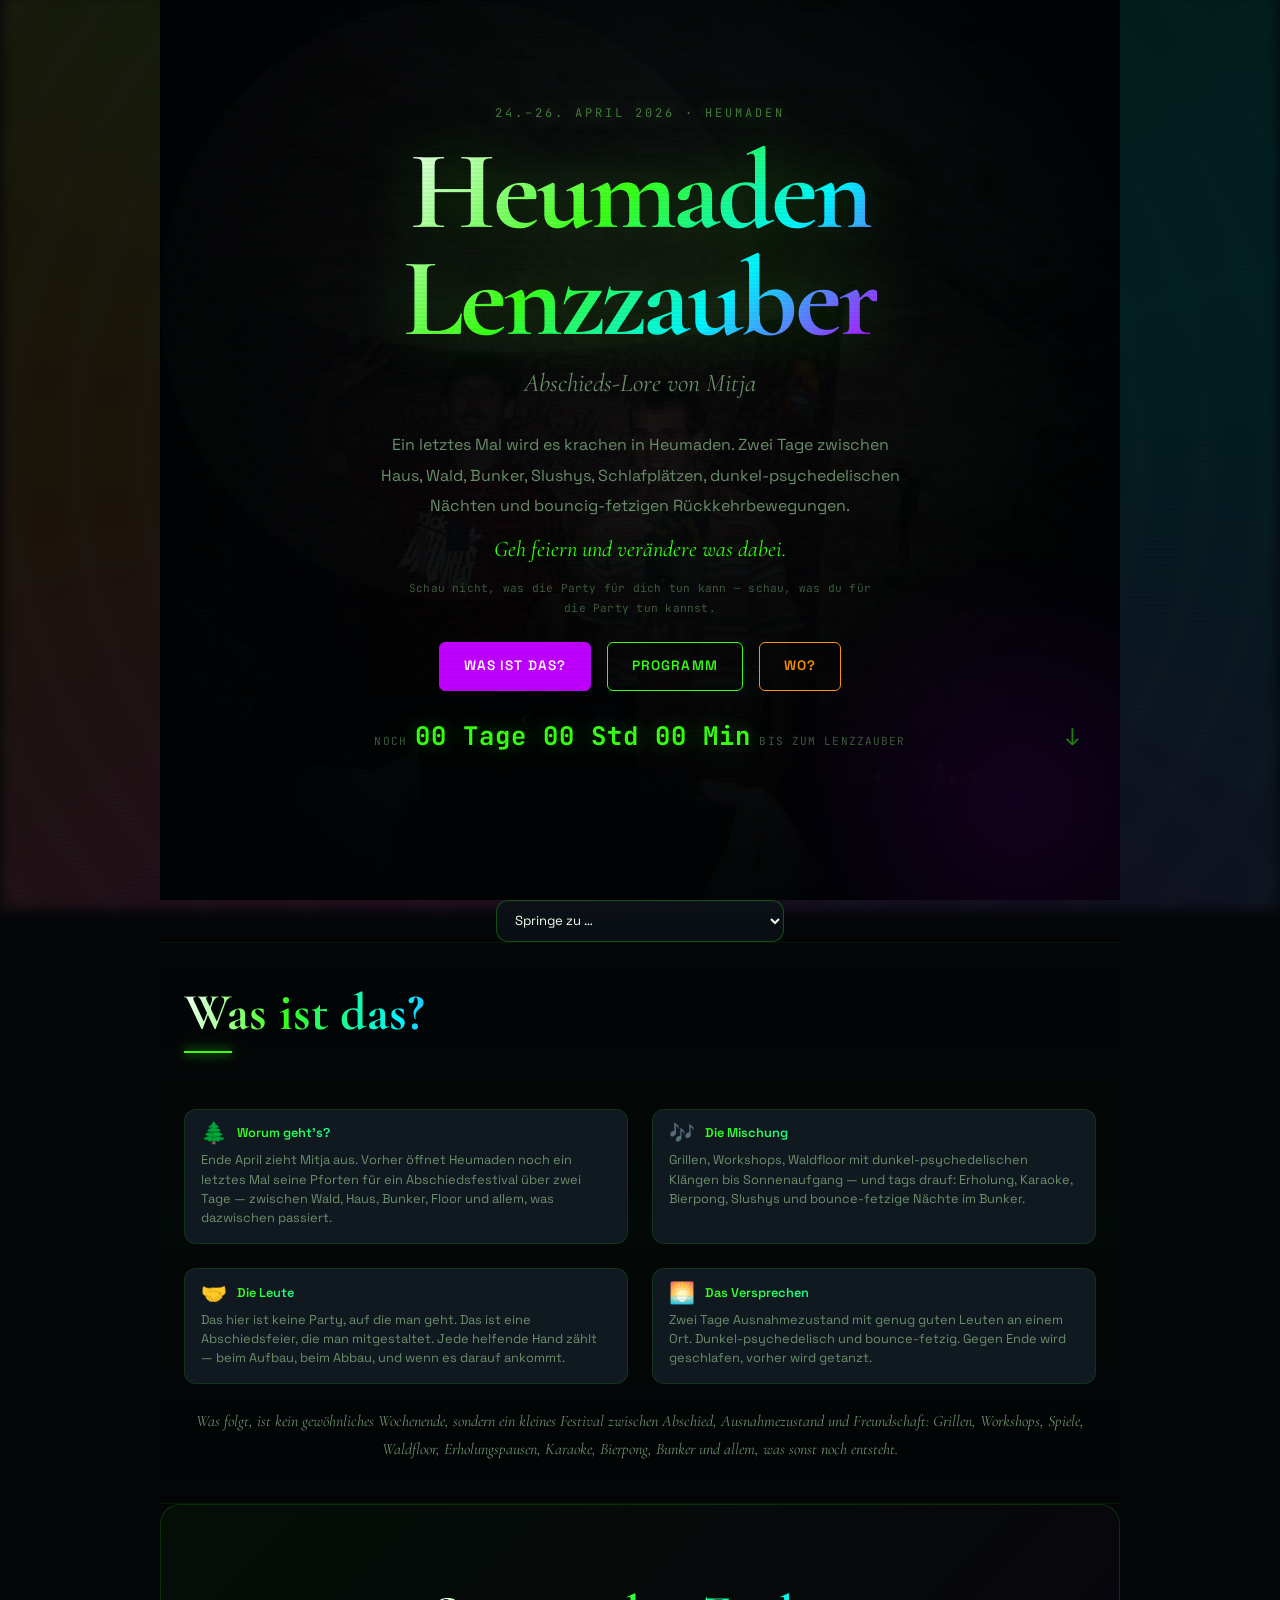
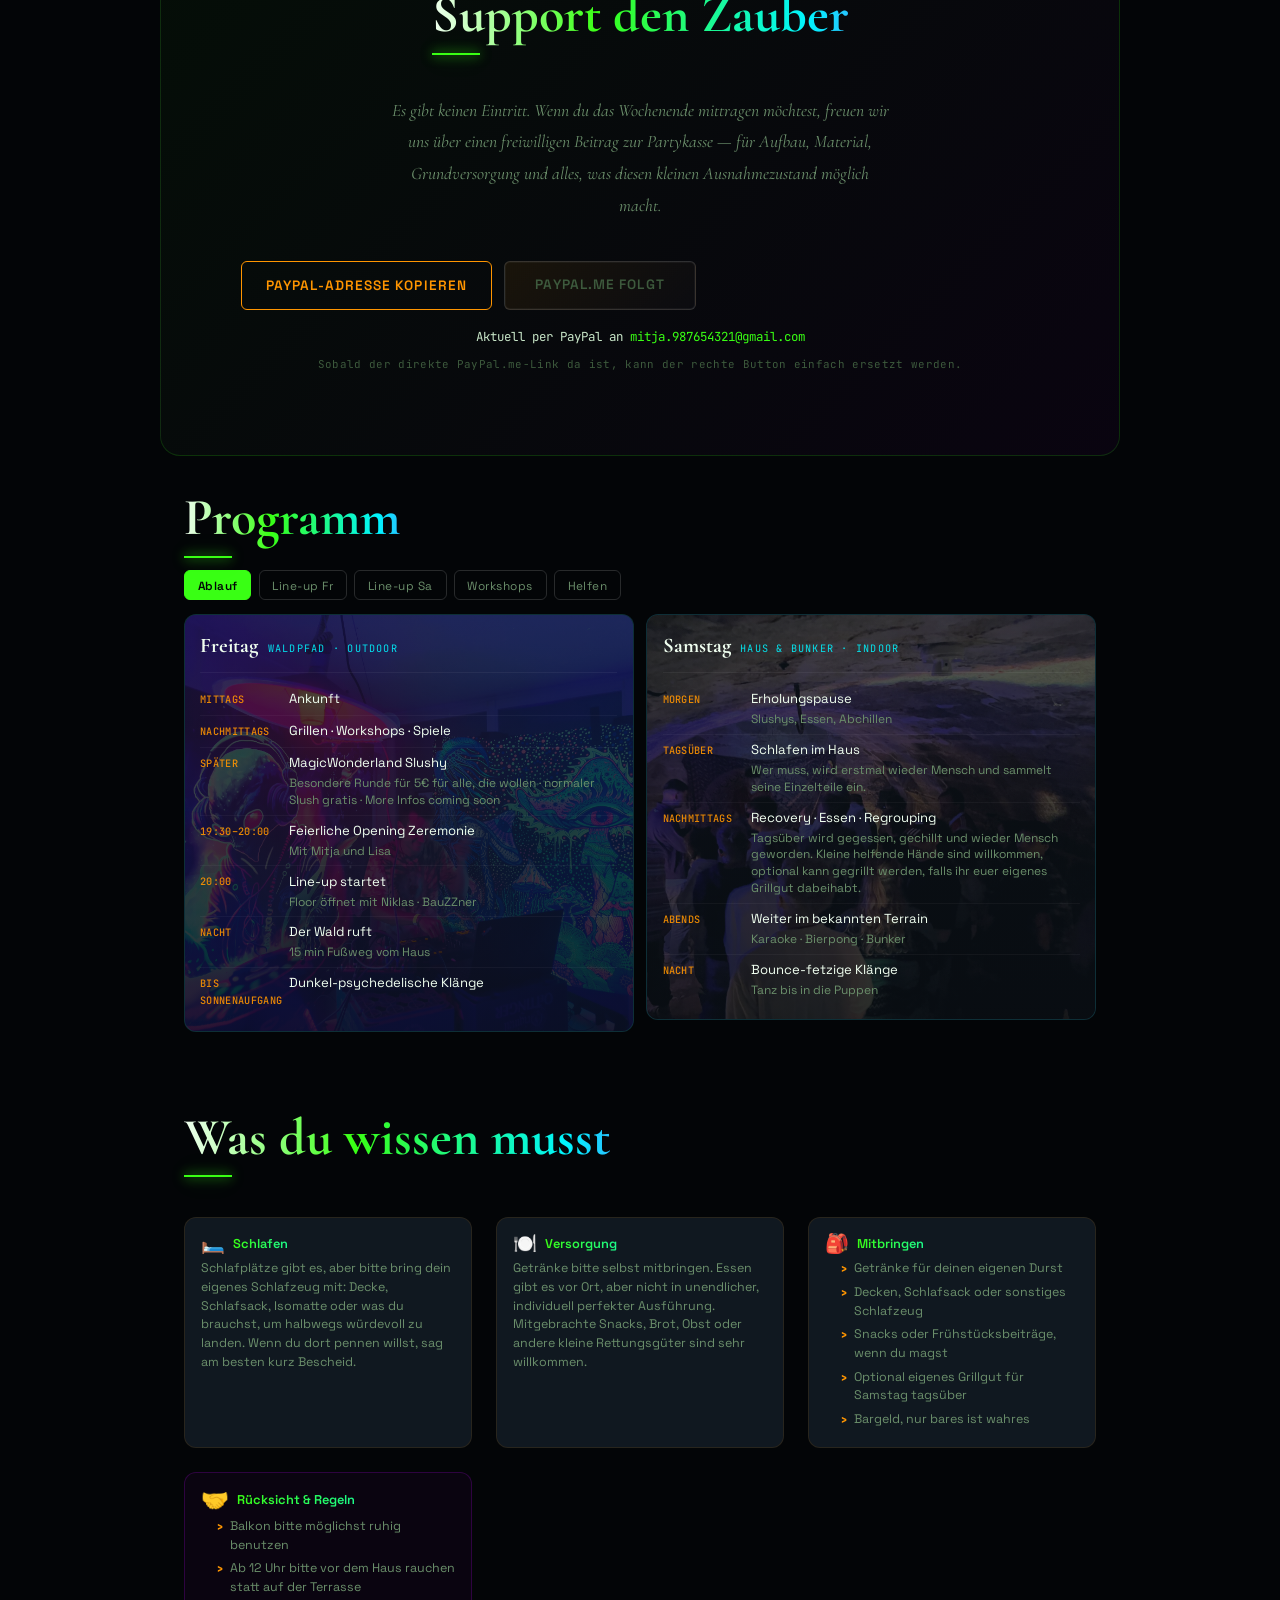
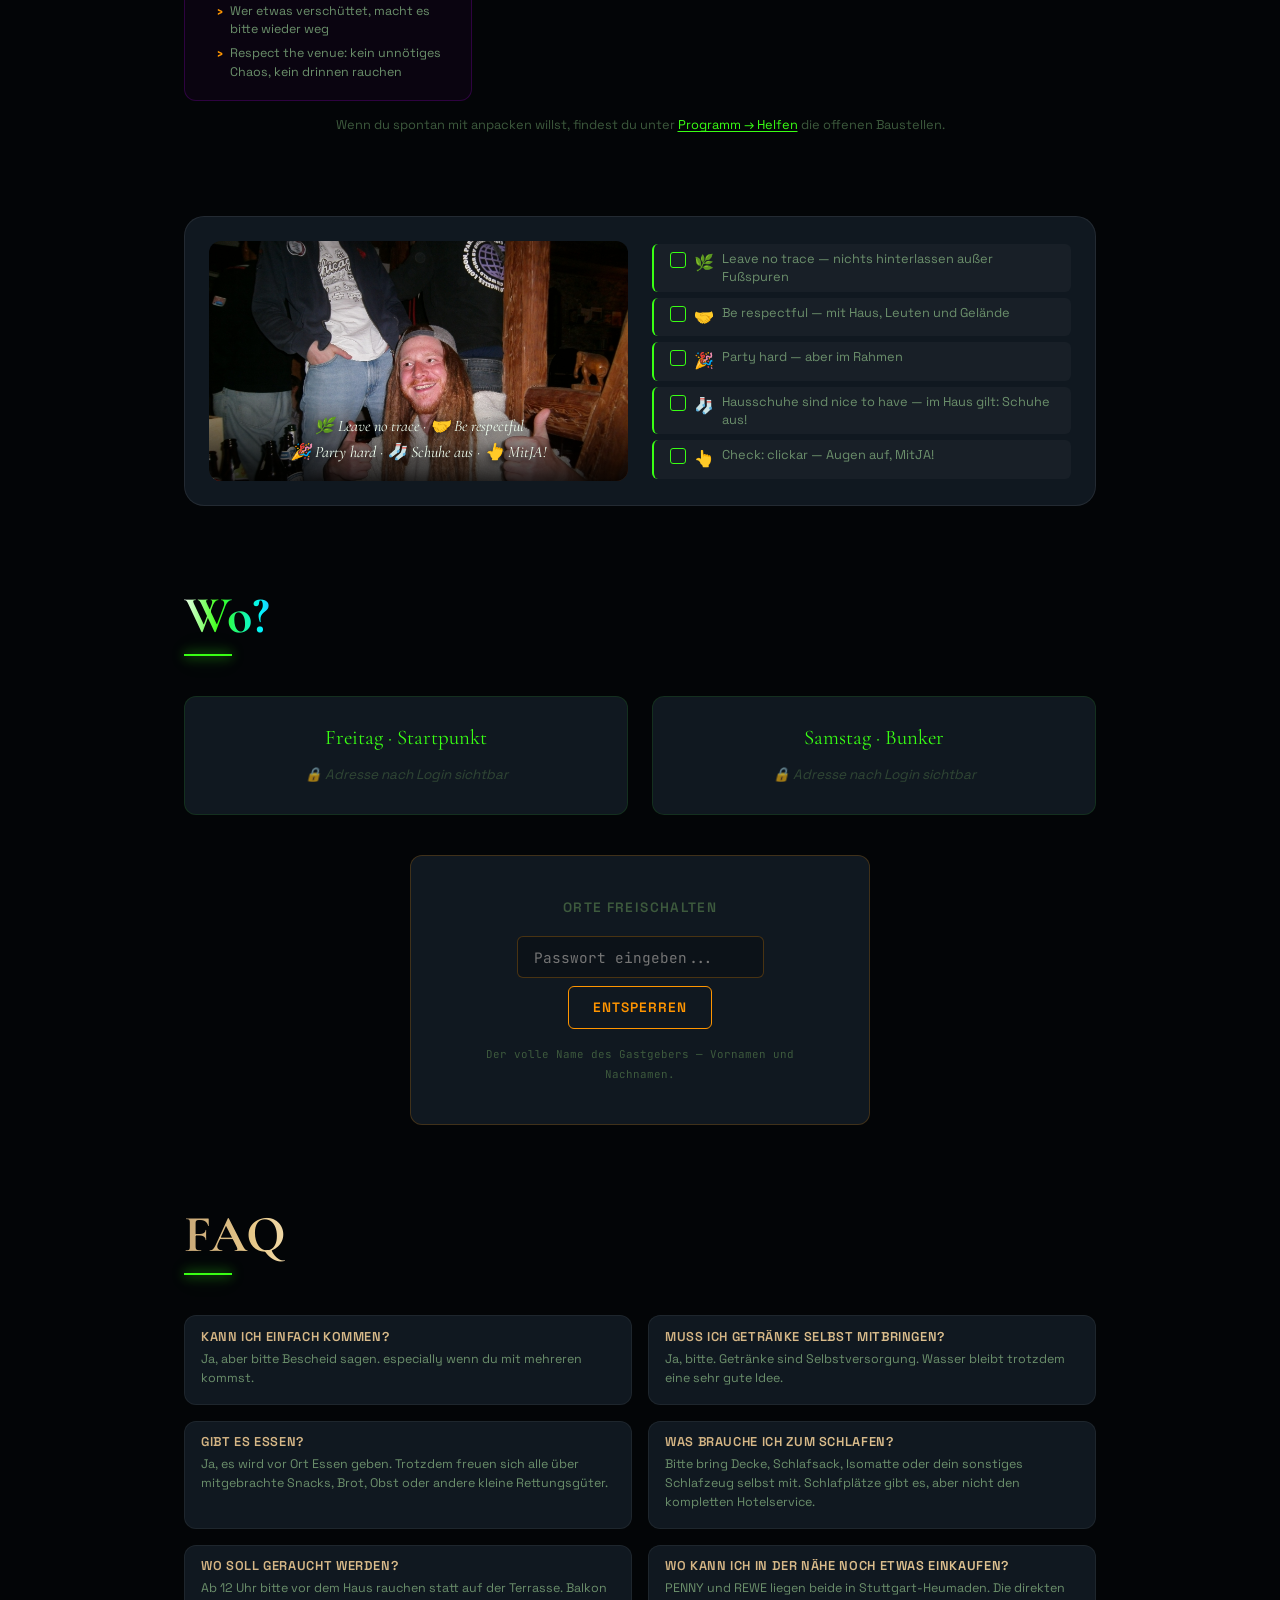
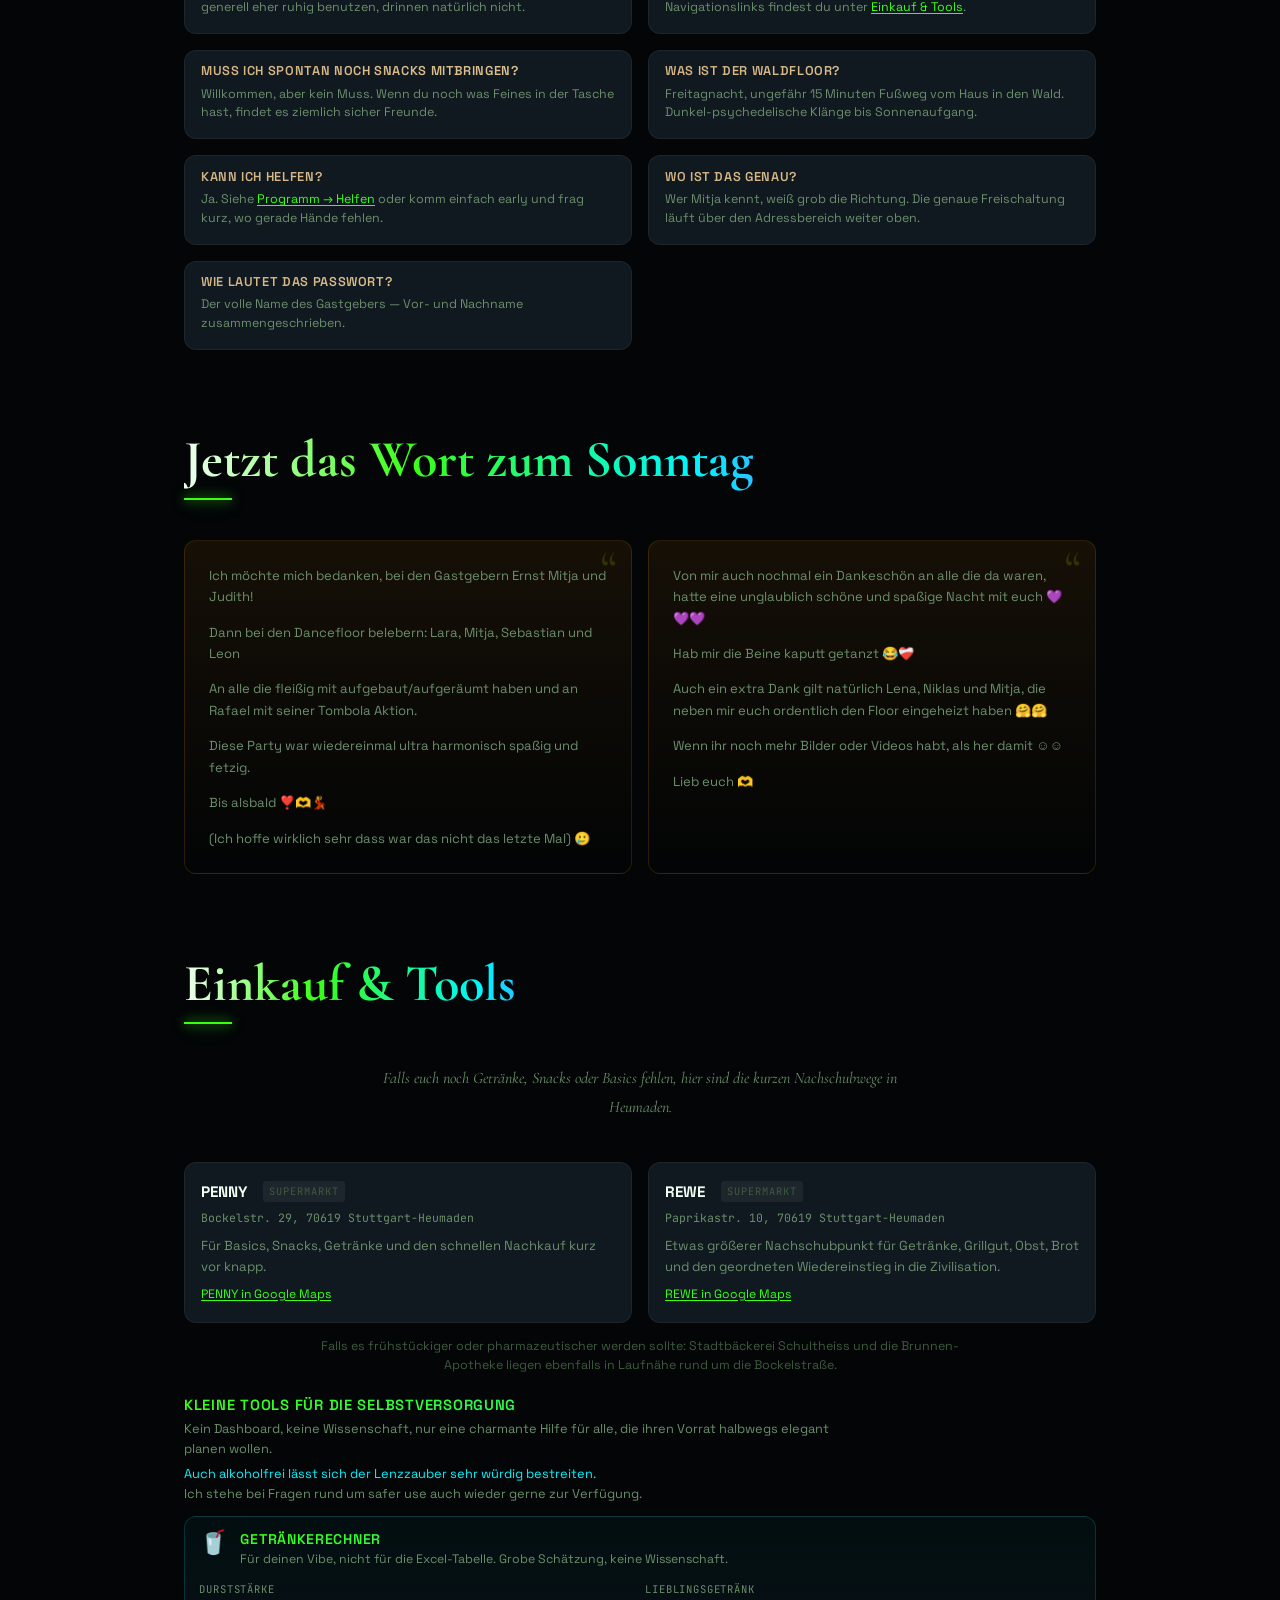
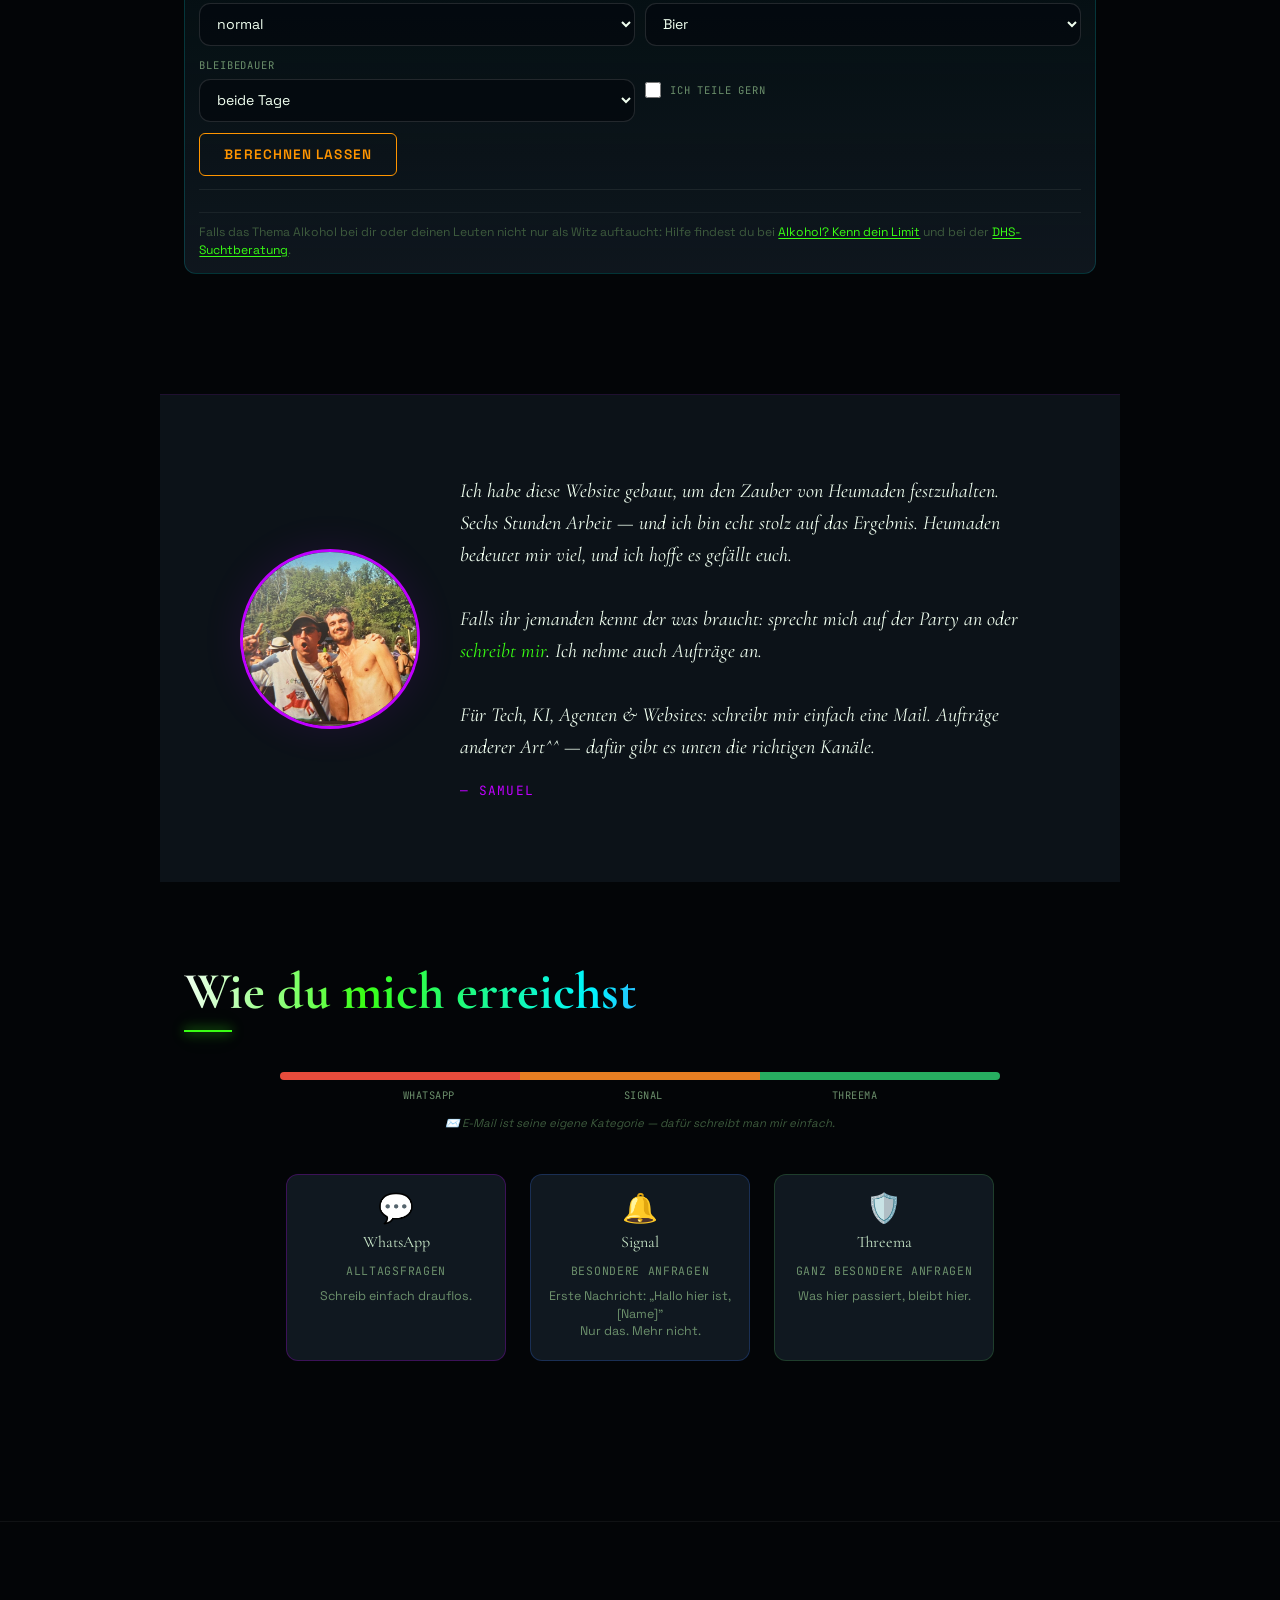
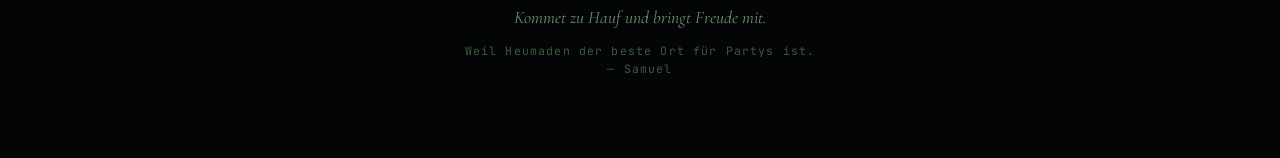
==== index.html @ 44865bc0 "Refocus helping hands schedule" ====
<!DOCTYPE html>
<html lang="de">
<head>
  <meta charset="UTF-8">
  <meta name="viewport" content="width=device-width, initial-scale=1.0">
  <title>Heumaden Lenzzauber · 24.–26. April 2026</title>
  <meta name="description" content="Heumaden Lenzzauber Festival — 24.–26. April · Abschieds-Lore von Mitja · Zwei Tage Ausnahmezustand in Heumaden.">
  <link rel="stylesheet" href="css/style.css">
  <link rel="icon" href="data:image/svg+xml,<svg xmlns='http://www.w3.org/2000/svg' viewBox='0 0 100 100'><text y='.9em' font-size='90'>🌿</text></svg>">
</head>
<body>
  <!-- SVG noise filter for psychedelic grain effect -->
  <svg class="svg-noise-filter" aria-hidden="true" xmlns="http://www.w3.org/2000/svg">
    <filter id="noise">
      <feTurbulence type="fractalNoise" baseFrequency="0.65" numOctaves="3" stitchTiles="stitch" result="noiseOut"/>
      <feColorMatrix type="saturate" values="0" in="noiseOut" result="grayNoise"/>
      <feBlend in="SourceGraphic" in2="grayNoise" mode="overlay" result="blend"/>
      <feComposite in="blend" in2="SourceGraphic" operator="in"/>
    </filter>
  </svg>

  <!-- ═══════════════════════════════════ COUNTDOWN OVERLAY ═══════════════════════════════════ -->
  <!-- ═══════════════════════════════════ HERO ═══════════════════════════════════ -->
  <section class="hero" id="hero">
    <div class="hero-bg hero-bg--ritual" aria-hidden="true"></div>
    <div class="hero-eyebrow">24.–26. April 2026 · Heumaden</div>
    <h1>Heumaden<br>Lenzzauber</h1>
    <p class="subtitle">Abschieds-Lore von Mitja</p>
    <p class="mood">Ein letztes Mal wird es krachen in Heumaden. Zwei Tage zwischen Haus, Wald, Bunker, Slushys, Schlafplätzen, dunkel-psychedelischen Nächten und bouncig-fetzigen Rückkehrbewegungen.</p>
    <p class="hero-motto">Geh feiern und verändere was dabei.</p>
    <p class="hero-guidance">Schau nicht, was die Party für dich tun kann — schau, was du für die Party tun kannst.</p>
    <div class="hero-ctas">
      <a href="#was-ist-das" class="btn btn-violet">Was ist das?</a>
      <a href="#programm" class="btn">Programm</a>
      <a href="#orte" class="btn btn-amber">Wo?</a>
    </div>
    <div class="hero-countdown" id="hero-countdown" aria-live="polite">
      <span class="hc-label">Noch</span>
      <span class="hc-digits" id="hc-digits"></span>
      <span class="hc-label">bis zum Lenzzauber</span>
    </div>
    <div class="scroll-indicator" aria-hidden="true">↓</div>
  </section>

  <nav class="quick-nav" aria-label="Schnellnavigation">
    <div class="quick-nav-inner">
      <label class="quick-nav-label" for="section-jump">Direkt zur Wunsch-Sektion</label>
      <select id="section-jump" class="quick-nav-select">
        <option value="">Springe zu …</option>
        <option value="#was-ist-das">Was ist das?</option>
        <option value="#support">Support den Zauber</option>
        <option value="#programm">Programm</option>
        <option value="#infos">Was du wissen musst</option>
        <option value="#community">Community</option>
        <option value="#orte">Wo?</option>
        <option value="#faq">FAQ</option>
        <option value="#reviews">Wort zum Sonntag</option>
        <option value="#einkauf">Einkauf &amp; Tools</option>
      </select>
    </div>
  </nav>

  <!-- ═══════════════════════════════════ WAS IST DAS? ═══════════════════════════════════ -->
  <section class="whatis" id="was-ist-das">
    <h2>Was ist das?</h2>
    <div class="whatis-grid">

      <div class="whatis-card">
        <div class="whatis-header">
          <span class="whatis-icon">🌲</span>
          <h3>Worum geht's?</h3>
        </div>
        <p>Ende April zieht Mitja aus. Vorher öffnet Heumaden noch ein letztes Mal seine Pforten für ein Abschiedsfestival über zwei Tage — zwischen Wald, Haus, Bunker, Floor und allem, was dazwischen passiert.</p>
      </div>

      <div class="whatis-card">
        <div class="whatis-header">
          <span class="whatis-icon">🎶</span>
          <h3>Die Mischung</h3>
        </div>
        <p>Grillen, Workshops, Waldfloor mit dunkel-psychedelischen Klängen bis Sonnenaufgang — und tags drauf: Erholung, Karaoke, Bierpong, Slushys und bounce-fetzige Nächte im Bunker.</p>
      </div>

      <div class="whatis-card">
        <div class="whatis-header">
          <span class="whatis-icon">🤝</span>
          <h3>Die Leute</h3>
        </div>
        <p>Das hier ist keine Party, auf die man geht. Das ist eine Abschiedsfeier, die man mitgestaltet. Jede helfende Hand zählt — beim Aufbau, beim Abbau, und wenn es darauf ankommt.</p>
      </div>

      <div class="whatis-card">
        <div class="whatis-header">
          <span class="whatis-icon">🌅</span>
          <h3>Das Versprechen</h3>
        </div>
        <p>Zwei Tage Ausnahmezustand mit genug guten Leuten an einem Ort. Dunkel-psychedelisch und bounce-fetzig. Gegen Ende wird geschlafen, vorher wird getanzt.</p>
      </div>

    </div>
    <p class="lore-inline">Was folgt, ist kein gewöhnliches Wochenende, sondern ein kleines Festival zwischen Abschied, Ausnahmezustand und Freundschaft: Grillen, Workshops, Spiele, Waldfloor, Erholungspausen, Karaoke, Bierpong, Bunker und allem, was sonst noch entsteht.</p>
  </section>

  <!-- ═══════════════════════════════════ SUPPORT ═══════════════════════════════════ -->
  <section class="support" id="support">
    <h2>Support den Zauber</h2>
    <p class="support-text">Es gibt keinen Eintritt. Wenn du das Wochenende mittragen möchtest, freuen wir uns über einen freiwilligen Beitrag zur Partykasse — für Aufbau, Material, Grundversorgung und alles, was diesen kleinen Ausnahmezustand möglich macht.</p>
    <div class="support-actions">
      <button
        type="button"
        class="btn btn-amber support-cta"
        id="paypal-copy-btn"
        data-paypal-email="mitja.987654321@gmail.com"
        data-default-label="PayPal-Adresse kopieren"
        data-success-label="Adresse kopiert"
      >
        PayPal-Adresse kopieren
      </button>
      <a
        href="#"
        class="btn support-cta support-cta--pending"
        id="paypal-me-placeholder"
        aria-disabled="true"
        tabindex="-1"
        title="Hier kommt später der direkte paypal.me-Link rein"
      >
        paypal.me folgt
      </a>
    </div>
    <p class="support-paypal">Aktuell per PayPal an <span>mitja.987654321@gmail.com</span></p>
    <p class="support-note">Sobald der direkte PayPal.me-Link da ist, kann der rechte Button einfach ersetzt werden.</p>
  </section>

  <!-- ═══════════════════════════════════ PROGRAMM ═══════════════════════════════════ -->
  <section class="programm" id="programm">
    <div id="weather-bar" class="weather-bar hidden"></div>

    <h2>Programm</h2>

    <div class="programm-tabs">
      <button class="programm-tab active" data-view="ablauf">Ablauf</button>
      <button class="programm-tab" data-view="lineup-fr">Line-up Fr</button>
      <button class="programm-tab" data-view="lineup-sa">Line-up Sa</button>
      <button class="programm-tab" data-view="workshops">Workshops</button>
      <button class="programm-tab" data-view="helfen">Helfen</button>
    </div>

    <!-- ── Ablauf (default) ── -->
    <div id="prog-ablauf" class="prog-view active-view">
      <div class="programm-overview">
        <div class="day-card day-card--friday">
          <div class="day-card-header">
            <span class="day-title">Freitag</span>
            <span class="day-subtitle">Waldpfad · Outdoor</span>
          </div>
          <div class="slot">
            <span class="slot-time">Mittags</span>
            <div class="slot-content">
              <span class="slot-event">Ankunft</span>
            </div>
          </div>
          <div class="slot">
            <span class="slot-time">Nachmittags</span>
            <div class="slot-content">
              <span class="slot-event">Grillen · Workshops · Spiele</span>
            </div>
          </div>
          <div class="slot">
            <span class="slot-time">Später</span>
            <div class="slot-content">
              <span class="slot-event">MagicWonderland Slushy</span>
              <span class="slot-detail">Besondere Runde für 5€ für alle, die wollen · normaler Slush gratis · More Infos coming soon</span>
            </div>
          </div>
          <div class="slot">
            <span class="slot-time">19:30–20:00</span>
            <div class="slot-content">
              <span class="slot-event">Feierliche Opening Zeremonie</span>
              <span class="slot-detail">Mit Mitja und Lisa</span>
            </div>
          </div>
          <div class="slot">
            <span class="slot-time">20:00</span>
            <div class="slot-content">
              <span class="slot-event">Line-up startet</span>
              <span class="slot-detail">Floor öffnet mit Niklas · BauZZner</span>
            </div>
          </div>
          <div class="slot">
            <span class="slot-time">Nacht</span>
            <div class="slot-content">
              <span class="slot-event">Der Wald ruft</span>
              <span class="slot-detail">15 min Fußweg vom Haus</span>
            </div>
          </div>
          <div class="slot">
            <span class="slot-time">Bis Sonnenaufgang</span>
            <div class="slot-content">
              <span class="slot-event">Dunkel-psychedelische Klänge</span>
            </div>
          </div>
        </div>

        <div class="day-card day-card--saturday">
          <div class="day-card-header">
            <span class="day-title">Samstag</span>
            <span class="day-subtitle">Haus &amp; Bunker · Indoor</span>
          </div>
          <div class="slot">
            <span class="slot-time">Morgen</span>
            <div class="slot-content">
              <span class="slot-event">Erholungspause</span>
              <span class="slot-detail">Slushys, Essen, Abchillen</span>
            </div>
          </div>
          <div class="slot">
            <span class="slot-time">Tagsüber</span>
            <div class="slot-content">
              <span class="slot-event">Schlafen im Haus</span>
              <span class="slot-detail">Wer muss, wird erstmal wieder Mensch und sammelt seine Einzelteile ein.</span>
            </div>
          </div>
          <div class="slot">
            <span class="slot-time">Nachmittags</span>
            <div class="slot-content">
              <span class="slot-event">Recovery · Essen · Regrouping</span>
              <span class="slot-detail">Tagsüber wird gegessen, gechillt und wieder Mensch geworden. Kleine helfende Hände sind willkommen, optional kann gegrillt werden, falls ihr euer eigenes Grillgut dabeihabt.</span>
            </div>
          </div>
          <div class="slot">
            <span class="slot-time">Abends</span>
            <div class="slot-content">
              <span class="slot-event">Weiter im bekannten Terrain</span>
              <span class="slot-detail">Karaoke · Bierpong · Bunker</span>
            </div>
          </div>
          <div class="slot">
            <span class="slot-time">Nacht</span>
            <div class="slot-content">
              <span class="slot-event">Bounce-fetzige Klänge</span>
              <span class="slot-detail">Tanz bis in die Puppen</span>
            </div>
          </div>
        </div>
      </div>
    </div>

    <!-- ── Line-up ── -->
    <!-- ── Line-up Freitag ── -->
    <div id="prog-lineup-fr" class="prog-view">
      <div class="lineup-teaser">
        <span class="lineup-teaser-kicker">Finalerer Drop · Freitag</span>
        <p>Der Pfad ist fast versiegelt. Manche Slots bleiben offen für Energie, Interesse und spontane Übergaben.</p>
      </div>
      <div class="lineup-day" id="friday">
        <div class="act-card act-card--special act-card--tba">
          <div class="act-avatar-placeholder">🌿</div>
          <div class="act-info">
            <span class="act-name">Leiser Open-Call</span>
            <span class="act-note">Falls Interesse entsteht · bitte soft starten</span>
          </div>
          <span class="act-time">16:00–18:00</span>
        </div>
        <div class="act-card act-card--special act-card--tba">
          <div class="act-avatar-placeholder">🌘</div>
          <div class="act-info">
            <span class="act-name">Warm-up offen</span>
            <span class="act-note">Falls Interesse entsteht · etwas leiser</span>
          </div>
          <span class="act-time">18:00–19:30</span>
        </div>
        <div class="act-card act-card--special">
          <div class="act-avatar-placeholder">🕯️</div>
          <div class="act-info">
            <span class="act-name">Feierliche Opening Zeremonie</span>
            <span class="act-note">Mit Mitja und Lisa · der Kreis öffnet sich</span>
          </div>
          <span class="act-time">19:30–20:00</span>
        </div>
        <div class="act-card" data-sc-url="https://soundcloud.com/niklas-staude">
          <div class="act-avatar-placeholder">🎵</div>
          <div class="act-info">
            <span class="act-name">BauZZner (Niklas)</span>
            <span class="act-note"><a href="https://soundcloud.com/niklas-staude" target="_blank" rel="noopener" class="slot-link">soundcloud</a></span>
          </div>
          <span class="act-time">20:00–22:00</span>
        </div>
        <div class="act-card" data-sc-url="https://soundcloud.com/dzube">
          <div class="act-avatar-placeholder">🎵</div>
          <div class="act-info">
            <span class="act-name">Lennard Dziubinsky (Lennard)</span>
            <span class="act-note"><a href="https://soundcloud.com/dzube" target="_blank" rel="noopener" class="slot-link">soundcloud</a></span>
          </div>
          <span class="act-time">22:00–23:30</span>
        </div>
        <div class="act-card" data-sc-url="https://soundcloud.com/tobytrue">
          <div class="act-avatar-placeholder">🎵</div>
          <div class="act-info">
            <span class="act-name">TobyTrue (Toby)</span>
            <span class="act-note"><a href="https://soundcloud.com/tobytrue" target="_blank" rel="noopener" class="slot-link">soundcloud</a></span>
          </div>
          <span class="act-time">23:30–01:00</span>
        </div>
        <div class="act-card" data-sc-url="https://soundcloud.com/user-612903642">
          <div class="act-avatar-placeholder">🎵</div>
          <div class="act-info">
            <span class="act-name">NOxCuse (Seb)</span>
            <span class="act-note"><a href="https://soundcloud.com/user-612903642" target="_blank" rel="noopener" class="slot-link">soundcloud</a></span>
          </div>
          <span class="act-time">01:00–02:30</span>
        </div>
        <div class="act-card" data-sc-url="https://soundcloud.com/mitjapzi">
          <div class="act-avatar-placeholder">🎵</div>
          <div class="act-info">
            <span class="act-name">mitjapzi (Mitja)</span>
            <span class="act-note"><a href="https://soundcloud.com/mitjapzi" target="_blank" rel="noopener" class="slot-link">soundcloud</a></span>
          </div>
          <span class="act-time">02:30–04:00</span>
        </div>
        <div class="act-card" data-sc-url="https://soundcloud.com/heidronic">
          <div class="act-avatar-placeholder">🎵</div>
          <div class="act-info">
            <span class="act-name">Heidronic (Jona)</span>
            <span class="act-note"><a href="https://soundcloud.com/heidronic" target="_blank" rel="noopener" class="slot-link">soundcloud</a></span>
          </div>
          <span class="act-time">04:00–05:30</span>
        </div>
        <div class="act-card" data-sc-url="https://soundcloud.com/leon-265735031">
          <div class="act-avatar-placeholder">🎵</div>
          <div class="act-info">
            <span class="act-name">AMOR (Huppe)</span>
            <span class="act-note"><a href="https://soundcloud.com/leon-265735031" target="_blank" rel="noopener" class="slot-link">soundcloud</a></span>
          </div>
          <span class="act-time">05:30–07:00</span>
        </div>
        <div class="act-card act-card--special">
          <div class="act-avatar-placeholder">🌅</div>
          <div class="act-info">
            <span class="act-name">Open Deck</span>
            <span class="act-note">Sonnenaufgang · Waldfloor · je nach Energie</span>
          </div>
          <span class="act-time">07:00–END</span>
        </div>
      </div>

    </div>
    <!-- ── Line-up Samstag ── -->
    <div id="prog-lineup-sa" class="prog-view">
      <div class="lineup-teaser">
        <span class="lineup-teaser-kicker">Finalerer Drop · Samstag</span>
        <p>Der Bunker ist geladen. Ein früher Slot bleibt noch ein leuchtendes Fragezeichen für spontane Energie.</p>
      </div>
      <div class="lineup-day" id="saturday">
        <div class="act-card act-card--special act-card--tba">
          <div class="act-avatar-placeholder">🌀</div>
          <div class="act-info">
            <span class="act-name">Secret Warm-up</span>
            <span class="act-note">TBA · der Slot bleibt offen für den richtigen Impuls</span>
          </div>
          <span class="act-time">20:00–21:30</span>
        </div>
        <div class="act-card" data-sc-url="https://soundcloud.com/soundsynergy">
          <div class="act-avatar-placeholder">🎵</div>
          <div class="act-info">
            <span class="act-name">L4RA (Lara)</span>
            <span class="act-note"><a href="https://soundcloud.com/soundsynergy" target="_blank" rel="noopener" class="slot-link">soundcloud</a></span>
          </div>
          <span class="act-time">21:30–23:00</span>
        </div>
        <div class="act-card" data-sc-url="https://soundcloud.com/dilema161">
          <div class="act-avatar-placeholder">🎵</div>
          <div class="act-info">
            <span class="act-name">DILEMA (Lena)</span>
            <span class="act-note"><a href="https://soundcloud.com/dilema161" target="_blank" rel="noopener" class="slot-link">soundcloud</a></span>
          </div>
          <span class="act-time">23:00–01:00</span>
        </div>
        <div class="act-card" data-sc-url="https://soundcloud.com/leon-265735031">
          <div class="act-avatar-placeholder">🎵</div>
          <div class="act-info">
            <span class="act-name">AMOR (Huppe)</span>
            <span class="act-note"><a href="https://soundcloud.com/leon-265735031" target="_blank" rel="noopener" class="slot-link">soundcloud</a></span>
          </div>
          <span class="act-time">01:00–02:30</span>
        </div>
        <div class="act-card" data-sc-url="https://soundcloud.com/ivoleon">
          <div class="act-avatar-placeholder">🎵</div>
          <div class="act-info">
            <span class="act-name">Ivo (Ivo)</span>
            <span class="act-note"><a href="https://soundcloud.com/ivoleon" target="_blank" rel="noopener" class="slot-link">soundcloud</a></span>
          </div>
          <span class="act-time">02:30–04:00</span>
        </div>
        <div class="act-card">
          <div class="act-avatar-placeholder">🎵</div>
          <div class="act-info">
            <span class="act-name">Shah</span>
            <span class="act-note">04:00-Ritual · Profil folgt vielleicht noch</span>
          </div>
          <span class="act-time">04:00–05:00</span>
        </div>
        <div class="act-card" data-sc-url="https://soundcloud.com/user-612903642">
          <div class="act-avatar-placeholder">🎵</div>
          <div class="act-info">
            <span class="act-name">NOxCuse (Seb)</span>
            <span class="act-note"><a href="https://soundcloud.com/user-612903642" target="_blank" rel="noopener" class="slot-link">soundcloud</a></span>
          </div>
          <span class="act-time">05:00–06:30</span>
        </div>
        <div class="act-card act-card--special">
          <div class="act-avatar-placeholder">🌅</div>
          <div class="act-info">
            <span class="act-name">Open Deck</span>
            <span class="act-note">Bunker Closing · je nach Energie</span>
          </div>
          <span class="act-time">06:30–END</span>
        </div>
      </div>
    </div>

    <!-- ── Workshops ── -->
    <div id="prog-workshops" class="prog-view">

      <div class="workshop-callout">
        <span class="workshop-callout-kicker">Workshop-Ideen gesucht</span>
        <h3>Hast du eine Idee für einen Workshop?</h3>
        <p>Wenn du etwas anbieten willst, präsentier deine Idee in der <a href="https://chat.whatsapp.com/GMdp1x0mp1v1D1uTjMfEDq?mode=gi_t" target="_blank" rel="noopener noreferrer" class="info-link">Helping-Hands-Gruppe</a>. Unten stehen ein paar mögliche Richtungen für alle, die noch Inspiration brauchen. Eigene Gedanken sind ausdrücklich willkommen.</p>
      </div>

      <div class="workshop-material-grid">

        <div class="wm-card">
          <span class="wm-icon">🫧</span>
          <div class="wm-info">
            <div class="wm-header">
              <h3>Seifenblasen</h3>
              <span class="wm-time">Idee</span>
            </div>
            <p class="wm-desc">Eine mögliche kleine Aktion draußen im Hof.</p>
            <p class="wm-material">💡 <strong>Material:</strong> Eigene Seifenblasen-Flüssigkeit, falls vorhanden.</p>
          </div>
        </div>

        <div class="wm-card">
          <span class="wm-icon">🏐</span>
          <div class="wm-info">
            <div class="wm-header">
              <h3>Volleyball</h3>
              <span class="wm-time">Idee</span>
            </div>
            <p class="wm-desc">Spiel, Bewegung, bisschen Chaos. Kann stattfinden, wenn jemand Ball und Energie mitbringt.</p>
            <p class="wm-material">💡 <strong>Material:</strong> Volleyball oder ähnliches.</p>
          </div>
        </div>

        <div class="wm-card">
          <span class="wm-icon">🔥</span>
          <div class="wm-info">
            <div class="wm-header">
              <h3>Grill-Workshop</h3>
              <span class="wm-time">Idee</span>
            </div>
            <p class="wm-desc">Nicht offiziell, aber praktisch: gemeinsam anpacken, anzünden, wenden, versorgen.</p>
            <p class="wm-material">💡 <strong>Material:</strong> Grillgut, Soßen, Brot, Salat.</p>
          </div>
        </div>

        <div class="wm-card">
          <span class="wm-icon">✨</span>
          <div class="wm-info">
            <div class="wm-header">
              <h3>Schminken</h3>
              <span class="wm-time">Idee</span>
            </div>
            <p class="wm-desc">UV-Glitzer, Kriegsbemalung oder was immer passt, wenn jemand Lust hat.</p>
            <p class="wm-material">💡 <strong>Material:</strong> Eigene Farben, Lacke oder Glitzer.</p>
          </div>
        </div>

        <div class="wm-card wm-card--blank">
          <span class="wm-icon">➕</span>
          <div class="wm-info">
            <div class="wm-header">
              <h3>Deine Idee</h3>
              <span class="wm-time">offen</span>
            </div>
            <p class="wm-desc">Skillshare, Spiel, Basteln, Kochen, Licht, Deko, Sound, Ritual oder etwas komplett anderes.</p>
            <p class="wm-material">💡 <strong>Nächster Schritt:</strong> In der Helping-Hands-Gruppe vorschlagen.</p>
          </div>
        </div>

        <div class="wm-card wm-card--blank">
          <span class="wm-icon">🌀</span>
          <div class="wm-info">
            <div class="wm-header">
              <h3>Freier Slot</h3>
              <span class="wm-time">offen</span>
            </div>
            <p class="wm-desc">Für motivierte Helfer*innen, die noch keinen fertigen Plan haben, aber Bock auf Beitrag.</p>
            <p class="wm-material">💡 <strong>Format:</strong> Klein reicht. Es muss nicht perfekt sein.</p>
          </div>
        </div>

        <div class="wm-card wm-card--slushy">
          <span class="wm-icon">🧊</span>
          <div class="wm-info">
            <div class="wm-header">
              <h3>MagicWonderland Slushy</h3>
              <span class="wm-time">Fr · später</span>
            </div>
            <p class="wm-desc">Samuel bringt die Maschine aus Heidelberg mit. Freitag gibt's die besondere MagicWonderland-Runde für alle, die Bock drauf haben. Die Maschine muss Freitag und Samstag zuverlässig betreut werden. More Infos coming soon.</p>
            <p class="wm-material">💡 <strong>Preislogik:</strong> Die besondere Runde kostet 5€ pro Person. Normaler Slush mit Sirup, Zucker und Wasser bleibt gratis. Schlüsselwort: „Zintronensaft Säure“.</p>
          </div>
        </div>

      </div>

    </div>

    <!-- ── Helfen ── -->
    <div id="prog-helfen" class="prog-view">

      <div class="whatsapp-card">
        <span class="whatsapp-icon">💬</span>
        <div class="whatsapp-info">
          <span class="whatsapp-label">Helping-Hands Gruppe</span>
          <p class="whatsapp-desc">Damit Workshops, Frühstück, Kochen, Aufbau, Lichttechnik und der ganze Zauber funktionieren, brauchen wir kleine Beiträge von vielen Leuten. Komm rein, sag was du beitragen kannst, und wir koordinieren es dort.</p>
          <a href="https://chat.whatsapp.com/GMdp1x0mp1v1D1uTjMfEDq?mode=gi_t" target="_blank" rel="noopener noreferrer" class="btn btn-sm btn-violet whatsapp-link">Helping-Hands beitreten</a>
        </div>
      </div>

      <div class="help-callout help-callout--slushy">
        <span class="help-callout-icon">🧊</span>
        <div class="help-callout-copy">
          <span class="help-callout-label">Zuverlässige Hilfe gesucht</span>
          <p class="help-callout-text">Für Freitag und Samstag wird noch eine verlässliche Person gesucht, die die Slush-Maschine befüllt und betreut. Samuel will das diesmal nicht selbst machen. Normaler Slush bleibt gratis, die besondere MagicWonderland-Runde ist kostenpflichtig. Die Maschine war teuer, kommt extra aus Heidelberg und soll bitte mit Respekt behandelt werden: kein Scheiß bauen, respect the venue.</p>
          <p class="help-callout-linkline"><a href="https://support.ninjakitchen.com/hc/en-us/articles/14631901557020-FS301-Series-Ninja-Slushi-Professional-Frozen-Drink-Maker-Owner-s-Guide" target="_blank" rel="noopener" class="info-link">Offizielle Ninja Slushi Bedienungsanleitung</a></p>
        </div>
      </div>

      <div class="shift-grid">

        <div class="shift-day">
          <div class="shift-day-title">Fr · Outdoor-Aufbau</div>
          <div class="shift-row">
            <span class="shift-time">offen</span>
            <span class="shift-task">Outdoor-Aufbau, Tragen, Wege freimachen</span>
          </div>
          <div class="shift-row">
            <span class="shift-time">gesucht</span>
            <span class="shift-task">Waldfloor, Licht, Kabel und Material verteilen</span>
          </div>
          <div class="shift-row">
            <span class="shift-time">laufend</span>
            <span class="shift-task">Deko, Kleinkram, schnelle Hände draußen</span>
          </div>
          <div class="shift-row">
            <span class="shift-time">später</span>
            <span class="shift-task">Slush-Maschine befüllen &amp; betreuen — zuverlässige Hilfe gesucht</span>
          </div>
          <div class="shift-row shift-row--blank">
            <span class="shift-time">3–5 🧚</span>
            <span class="shift-task">Freies Feld: Outdoor-Crew, Waldfloor-Hilfe, Rettungsmissionen</span>
          </div>
        </div>

        <div class="shift-day">
          <div class="shift-day-title">Fr · Outdoor-Reset</div>
          <div class="shift-row">
            <span class="shift-time">später</span>
            <span class="shift-task">Müll und Pfand vom Outdoor-Ort einsammeln</span>
          </div>
          <div class="shift-row">
            <span class="shift-time">gesucht</span>
            <span class="shift-task">Kabel, Licht und Material sichern</span>
          </div>
          <div class="shift-row">
            <span class="shift-time">offen</span>
            <span class="shift-task">Wege und Fläche grob sauber machen</span>
          </div>
          <div class="shift-row">
            <span class="shift-time">wer kann?</span>
            <span class="shift-task">Dinge zurücktragen oder für Samstag sichern</span>
          </div>
          <div class="shift-row shift-row--blank">
            <span class="shift-time">3–5 🧹</span>
            <span class="shift-task">Freies Feld: Reset-Crew, damit draußen nichts liegen bleibt</span>
          </div>
        </div>

        <div class="shift-day">
          <div class="shift-day-title">Sa · Support für viele</div>
          <div class="shift-row">
            <span class="shift-time">vormittags</span>
            <span class="shift-task">Frühstück, Kaffee, Menschen wiederbeleben</span>
          </div>
          <div class="shift-row">
            <span class="shift-time">tagsüber</span>
            <span class="shift-task">Kochen, Küche, Getränke und Grundversorgung</span>
          </div>
          <div class="shift-row">
            <span class="shift-time">laufend</span>
            <span class="shift-task">Müll im Blick behalten, Beutel wechseln, Pfand retten</span>
          </div>
          <div class="shift-row">
            <span class="shift-time">offen</span>
            <span class="shift-task">Kleine Orga, Tragen, Aufräum-Inseln</span>
          </div>
          <div class="shift-row">
            <span class="shift-time">abends</span>
            <span class="shift-task">Slush-Maschine befüllen &amp; betreuen — zuverlässige Hilfe gesucht</span>
          </div>
          <div class="shift-row shift-row--blank">
            <span class="shift-time">2–4 🍳</span>
            <span class="shift-task">Freies Feld: Küche, Snacks, Frühstücks- oder Kochzauber</span>
          </div>
          <div class="shift-row shift-row--blank">
            <span class="shift-time">2–3 🗑️</span>
            <span class="shift-task">Freies Feld: Müll, Pfand, kleine Ordnung zwischendurch</span>
          </div>
        </div>

        <div class="shift-day">
          <div class="shift-day-title">So · 26. Apr</div>
          <div class="shift-row">
            <span class="shift-time">offen</span>
            <span class="shift-task">Aufräumen, Müll wegbringen, Flächen retten</span>
          </div>
          <div class="shift-row">
            <span class="shift-time">wer kann?</span>
            <span class="shift-task">Dinge zurücktragen, Sortieren, Lost &amp; Found sammeln</span>
          </div>
          <div class="shift-row">
            <span class="shift-time">gesucht</span>
            <span class="shift-task">Letzte Runde: Küche, Bad, Floors, Außenbereich</span>
          </div>
          <div class="shift-row shift-row--blank">
            <span class="shift-time">4–6 🧹</span>
            <span class="shift-task">Freies Feld: Abschlusscrew, damit niemand allein im Chaos steht</span>
          </div>
        </div>

      </div>

      <p class="schichtplan-note">Konkrete Zusagen und wer was übernimmt bitte in die <a href="https://chat.whatsapp.com/GMdp1x0mp1v1D1uTjMfEDq?mode=gi_t" target="_blank" rel="noopener noreferrer" class="info-link">Helping-Hands-Gruppe</a> schreiben. Vor Ort wird trotzdem spontan Hilfe gebraucht.</p>

    </div>

  </section>

  <!-- ═══════════════════════════════════ WAS DU WISSEN MUSST ═══════════════════════════════════ -->
  <section class="infos" id="infos">
    <h2>Was du wissen musst</h2>
    <div class="info-grid">

      <div class="info-card">
        <div class="info-header">
          <span class="info-icon">🛏️</span>
          <h3>Schlafen</h3>
        </div>
        <p>Schlafplätze gibt es, aber bitte bring dein eigenes Schlafzeug mit: Decke, Schlafsack, Isomatte oder was du brauchst, um halbwegs würdevoll zu landen. Wenn du dort pennen willst, sag am besten kurz Bescheid.</p>
      </div>

      <div class="info-card">
        <div class="info-header">
          <span class="info-icon">🍽️</span>
          <h3>Versorgung</h3>
        </div>
        <p>Getränke bitte selbst mitbringen. Essen gibt es vor Ort, aber nicht in unendlicher, individuell perfekter Ausführung. Mitgebrachte Snacks, Brot, Obst oder andere kleine Rettungsgüter sind sehr willkommen.</p>
      </div>

      <div class="info-card">
        <div class="info-header">
          <span class="info-icon">🎒</span>
          <h3>Mitbringen</h3>
        </div>
        <ul>
          <li>Getränke für deinen eigenen Durst</li>
          <li>Decken, Schlafsack oder sonstiges Schlafzeug</li>
          <li>Snacks oder Frühstücksbeiträge, wenn du magst</li>
          <li>Optional eigenes Grillgut für Samstag tagsüber</li>
          <li>Bargeld, nur bares ist wahres</li>
        </ul>
      </div>

      <div class="info-card info-card--highlight">
        <div class="info-header">
          <span class="info-icon">🤝</span>
          <h3>Rücksicht &amp; Regeln</h3>
        </div>
        <ul>
          <li>Balkon bitte möglichst ruhig benutzen</li>
          <li>Ab 12 Uhr bitte vor dem Haus rauchen statt auf der Terrasse</li>
          <li>Wer etwas verschüttet, macht es bitte wieder weg</li>
          <li>Respect the venue: kein unnötiges Chaos, kein drinnen rauchen</li>
        </ul>
      </div>

    </div>
    <p class="info-footnote">Wenn du spontan mit anpacken willst, findest du unter <a href="#prog-helfen" class="info-link">Programm → Helfen</a> die offenen Baustellen.</p>
  </section>

  <!-- ═══════════════════════════════════ COMMUNITY / RULES ═══════════════════════════════════ -->
  <section class="community" id="community">
    <div class="community-card">
      <div class="community-img-wrap">
        <img
          src="assets/img/IMG-20250316-WA0061.jpg"
          alt="Freunde auf der Party"
          class="community-img"
          loading="lazy"
        >
        <div class="community-img-overlay">
          <p class="community-img-quote">🌿 Leave no trace · 🤝 Be respectful<br>🎉 Party hard · 🧦 Schuhe aus · 👆 MitJA!</p>
        </div>
      </div>
      <div class="community-rules">
        <label class="community-rule community-rule--checkbox"><input type="checkbox" id="r1"><span class="rule-icon">🌿</span><span>Leave no trace — nichts hinterlassen außer Fußspuren</span></label>
        <label class="community-rule community-rule--checkbox"><input type="checkbox" id="r2"><span class="rule-icon">🤝</span><span>Be respectful — mit Haus, Leuten und Gelände</span></label>
        <label class="community-rule community-rule--checkbox"><input type="checkbox" id="r3"><span class="rule-icon">🎉</span><span>Party hard — aber im Rahmen</span></label>
        <label class="community-rule community-rule--checkbox"><input type="checkbox" id="r4"><span class="rule-icon">🧦</span><span>Hausschuhe sind nice to have — im Haus gilt: Schuhe aus!</span></label>
        <label class="community-rule community-rule--checkbox"><input type="checkbox" id="r5"><span class="rule-icon">👆</span><span>Check: clickar — Augen auf, MitJA!</span></label>
      </div>
    </div>
  </section>

  <!-- ═══════════════════════════════════ ORTE / MAPS ═══════════════════════════════════ -->
  <section class="locations" id="orte">
    <h2>Wo?</h2>
    <div class="location-cards">

      <div class="location-card">
        <div class="location-name">Freitag · Startpunkt</div>
        <div class="location-address locked" id="addr-fri-lock">
          <span class="addr-locked-msg">🔒 Adresse nach Login sichtbar</span>
        </div>
        <div class="location-address real hidden" id="addr-fri-real">
          Heumaden
        </div>
        <div class="location-detail locked-detail hidden" id="detail-fri-lock">Wald · Grillen · Waldfloor</div>
        <div class="location-detail real hidden" id="detail-fri-real">Wald · Grillen · Waldfloor · Outdoor</div>
        <a href="https://maps.app.goo.gl/gERZXAxDN73kbogH6" target="_blank" rel="noopener" class="btn btn-amber addr-reveal-btn hidden" id="btn-fri">
          <svg width="13" height="13" viewBox="0 0 24 24" fill="none" stroke="currentColor" stroke-width="2" stroke-linecap="round" stroke-linejoin="round" aria-hidden="true"><path d="M12 2C8.13 2 5 5.13 5 9c0 5.25 7 13 7 13s7-7.75 7-13c0-3.87-3.13-7-7-7zm0 9.5a2.5 2.5 0 1 1 0-5 2.5 2.5 0 0 1 0 5z"/></svg>
          In Google Maps
        </a>
      </div>

      <div class="location-card">
        <div class="location-name">Samstag · Bunker</div>
        <div class="location-address locked" id="addr-sat-lock">
          <span class="addr-locked-msg">🔒 Adresse nach Login sichtbar</span>
        </div>
        <div class="location-address real hidden" id="addr-sat-real">
          Nellingerstraße 3, 70619 Stuttgart
        </div>
        <div class="location-detail locked-detail hidden" id="detail-sat-lock">Indoor · Tanzfläche · Karaoke</div>
        <div class="location-detail real hidden" id="detail-sat-real">Indoor · Tanzfläche · Karaoke · Bunker</div>
        <a href="https://www.google.com/maps/search/?api=1&amp;query=Bockelstra%C3%9Fe%2C+70619+Stuttgart-Heumaden" target="_blank" rel="noopener" class="btn btn-amber addr-reveal-btn hidden" id="btn-sat">
          <svg width="13" height="13" viewBox="0 0 24 24" fill="none" stroke="currentColor" stroke-width="2" stroke-linecap="round" stroke-linejoin="round" aria-hidden="true"><path d="M12 2C8.13 2 5 5.13 5 9c0 5.25 7 13 7 13s7-7.75 7-13c0-3.87-3.13-7-7-7zm0 9.5a2.5 2.5 0 1 1 0-5 2.5 2.5 0 0 1 0 5z"/></svg>
          In Google Maps
        </a>
      </div>

    </div>

    <div class="addr-gate" id="addr-gate">
      <p class="addr-gate-label">Orte freischalten</p>
      <div class="addr-gate-input-row">
        <input
          type="password"
          id="addr-password"
          class="addr-password-input"
          placeholder="Passwort eingeben..."
          autocomplete="off"
          spellcheck="false"
        >
        <button class="btn btn-amber addr-unlock-btn" id="addr-unlock-btn">Entsperren</button>
      </div>
      <p class="addr-gate-error hidden" id="addr-error">Falsches Passwort.</p>
      <p class="addr-gate-hint">Der volle Name des Gastgebers — Vornamen und Nachnamen.</p>
    </div>
  </section>

  <!-- ═══════════════════════════════════ FAQ ═══════════════════════════════════ -->
  <section class="faq" id="faq">
    <h2>FAQ</h2>
    <div class="faq-grid">

      <div class="faq-item">
        <h3>Kann ich einfach kommen?</h3>
        <p>Ja, aber bitte Bescheid sagen. especially wenn du mit mehreren kommst.</p>
      </div>

      <div class="faq-item">
        <h3>Muss ich Getränke selbst mitbringen?</h3>
        <p>Ja, bitte. Getränke sind Selbstversorgung. Wasser bleibt trotzdem eine sehr gute Idee.</p>
      </div>

      <div class="faq-item">
        <h3>Gibt es Essen?</h3>
        <p>Ja, es wird vor Ort Essen geben. Trotzdem freuen sich alle über mitgebrachte Snacks, Brot, Obst oder andere kleine Rettungsgüter.</p>
      </div>

      <div class="faq-item">
        <h3>Was brauche ich zum Schlafen?</h3>
        <p>Bitte bring Decke, Schlafsack, Isomatte oder dein sonstiges Schlafzeug selbst mit. Schlafplätze gibt es, aber nicht den kompletten Hotelservice.</p>
      </div>

      <div class="faq-item">
        <h3>Wo soll geraucht werden?</h3>
        <p>Ab 12 Uhr bitte vor dem Haus rauchen statt auf der Terrasse. Balkon generell eher ruhig benutzen, drinnen natürlich nicht.</p>
      </div>

      <div class="faq-item">
        <h3>Wo kann ich in der Nähe noch etwas einkaufen?</h3>
        <p>PENNY und REWE liegen beide in Stuttgart-Heumaden. Die direkten Navigationslinks findest du unter <a href="#einkauf" class="info-link">Einkauf &amp; Tools</a>.</p>
      </div>

      <div class="faq-item">
        <h3>Muss ich spontan noch Snacks mitbringen?</h3>
        <p>Willkommen, aber kein Muss. Wenn du noch was Feines in der Tasche hast, findet es ziemlich sicher Freunde.</p>
      </div>

      <div class="faq-item">
        <h3>Was ist der Waldfloor?</h3>
        <p>Freitagnacht, ungefähr 15 Minuten Fußweg vom Haus in den Wald. Dunkel-psychedelische Klänge bis Sonnenaufgang.</p>
      </div>

      <div class="faq-item">
        <h3>Kann ich helfen?</h3>
        <p>Ja. Siehe <a href="#prog-helfen" class="info-link">Programm → Helfen</a> oder komm einfach early und frag kurz, wo gerade Hände fehlen.</p>
      </div>

      <div class="faq-item">
        <h3>Wo ist das genau?</h3>
        <p>Wer Mitja kennt, weiß grob die Richtung. Die genaue Freischaltung läuft über den Adressbereich weiter oben.</p>
      </div>

      <div class="faq-item">
        <h3>Wie lautet das Passwort?</h3>
        <p>Der volle Name des Gastgebers — Vor- und Nachname zusammengeschrieben.</p>
      </div>

    </div>
  </section>

  <!-- ═══════════════════════════════════ REVIEWS ═══════════════════════════════════ -->
  <section class="reviews" id="reviews">
    <h2>Jetzt das Wort zum Sonntag</h2>
    <div class="reviews-grid">
      <article class="review-card">
        <p>Ich möchte mich bedanken, bei den Gastgebern Ernst Mitja und Judith!</p>
        <p>Dann bei den Dancefloor belebern: Lara, Mitja, Sebastian und Leon</p>
        <p>An alle die fleißig mit aufgebaut/aufgeräumt haben und an Rafael mit seiner Tombola Aktion.</p>
        <p>Diese Party war wiedereinmal ultra harmonisch spaßig und fetzig.</p>
        <p>Bis alsbald ❣️🫶💃</p>
        <p>(Ich hoffe wirklich sehr dass war das nicht das letzte Mal) 🥲</p>
      </article>

      <article class="review-card">
        <p>Von mir auch nochmal ein Dankeschön an alle die da waren, hatte eine unglaublich schöne und spaßige Nacht mit euch 💜💜💜</p>
        <p>Hab mir die Beine kaputt getanzt 😂❤️‍🩹</p>
        <p>Auch ein extra Dank gilt natürlich Lena, Niklas und Mitja, die neben mir euch ordentlich den Floor eingeheizt haben 🤗🤗</p>
        <p>Wenn ihr noch mehr Bilder oder Videos habt, als her damit ☺️☺️</p>
        <p>Lieb euch 🫶</p>
      </article>
    </div>
  </section>

  <!-- ═══════════════════════════════════ EINKAUF & TOOLS ═══════════════════════════════════ -->
  <section class="einkauf" id="einkauf">
    <h2>Einkauf &amp; Tools</h2>
    <p class="einkauf-intro">Falls euch noch Getränke, Snacks oder Basics fehlen, hier sind die kurzen Nachschubwege in Heumaden.</p>
    <div class="einkauf-grid">

      <div class="einkauf-card">
        <div class="einkauf-header">
          <span class="einkauf-name">PENNY</span>
          <span class="einkauf-tag">Supermarkt</span>
        </div>
        <div class="einkauf-address">Bockelstr. 29, 70619 Stuttgart-Heumaden</div>
        <p class="einkauf-desc">Für Basics, Snacks, Getränke und den schnellen Nachkauf kurz vor knapp.</p>
        <a href="https://www.google.com/maps/search/?api=1&amp;query=PENNY+Bockelstra%C3%9Fe+29%2C+70619+Stuttgart-Heumaden" target="_blank" rel="noopener noreferrer" class="info-link einkauf-link">
          PENNY in Google Maps
        </a>
      </div>

      <div class="einkauf-card">
        <div class="einkauf-header">
          <span class="einkauf-name">REWE</span>
          <span class="einkauf-tag">Supermarkt</span>
        </div>
        <div class="einkauf-address">Paprikastr. 10, 70619 Stuttgart-Heumaden</div>
        <p class="einkauf-desc">Etwas größerer Nachschubpunkt für Getränke, Grillgut, Obst, Brot und den geordneten Wiedereinstieg in die Zivilisation.</p>
        <a href="https://www.google.com/maps/search/?api=1&amp;query=REWE+Paprikastra%C3%9Fe+10%2C+70619+Stuttgart-Heumaden" target="_blank" rel="noopener noreferrer" class="info-link einkauf-link">
          REWE in Google Maps
        </a>
      </div>
    </div>

    <p class="einkauf-side-note">Falls es frühstückiger oder pharmazeutischer werden sollte: Stadtbäckerei Schultheiss und die Brunnen-Apotheke liegen ebenfalls in Laufnähe rund um die Bockelstraße.</p>

    <div class="tools-suite">
      <div class="tools-intro">
        <h3>Kleine Tools für die Selbstversorgung</h3>
        <p>Kein Dashboard, keine Wissenschaft, nur eine charmante Hilfe für alle, die ihren Vorrat halbwegs elegant planen wollen.</p>
        <p class="tools-nonalc">Auch alkoholfrei lässt sich der Lenzzauber sehr würdig bestreiten.</p>
        <p>Ich stehe bei Fragen rund um safer use auch wieder gerne zur Verfügung.</p>
      </div>

      <section class="tool-card tool-card--primary" aria-labelledby="drink-tool-title">
        <div class="tool-card-head">
          <span class="tool-icon">🥤</span>
          <div>
            <h3 id="drink-tool-title">Getränkerechner</h3>
            <p class="tool-copy">Für deinen Vibe, nicht für die Excel-Tabelle. Grobe Schätzung, keine Wissenschaft.</p>
          </div>
        </div>

        <form class="tool-form" id="drink-calculator" novalidate>
          <label class="tool-field">
            <span>Durststärke</span>
            <select id="drink-thirst" name="thirst">
              <option value="leicht">leicht</option>
              <option value="normal" selected>normal</option>
              <option value="stabil">stabil</option>
              <option value="eskalativ">eskalativ</option>
              <option value="alkoholiker">ich bin Alkoholiker</option>
            </select>
          </label>

          <label class="tool-field">
            <span>Lieblingsgetränk</span>
            <select id="drink-type" name="drink-type">
              <option value="bier" selected>Bier</option>
              <option value="wein">Wein</option>
              <option value="longdrink">Longdrink</option>
              <option value="mate">Mate</option>
              <option value="wasser">Wasser</option>
              <option value="softdrink">Softdrink</option>
              <option value="custom">eigener Text</option>
            </select>
          </label>

          <label class="tool-field tool-field--full hidden" id="drink-custom-wrap">
            <span>Dein Getränk</span>
            <input type="text" id="drink-custom" name="drink-custom" placeholder="z. B. Apfelschorle, Kombucha, Club-Mate Zero">
          </label>

          <label class="tool-field">
            <span>Bleibedauer</span>
            <select id="drink-duration" name="duration">
              <option value="friday">Freitag</option>
              <option value="saturday">Samstag</option>
              <option value="both" selected>beide Tage</option>
              <option value="overnight">mit Übernachtung</option>
            </select>
          </label>

          <label class="tool-checkbox">
            <input type="checkbox" id="drink-share" name="share">
            <span>Ich teile gern</span>
          </label>

          <div class="tool-actions">
            <button type="button" class="btn btn-amber tool-submit" id="drink-calc-btn">Berechnen lassen</button>
          </div>
        </form>

        <div class="tool-result" id="drink-result" aria-live="polite"></div>

        <p class="tools-help-note">Falls das Thema Alkohol bei dir oder deinen Leuten nicht nur als Witz auftaucht: Hilfe findest du bei <a href="https://www.kenn-dein-limit.de/alkoholberatung/" target="_blank" rel="noopener noreferrer" class="info-link">Alkohol? Kenn dein Limit</a> und bei der <a href="https://www.dhs.de/suchthilfe/suchtberatung" target="_blank" rel="noopener noreferrer" class="info-link">DHS-Suchtberatung</a>.</p>
      </section>
    </div>

  </section>

  <!-- ═══════════════════════════════════ FREUNDE & BUILDER ═══════════════════════════════════ -->
  <section class="freunde" id="freunde">
    <div class="freunde-content">
      <div class="freunde-img-wrap">
        <img
          src="assets/img/IMG-20250121-WA0024-cropped.jpg"
          alt="Samuel und Mitja"
          class="freunde-img"
          loading="lazy"
        >
      </div>
      <div class="freunde-text">
        <p class="freunde-msg">Ich habe diese Website gebaut, um den Zauber von Heumaden festzuhalten. Sechs Stunden Arbeit — und ich bin echt stolz auf das Ergebnis. Heumaden bedeutet mir viel, und ich hoffe es gefällt euch.<br><br>Falls ihr jemanden kennt der was braucht: sprecht mich auf der Party an oder <a href="mailto:smlflg@gmail.com">schreibt mir</a>. Ich nehme auch Aufträge an.<br><br>Für Tech, KI, Agenten & Websites: schreibt mir einfach eine Mail. Aufträge anderer Art^^ — dafür gibt es unten die richtigen Kanäle.</p>
        <p class="freunde-signature">— Samuel</p>
      </div>
    </div>
  </section>

  <!-- ═══════════════════════════════════ KONTAKT / KOMMUNIKATION ═══════════════════════════════════ -->
  <section class="komm" id="komm">
    <h2 class="section-title">Wie du mich erreichst</h2>

    <!-- Security spectrum bar -->
    <div class="komm-security">
      <div class="komm-security-track">
        <div class="komm-security-segment komm-security-segment--red">
          <span class="komm-security-label">wenig sicher</span>
        </div>
        <div class="komm-security-segment komm-security-segment--orange">
          <span class="komm-security-label">mittlere Sicherheit</span>
        </div>
        <div class="komm-security-segment komm-security-segment--green">
          <span class="komm-security-label">Top Tier</span>
        </div>
      </div>
      <div class="komm-security-platforms">
        <span class="komm-security-name">WhatsApp</span>
        <span class="komm-security-name">Signal</span>
        <span class="komm-security-name">Threema</span>
      </div>
      <p class="komm-security-note">✉️ E-Mail ist seine eigene Kategorie — dafür schreibt man mir einfach.</p>
    </div>

    <div class="komm-grid">
      <div class="komm-card komm-card--wa">
        <a href="https://wa.me/qr/LVRI3Z2SKSB3F1" target="_blank" rel="noopener" class="komm-link">
          <span class="komm-icon">💬</span>
          <span class="komm-name">WhatsApp</span>
          <span class="komm-use">Alltagsfragen</span>
          <span class="komm-msg">Schreib einfach drauflos.</span>
        </a>
      </div>
      <div class="komm-card komm-card--signal">
        <a href="https://signal.me/#eu/YTtceUQMrK5sBNoibtkdQJ6SMT8EVTIjNET63I93JMFlTccaBjdDnqy8BqhfaLlN" target="_blank" rel="noopener" class="komm-link">
          <span class="komm-icon">🔔</span>
          <span class="komm-name">Signal</span>
          <span class="komm-use">Besondere Anfragen</span>
          <span class="komm-msg">Erste Nachricht: „Hallo hier ist, [Name]"<br>Nur das. Mehr nicht.</span>
        </a>
      </div>
      <div class="komm-card komm-card--threema">
        <a href="https://threema.id/53SYNH9R" target="_blank" rel="noopener" class="komm-link">
          <span class="komm-icon">🛡️</span>
          <span class="komm-name">Threema</span>
          <span class="komm-use">Ganz besondere Anfragen</span>
          <span class="komm-msg">Was hier passiert, bleibt hier.</span>
        </a>
      </div>
    </div>
  </section>

  <!-- ═══════════════════════════════════ FOOTER ═══════════════════════════════════ -->
  <footer class="footer" id="footer">
    <p class="footer-closing">Kommet zu Hauf und bringt Freude mit.</p>
    <p class="footer-credit">Weil Heumaden der beste Ort für Partys ist.<br>— Samuel</p>
  </footer>

  <script src="js/lineup.js"></script>
</body>
</html>
---- css/style.css ----
@import url('https://fonts.googleapis.com/css2?family=Cormorant+Garamond:wght@400;600;700&family=Space+Grotesk:wght@400;500;600;700&family=JetBrains+Mono:wght@400;500&display=swap');

/* ═══════════════════════════════════════════════════════════
   DESIGN TOKENS — GOA / PSYTRANCE EDITION
══════════════════════════════════════════════════════════ */

:root {
  /* Backgrounds */
  --bg-void: #030507;
  --bg-deep: #070b10;
  --bg-surface: #0c1218;
  --bg-card: #101820;
  --bg-card-hover: #18232e;

  /* Acid / Neon Green */
  --acid: #39ff14;
  --acid-dim: #1a7a0a;
  --acid-glow: rgba(57, 255, 20, 0.3);
  --acid-soft: rgba(57, 255, 20, 0.1);

  /* Electric Violet */
  --violet: #bf00ff;
  --violet-dim: #60007a;
  --violet-glow: rgba(191, 0, 255, 0.3);
  --violet-soft: rgba(191, 0, 255, 0.1);

  /* Cyan / Teal */
  --cyan: #00f5ff;
  --cyan-dim: #007a80;
  --cyan-glow: rgba(0, 245, 255, 0.25);
  --cyan-soft: rgba(0, 245, 255, 0.08);

  /* Amber / Warm */
  --amber: #ff9500;
  --amber-glow: rgba(255, 149, 0, 0.25);

  /* Psychedelic overlay tuning */
  --psy-spiral-opacity: 0.18;
  --psy-spiral-blur: 7px;
  --psy-spiral-saturation: 1.24;
  --psy-spiral-scale: 0.98;
  --psy-spiral-blend: screen;

  /* Text */
  --text-bright: #f0fff0;
  --text-body: #c8e6c8;
  --text-dim: #6b8f6b;
  --text-muted: #3d5a3d;

  /* Fonts */
  --font-display: 'Cormorant Garamond', Georgia, serif;
  --font-head: 'Space Grotesk', sans-serif;
  --font-mono: 'JetBrains Mono', monospace;

  /* Spacing */
  --space-xs: 0.5rem;
  --space-sm: 1rem;
  --space-md: 1.5rem;
  --space-lg: 2.5rem;
  --space-xl: 5rem;

  /* Radius */
  --radius-sm: 0.375rem;
  --radius-md: 0.75rem;
  --radius-lg: 1.25rem;

  /* Transitions */
  --ease: cubic-bezier(0.25, 0.46, 0.45, 0.94);
}

/* ═══════════════════════════════════════════════════════════
   RESET + BASE
══════════════════════════════════════════════════════════ */

*, *::before, *::after {
  margin: 0;
  padding: 0;
  box-sizing: border-box;
}

html {
  scroll-behavior: smooth;
  scroll-padding-top: 5.5rem;
}

body {
  font-family: var(--font-head);
  background-color: var(--bg-void);
  color: var(--text-body);
  line-height: 1.65;
  min-height: 100vh;
  overflow-x: hidden;
}

/* Atmospheric spiral overlay */
body::before {
  content: '';
  position: fixed;
  inset: 0;
  background-image:
    radial-gradient(circle at 50% 50%, rgba(255, 255, 255, 0.13) 0 4.8%, transparent 22%),
    repeating-radial-gradient(
      circle at 50% 50%,
      transparent 0 3.4%,
      rgba(255, 255, 255, 0.11) 3.4% 4.55%,
      transparent 4.55% 7.3%
    ),
    conic-gradient(
      from 210deg at 50% 50%,
      rgba(255, 82, 173, 0.72) 0deg,
      rgba(255, 167, 55, 0.52) 58deg,
      rgba(215, 255, 92, 0.44) 112deg,
      rgba(56, 246, 150, 0.46) 168deg,
      rgba(0, 245, 255, 0.58) 224deg,
      rgba(133, 120, 255, 0.54) 286deg,
      rgba(255, 82, 173, 0.72) 360deg
    ),
    radial-gradient(ellipse 78% 62% at 18% 12%, rgba(57, 255, 20, 0.11) 0%, transparent 55%),
    radial-gradient(ellipse 62% 84% at 82% 88%, rgba(191, 0, 255, 0.11) 0%, transparent 58%),
    radial-gradient(ellipse 58% 58% at 50% 50%, rgba(0, 245, 255, 0.1) 0%, transparent 62%);
  background-position: center;
  background-repeat: no-repeat;
  background-size: calc(100vmax * var(--psy-spiral-scale)) calc(100vmax * var(--psy-spiral-scale));
  opacity: var(--psy-spiral-opacity);
  filter: blur(var(--psy-spiral-blur)) saturate(var(--psy-spiral-saturation));
  mix-blend-mode: var(--psy-spiral-blend);
  transform: translateZ(0) scale(1.02);
  pointer-events: none;
  z-index: 0;
}

/* Scanline effect */
body::after {
  content: '';
  position: fixed;
  inset: 0;
  background: repeating-linear-gradient(
    0deg,
    transparent,
    transparent 2px,
    rgba(0, 0, 0, 0.03) 2px,
    rgba(0, 0, 0, 0.03) 4px
  );
  pointer-events: none;
  z-index: 9999;
}

::selection {
  background: var(--acid);
  color: var(--bg-void);
}

::-webkit-scrollbar {
  width: 6px;
}
::-webkit-scrollbar-track {
  background: var(--bg-deep);
}
::-webkit-scrollbar-thumb {
  background: var(--acid-dim);
  border-radius: 3px;
}
::-webkit-scrollbar-thumb:hover {
  background: var(--acid);
}

a {
  color: var(--acid);
  text-decoration: none;
  transition: all 0.2s var(--ease);
}
a:hover {
  color: var(--cyan);
  text-shadow: 0 0 8px var(--cyan);
}

section {
  position: relative;
  z-index: 1;
  padding: var(--space-lg) var(--space-md);
  max-width: 960px;
  margin: 0 auto;
  scroll-margin-top: 5.5rem;
}

h1, h2, h3 {
  font-family: var(--font-display);
  font-weight: 700;
  line-height: 1.15;
  color: var(--text-bright);
}

/* ═══════════════════════════════════════════════════════════
   TYPOGRAPHY SCALE
══════════════════════════════════════════════════════════ */

h1 {
  font-size: clamp(3.5rem, 12vw, 7rem);
  letter-spacing: -0.03em;
  line-height: 0.95;
}

h2 {
  font-size: clamp(2rem, 6vw, 3.25rem);
  margin-bottom: var(--space-lg);
  position: relative;
  background: linear-gradient(135deg, var(--text-bright) 0%, var(--acid) 40%, var(--cyan) 70%, var(--violet) 100%);
  -webkit-background-clip: text;
  -webkit-text-fill-color: transparent;
  background-clip: text;
  display: inline-block;
}

/* Acid glow underline */
h2::after {
  content: '';
  display: block;
  width: 3rem;
  height: 2px;
  background: var(--acid);
  box-shadow: 0 0 12px var(--acid), 0 0 24px var(--acid-glow);
  margin-top: var(--space-xs);
}

h3 {
  font-family: var(--font-head);
  font-size: 1.1rem;
  font-weight: 600;
  letter-spacing: 0.05em;
  text-transform: uppercase;
  color: var(--acid);
  margin-bottom: var(--space-sm);
}

p {
  color: var(--text-body);
  font-size: 1rem;
  line-height: 1.8;
}

/* ═══════════════════════════════════════════════════════════
   HERO SECTION
══════════════════════════════════════════════════════════ */

.hero {
  min-height: 100svh;
  display: flex;
  flex-direction: column;
  justify-content: center;
  align-items: center;
  text-align: center;
  padding: var(--space-lg);
  position: relative;
  overflow: hidden;
  background: var(--bg-void);
  isolation: isolate;
}

/* Animated background glow blobs */
.hero::before {
  content: '';
  position: absolute;
  width: 600px;
  height: 600px;
  border-radius: 50%;
  background: radial-gradient(circle, var(--acid-glow) 0%, transparent 70%);
  top: -200px;
  left: -200px;
  animation: blob-drift 18s ease-in-out infinite alternate;
  opacity: 0.4;
  z-index: 0;
}

.hero::after {
  content: '';
  position: absolute;
  width: 500px;
  height: 500px;
  border-radius: 50%;
  background: radial-gradient(circle, var(--violet-glow) 0%, transparent 70%);
  bottom: -150px;
  right: -150px;
  animation: blob-drift 22s ease-in-out infinite alternate-reverse;
  opacity: 0.35;
  z-index: 0;
}

@keyframes blob-drift {
  0%   { transform: translate(0, 0) scale(1); }
  33%  { transform: translate(60px, -40px) scale(1.1); }
  66%  { transform: translate(-40px, 60px) scale(0.9); }
  100% { transform: translate(30px, 30px) scale(1.05); }
}

.hero > :not(.hero-bg) {
  position: relative;
  z-index: 4;
}

.hero-bg {
  position: absolute;
  inset: 0;
  background-size: cover;
  background-position: center;
  opacity: 0.35;
  filter: brightness(0.5) contrast(1.1);
  z-index: 0;
}

.hero-bg--ritual {
  background-image:
    linear-gradient(180deg, rgba(3, 5, 7, 0.26), rgba(3, 5, 7, 0.62)),
    url('../assets/img/IMG-20250316-WA0020.jpg');
  background-position: center 38%;
  opacity: 0.36;
  filter: brightness(0.55) saturate(0.9) contrast(1.05);
  animation: hero-image-fade 1.5s var(--ease) both;
}

.hero-bg::after {
  content: '';
  position: absolute;
  inset: 0;
  background: radial-gradient(circle at center, transparent 0%, var(--bg-void) 85%);
}

@keyframes hero-image-fade {
  from { opacity: 1; }
  to   { opacity: 0.36; }
}

.hero-eyebrow {
  position: absolute;
  inset: 0;
  background-size: cover;
  background-position: center;
  opacity: 0.3;
  filter: grayscale(0.5) brightness(0.6);
  z-index: 0;
}

.hero-bg::after {
  content: '';
  position: absolute;
  inset: 0;
  background: radial-gradient(circle at center, transparent 0%, var(--bg-void) 90%);
}

.hero-eyebrow {
  font-family: var(--font-mono);
  font-size: 0.75rem;
  letter-spacing: 0.25em;
  text-transform: uppercase;
  color: var(--acid);
  margin-bottom: var(--space-sm);
  opacity: 0.9;
  text-shadow: 0 0 20px var(--acid);
}

.hero h1 {
  background: linear-gradient(135deg, var(--text-bright) 0%, var(--acid) 40%, var(--cyan) 70%, var(--violet) 100%);
  -webkit-background-clip: text;
  -webkit-text-fill-color: transparent;
  background-clip: text;
  filter: drop-shadow(0 0 30px var(--acid-glow));
  margin-bottom: var(--space-xs);
}

.hero .subtitle {
  font-family: var(--font-display);
  font-size: clamp(1.1rem, 3vw, 1.6rem);
  font-style: italic;
  color: var(--text-dim);
  margin-bottom: var(--space-md);
}

.hero .mood {
  max-width: 540px;
  font-size: 1rem;
  line-height: 1.9;
  color: var(--text-dim);
  margin-bottom: var(--space-xs);
}

.hero-motto {
  font-family: var(--font-display);
  font-size: clamp(1rem, 3vw, 1.4rem);
  font-style: italic;
  color: var(--acid);
  margin-bottom: var(--space-xs);
  text-shadow: 0 0 20px var(--acid-glow);
}

.hero-guidance {
  font-family: var(--font-mono);
  font-size: 0.7rem;
  color: var(--text-muted);
  margin-bottom: var(--space-md);
  letter-spacing: 0.02em;
  max-width: 480px;
  text-align: center;
}

.hero-ctas {
  display: flex;
  flex-direction: column;
  flex-wrap: wrap;
  gap: var(--space-sm);
  justify-content: center;
  width: min(100%, 22rem);
}

/* ─── BUTTONS ─── */

.btn {
  display: inline-flex;
  align-items: center;
  justify-content: center;
  gap: 0.5rem;
  padding: 0.75rem 1.5rem;
  background: transparent;
  border: 1px solid var(--acid);
  color: var(--acid);
  font-family: var(--font-head);
  font-size: 0.85rem;
  font-weight: 600;
  letter-spacing: 0.08em;
  text-transform: uppercase;
  border-radius: var(--radius-sm);
  cursor: pointer;
  transition: all 0.25s var(--ease);
  text-decoration: none;
  position: relative;
  overflow: hidden;
}

.hero-ctas .btn {
  width: 100%;
  min-height: 3rem;
}

.btn::before {
  content: '';
  position: absolute;
  inset: 0;
  background: var(--acid);
  transform: translateX(-101%);
  transition: transform 0.3s var(--ease);
  z-index: -1;
}

.btn:hover::before {
  transform: translateX(0);
}

.btn:hover {
  color: var(--bg-void);
  border-color: var(--acid);
  box-shadow: 0 0 20px var(--acid-glow), 0 0 40px var(--acid-soft);
  text-shadow: none;
}

.btn-amber {
  border-color: var(--amber);
  color: var(--amber);
}

.btn-amber::before {
  background: var(--amber);
}

.btn-amber:hover {
  color: var(--bg-void);
  border-color: var(--amber);
  box-shadow: 0 0 20px var(--amber-glow);
}

.btn-violet {
  border-color: var(--violet);
  color: var(--violet);
}

.btn-violet::before {
  background: var(--violet);
}

.btn-violet:hover {
  color: var(--text-bright);
  border-color: var(--violet);
  box-shadow: 0 0 20px var(--violet-glow), 0 0 40px var(--violet-soft);
}

.scroll-indicator {
  position: absolute;
  bottom: var(--space-lg);
  left: 50%;
  transform: translateX(-50%);
  font-size: 1.5rem;
  color: var(--acid);
  animation: bounce 2.5s ease-in-out infinite;
  opacity: 0.5;
}

@keyframes bounce {
  0%, 20%, 50%, 80%, 100% { transform: translateX(-50%) translateY(0); }
  40% { transform: translateX(-50%) translateY(-12px); }
  60% { transform: translateX(-50%) translateY(-6px); }
}

.quick-nav {
  position: sticky;
  top: 0;
  z-index: 30;
  padding: 0 var(--space-md) var(--space-sm);
  background: linear-gradient(180deg, rgba(3, 5, 7, 0.92), rgba(3, 5, 7, 0.72));
  backdrop-filter: blur(14px);
  -webkit-backdrop-filter: blur(14px);
}

.quick-nav-inner {
  max-width: 960px;
  margin: 0 auto;
  display: grid;
  gap: 0.45rem;
  padding: 0.85rem 0 0.25rem;
}

.quick-nav-label {
  font-family: var(--font-mono);
  font-size: 0.72rem;
  letter-spacing: 0.12em;
  text-transform: uppercase;
  color: var(--acid);
}

.quick-nav-select {
  width: 100%;
  min-height: 3rem;
  padding: 0.85rem 1rem;
  border: 1px solid rgba(57, 255, 20, 0.25);
  border-radius: var(--radius-md);
  background: rgba(12, 18, 24, 0.95);
  color: var(--text-bright);
  font: inherit;
  box-shadow: inset 0 0 0 1px rgba(57, 255, 20, 0.04);
}

.quick-nav-select:focus {
  outline: none;
  border-color: var(--acid);
  box-shadow: 0 0 0 3px rgba(57, 255, 20, 0.12);
}

@media (min-width: 860px) {
  .quick-nav {
    position: relative;
    top: auto;
    padding: 0 var(--space-md);
    background: transparent;
    backdrop-filter: none;
    -webkit-backdrop-filter: none;
  }

  .quick-nav-inner {
    max-width: 18rem;
    margin-left: auto;
    padding: 0;
  }

  .quick-nav-label {
    display: none;
  }

  .quick-nav-select {
    min-height: 2.6rem;
    padding: 0.65rem 0.9rem;
    font-size: 0.82rem;
    background: rgba(12, 18, 24, 0.82);
  }
}

/* ═══════════════════════════════════════════════════════════
   LORE / ORIENTATION SECTION
══════════════════════════════════════════════════════════ */

.lore {
  text-align: center;
}

.lore h2 {
  color: var(--cyan);
  text-shadow: 0 0 30px var(--cyan-glow);
}

.lore h2::after {
  background: var(--cyan);
  box-shadow: 0 0 12px var(--cyan), 0 0 24px var(--cyan-glow);
}

.lore-text {
  font-family: var(--font-display);
  font-size: clamp(1.1rem, 3vw, 1.4rem);
  line-height: 2;
  color: var(--text-dim);
  white-space: pre-line;
  text-align: center;
}

/* ═══════════════════════════════════════════════════════════
   WHAT IS THIS — ORIENTATION / MYTHOLOGIE
══════════════════════════════════════════════════════════ */

.whatis {
  background: linear-gradient(180deg, transparent 0%, rgba(57, 255, 20, 0.02) 50%, transparent 100%);
  border-top: 1px solid rgba(57, 255, 20, 0.08);
  border-bottom: 1px solid rgba(57, 255, 20, 0.08);
}

.whatis-grid {
  display: grid;
  grid-template-columns: 1fr;
  gap: var(--space-sm);
  margin-top: var(--space-sm);
}

@media (min-width: 540px) {
  .hero-ctas {
    flex-direction: row;
    width: auto;
  }

  .hero-ctas .btn {
    width: auto;
  }

  .whatis-grid {
    grid-template-columns: repeat(2, 1fr);
    gap: var(--space-sm);
  }
}

@media (min-width: 860px) {
  .whatis-grid {
    grid-template-columns: repeat(2, 1fr);
    gap: var(--space-md);
  }
}

.whatis-card {
  background: var(--bg-card);
  border: 1px solid rgba(57, 255, 20, 0.12);
  border-radius: var(--radius-md);
  padding: var(--space-sm);
  padding-top: calc(var(--space-sm) - 0.15rem);
  transition: all 0.3s var(--ease);
  position: relative;
  overflow: hidden;
}

.whatis-card::before {
  content: '';
  position: absolute;
  inset: 0;
  background: linear-gradient(135deg, var(--acid-soft) 0%, transparent 60%);
  opacity: 0;
  transition: opacity 0.3s;
}

/* animated gradient border on hover */
.whatis-card::after {
  content: '';
  position: absolute;
  inset: -1px;
  border-radius: var(--radius-md);
  background: linear-gradient(
    90deg,
    var(--acid) 0%,
    var(--cyan) 35%,
    var(--violet) 65%,
    var(--acid) 100%
  );
  background-size: 300% 100%;
  opacity: 0;
  z-index: -1;
  animation: border-trip 4s linear infinite;
  transition: opacity 0.3s;
}

@keyframes border-trip {
  0%   { background-position: 0% 50%; }
  100% { background-position: 300% 50%; }
}

.whatis-card:hover {
  border-color: transparent;
  box-shadow: 0 0 6px rgba(57,255,20,0.2), 0 0 12px rgba(0,245,255,0.1);
  transform: translateY(-2px);
}

.whatis-card:hover::before {
  opacity: 1;
}

.whatis-card:hover::after {
  opacity: 0.25;
}

.whatis-header {
  display: flex;
  align-items: center;
  gap: 0.6rem;
  margin-bottom: 0.4rem;
}

.whatis-icon {
  font-size: 1.3rem;
  flex-shrink: 0;
  line-height: 1;
}

.whatis-card h3 {
  font-size: 0.8rem;
  color: var(--acid);
  margin: 0;
  padding: 0;
  text-transform: none;
  letter-spacing: 0;
}

.whatis-card p {
  font-size: 0.8rem;
  color: var(--text-dim);
  line-height: 1.5;
  margin: 0;
}

.weather-section {
  animation-delay: 0.05s;
}

.lineup {
  background: transparent;
}

.lineup-tabs {
  display: flex;
  gap: var(--space-xs);
  margin-bottom: var(--space-lg);
}

.lineup-tab {
  flex: 1;
  padding: var(--space-sm) var(--space-md);
  background: transparent;
  border: 1px solid rgba(191, 0, 255, 0.25);
  border-radius: var(--radius-sm);
  color: var(--text-dim);
  font-family: var(--font-head);
  font-size: 0.8rem;
  font-weight: 600;
  letter-spacing: 0.1em;
  text-transform: uppercase;
  cursor: pointer;
  transition: all 0.25s var(--ease);
}

.lineup-tab:hover {
  border-color: var(--violet);
  color: var(--violet);
}

.lineup-tab.active {
  background: var(--violet);
  border-color: var(--violet);
  color: var(--text-bright);
  box-shadow: 0 0 20px var(--violet-glow);
}

.lineup-day {
  display: flex;
  flex-direction: column;
  gap: 3px;
}

.lineup-day.hidden {
  display: none;
}

.lineup-slot {
  display: grid;
  grid-template-columns: 110px 1fr;
  gap: var(--space-md);
  padding: 0.75rem var(--space-sm);
  background: var(--bg-card);
  border-radius: var(--radius-sm);
  border-left: 3px solid transparent;
  transition: all 0.2s var(--ease);
}

.lineup-slot:hover {
  background: var(--bg-card-hover);
  border-left-color: var(--violet);
}

.lineup-slot--special {
  border-left-color: var(--acid) !important;
  background: rgba(57, 255, 20, 0.04);
}

.lineup-slot--tba {
  border-left-color: var(--text-muted) !important;
  opacity: 0.6;
}

.lineup-slot--end {
  border-left-color: var(--cyan) !important;
  background: rgba(0, 245, 255, 0.04);
}

.slot-time {
  font-family: var(--font-mono);
  font-size: 0.7rem;
  color: var(--violet);
  font-weight: 500;
  padding-top: 4px;
  opacity: 0.9;
}

.slot-content {
  display: flex;
  flex-direction: column;
  gap: 2px;
}

.slot-act {
  font-size: 1rem;
  font-weight: 600;
  color: var(--text-bright);
}

.slot-note {
  font-size: 0.78rem;
  color: var(--text-muted);
  font-style: italic;
}

.slot-note .slot-link,
.slot-link {
  color: var(--violet);
  font-style: normal;
  text-decoration: underline;
  text-underline-offset: 2px;
  font-size: 0.75rem;
  margin-left: 4px;
}

.slot-note .slot-link:hover,
.slot-link:hover {
  color: var(--text-bright);
}

.slot-tba {
  font-size: 0.85rem;
  color: var(--text-muted);
  letter-spacing: 0.1em;
  text-transform: uppercase;
}

.lineup-note {
  margin-top: var(--space-md);
  font-family: var(--font-mono);
  font-size: 0.75rem;
  color: var(--text-muted);
  text-align: center;
}

/* ═══════════════════════════════════════════════════════════
   TIMELINE / PFAD
══════════════════════════════════════════════════════════ */

.timeline-grid {
  display: grid;
  grid-template-columns: 1fr;
  gap: var(--space-lg);
}

@media (min-width: 640px) {
  .timeline-grid {
    grid-template-columns: 1fr 1fr;
  }
}

.day-card {
  position: relative;
  background: var(--bg-card);
  border: 1px solid rgba(0, 245, 255, 0.1);
  border-radius: var(--radius-md);
  padding: 0.9rem 0.95rem;
  transition: all 0.3s var(--ease);
  overflow: hidden;
}

.day-card::before {
  content: "";
  position: absolute;
  inset: 0;
  background-position: center;
  background-size: cover;
  opacity: 0;
  transition: opacity 0.25s var(--ease);
}

.day-card::after {
  content: "";
  position: absolute;
  inset: 0;
  background: linear-gradient(180deg, rgba(7, 11, 16, 0.18), rgba(7, 11, 16, 0.62));
  opacity: 0;
  transition: opacity 0.25s var(--ease);
}

.day-card:hover {
  border-color: rgba(0, 245, 255, 0.35);
  box-shadow: 0 0 25px var(--cyan-soft);
}

.day-card > * {
  position: relative;
  z-index: 1;
}

.day-card--friday::before {
  background-image: url('../assets/img/IMG_20250516_213640185.jpg');
  background-position: center 42%;
  opacity: 0.34;
}

.day-card--saturday::before {
  background-image: url('../assets/img/IMG-20250316-WA0067.jpg');
  background-position: center 40%;
  opacity: 0.34;
}

.day-card--friday::after,
.day-card--saturday::after {
  opacity: 1;
}

.day-card-header {
  display: flex;
  flex-wrap: wrap;
  align-items: baseline;
  gap: 0.35rem 0.6rem;
  margin-bottom: 0.7rem;
  padding-bottom: 0.5rem;
  border-bottom: 1px solid rgba(255,255,255,0.05);
}

.day-title {
  font-family: var(--font-display);
  font-size: 1.3rem;
  font-weight: 700;
  color: var(--text-bright);
}

.day-subtitle {
  font-family: var(--font-mono);
  font-size: 0.64rem;
  color: var(--cyan);
  text-transform: uppercase;
  letter-spacing: 0.12em;
  opacity: 0.9;
}

.slot {
  display: grid;
  grid-template-columns: 78px 1fr;
  align-items: start;
  gap: 0.65rem;
  padding: 0.38rem 0;
  border-bottom: 1px solid rgba(255,255,255,0.04);
}

.slot:last-child {
  border-bottom: none;
}

.slot-time {
  font-family: var(--font-mono);
  font-size: 0.64rem;
  color: var(--amber);
  font-weight: 500;
  min-width: 0;
  padding-top: 0.12rem;
  letter-spacing: 0.03em;
  text-transform: uppercase;
  opacity: 0.9;
}

.slot-event {
  font-size: 0.82rem;
  color: var(--text-bright);
  line-height: 1.35;
}

.slot-detail {
  font-size: 0.75rem;
  color: var(--text-dim);
  margin-top: 0.08rem;
  line-height: 1.4;
}

/* ═══════════════════════════════════════════════════════════
   INFO CARDS
══════════════════════════════════════════════════════════ */

.infos {
  background: transparent;
}

.info-grid {
  display: grid;
  grid-template-columns: 1fr;
  gap: var(--space-md);
}

@media (min-width: 540px) {
  .info-grid {
    grid-template-columns: repeat(2, 1fr);
  }
}

@media (min-width: 860px) {
  .info-grid {
    grid-template-columns: repeat(3, 1fr);
  }
}

.info-card {
  background: var(--bg-card);
  border: 1px solid rgba(255, 149, 0, 0.1);
  border-radius: var(--radius-md);
  padding: var(--space-sm);
  transition: all 0.3s var(--ease);
  position: relative;
  overflow: hidden;
}

.info-card::after {
  content: '';
  position: absolute;
  inset: -1px;
  border-radius: var(--radius-md);
  background: linear-gradient(
    90deg,
    var(--amber) 0%,
    var(--violet) 50%,
    var(--amber) 100%
  );
  background-size: 300% 100%;
  opacity: 0;
  z-index: -1;
  animation: border-trip 7s ease infinite;
  transition: opacity 0.3s;
}

.info-card:hover {
  border-color: transparent;
  box-shadow: 0 0 6px rgba(255,149,0,0.15);
  transform: none;
}

.info-card:hover::after {
  opacity: 0.2;
}

.info-header {
  display: flex;
  align-items: center;
  gap: 0.5rem;
  margin-bottom: 0.35rem;
}

.info-icon {
  font-size: 1.2rem;
  flex-shrink: 0;
  line-height: 1;
  margin: 0;
  filter: none;
}

.info-card h3 {
  font-size: 0.8rem;
  color: var(--amber);
  margin: 0;
  padding: 0;
  text-transform: none;
  letter-spacing: 0;
}

.info-card p,
.info-card li {
  font-size: 0.78rem;
  color: var(--text-dim);
  line-height: 1.5;
  margin: 0;
}

.info-card ul {
  list-style: none;
  padding: 0;
  margin: 0;
  display: flex;
  flex-direction: column;
  gap: 3px;
}

.info-card li {
  padding-left: 0.8rem;
  position: relative;
}

.info-card li::before {
  content: '›';
  position: absolute;
  left: 0;
  color: var(--amber);
  font-weight: 700;
}

/* ═══════════════════════════════════════════════════════════
   LOCATIONS
══════════════════════════════════════════════════════════ */

.location-cards {
  display: grid;
  grid-template-columns: 1fr;
  gap: var(--space-md);
}

@media (min-width: 640px) {
  .location-cards {
    grid-template-columns: 1fr 1fr;
  }
}

.location-card {
  background: var(--bg-card);
  border: 1px solid rgba(57, 255, 20, 0.1);
  border-radius: var(--radius-md);
  padding: var(--space-md);
  text-align: center;
  transition: all 0.3s var(--ease);
}

.location-card:hover {
  border-color: var(--acid);
  box-shadow: 0 0 25px var(--acid-soft);
}

.location-address.locked {
  font-size: 0.85rem;
  color: var(--text-muted);
  font-style: italic;
}

.addr-locked-msg {
  opacity: 0.7;
}

.location-detail.locked-detail {
  font-size: 0.78rem;
  color: var(--text-muted);
  margin-bottom: var(--space-sm);
  font-style: italic;
}

.addr-reveal-btn {
  margin-top: var(--space-xs);
}

/* ─── ADDRESS GATE ─── */

.addr-gate {
  margin-top: var(--space-lg);
  padding: var(--space-lg);
  background: var(--bg-card);
  border: 1px solid rgba(255, 149, 0, 0.2);
  border-radius: var(--radius-md);
  text-align: center;
  max-width: 460px;
  margin-left: auto;
  margin-right: auto;
}

.addr-gate-label {
  font-family: var(--font-head);
  font-size: 0.85rem;
  font-weight: 600;
  text-transform: uppercase;
  letter-spacing: 0.1em;
  color: var(--text-muted);
  margin-bottom: var(--space-sm);
}

.addr-gate-input-row {
  display: flex;
  gap: var(--space-xs);
  justify-content: center;
  flex-wrap: wrap;
}

.addr-password-input {
  background: var(--bg-surface);
  border: 1px solid rgba(255, 149, 0, 0.25);
  border-radius: var(--radius-sm);
  padding: 0.65rem 1rem;
  color: var(--text-bright);
  font-family: var(--font-mono);
  font-size: 0.9rem;
  outline: none;
  transition: border-color 0.2s;
  min-width: 200px;
}

.addr-password-input:focus {
  border-color: var(--amber);
  box-shadow: 0 0 10px rgba(255, 149, 0, 0.15);
}

.addr-unlock-btn {
  flex-shrink: 0;
}

.addr-gate-error {
  color: #ff4444;
  font-size: 0.82rem;
  margin-top: var(--space-xs);
}

.addr-gate-hint {
  font-family: var(--font-mono);
  font-size: 0.68rem;
  color: var(--text-muted);
  margin-top: var(--space-sm);
  margin-bottom: 0;
}

.addr-gate.unlocked {
  border-color: rgba(57, 255, 20, 0.3);
}

.addr-gate.unlocked .addr-gate-label {
  color: var(--acid);
}

.hidden {
  display: none !important;
}

.location-name {
  font-family: var(--font-display);
  font-size: 1.3rem;
  color: var(--acid);
  margin-bottom: var(--space-xs);
}

.location-address {
  font-size: 0.9rem;
  color: var(--text-bright);
  margin-bottom: 4px;
}

.location-detail {
  font-size: 0.78rem;
  color: var(--text-muted);
  margin-bottom: var(--space-sm);
  font-style: italic;
}

/* ═══════════════════════════════════════════════════════════
   WEATHER BAR (MINIMAL)
══════════════════════════════════════════════════════════ */

.weather-bar {
  display: flex;
  align-items: center;
  justify-content: center;
  gap: 0.75rem;
  flex-wrap: wrap;
  position: relative;
  z-index: 1;
  text-align: center;
  padding: 0.6rem var(--space-md);
  background: linear-gradient(90deg, transparent, rgba(0, 245, 255, 0.06), transparent);
  border-top: 1px solid rgba(0, 245, 255, 0.12);
  border-bottom: 1px solid rgba(0, 245, 255, 0.12);
  margin-bottom: 0.5rem;
  border-radius: var(--radius-md);
}

.weather-bar-desc {
  font-family: var(--font-mono);
  font-size: 0.75rem;
  color: var(--text-dim);
}

.weather-bar-link {
  display: inline-flex;
  align-items: center;
  gap: 1rem;
  color: var(--text-dim);
  font-size: 0.85rem;
  text-decoration: none;
  transition: color 0.2s ease;
}

.weather-bar-link:hover {
  color: var(--cyan);
}

.weather-bar-day {
  font-family: var(--font-mono);
  font-size: 0.75rem;
  text-transform: uppercase;
  letter-spacing: 0.1em;
  color: var(--text-muted);
}

.weather-bar-icon {
  font-size: 1.1rem;
}

.weather-bar-temp {
  font-family: var(--font-mono);
  font-weight: 600;
  color: var(--text-bright);
}

.weather-bar-sep {
  color: var(--text-muted);
  opacity: 0.4;
}

.weather-loading {
  font-family: var(--font-mono);
  font-size: 0.75rem;
  color: var(--text-muted);
  letter-spacing: 0.05em;
}

/* ═══════════════════════════════════════════════════════════
   WEATHER SECTION (AUSFÜHRLICH)
══════════════════════════════════════════════════════════ */

.weather-section {
  background: linear-gradient(180deg, transparent 0%, rgba(0, 245, 255, 0.02) 50%, transparent 100%);
  border-top: 1px solid rgba(0, 245, 255, 0.08);
  border-bottom: 1px solid rgba(0, 245, 255, 0.08);
}

.weather-intro {
  text-align: center;
  color: var(--text-dim);
  margin-bottom: var(--space-lg);
  font-size: 0.9rem;
}

.weather-grid {
  display: grid;
  grid-template-columns: 1fr;
  gap: var(--space-md);
}

@media (min-width: 640px) {
  .weather-grid {
    grid-template-columns: 1fr 1fr;
  }
}

.weather-card {
  background: var(--bg-card);
  border: 1px solid rgba(0, 245, 255, 0.15);
  border-radius: var(--radius-md);
  padding: var(--space-md);
  transition: all 0.3s var(--ease);
}

.weather-card:hover {
  border-color: rgba(0, 245, 255, 0.4);
  box-shadow: 0 0 25px rgba(0, 245, 255, 0.1);
}

.weather-card--loading {
  text-align: center;
  color: var(--text-muted);
  font-family: var(--font-mono);
  font-size: 0.8rem;
}

.weather-card-header {
  display: flex;
  justify-content: space-between;
  align-items: center;
  margin-bottom: var(--space-sm);
  padding-bottom: var(--space-sm);
  border-bottom: 1px solid rgba(255,255,255,0.05);
}

.weather-card-day {
  font-family: var(--font-display);
  font-size: 1.4rem;
  color: var(--text-bright);
}

.weather-card-date {
  font-family: var(--font-mono);
  font-size: 0.7rem;
  color: var(--cyan);
  text-transform: uppercase;
  letter-spacing: 0.1em;
}

.weather-card-main {
  display: flex;
  align-items: center;
  gap: var(--space-md);
  margin-bottom: var(--space-md);
}

.weather-card-icon {
  font-size: 3rem;
  filter: drop-shadow(0 0 10px rgba(255, 255, 255, 0.1));
}

.weather-card-temps {
  display: flex;
  flex-direction: column;
}

.weather-card-temp-max {
  font-family: var(--font-display);
  font-size: 2.5rem;
  font-weight: 700;
  color: var(--text-bright);
  line-height: 1;
}

.weather-card-temp-min {
  font-family: var(--font-display);
  font-size: 1.2rem;
  color: var(--text-muted);
  line-height: 1;
  margin-top: 4px;
}

.weather-card-details {
  display: grid;
  grid-template-columns: 1fr 1fr;
  gap: var(--space-xs);
}

.weather-detail-item {
  display: flex;
  justify-content: space-between;
  align-items: center;
  padding: 4px 0;
  border-bottom: 1px solid rgba(255,255,255,0.03);
}

.weather-detail-label {
  font-size: 0.78rem;
  color: var(--text-muted);
}

.weather-detail-value {
  font-family: var(--font-mono);
  font-size: 0.78rem;
  color: var(--text-body);
  font-weight: 500;
}

.weather-card-meaning {
  margin-top: var(--space-sm);
  text-align: center;
  font-size: 0.85rem;
  color: var(--cyan);
  font-style: italic;
}

.weather-note {
  margin-top: var(--space-lg);
  text-align: center;
  font-family: var(--font-mono);
  font-size: 0.7rem;
  color: var(--text-muted);
}

.weather-note a {
  color: var(--cyan);
}

/* ═══════════════════════════════════════════════════════════
   SUPPORT
══════════════════════════════════════════════════════════ */

.support {
  background: linear-gradient(135deg, rgba(57, 255, 20, 0.04) 0%, rgba(191, 0, 255, 0.04) 100%);
  border: 1px solid rgba(57, 255, 20, 0.15);
  border-radius: var(--radius-lg);
  padding: var(--space-xl);
  text-align: center;
}

.support h2 {
}

.support-text {
  max-width: 500px;
  margin: 0 auto var(--space-lg);
  font-family: var(--font-display);
  font-size: 1.1rem;
  font-style: italic;
  color: var(--text-dim);
  line-height: 1.8;
}

.support-hint {
  margin-top: var(--space-sm);
  font-family: var(--font-mono);
  font-size: 0.7rem;
  color: var(--text-muted);
}

/* ═══════════════════════════════════════════════════════════
   WEATHER WIDGET
══════════════════════════════════════════════════════════ */

.weather-section {
  background: transparent;
  text-align: center;
}

.weather-grid {
  display: grid;
  grid-template-columns: repeat(3, 1fr);
  gap: var(--space-md);
  max-width: 700px;
  margin: 0 auto var(--space-sm);
}

@media (max-width: 540px) {
  .weather-grid {
    grid-template-columns: 1fr;
    max-width: 300px;
  }
}

.weather-card {
  background: var(--bg-card);
  border: 1px solid rgba(0, 245, 255, 0.12);
  border-radius: var(--radius-md);
  padding: var(--space-md);
  transition: all 0.3s var(--ease);
}

.weather-card:hover {
  border-color: var(--cyan);
  box-shadow: 0 0 20px var(--cyan-soft);
}

.weather-day {
  font-family: var(--font-mono);
  font-size: 0.72rem;
  letter-spacing: 0.1em;
  text-transform: uppercase;
  color: var(--text-muted);
  margin-bottom: var(--space-sm);
}

.weather-icon-wrap {
  margin-bottom: var(--space-xs);
}

.weather-icon {
  font-size: 2.5rem;
  display: block;
  line-height: 1;
}

.weather-temp {
  font-family: var(--font-mono);
  font-size: 1.1rem;
  font-weight: 700;
  color: var(--text-bright);
  margin-bottom: 4px;
}

.weather-desc {
  font-size: 0.8rem;
  color: var(--text-dim);
  margin-bottom: 4px;
}

.weather-detail {
  font-family: var(--font-mono);
  font-size: 0.68rem;
  color: var(--text-muted);
}

.weather-source {
  font-family: var(--font-mono);
  font-size: 0.68rem;
  color: var(--text-muted);
}

.weather-source a {
  color: var(--text-muted);
}

/* ═══════════════════════════════════════════════════════════
   WORKSHOPS
══════════════════════════════════════════════════════════ */

.workshops {
  background: transparent;
}

.workshop-grid {
  display: grid;
  grid-template-columns: 1fr;
  gap: var(--space-sm);
}

@media (min-width: 540px) {
  .workshop-grid {
    grid-template-columns: repeat(2, 1fr);
  }
}

@media (min-width: 860px) {
  .workshop-grid {
    grid-template-columns: repeat(3, 1fr);
  }
}

.workshop-card {
  display: flex;
  align-items: flex-start;
  gap: var(--space-sm);
  background: var(--bg-card);
  border: 1px solid rgba(255, 149, 0, 0.1);
  border-radius: var(--radius-md);
  padding: var(--space-sm);
  transition: all 0.3s var(--ease);
}

.workshop-card:hover {
  border-color: rgba(255, 149, 0, 0.4);
  transform: translateY(-2px);
  box-shadow: 0 0 15px rgba(255, 149, 0, 0.08);
}

.workshop-card--tba {
  border-color: rgba(255, 255, 255, 0.05);
  opacity: 0.7;
}

.workshop-card--tba:hover {
  border-color: rgba(255, 255, 255, 0.15);
}

.workshop-icon {
  font-size: 1.5rem;
  flex-shrink: 0;
  margin-top: 2px;
}

.workshop-info h3 {
  font-family: var(--font-head);
  font-size: 0.85rem;
  font-weight: 600;
  color: var(--amber);
  text-transform: none;
  letter-spacing: 0;
  margin-bottom: 4px;
}

.workshop-info p {
  font-size: 0.82rem;
  color: var(--text-dim);
  line-height: 1.6;
}

/* ═══════════════════════════════════════════════════════════
   COMMUNITY / RULES WITH PHOTO
══════════════════════════════════════════════════════════ */

.community {
  background: transparent;
}

.community-card {
  display: grid;
  grid-template-columns: 1fr;
  gap: var(--space-lg);
  background: var(--bg-card);
  border: 1px solid rgba(255, 255, 255, 0.08);
  border-radius: var(--radius-lg);
  padding: var(--space-lg);
  overflow: hidden;
  position: relative;
}

.community-card::after {
  content: '';
  position: absolute;
  inset: -1px;
  border-radius: var(--radius-lg);
  background: linear-gradient(
    135deg,
    var(--violet) 0%,
    var(--cyan) 33%,
    var(--acid) 66%,
    var(--violet) 100%
  );
  background-size: 400% 400%;
  opacity: 0;
  z-index: -1;
  animation: border-trip 8s ease infinite;
  transition: opacity 0.4s;
}

.community-card:hover::after {
  opacity: 0.15;
}

@media (min-width: 640px) {
  .community-card {
    grid-template-columns: 1fr 1fr;
    align-items: center;
  }
}

.community-img-wrap {
  position: relative;
  border-radius: var(--radius-md);
  overflow: hidden;
}

.community-img {
  width: 100%;
  height: 280px;
  object-fit: cover;
  object-position: center top;
  display: block;
}

.community-img-overlay {
  position: absolute;
  bottom: 0;
  left: 0;
  right: 0;
  padding: var(--space-md);
  background: linear-gradient(to top, rgba(0,0,0,0.85) 0%, transparent 100%);
}

.community-img-quote {
  font-family: var(--font-display);
  font-size: clamp(0.9rem, 2.5vw, 1.2rem);
  font-style: italic;
  color: var(--text-bright);
  text-align: center;
  line-height: 1.6;
  text-shadow: 0 2px 8px rgba(0,0,0,0.8);
}

.community-rules {
  display: flex;
  flex-direction: column;
  gap: var(--space-sm);
}

.community-rule {
  display: flex;
  align-items: flex-start;
  gap: var(--space-sm);
  padding: var(--space-sm) var(--space-md);
  background: rgba(255, 255, 255, 0.03);
  border-radius: var(--radius-sm);
  border-left: 2px solid var(--acid);
}

.rule-icon {
  font-size: 1.2rem;
  flex-shrink: 0;
}

.community-rule span:last-child {
  font-size: 0.875rem;
  color: var(--text-dim);
  line-height: 1.5;
}

/* ═══════════════════════════════════════════════════════════
   EINKAUF & NOTFALLVERSORGUNG
══════════════════════════════════════════════════════════ */

.einkauf {
  background: transparent;
}

.einkauf-intro {
  max-width: 560px;
  font-family: var(--font-display);
  font-size: 1rem;
  font-style: italic;
  color: var(--text-dim);
  margin-bottom: var(--space-lg);
  text-align: center;
  margin-left: auto;
  margin-right: auto;
}

.einkauf-grid {
  display: grid;
  grid-template-columns: 1fr;
  gap: var(--space-sm);
}

@media (min-width: 540px) {
  .einkauf-grid {
    grid-template-columns: repeat(2, 1fr);
  }
}

.einkauf-card {
  background: var(--bg-card);
  border: 1px solid rgba(255, 255, 255, 0.06);
  border-radius: var(--radius-md);
  padding: var(--space-sm);
  transition: all 0.3s var(--ease);
}

.einkauf-card:hover {
  border-color: rgba(255, 255, 255, 0.15);
  box-shadow: 0 0 15px rgba(255, 255, 255, 0.04);
}

.einkauf-card--apotheke {
  border-color: rgba(0, 245, 255, 0.1);
}

.einkauf-card--apotheke:hover {
  border-color: var(--cyan);
}

.einkauf-header {
  display: flex;
  align-items: center;
  gap: var(--space-sm);
  margin-bottom: 4px;
}

.einkauf-name {
  font-family: var(--font-head);
  font-size: 0.95rem;
  font-weight: 700;
  color: var(--text-bright);
}

.einkauf-tag {
  font-family: var(--font-mono);
  font-size: 0.65rem;
  text-transform: uppercase;
  letter-spacing: 0.1em;
  padding: 2px 6px;
  border-radius: 3px;
  background: rgba(255, 255, 255, 0.06);
  color: var(--text-muted);
}

.einkauf-card--apotheke .einkauf-tag {
  background: rgba(0, 245, 255, 0.08);
  color: var(--cyan);
}

.einkauf-address {
  font-family: var(--font-mono);
  font-size: 0.72rem;
  color: var(--text-dim);
  margin-bottom: var(--space-xs);
}

.einkauf-desc {
  font-size: 0.82rem;
  color: var(--text-dim);
  line-height: 1.6;
}

/* ═══════════════════════════════════════════════════════════
   SCHICHTPLAN / HELPING HANDS
══════════════════════════════════════════════════════════ */

.schichtplan {
  background: transparent;
}

.schichtplan-intro {
  max-width: 520px;
  font-family: var(--font-display);
  font-size: 1rem;
  font-style: italic;
  color: var(--text-dim);
  margin-bottom: var(--space-lg);
  text-align: center;
  margin-left: auto;
  margin-right: auto;
}

.shift-grid {
  display: grid;
  grid-template-columns: 1fr;
  gap: 0.75rem;
}

@media (min-width: 580px) {
  .shift-grid {
    grid-template-columns: repeat(2, 1fr);
  }
}

.shift-day {
  background: var(--bg-card);
  border: 1px solid rgba(255, 149, 0, 0.1);
  border-radius: var(--radius-md);
  padding: 0.85rem;
}

.shift-day-title {
  font-family: var(--font-head);
  font-size: 0.72rem;
  font-weight: 700;
  text-transform: uppercase;
  letter-spacing: 0.1em;
  color: var(--amber);
  margin-bottom: 0.55rem;
  padding-bottom: 0.35rem;
  border-bottom: 1px solid rgba(255, 149, 0, 0.15);
}

.shift-row {
  display: grid;
  grid-template-columns: 72px 1fr;
  gap: 0.6rem;
  padding: 0.28rem 0;
  border-bottom: 1px solid rgba(255,255,255,0.04);
}

.shift-row:last-child {
  border-bottom: none;
}

.shift-row--blank {
  margin-top: 0.2rem;
  padding: 0.38rem 0.45rem;
  border: 1px dashed rgba(255, 149, 0, 0.22);
  border-radius: var(--radius-sm);
  background: rgba(255, 149, 0, 0.035);
}

.shift-time {
  font-family: var(--font-mono);
  font-size: 0.64rem;
  color: var(--amber);
  padding-top: 0.1rem;
}

.shift-row--blank .shift-time {
  color: var(--cyan);
}

.shift-row--blank .shift-task {
  color: var(--text-body);
}

.shift-task {
  font-size: 0.78rem;
  color: var(--text-dim);
  line-height: 1.4;
}

.schichtplan-note {
  margin-top: 0.75rem;
  font-family: var(--font-display);
  font-size: 0.82rem;
  font-style: italic;
  color: var(--text-muted);
  text-align: center;
}
.support-hint {
  margin-top: var(--space-sm);
  font-family: var(--font-mono);
  font-size: 0.7rem;
  color: var(--text-muted);
}

/* ═══════════════════════════════════════════════════════════
   FOOTER
══════════════════════════════════════════════════════════ */

.footer {
  text-align: center;
  padding: var(--space-xl) var(--space-md);
  border-top: 1px solid rgba(255,255,255,0.05);
  margin-top: var(--space-xl);
}

.footer-closing {
  font-family: var(--font-display);
  font-size: clamp(1rem, 3vw, 1.4rem);
  font-style: italic;
  color: var(--text-dim);
  margin-bottom: var(--space-sm);
}

.footer-credit {
  font-family: var(--font-mono);
  font-size: 0.7rem;
  color: var(--text-muted);
  letter-spacing: 0.1em;
}

/* ═══════════════════════════════════════════════════════════
   FADE-IN ANIMATION
══════════════════════════════════════════════════════════ */

@keyframes fade-up {
  from {
    opacity: 0;
    transform: translateY(24px);
  }
  to {
    opacity: 1;
    transform: translateY(0);
  }
}

section {
  animation: fade-up 0.8s var(--ease) both;
}

.hero {
  animation: none;
}

.lore {
  animation-delay: 0.1s;
}

.whatis {
  animation-delay: 0.15s;
}

.lineup {
  animation-delay: 0.2s;
}

.timeline {
  animation-delay: 0.25s;
}

.infos {
  animation-delay: 0.3s;
}

.locations {
  animation-delay: 0.35s;
}

.support {
  animation-delay: 0.4s;
}

.einkauf {
  animation-delay: 0.45s;
}

.workshops {
  animation-delay: 0.2s;
}

.workshops-intro {
  text-align: center;
  font-family: var(--font-mono);
  font-size: 0.75rem;
  text-transform: uppercase;
  letter-spacing: 0.12em;
  color: var(--text-muted);
  margin-bottom: var(--space-lg);
  margin-top: calc(-1 * var(--space-md));
}

.weather-section {
  animation-delay: 0.05s;
}

.schichtplan {
  animation-delay: 0.22s;
}

.community {
  animation-delay: 0.23s;
}

/* ─── NEW IMAGE STYLES ─── */

.lore-img {
  width: 100%;
  max-width: 700px;
  height: auto;
  border-radius: var(--radius-md);
  margin: var(--space-lg) auto 0;
  display: block;
  border: 1px solid rgba(0, 245, 255, 0.2);
  box-shadow: 0 0 30px var(--cyan-soft);
}

.timeline-img {
  width: 100%;
  height: 180px;
  object-fit: cover;
  border-radius: var(--radius-sm);
  margin-top: var(--space-md);
  border: 1px solid rgba(0, 245, 255, 0.15);
}

.schichtplan-header-split {
  display: flex;
  align-items: center;
  gap: var(--space-lg);
  margin-bottom: var(--space-lg);
  text-align: left;
}

.helper-img {
  width: 120px;
  height: 120px;
  object-fit: cover;
  border-radius: 50%;
  border: 2px solid var(--amber);
  box-shadow: 0 0 20px var(--amber-glow);
  flex-shrink: 0;
}

@media (max-width: 640px) {
  .schichtplan-header-split {
    flex-direction: column;
    text-align: center;
  }
}

/* ═══════════════════════════════════════════════════════════
   PROGRAMM — TAB MODULE
══════════════════════════════════════════════════════════ */

.programm {
  background: transparent;
  padding-top: calc(var(--space-lg) - 0.5rem);
  padding-bottom: calc(var(--space-lg) - 0.25rem);
}

.programm h2 {
  margin-bottom: 0.8rem;
}

.programm-tabs {
  display: flex;
  gap: 0.45rem;
  margin-bottom: 0.9rem;
  flex-wrap: wrap;
}

.programm-tab {
  padding: 0.38rem 0.8rem;
  background: transparent;
  border: 1px solid rgba(255, 255, 255, 0.15);
  border-radius: var(--radius-sm);
  color: var(--text-dim);
  font-family: var(--font-head);
  font-size: 0.74rem;
  letter-spacing: 0.04em;
  cursor: pointer;
  transition: all 0.2s var(--ease);
}

.programm-tab:hover {
  border-color: var(--acid);
  color: var(--acid);
}

.programm-tab.active {
  background: var(--acid);
  border-color: var(--acid);
  color: var(--bg-void);
  font-weight: 600;
}

.prog-view {
  display: none;
}

.prog-view.active-view {
  display: block;
}

.programm-overview {
  display: grid;
  grid-template-columns: 1fr;
  gap: 0.8rem;
}

@media (min-width: 900px) {
  .programm-overview {
    grid-template-columns: repeat(2, minmax(0, 1fr));
    align-items: start;
  }
}

/* ═══════════════════════════════════════════════════════════
   ACT CARDS (Line-up Artist Cards)
══════════════════════════════════════════════════════════ */

.lineup-sub-tabs {
  display: flex;
  gap: 0.4rem;
  margin-bottom: 0.75rem;
  flex-wrap: wrap;
}

.lineup-sub-tab {
  padding: 0.3rem 0.8rem;
  background: transparent;
  border: 1px solid rgba(255, 149, 0, 0.2);
  border-radius: var(--radius-sm);
  color: var(--text-muted);
  font-family: var(--font-mono);
  font-size: 0.72rem;
  cursor: pointer;
  transition: all 0.2s var(--ease);
}

.lineup-sub-tab:hover {
  border-color: var(--amber);
  color: var(--amber);
}

.lineup-sub-tab.active {
  background: var(--amber);
  border-color: var(--amber);
  color: var(--bg-void);
}

.lineup-teaser {
  display: grid;
  gap: 0.35rem;
  margin-bottom: 0.85rem;
  padding: 0.85rem 0.95rem;
  border: 1px solid rgba(255, 149, 0, 0.18);
  border-radius: var(--radius-md);
  background:
    radial-gradient(circle at top left, rgba(255, 149, 0, 0.12), transparent 38%),
    linear-gradient(135deg, rgba(57, 255, 20, 0.04), rgba(0, 245, 255, 0.035));
}

.lineup-teaser-kicker {
  font-family: var(--font-mono);
  font-size: 0.66rem;
  letter-spacing: 0.12em;
  text-transform: uppercase;
  color: var(--amber);
}

.lineup-teaser p {
  margin: 0;
  color: var(--text-dim);
  font-size: 0.82rem;
  line-height: 1.55;
}

@media (min-width: 980px) {
  .lineup-day {
    display: grid;
    grid-template-columns: repeat(2, minmax(0, 1fr));
    gap: 0.5rem;
  }

  .act-card--special {
    grid-column: 1 / -1;
  }
}

.act-card {
  display: grid;
  grid-template-columns: 56px minmax(0, 1fr) auto;
  align-items: start;
  gap: 0.75rem;
  padding: 0.8rem 0.85rem;
  background: var(--bg-card);
  border: 1px solid rgba(255, 255, 255, 0.05);
  border-radius: var(--radius-md);
  margin-bottom: 0.45rem;
  transition: all 0.2s var(--ease);
  position: relative;
  overflow: hidden;
}

.act-card::after {
  content: '';
  position: absolute;
  inset: -1px;
  border-radius: var(--radius-md);
  background: linear-gradient(
    90deg,
    var(--amber) 0%,
    var(--acid) 40%,
    var(--cyan) 70%,
    var(--amber) 100%
  );
  background-size: 400% 100%;
  opacity: 0;
  z-index: -1;
  animation: border-trip 6s linear infinite;
  transition: opacity 0.25s;
}

.act-card:hover {
  border-color: transparent;
  background: var(--bg-card-hover);
}

.act-card:hover::after {
  opacity: 0.18;
}

.act-card--interactive {
  cursor: pointer;
}

.act-card--interactive:hover,
.act-card--interactive:focus-visible,
.act-card.is-open {
  border-color: transparent;
  background: linear-gradient(180deg, rgba(255, 149, 0, 0.07), rgba(16, 24, 32, 0.92));
  box-shadow: 0 0 18px rgba(255, 149, 0, 0.08);
}

.act-card--interactive:focus-visible {
  outline: none;
}

.act-card--special {
  border-color: rgba(57, 255, 20, 0.15);
  background: rgba(57, 255, 20, 0.04);
}

.act-card--tba {
  border-color: rgba(255, 149, 0, 0.2);
  background:
    linear-gradient(135deg, rgba(255, 149, 0, 0.08), rgba(191, 0, 255, 0.035)),
    var(--bg-card);
}

.act-avatar-placeholder {
  width: 50px;
  height: 50px;
  border-radius: 0.9rem;
  background: rgba(255, 255, 255, 0.06);
  display: flex;
  align-items: center;
  justify-content: center;
  font-size: 1.35rem;
  overflow: hidden;
  flex-shrink: 0;
}

.act-avatar-placeholder img {
  width: 100%;
  height: 100%;
  object-fit: cover;
  border-radius: inherit;
}

.act-info {
  display: flex;
  flex-direction: column;
  gap: 0.18rem;
  min-width: 0;
}

.act-name {
  font-size: 0.85rem;
  font-weight: 600;
  color: var(--text-bright);
}

.act-note {
  font-size: 0.75rem;
  color: var(--text-muted);
  line-height: 1.45;
}

.act-time {
  font-family: var(--font-mono);
  font-size: 0.66rem;
  color: var(--text-muted);
  white-space: nowrap;
  padding-top: 0.15rem;
}

.act-profile {
  grid-column: 1 / -1;
  display: grid;
  gap: 0.35rem;
  padding-top: 0.7rem;
  margin-top: 0.1rem;
  border-top: 1px solid rgba(255, 255, 255, 0.06);
}

.act-profile[hidden] {
  display: none;
}

.act-profile-kicker {
  font-family: var(--font-mono);
  font-size: 0.66rem;
  letter-spacing: 0.1em;
  text-transform: uppercase;
  color: var(--amber);
}

.act-profile-title {
  font-size: 0.78rem;
  color: var(--text-bright);
}

.act-profile-text {
  margin: 0;
  font-size: 0.78rem;
  line-height: 1.6;
  color: var(--text-dim);
}

.act-profile-link {
  font-size: 0.76rem;
}

.act-profile-hint {
  font-family: var(--font-mono);
  font-size: 0.64rem;
  letter-spacing: 0.08em;
  text-transform: uppercase;
  color: var(--text-muted);
}

/* ═══════════════════════════════════════════════════════════
   WORKSHOP MATERIAL CARDS
══════════════════════════════════════════════════════════ */

.workshop-material-grid,
.wm-grid {
  display: grid;
  grid-template-columns: 1fr;
  gap: 0.75rem;
}

.workshop-callout {
  margin-bottom: 0.9rem;
  padding: 1rem;
  border: 1px solid rgba(255, 149, 0, 0.18);
  border-radius: var(--radius-md);
  background:
    linear-gradient(135deg, rgba(255, 149, 0, 0.08), rgba(57, 255, 20, 0.025)),
    var(--bg-card);
}

.workshop-callout-kicker {
  display: block;
  margin-bottom: 0.35rem;
  font-family: var(--font-mono);
  font-size: 0.66rem;
  letter-spacing: 0.12em;
  text-transform: uppercase;
  color: var(--amber);
}

.workshop-callout h3 {
  margin-bottom: 0.4rem;
}

.workshop-callout p {
  margin: 0;
  color: var(--text-dim);
  font-size: 0.84rem;
  line-height: 1.65;
}

@media (min-width: 640px) {
  .workshop-material-grid,
  .wm-grid {
    grid-template-columns: repeat(2, 1fr);
  }
}

.wm-card {
  display: flex;
  align-items: flex-start;
  gap: 0.75rem;
  background: var(--bg-card);
  border: 1px solid rgba(255, 149, 0, 0.1);
  border-radius: var(--radius-md);
  padding: 0.8rem;
}

.wm-card--slushy {
  border-color: rgba(0, 245, 255, 0.18);
  background: linear-gradient(135deg, rgba(0, 245, 255, 0.05), rgba(255, 149, 0, 0.05));
}

.wm-card--blank {
  border-style: dashed;
  border-color: rgba(255, 149, 0, 0.26);
  background: rgba(255, 149, 0, 0.035);
}

.wm-icon {
  font-size: 1.4rem;
  flex-shrink: 0;
  line-height: 1;
}

.wm-info {
  flex: 1;
}

.wm-header {
  display: flex;
  align-items: center;
  justify-content: space-between;
  gap: 0.5rem;
  margin-bottom: 4px;
}

.wm-info h3 {
  font-size: 0.82rem;
  color: var(--amber);
  margin: 0;
}

.wm-time {
  font-family: var(--font-mono);
  font-size: 0.7rem;
  color: var(--amber);
  flex-shrink: 0;
}

.wm-desc {
  font-size: 0.78rem;
  color: var(--text-dim);
  margin: 0 0 4px;
}

.wm-material {
  font-size: 0.75rem;
  color: var(--text-muted);
  margin: 0;
  line-height: 1.4;
}

/* ═══════════════════════════════════════════════════════════
   WHATSAPP CARD (Helfen)
══════════════════════════════════════════════════════════ */

.whatsapp-card {
  display: flex;
  align-items: flex-start;
  gap: var(--space-md);
  background: var(--bg-card);
  border: 1px solid rgba(191, 0, 255, 0.2);
  border-radius: var(--radius-md);
  padding: var(--space-md);
  margin-bottom: var(--space-md);
}

.help-callout {
  display: flex;
  align-items: flex-start;
  gap: 0.8rem;
  background: var(--bg-card);
  border: 1px solid rgba(255, 149, 0, 0.18);
  border-radius: var(--radius-md);
  padding: 0.85rem;
  margin-bottom: 0.85rem;
}

.help-callout--slushy {
  background: linear-gradient(135deg, rgba(255, 149, 0, 0.08), rgba(0, 245, 255, 0.04));
}

.help-callout-icon {
  font-size: 1.35rem;
  line-height: 1;
  flex-shrink: 0;
  margin-top: 0.1rem;
}

.help-callout-copy {
  flex: 1;
}

.help-callout-label {
  display: block;
  font-size: 0.8rem;
  font-weight: 700;
  color: var(--amber);
  margin-bottom: 0.22rem;
}

.help-callout-text {
  font-size: 0.76rem;
  line-height: 1.5;
  color: var(--text-dim);
  margin: 0;
}

.help-callout-linkline {
  margin-top: 0.35rem;
  font-size: 0.74rem;
}

.whatsapp-icon {
  font-size: 2rem;
  flex-shrink: 0;
}

.whatsapp-info {
  flex: 1;
}

.whatsapp-label {
  display: block;
  font-size: 0.85rem;
  font-weight: 600;
  color: var(--violet);
  margin-bottom: 4px;
}

.whatsapp-desc {
  font-size: 0.8rem;
  color: var(--text-dim);
  margin: 0 0 var(--space-sm);
  line-height: 1.5;
}

.btn-sm {
  padding: 0.3rem 0.8rem;
  font-size: 0.75rem;
}

.btn-violet {
  background: var(--violet);
  color: #fff;
  border: 1px solid var(--violet);
  border-radius: var(--radius-sm);
  text-decoration: none;
  display: inline-block;
}

.btn-violet:hover {
  background: var(--violet-dim);
  border-color: var(--violet-dim);
}

/* ═══════════════════════════════════════════════════════════
   FAQ
══════════════════════════════════════════════════════════ */

.faq {
  background: transparent;
}

.faq-grid {
  display: grid;
  grid-template-columns: 1fr;
  gap: var(--space-sm);
}

@media (min-width: 640px) {
  .faq-grid {
    grid-template-columns: repeat(2, 1fr);
  }
}

.faq-item {
  background: var(--bg-card);
  border: 1px solid rgba(255, 255, 255, 0.06);
  border-radius: var(--radius-md);
  padding: var(--space-sm);
  padding-top: calc(var(--space-sm) - 0.15rem);
  position: relative;
  overflow: hidden;
  transition: border-color 0.3s;
}

.faq-item::after {
  content: '';
  position: absolute;
  inset: -1px;
  border-radius: var(--radius-md);
  background: linear-gradient(
    90deg,
    var(--cyan) 0%,
    var(--violet) 40%,
    var(--acid) 70%,
    var(--cyan) 100%
  );
  background-size: 400% 100%;
  opacity: 0;
  z-index: -1;
  animation: border-trip 9s ease infinite;
  transition: opacity 0.3s;
}

.faq-item:hover::after {
  opacity: 0.13;
}

.faq-item:hover {
  border-color: transparent;
}

.faq-item h3 {
  font-size: 0.8rem;
  color: var(--acid);
  margin-bottom: 0.35rem;
}

.faq-item p {
  font-size: 0.78rem;
  color: var(--text-dim);
  line-height: 1.5;
  margin: 0;
}

.reviews {
  background: transparent;
}

.reviews-grid {
  display: grid;
  grid-template-columns: 1fr;
  gap: var(--space-sm);
}

@media (min-width: 820px) {
  .reviews-grid {
    grid-template-columns: repeat(2, minmax(0, 1fr));
  }
}

.review-card {
  position: relative;
  background: linear-gradient(180deg, rgba(255, 149, 0, 0.08), rgba(0, 0, 0, 0.18));
  border: 1px solid rgba(255, 149, 0, 0.16);
  border-radius: var(--radius-md);
  padding: var(--space-md);
  overflow: hidden;
}

.review-card::before {
  content: "“";
  position: absolute;
  top: 0.2rem;
  right: 0.9rem;
  font-family: var(--font-display);
  font-size: 3.2rem;
  line-height: 1;
  color: rgba(204, 255, 0, 0.15);
}

.review-card p {
  position: relative;
  margin: 0 0 0.85rem;
  font-size: 0.82rem;
  line-height: 1.65;
  color: var(--text-dim);
}

.review-card p:last-child {
  margin-bottom: 0;
}

.info-link {
  color: var(--acid);
  text-decoration: underline;
  text-underline-offset: 2px;
}

/* ═══════════════════════════════════════════════════════════
   SUPPORT SECTION (compact, prominent)
══════════════════════════════════════════════════════════ */

.support {
  background: linear-gradient(135deg, rgba(57, 255, 20, 0.04) 0%, rgba(191, 0, 255, 0.04) 100%);
  border: 1px solid rgba(57, 255, 20, 0.15);
  border-radius: var(--radius-lg);
  padding: var(--space-xl);
  text-align: center;
}

.support h2 {
}

.support-text {
  max-width: 500px;
  margin: 0 auto var(--space-lg);
  font-family: var(--font-display);
  font-size: 1.1rem;
  font-style: italic;
  color: var(--text-dim);
  line-height: 1.8;
}

.support-actions {
  display: flex;
  flex-direction: column;
  gap: 0.75rem;
  margin-top: var(--space-md);
}

.support-cta {
  width: 100%;
  min-height: 3rem;
}

.support-cta--pending {
  border-color: rgba(255, 255, 255, 0.14);
  color: var(--text-muted);
  background:
    linear-gradient(135deg, rgba(255, 149, 0, 0.08), rgba(255, 255, 255, 0.02));
  cursor: default;
  box-shadow: inset 0 0 0 1px rgba(255, 255, 255, 0.04);
}

.support-cta--pending::before {
  display: none;
}

.support-cta--pending:hover {
  color: var(--text-muted);
  border-color: rgba(255, 255, 255, 0.14);
  box-shadow: inset 0 0 0 1px rgba(255, 255, 255, 0.04);
  text-shadow: none;
}

.support-paypal {
  margin-top: var(--space-sm);
  font-family: var(--font-mono);
  font-size: 0.78rem;
  color: var(--text);
}

.support-paypal span {
  color: var(--acid);
}

.support-note {
  margin-top: 0.45rem;
  font-family: var(--font-mono);
  font-size: 0.68rem;
  letter-spacing: 0.03em;
  color: var(--text-muted);
}

@media (min-width: 640px) {
  .support-actions {
    flex-direction: row;
    align-items: stretch;
  }

  .support-cta {
    width: auto;
    min-width: 12rem;
  }
}

/* ═══════════════════════════════════════════════════════════
   LORE INLINE (inside whatis section)
══════════════════════════════════════════════════════════ */

.lore-inline {
  margin-top: var(--space-md);
  font-family: var(--font-display);
  font-size: 1rem;
  font-style: italic;
  color: var(--text-dim);
  text-align: center;
  line-height: 1.7;
}

/* ═══════════════════════════════════════════════════════════
   INFO CARDS — compact header
══════════════════════════════════════════════════════════ */

.info-card {
  background: var(--bg-card);
  border: 1px solid rgba(255, 149, 0, 0.1);
  border-radius: var(--radius-md);
  padding: var(--space-sm);
  transition: all 0.3s var(--ease);
}

.info-card:hover {
  border-color: rgba(255, 149, 0, 0.3);
}

.info-card--highlight {
  border-color: rgba(191, 0, 255, 0.2);
  background: rgba(191, 0, 255, 0.04);
}

.info-card--highlight:hover {
  border-color: rgba(191, 0, 255, 0.4);
  box-shadow: 0 0 12px rgba(191, 0, 255, 0.1);
}

.info-card--highlight .info-icon {
  font-size: 1.4rem;
}

.info-header {
  display: flex;
  align-items: center;
  gap: 0.5rem;
  margin-bottom: 0.35rem;
}

.info-icon {
  font-size: 1.2rem;
  flex-shrink: 0;
  line-height: 1;
}

.info-card h3 {
  font-size: 0.8rem;
  color: var(--amber);
  margin: 0;
}

.info-card p,
.info-card ul {
  font-size: 0.78rem;
  color: var(--text-dim);
  line-height: 1.5;
}

.info-card ul {
  padding-left: 1rem;
}

.info-card ul li {
  margin-bottom: 2px;
}

/* ═══════════════════════════════════════════════════════════
   COMMUNITY — compact
══════════════════════════════════════════════════════════ */

.community {
  background: transparent;
}

.community-card {
  display: grid;
  grid-template-columns: 1fr;
  gap: var(--space-md);
  background: var(--bg-card);
  border: 1px solid rgba(255, 255, 255, 0.08);
  border-radius: var(--radius-lg);
  padding: var(--space-md);
  overflow: hidden;
}

@media (min-width: 640px) {
  .community-card {
    grid-template-columns: 1fr 1fr;
    align-items: center;
  }
}

.community-img-wrap {
  position: relative;
  border-radius: var(--radius-md);
  overflow: hidden;
}

.community-img {
  width: 100%;
  height: 240px;
  object-fit: cover;
  object-position: center top;
  display: block;
}

.community-img-overlay {
  position: absolute;
  bottom: 0;
  left: 0;
  right: 0;
  padding: var(--space-sm);
  background: linear-gradient(to top, rgba(0,0,0,0.85) 0%, transparent 100%);
}

.community-img-quote {
  font-family: var(--font-display);
  font-size: 1rem;
  font-style: italic;
  color: var(--text-bright);
  text-align: center;
  line-height: 1.6;
  text-shadow: 0 2px 8px rgba(0,0,0,0.8);
}

.community-rules {
  display: flex;
  flex-direction: column;
  gap: 6px;
}

.community-rule {
  display: flex;
  align-items: flex-start;
  gap: 0.5rem;
  padding: 6px var(--space-sm);
  background: rgba(255, 255, 255, 0.03);
  border-radius: var(--radius-sm);
  border-left: 2px solid var(--acid);
}

.rule-icon {
  font-size: 1rem;
  flex-shrink: 0;
}

.community-rule span:last-child {
  font-size: 0.8rem;
  color: var(--text-dim);
  line-height: 1.4;
}

.community-rule--checkbox {
  cursor: pointer;
  user-select: none;
}

.community-rule--checkbox input[type="checkbox"] {
  appearance: none;
  -webkit-appearance: none;
  width: 16px;
  height: 16px;
  border: 1.5px solid var(--acid);
  border-radius: 3px;
  background: transparent;
  cursor: pointer;
  flex-shrink: 0;
  margin-top: 2px;
  position: relative;
  transition: background 0.15s;
}

.community-rule--checkbox input[type="checkbox"]:checked {
  background: var(--acid);
}

.community-rule--checkbox input[type="checkbox"]:checked::after {
  content: '';
  position: absolute;
  left: 3px;
  top: 0px;
  width: 6px;
  height: 10px;
  border: 2px solid var(--bg);
  border-top: none;
  border-left: none;
  transform: rotate(45deg);
}

.community-rule--checkbox input[type="checkbox"]:checked ~ span:last-child {
  text-decoration: line-through;
  opacity: 0.55;
}

/* ═══════════════════════════════════════════════════════════
   FREUNDE — Samuel & Mitja photo
══════════════════════════════════════════════════════════ */

.freunde {
  background: transparent;
}

.freunde-img-wrap {
  max-width: 640px;
  margin: 0 auto;
  border-radius: var(--radius-lg);
  overflow: hidden;
  border: 1px solid rgba(255, 255, 255, 0.08);
}

.freunde-img {
  width: 100%;
  height: auto;
  display: block;
  object-fit: cover;
}

/* ═══════════════════════════════════════════════════════════
   KOMMUNIKATION — Security Spectrum
══════════════════════════════════════════════════════════ */

.komm-security {
  max-width: 720px;
  margin: 0 auto var(--space-lg);
  text-align: center;
}

.komm-security-track {
  display: flex;
  border-radius: 20px;
  overflow: hidden;
  height: 8px;
  margin-bottom: 0.4rem;
}

.komm-security-segment {
  flex: 1;
  display: flex;
  align-items: center;
  justify-content: center;
  position: relative;
  cursor: default;
}

.komm-security-segment--red   { background: #e74c3c; }
.komm-security-segment--orange { background: #e67e22; }
.komm-security-segment--green  { background: #27ae60; }

.komm-security-label {
  font-size: 0.6rem;
  font-family: var(--font-mono);
  text-transform: uppercase;
  letter-spacing: 0.04em;
  color: rgba(255,255,255,0.85);
  position: absolute;
  white-space: nowrap;
  opacity: 0;
  transition: opacity 0.2s;
  pointer-events: none;
}

.komm-security-segment:hover .komm-security-label {
  opacity: 1;
}

.komm-security-platforms {
  display: flex;
  justify-content: space-around;
  max-width: 660px;
  margin: 0 auto;
  padding: 0 0.5rem;
}

.komm-security-name {
  font-family: var(--font-mono);
  font-size: 0.65rem;
  text-transform: uppercase;
  letter-spacing: 0.05em;
  color: var(--text-dim);
}

.komm-security-note {
  margin-top: 0.6rem;
  font-size: 0.72rem;
  color: var(--text-muted);
  font-style: italic;
}

.komm-security-note strong {
  color: var(--text-dim);
  font-weight: normal;
}

/* ═══════════════════════════════════════════════════════════
   KOMMUNIKATION — Contact Cards
══════════════════════════════════════════════════════════ */

.komm {
  padding: var(--space-xl) var(--space-md);
  max-width: 960px;
  margin: 0 auto;
}

.komm-grid {
  display: flex;
  flex-wrap: wrap;
  gap: var(--space-md);
  justify-content: center;
}

.komm-card {
  flex: 1 1 200px;
  max-width: 220px;
  background: var(--bg-card);
  border-radius: var(--radius-md);
  border: 1px solid rgba(255, 255, 255, 0.07);
  transition: border-color 0.2s, transform 0.2s;
  overflow: hidden;
}

.komm-card:hover {
  transform: translateY(-2px);
}

.komm-link {
  display: flex;
  flex-direction: column;
  align-items: center;
  text-align: center;
  gap: 0.35rem;
  padding: 1.2rem 1rem;
  text-decoration: none;
  color: inherit;
  height: 100%;
}

.komm-icon {
  font-size: 1.8rem;
  line-height: 1;
}

.komm-name {
  font-family: var(--font-display);
  font-size: 1rem;
  color: var(--text);
}

.komm-use {
  font-size: 0.72rem;
  font-family: var(--font-mono);
  text-transform: uppercase;
  letter-spacing: 0.06em;
  color: var(--text-dim);
}

.komm-msg {
  font-size: 0.78rem;
  color: var(--text-dim);
  margin-top: 0.2rem;
  line-height: 1.4;
}

/* Card accent borders */
.komm-card--wa  { border-color: rgba(191, 0, 255, 0.25); }
.komm-card--wa:hover { border-color: rgba(191, 0, 255, 0.5); }

.komm-card--signal { border-color: rgba(58, 118, 240, 0.25); }
.komm-card--signal:hover { border-color: rgba(58, 118, 240, 0.5); }

.komm-card--threema { border-color: rgba(76, 175, 80, 0.25); }
.komm-card--threema:hover { border-color: rgba(76, 175, 80, 0.5); }

/* ═══════════════════════════════════════════════════════════
   FOOTER — updated
══════════════════════════════════════════════════════════ */

.footer {
  text-align: center;
  padding: var(--space-xl) var(--space-md);
}

.footer-closing {
  font-family: var(--font-display);
  font-size: 1.1rem;
  font-style: italic;
  color: var(--text-dim);
  margin-bottom: var(--space-xs);
}

.footer-credit {
  font-family: var(--font-mono);
  font-size: 0.72rem;
  color: var(--text-muted);
  line-height: 1.6;
}

/* ═══════════════════════════════════════════════════════════
   ACT PROFILE EXPANDABLE (Codex)
══════════════════════════════════════════════════════════ */

.act-profile {
  grid-column: 1 / -1;
  padding: 0.75rem;
  background: rgba(0, 0, 0, 0.25);
  border-top: 1px solid rgba(255, 149, 0, 0.12);
  border-radius: 0 0 var(--radius-md) var(--radius-md);
  margin: 0 calc(-1 * var(--space-sm)) calc(-1 * var(--space-sm));
  font-size: 0.75rem;
  color: var(--text-dim);
  line-height: 1.5;
}

.act-profile:not([hidden]) {
  display: block;
}

.act-profile-kicker {
  font-family: var(--font-mono);
  font-size: 0.65rem;
  color: var(--amber);
  text-transform: uppercase;
  letter-spacing: 0.08em;
  margin-bottom: 0.3rem;
}

.act-profile-title {
  font-weight: 600;
  color: var(--text-bright);
  margin-bottom: 0.25rem;
}

.act-profile-text {
  margin: 0 0 0.5rem;
  color: var(--text-dim);
}

.act-profile-link {
  color: var(--acid);
  font-size: 0.72rem;
  text-decoration: underline;
  text-underline-offset: 2px;
}

.act-profile-hint {
  font-family: var(--font-mono);
  font-size: 0.62rem;
  color: var(--text-muted);
  margin-top: 0.4rem;
}

.act-profile-hint--inline {
  display: block;
  margin-top: 2px;
}

/* Interactive act cards grid fix */
.act-card {
  position: relative;
}

/* ─── IMAGE UTILS ─── */

.lore-img {
  width: 100%;
  max-width: 800px;
  height: auto;
  display: block;
  margin: var(--space-lg) auto 0;
  border-radius: var(--radius-md);
  border: 1px solid rgba(0, 245, 255, 0.2);
  box-shadow: 0 0 40px var(--cyan-soft);
}

.timeline-img {
  width: 100%;
  height: 92px;
  object-fit: cover;
  border-radius: var(--radius-sm);
  margin-top: 0.7rem;
  border: 1px solid rgba(0, 245, 255, 0.15);
  display: block;
}

.timeline-img-grid {
  display: grid;
  grid-template-columns: 1fr;
  gap: 0.55rem;
  margin: 0 0 0.8rem;
}

.timeline-img-grid .timeline-img {
  margin-top: 0;
}

.timeline-img-grid--single {
  grid-template-columns: 1fr;
}

.timeline-img-grid--single .timeline-img {
  height: 78px;
}

.timeline-img--wide {
  min-height: 92px;
}

@media (min-width: 640px) {
  .timeline-img-grid {
    grid-template-columns: 1.2fr 0.8fr;
  }
}

/* ─── FREUNDE & BUILDER SECTION ─── */

.freunde {
  background: var(--bg-surface);
  border-top: 1px solid rgba(191, 0, 255, 0.1);
  padding: var(--space-xl) var(--space-md);
  margin-top: var(--space-xl);
}

.freunde-content {
  display: flex;
  align-items: center;
  justify-content: center;
  gap: var(--space-lg);
  max-width: 800px;
  margin: 0 auto;
}

.freunde-img-wrap {
  flex-shrink: 0;
  width: 180px;
  height: 180px;
  border-radius: 50%;
  overflow: hidden;
  border: 3px solid var(--violet);
  box-shadow: 0 0 40px var(--violet-soft);
  transition: transform 0.3s ease;
}

.freunde-img-wrap:hover {
  transform: scale(1.05);
}

.freunde-img {
  width: 100%;
  height: 100%;
  object-fit: cover;
}

.freunde-text {
  flex: 1;
  text-align: left;
}

.freunde-msg {
  font-family: var(--font-display);
  font-size: 1.25rem;
  font-style: italic;
  color: var(--text-bright);
  line-height: 1.6;
  margin-bottom: var(--space-sm);
}

.freunde-signature {
  font-family: var(--font-mono);
  font-size: 0.8rem;
  color: var(--violet);
  text-transform: uppercase;
  letter-spacing: 0.1em;
}

@media (max-width: 640px) {
  .freunde-content {
    flex-direction: column;
    text-align: center;
  }
  .freunde-text {
    text-align: center;
  }
  .freunde-img-wrap {
    width: 150px;
    height: 150px;
  }
}

/* ═══════════════════════════════════════════════════════════
   INFO / EINKAUF / TOOLS REFINEMENTS
══════════════════════════════════════════════════════════ */

.info-footnote {
  margin-top: 0.8rem;
  font-size: 0.8rem;
  color: var(--text-muted);
  text-align: center;
}

.location-utility-link {
  margin-top: 0.8rem;
  text-align: center;
  font-size: 0.8rem;
}

.einkauf-link {
  display: inline-flex;
  align-items: center;
  gap: 0.35rem;
  margin-top: 0.45rem;
  font-size: 0.76rem;
}

.einkauf-side-note {
  margin: 0.85rem auto 0;
  max-width: 42rem;
  font-size: 0.78rem;
  color: var(--text-muted);
  line-height: 1.55;
  text-align: center;
}

.tools-suite {
  margin-top: 1.35rem;
  display: grid;
  gap: 0.75rem;
}

.tools-intro {
  max-width: 42rem;
}

.tools-intro h3 {
  margin: 0 0 0.3rem;
  font-size: 0.92rem;
  color: var(--text-bright);
}

.tools-intro p {
  margin: 0;
  font-size: 0.8rem;
  line-height: 1.55;
  color: var(--text-dim);
}

.tools-nonalc {
  margin-top: 0.35rem !important;
  color: var(--cyan) !important;
}

.tools-help-note {
  margin: 0.65rem 0 0 !important;
  padding-top: 0.6rem;
  border-top: 1px solid rgba(255, 255, 255, 0.06);
  font-size: 0.76rem !important;
  color: var(--text-muted) !important;
  line-height: 1.5;
}

.tool-card {
  background: var(--bg-card);
  border: 1px solid rgba(255, 255, 255, 0.07);
  border-radius: var(--radius-md);
  padding: 0.9rem;
}

.tool-card--primary {
  border-color: rgba(0, 245, 255, 0.16);
  background: linear-gradient(180deg, rgba(0, 245, 255, 0.04), rgba(16, 24, 32, 0.92));
}

.tool-card-head {
  display: flex;
  align-items: flex-start;
  gap: 0.75rem;
  margin-bottom: 0.75rem;
}

.tool-icon {
  font-size: 1.45rem;
  line-height: 1;
}

.tool-card h3 {
  margin: 0;
  font-size: 0.88rem;
  color: var(--amber);
}

.tool-copy {
  margin: 0.18rem 0 0;
  font-size: 0.77rem;
  line-height: 1.5;
  color: var(--text-dim);
}

.tool-form {
  display: grid;
  grid-template-columns: 1fr;
  gap: 0.65rem;
}

.tool-field {
  display: grid;
  gap: 0.28rem;
}

.tool-field--full {
  grid-column: 1 / -1;
}

.tool-field span,
.tool-checkbox span {
  font-family: var(--font-mono);
  font-size: 0.66rem;
  text-transform: uppercase;
  letter-spacing: 0.08em;
  color: var(--text-dim);
}

.tool-field input,
.tool-field select {
  width: 100%;
  min-width: 0;
  border: 1px solid rgba(255, 255, 255, 0.12);
  border-radius: 0.7rem;
  background: rgba(5, 10, 15, 0.78);
  color: var(--text-bright);
  padding: 0.68rem 0.78rem;
  font-size: 0.88rem;
  font-family: var(--font-head);
}

.tool-field input:focus,
.tool-field select:focus {
  outline: none;
  border-color: rgba(0, 245, 255, 0.4);
  box-shadow: 0 0 0 2px rgba(0, 245, 255, 0.08);
}

.tool-checkbox {
  display: inline-flex;
  align-items: center;
  gap: 0.55rem;
  margin-top: 0.1rem;
}

.tool-checkbox input {
  width: 1rem;
  height: 1rem;
  accent-color: var(--acid);
}

.tool-actions {
  grid-column: 1 / -1;
  display: flex;
  justify-content: flex-start;
}

.tool-submit {
  min-width: 11.5rem;
}

.tool-result {
  margin-top: 0.8rem;
  border-top: 1px solid rgba(255, 255, 255, 0.07);
  padding-top: 0.75rem;
}

.tool-result-main {
  margin: 0;
  font-size: 0.9rem;
  line-height: 1.5;
  color: var(--text-bright);
}

.tool-result-note {
  margin: 0.22rem 0 0;
  font-size: 0.76rem;
  line-height: 1.5;
  color: var(--text-muted);
}

@media (min-width: 700px) {
  .tool-form {
    grid-template-columns: repeat(2, minmax(0, 1fr));
  }
}

/* ═══════════════════════════════════════════════════════════
   PSYCHEDELIC LITE — GOA / TRIPPY HERO EFFECTS
══════════════════════════════════════════════════════════ */

/* SVG noise filter element (hidden) */
.svg-noise-filter {
  position: absolute;
  width: 0;
  height: 0;
  overflow: hidden;
}

/* ── Hero: noise grain overlay ── */
.hero::before {
  /* existing blob, keep */
}

/* noise pseudo-element on hero */
.hero::before {
  content: '';
  position: absolute;
  inset: 0;
  background: url("data:image/svg+xml,%3Csvg viewBox='0 0 200 200' xmlns='http://www.w3.org/2000/svg'%3E%3Cfilter id='n'%3E%3CfeTurbulence type='fractalNoise' baseFrequency='0.9' numOctaves='4' stitchTiles='stitch'/%3E%3C/filter%3E%3Crect width='100%25' height='100%25' filter='url(%23n)' opacity='1'/%3E%3C/svg%3E");
  background-size: 180px 180px;
  opacity: 0.04;
  z-index: 3;
  pointer-events: none;
  animation: noise-flicker 0.5s steps(1) infinite;
}

@keyframes noise-flicker {
  0%   { transform: translate(0, 0); }
  20%  { transform: translate(-2px, 1px); }
  40%  { transform: translate(2px, -1px); }
  60%  { transform: translate(-1px, 2px); }
  80%  { transform: translate(1px, -2px); }
  100% { transform: translate(0, 0); }
}

/* ── Hero: color-wobble on the acid glow blob ── */
.hero::after {
  animation:
    blob-drift 22s ease-in-out infinite alternate-reverse,
    acid-pulse 6s ease-in-out infinite;
}

@keyframes acid-pulse {
  0%, 100% { filter: hue-rotate(0deg) saturate(1); }
  50%       { filter: hue-rotate(7deg) saturate(1.07); }
}

/* ── Hero h1: glimmer effect ── */
.hero h1 {
  animation: none;
}

@keyframes glimmer {
  0%, 100% {
    filter: drop-shadow(0 0 30px var(--acid-glow)) brightness(1);
    text-shadow: none;
  }
  45% {
    filter: drop-shadow(0 0 38px rgba(57,255,20,0.14)) brightness(1.02);
  }
  50% {
    filter: drop-shadow(0 0 42px rgba(0,245,255,0.12)) brightness(1.03);
  }
  55% {
    filter: drop-shadow(0 0 38px rgba(191,0,255,0.11)) brightness(1.02);
  }
}

/* ── Hero eyebrow: subtle flicker ── */
.hero-eyebrow {
  animation: text-flicker 7s ease-in-out infinite;
}

@keyframes text-flicker {
  0%, 94%, 100% { opacity: 0.9; }
  95%            { opacity: 0.75; }
  96%            { opacity: 0.85; }
  97%            { opacity: 0.7; }
  98%            { opacity: 0.9; }
}

/* ═══════════════════════════════════════════════════════════
   HERO COUNTDOWN
══════════════════════════════════════════════════════════ */

.hero-countdown {
  display: flex;
  align-items: baseline;
  gap: 0.5rem;
  flex-wrap: wrap;
  justify-content: center;
  margin-top: var(--space-md);
  position: relative;
  z-index: 2;
}

.hc-label {
  font-family: var(--font-mono);
  font-size: 0.7rem;
  text-transform: uppercase;
  letter-spacing: 0.1em;
  color: var(--text-muted);
}

.hc-digits {
  font-family: var(--font-mono);
  font-size: clamp(1.1rem, 3vw, 1.6rem);
  font-weight: 700;
  color: var(--acid);
  text-shadow: 0 0 18px var(--acid-glow), 0 0 36px rgba(57,255,20,0.2);
  letter-spacing: 0.04em;
  animation: digits-pulse 3s ease-in-out infinite;
}

@keyframes digits-pulse {
  0%, 100% { text-shadow: 0 0 18px var(--acid-glow), 0 0 36px rgba(57,255,20,0.2); }
  50%       { text-shadow: 0 0 24px rgba(57,255,20,0.18), 0 0 40px rgba(0,245,255,0.08); }
}

/* ═══════════════════════════════════════════════════════════
   SECTION HEADINGS — GRADIENT COLOR SHIFT
   Mimics the hero title gradient, shifts through the palette
══════════════════════════════════════════════════════════ */

/* All h2 inside sections get the treatment */
section h2,
.whatis h2,
#support h2,
#programm h2,
#infos h2,
#community h2,
#orte h2,
#reviews h2,
#einkauf h2 {
  background: linear-gradient(
    90deg,
    var(--text-bright) 0%,
    var(--acid) 20%,
    var(--cyan) 45%,
    var(--violet) 70%,
    var(--text-bright) 100%
  );
  background-size: 200% 100%;
  -webkit-background-clip: text;
  -webkit-text-fill-color: transparent;
  background-clip: text;
  animation: section-grad-shift 12s linear infinite;
}

/* FAQ — soft warm amber, gentle shimmer, no sync with the rest */
#faq h2 {
  background: linear-gradient(
    90deg,
    #c8a878 0%,
    #e8c98a 35%,
    #f0d9a8 50%,
    #c8a878 100%
  );
  background-size: 200% 100%;
  -webkit-background-clip: text;
  -webkit-text-fill-color: transparent;
  background-clip: text;
  animation: faq-soft-shimmer 20s ease-in-out infinite;
}

@keyframes faq-soft-shimmer {
  0%   { background-position: 0% 50%; }
  50%  { background-position: 100% 50%; }
  100% { background-position: 0% 50%; }
}

/* FAQ item questions — soft warm, no aggressive cycling */
.faq-item h3 {
  background: linear-gradient(90deg, #d4b483 0%, #f0d9a8 100%);
  background-size: 200% 100%;
  -webkit-background-clip: text;
  -webkit-text-fill-color: transparent;
  background-clip: text;
  animation: faq-soft-shimmer 20s ease-in-out infinite;
}

@keyframes section-grad-shift {
  0%   { background-position: 0% 50%; }
  100% { background-position: 200% 50%; }
}

/* h3 inside cards — softer two-color shift */
section h3,
.card h3,
.act-card h3 {
  background: linear-gradient(90deg, var(--acid) 0%, var(--cyan) 100%);
  background-size: 200% 100%;
  -webkit-background-clip: text;
  -webkit-text-fill-color: transparent;
  background-clip: text;
  animation: section-grad-shift 16s linear infinite;
}
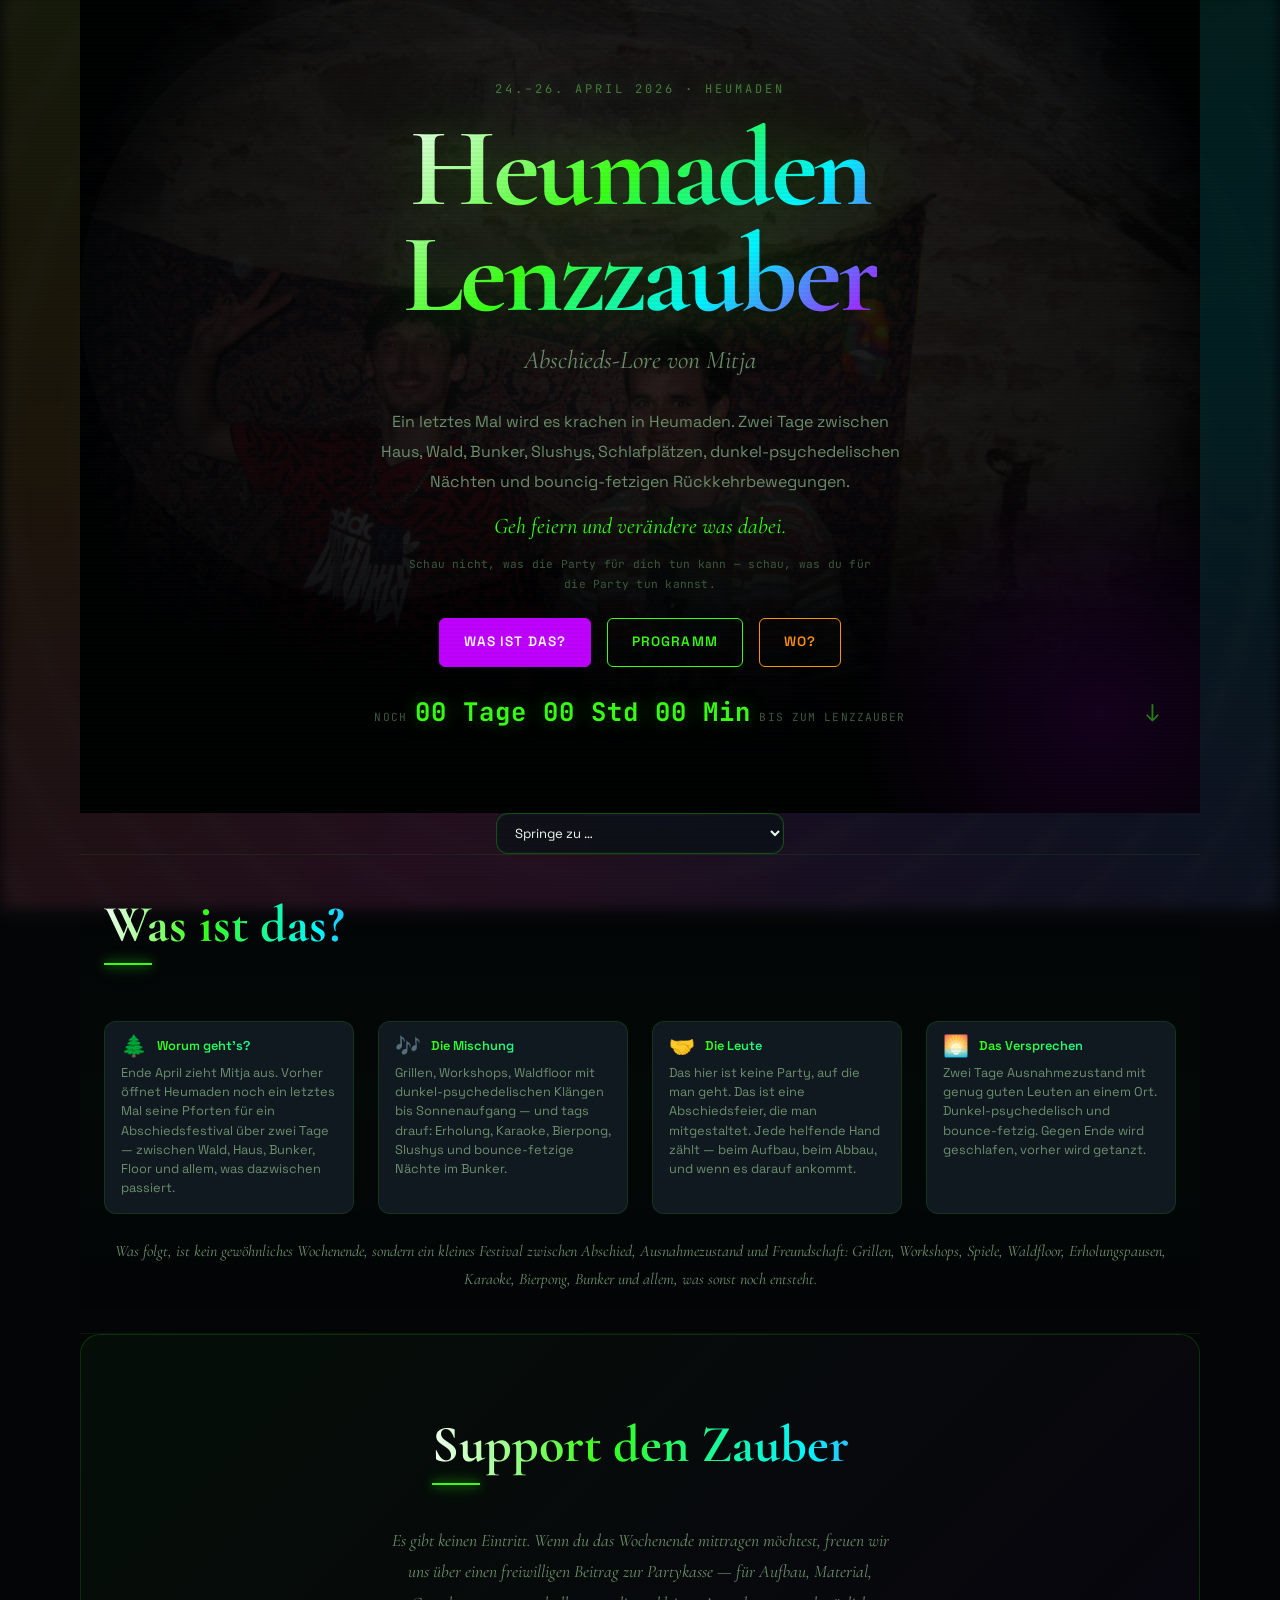
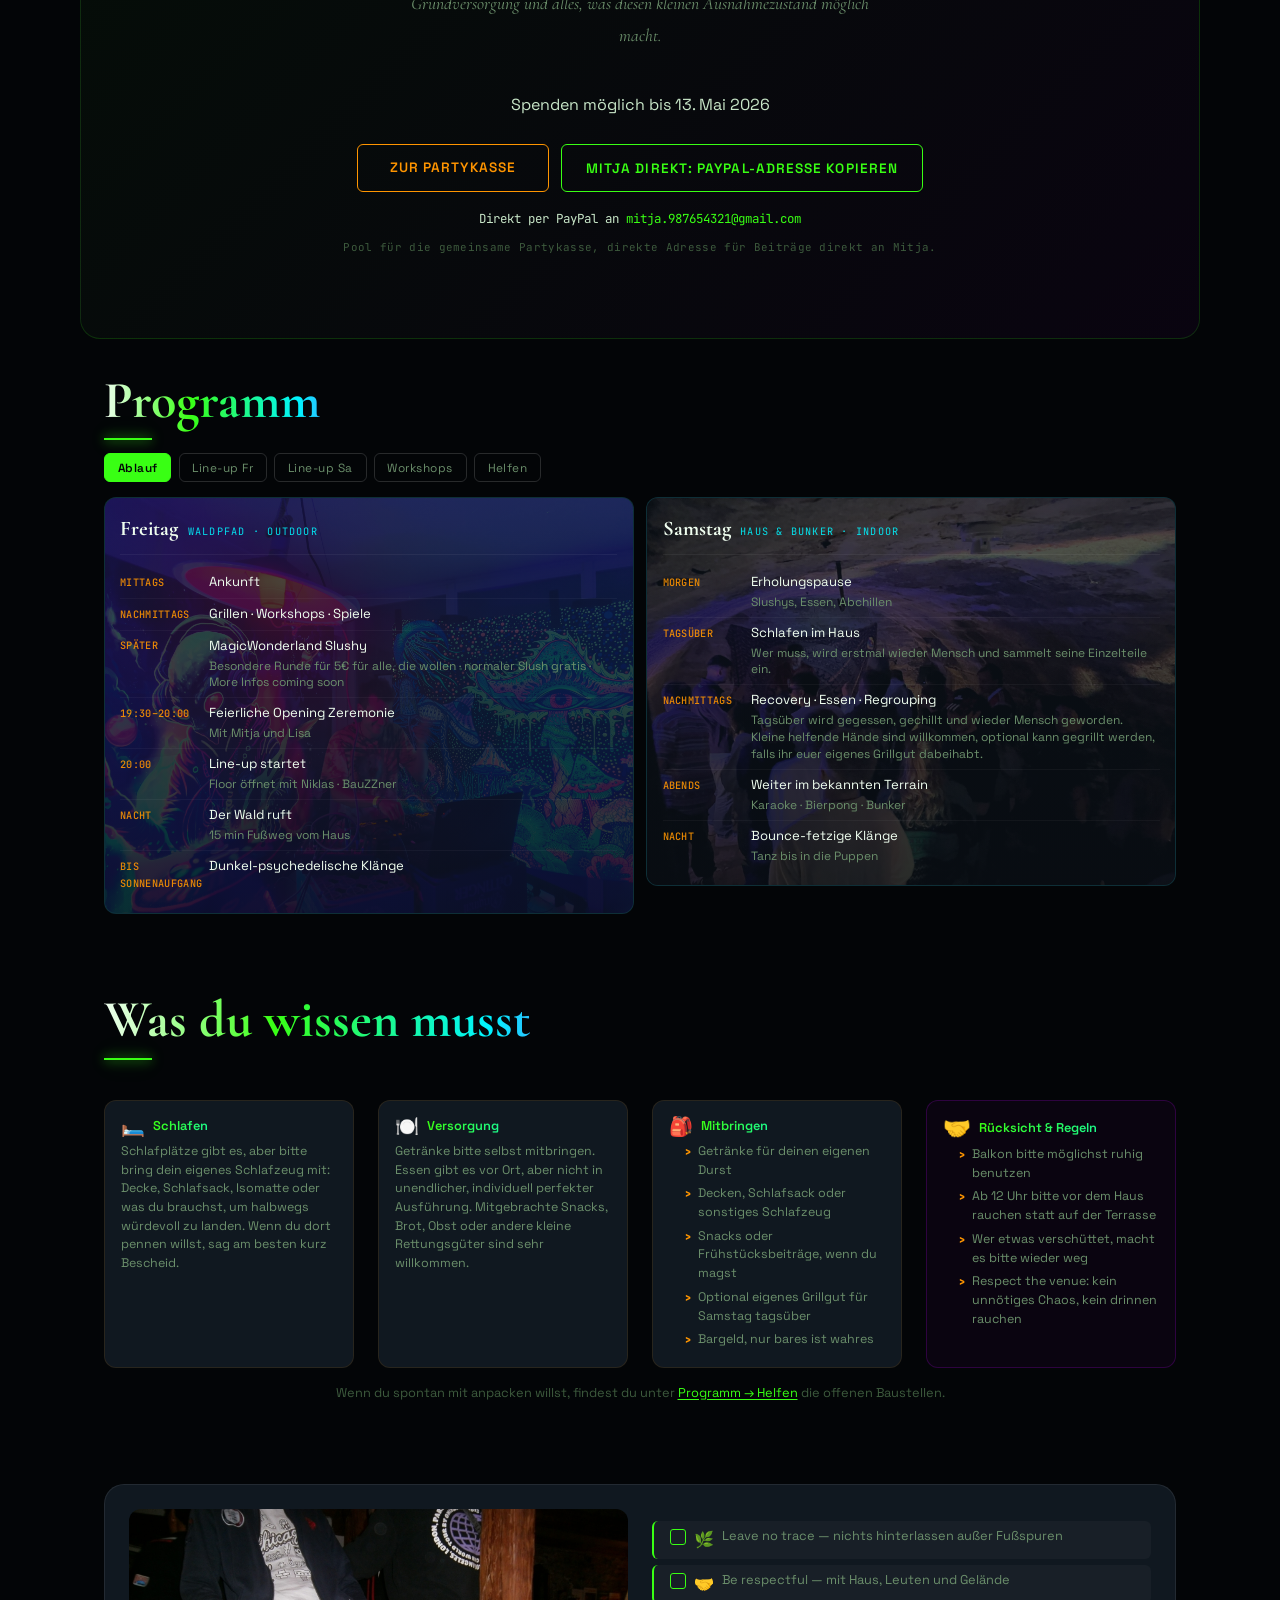
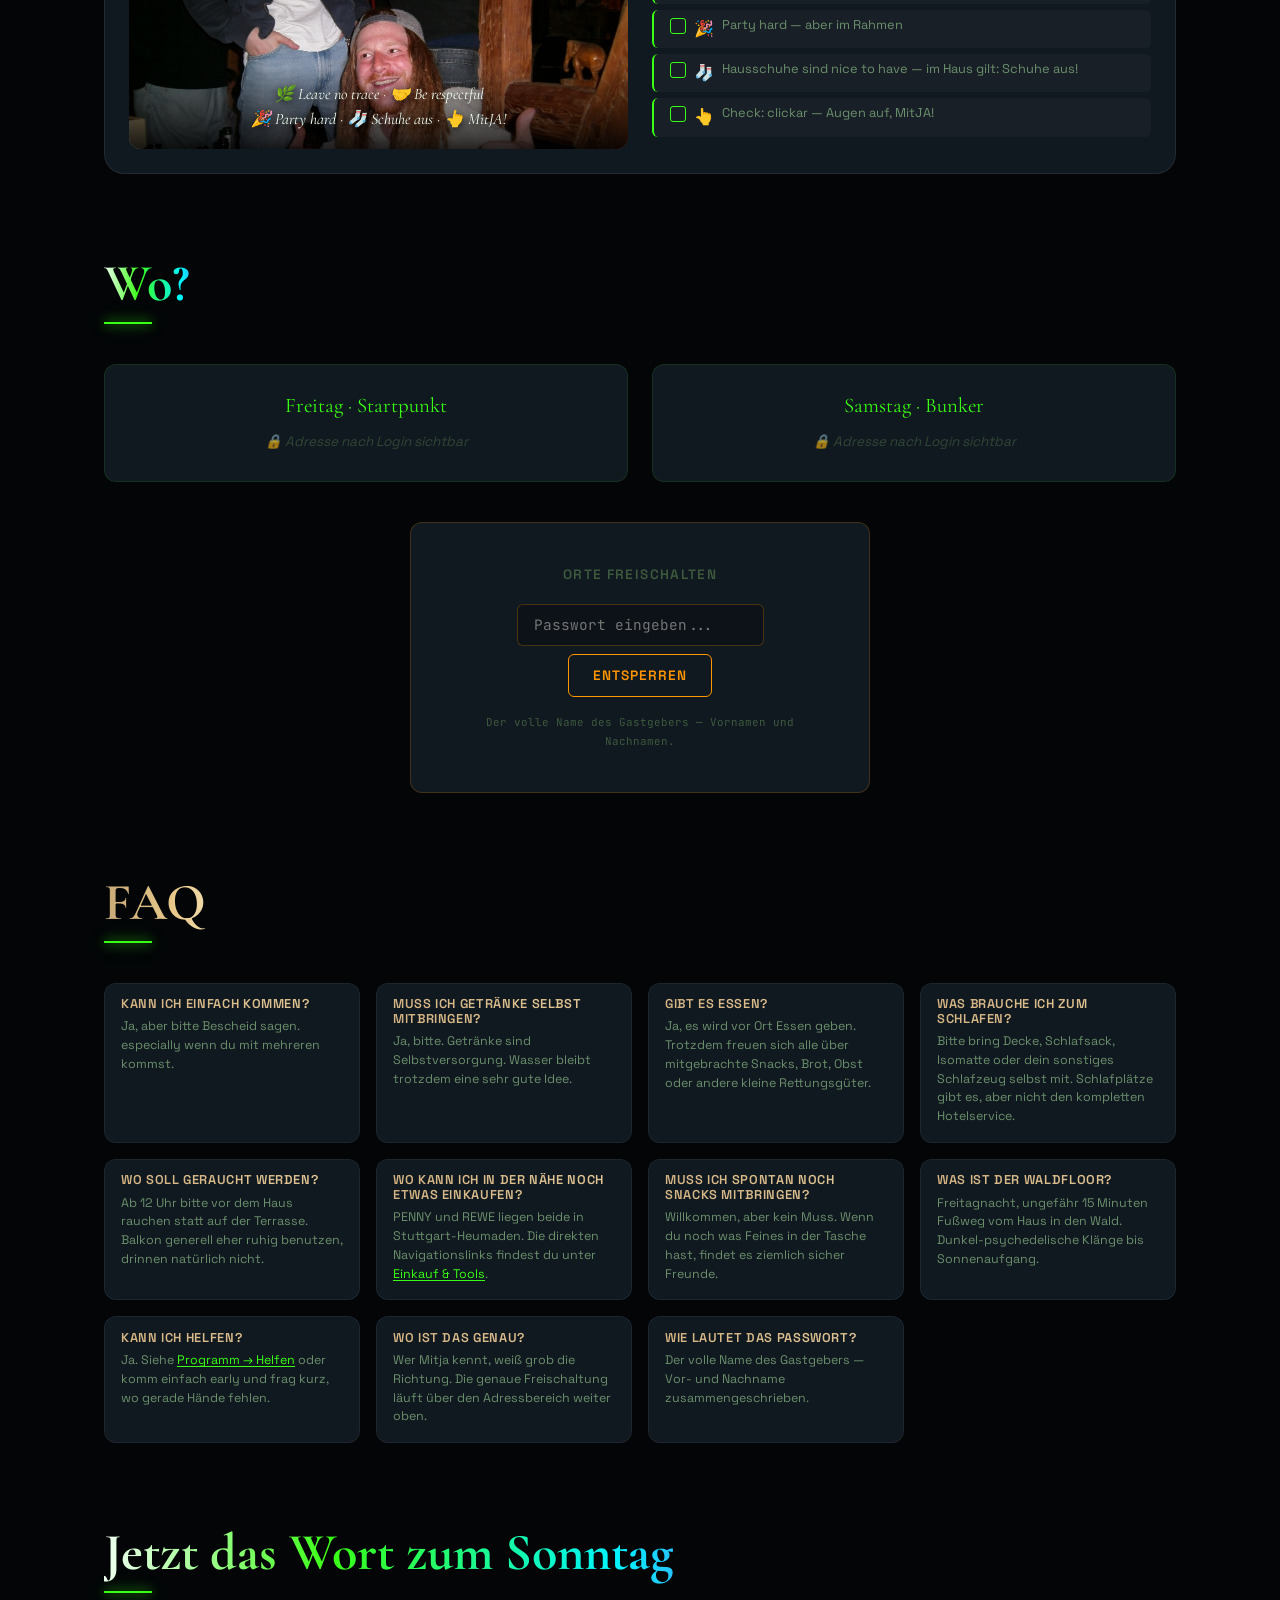
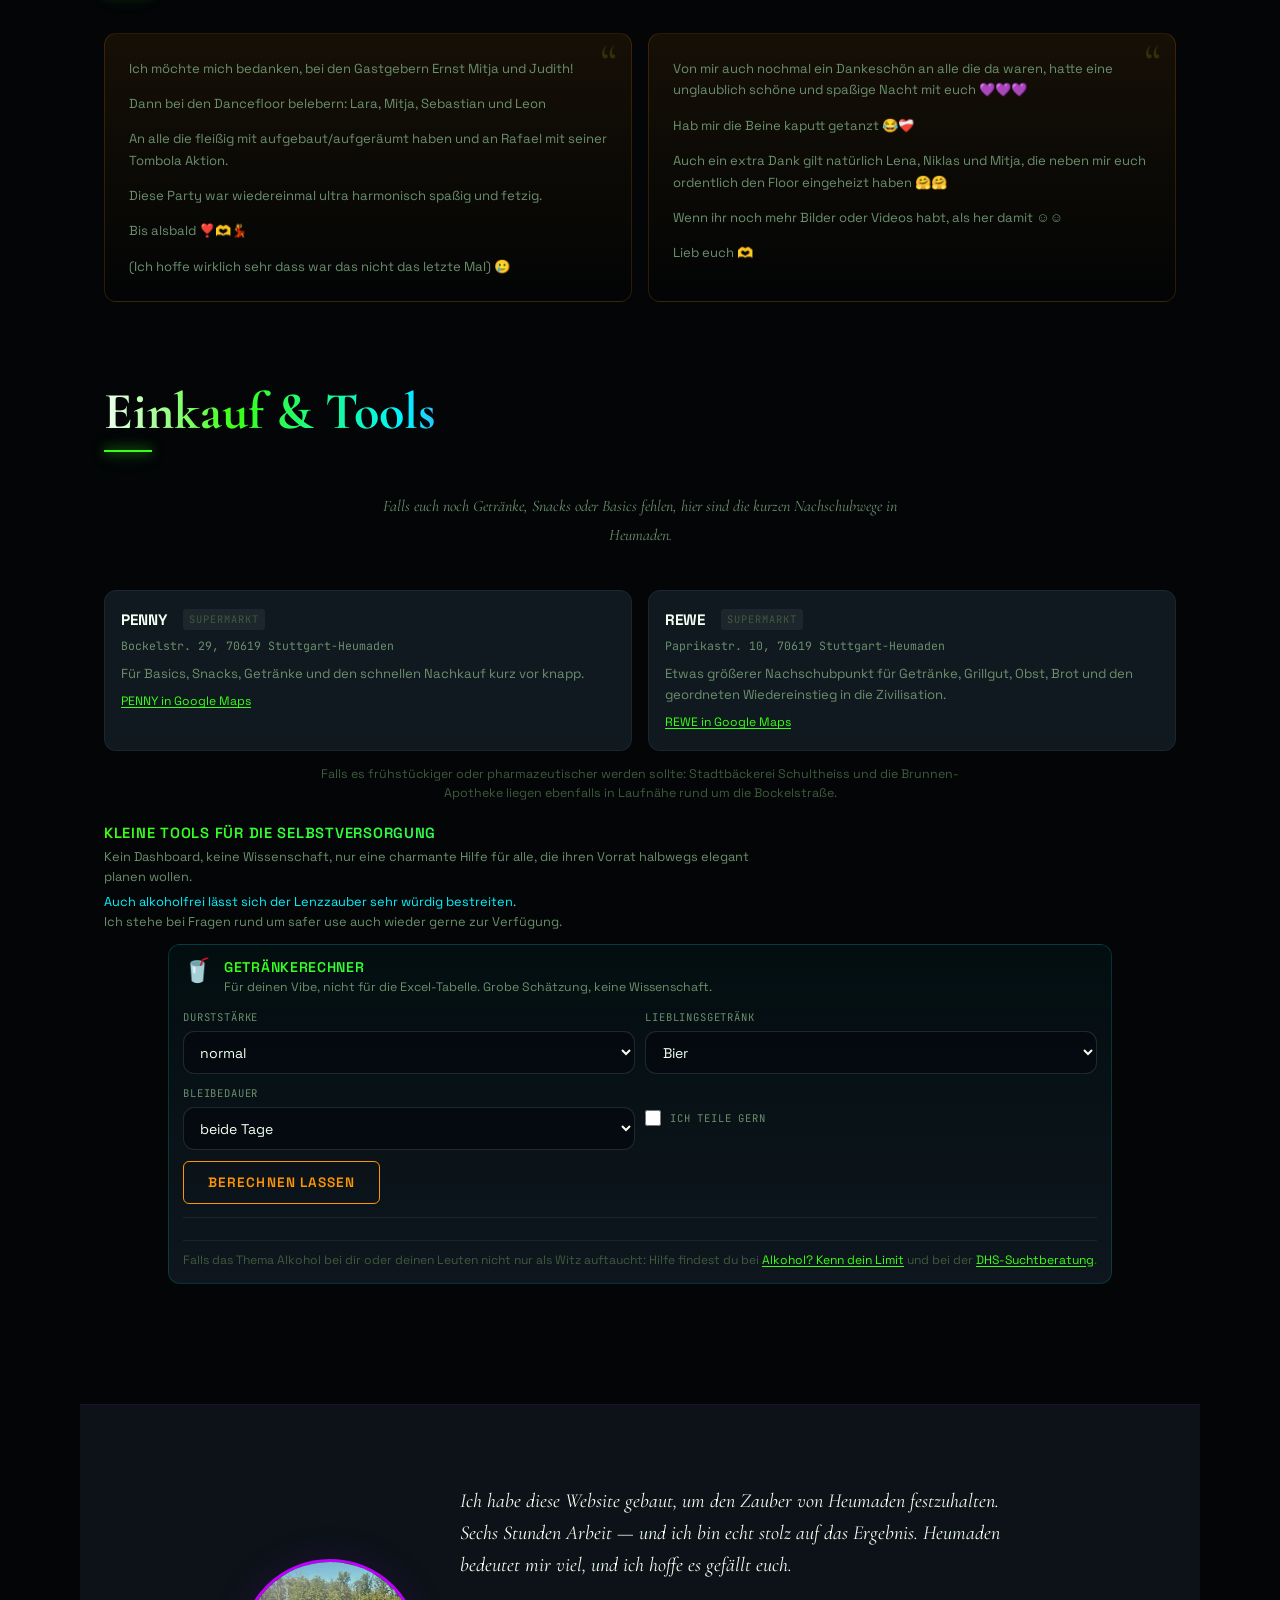
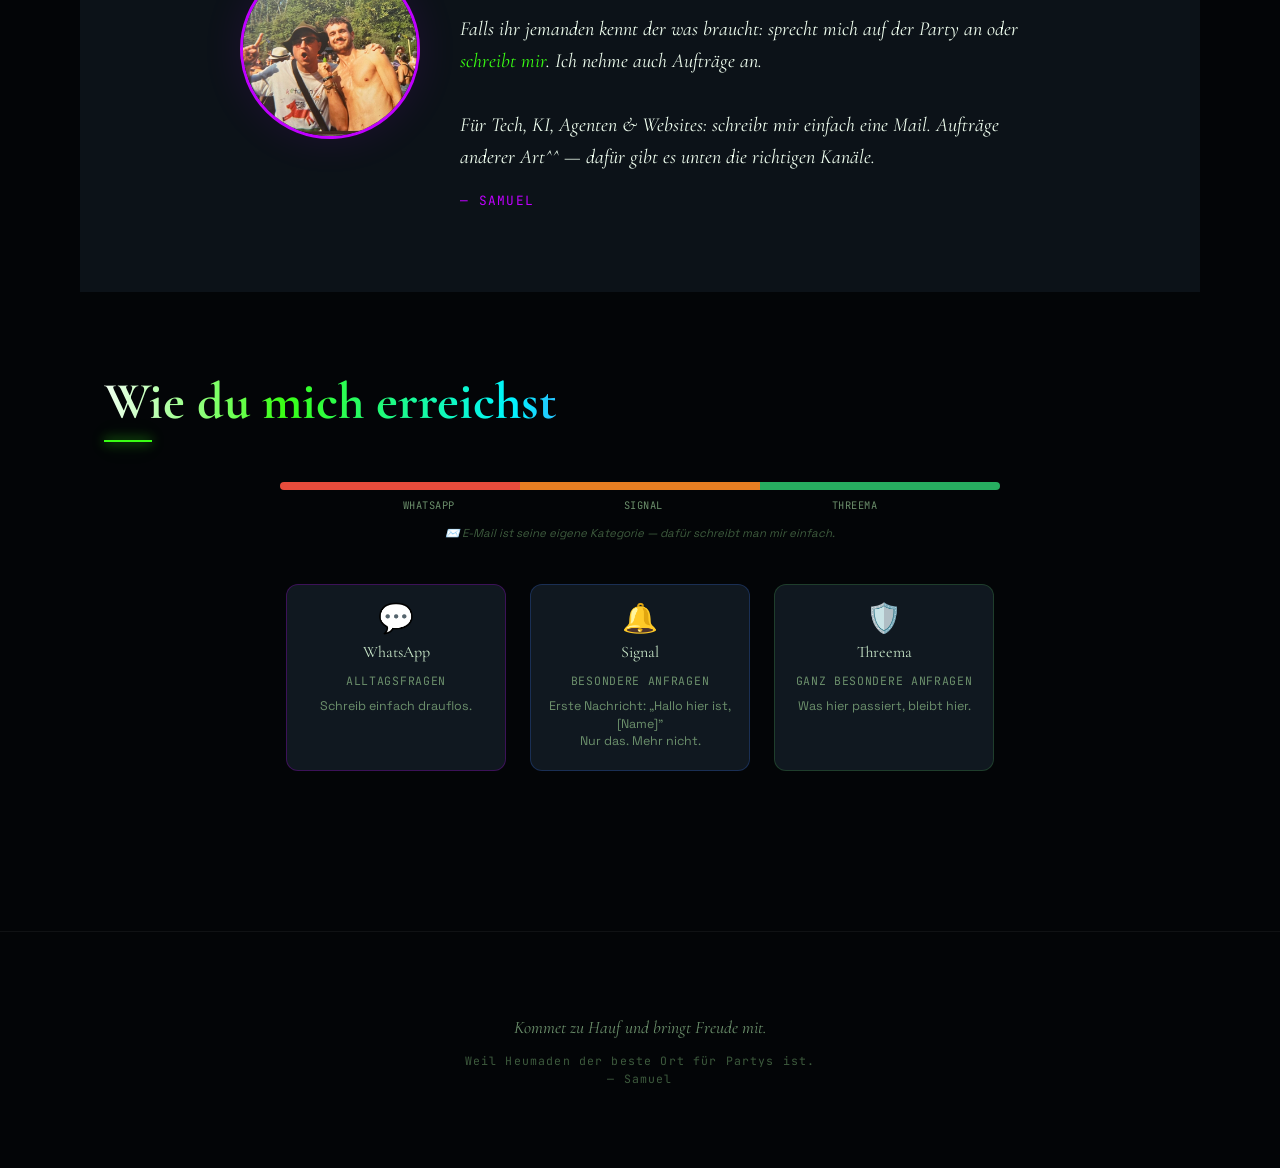
==== commit 42bbd1ab: "Refine desktop layout and donation links" ====
--- a/index.html
+++ b/index.html
@@ -105,30 +105,29 @@
   <section class="support" id="support">
     <h2>Support den Zauber</h2>
     <p class="support-text">Es gibt keinen Eintritt. Wenn du das Wochenende mittragen möchtest, freuen wir uns über einen freiwilligen Beitrag zur Partykasse — für Aufbau, Material, Grundversorgung und alles, was diesen kleinen Ausnahmezustand möglich macht.</p>
+    <p class="support-deadline">Spenden möglich bis 13. Mai 2026</p>
     <div class="support-actions">
+      <a
+        href="https://www.paypal.com/pools/c/9oic8tzSrB"
+        target="_blank"
+        rel="noopener"
+        class="btn btn-amber support-cta"
+      >
+        Zur Partykasse
+      </a>
       <button
         type="button"
-        class="btn btn-amber support-cta"
+        class="btn support-cta"
         id="paypal-copy-btn"
         data-paypal-email="mitja.987654321@gmail.com"
-        data-default-label="PayPal-Adresse kopieren"
+        data-default-label="Mitja direkt: PayPal-Adresse kopieren"
         data-success-label="Adresse kopiert"
       >
-        PayPal-Adresse kopieren
+        Mitja direkt: PayPal-Adresse kopieren
       </button>
-      <a
-        href="#"
-        class="btn support-cta support-cta--pending"
-        id="paypal-me-placeholder"
-        aria-disabled="true"
-        tabindex="-1"
-        title="Hier kommt später der direkte paypal.me-Link rein"
-      >
-        paypal.me folgt
-      </a>
-    </div>
-    <p class="support-paypal">Aktuell per PayPal an <span>mitja.987654321@gmail.com</span></p>
-    <p class="support-note">Sobald der direkte PayPal.me-Link da ist, kann der rechte Button einfach ersetzt werden.</p>
+    </div>
+    <p class="support-paypal">Direkt per PayPal an <span>mitja.987654321@gmail.com</span></p>
+    <p class="support-note">Pool für die gemeinsame Partykasse, direkte Adresse für Beiträge direkt an Mitja.</p>
   </section>
 
   <!-- ═══════════════════════════════════ PROGRAMM ═══════════════════════════════════ -->
--- a/css/style.css
+++ b/css/style.css
@@ -178,7 +178,7 @@
   position: relative;
   z-index: 1;
   padding: var(--space-lg) var(--space-md);
-  max-width: 960px;
+  max-width: 1120px;
   margin: 0 auto;
   scroll-margin-top: 5.5rem;
 }
@@ -243,13 +243,13 @@
 ══════════════════════════════════════════════════════════ */
 
 .hero {
-  min-height: 100svh;
+  min-height: min(100svh, 46rem);
   display: flex;
   flex-direction: column;
-  justify-content: center;
+  justify-content: flex-start;
   align-items: center;
   text-align: center;
-  padding: var(--space-lg);
+  padding: clamp(2rem, 10svh, 5rem) var(--space-lg) var(--space-lg);
   position: relative;
   overflow: hidden;
   background: var(--bg-void);
@@ -311,22 +311,19 @@
   background-image:
     linear-gradient(180deg, rgba(3, 5, 7, 0.26), rgba(3, 5, 7, 0.62)),
     url('../assets/img/IMG-20250316-WA0020.jpg');
-  background-position: center 38%;
-  opacity: 0.36;
+  background-size: auto 154%;
+  background-position: center 46%;
+  opacity: 0.35;
   filter: brightness(0.55) saturate(0.9) contrast(1.05);
-  animation: hero-image-fade 1.5s var(--ease) both;
 }
 
 .hero-bg::after {
   content: '';
   position: absolute;
   inset: 0;
-  background: radial-gradient(circle at center, transparent 0%, var(--bg-void) 85%);
-}
-
-@keyframes hero-image-fade {
-  from { opacity: 1; }
-  to   { opacity: 0.36; }
+  background:
+    radial-gradient(circle at center, transparent 0%, rgba(3, 5, 7, 0.35) 72%, var(--bg-void) 92%),
+    linear-gradient(180deg, transparent 0%, transparent 58%, rgba(3, 5, 7, 0.72) 82%, var(--bg-void) 100%);
 }
 
 .hero-eyebrow {
@@ -343,7 +340,9 @@
   content: '';
   position: absolute;
   inset: 0;
-  background: radial-gradient(circle at center, transparent 0%, var(--bg-void) 90%);
+  background:
+    radial-gradient(circle at center, transparent 0%, rgba(3, 5, 7, 0.35) 72%, var(--bg-void) 92%),
+    linear-gradient(180deg, transparent 0%, transparent 58%, rgba(3, 5, 7, 0.72) 82%, var(--bg-void) 100%);
 }
 
 .hero-eyebrow {
@@ -518,7 +517,7 @@
 }
 
 .quick-nav-inner {
-  max-width: 960px;
+  max-width: 1120px;
   margin: 0 auto;
   display: grid;
   gap: 0.45rem;
@@ -643,6 +642,12 @@
   .whatis-grid {
     grid-template-columns: repeat(2, 1fr);
     gap: var(--space-md);
+  }
+}
+
+@media (min-width: 980px) {
+  .whatis-grid {
+    grid-template-columns: repeat(4, 1fr);
   }
 }
 
@@ -1036,6 +1041,12 @@
   }
 }
 
+@media (min-width: 980px) {
+  .info-grid {
+    grid-template-columns: repeat(4, 1fr);
+  }
+}
+
 .info-card {
   background: var(--bg-card);
   border: 1px solid rgba(255, 149, 0, 0.1);
@@ -2701,6 +2712,12 @@
   }
 }
 
+@media (min-width: 980px) {
+  .faq-grid {
+    grid-template-columns: repeat(4, 1fr);
+  }
+}
+
 .faq-item {
   background: var(--bg-card);
   border: 1px solid rgba(255, 255, 255, 0.06);
@@ -2834,6 +2851,7 @@
 .support-actions {
   display: flex;
   flex-direction: column;
+  align-items: center;
   gap: 0.75rem;
   margin-top: var(--space-md);
 }
@@ -2886,6 +2904,7 @@
   .support-actions {
     flex-direction: row;
     align-items: stretch;
+    justify-content: center;
   }
 
   .support-cta {
@@ -3205,7 +3224,7 @@
 
 .komm {
   padding: var(--space-xl) var(--space-md);
-  max-width: 960px;
+  max-width: 1120px;
   margin: 0 auto;
 }
 
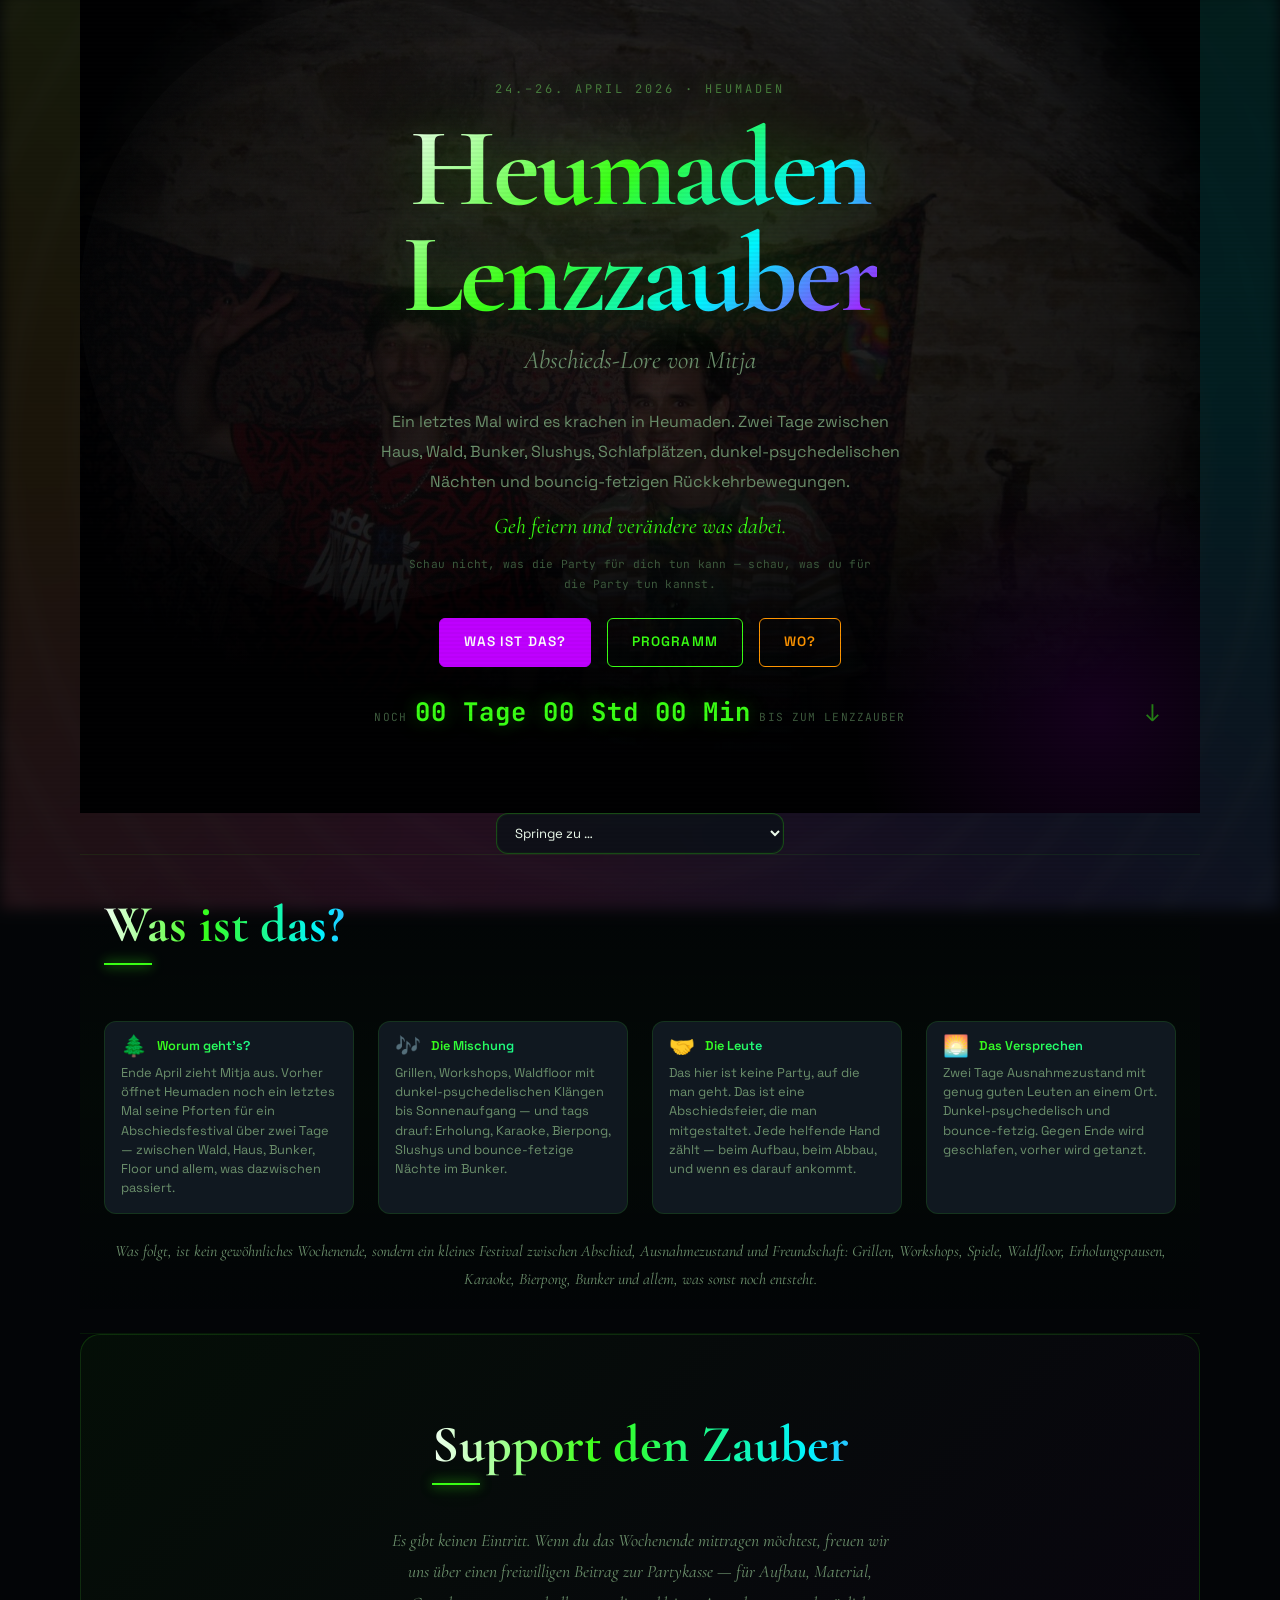
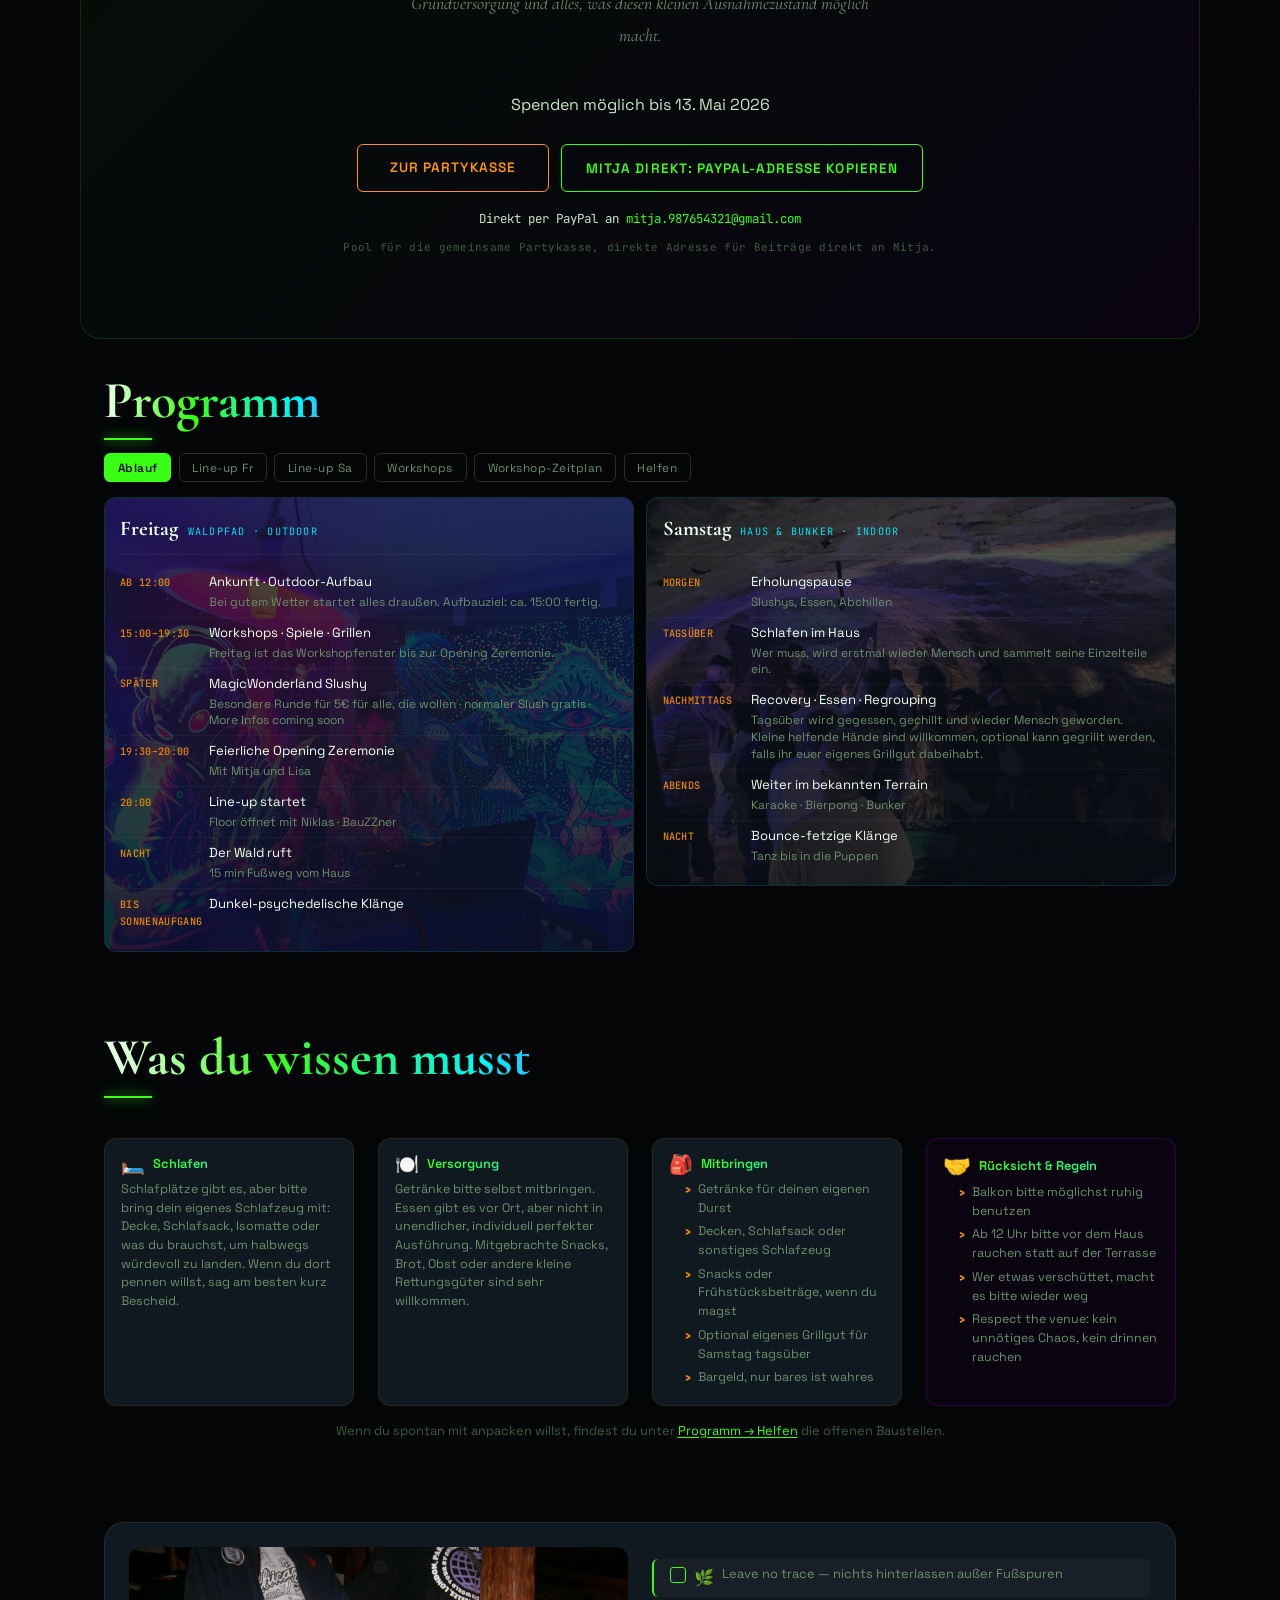
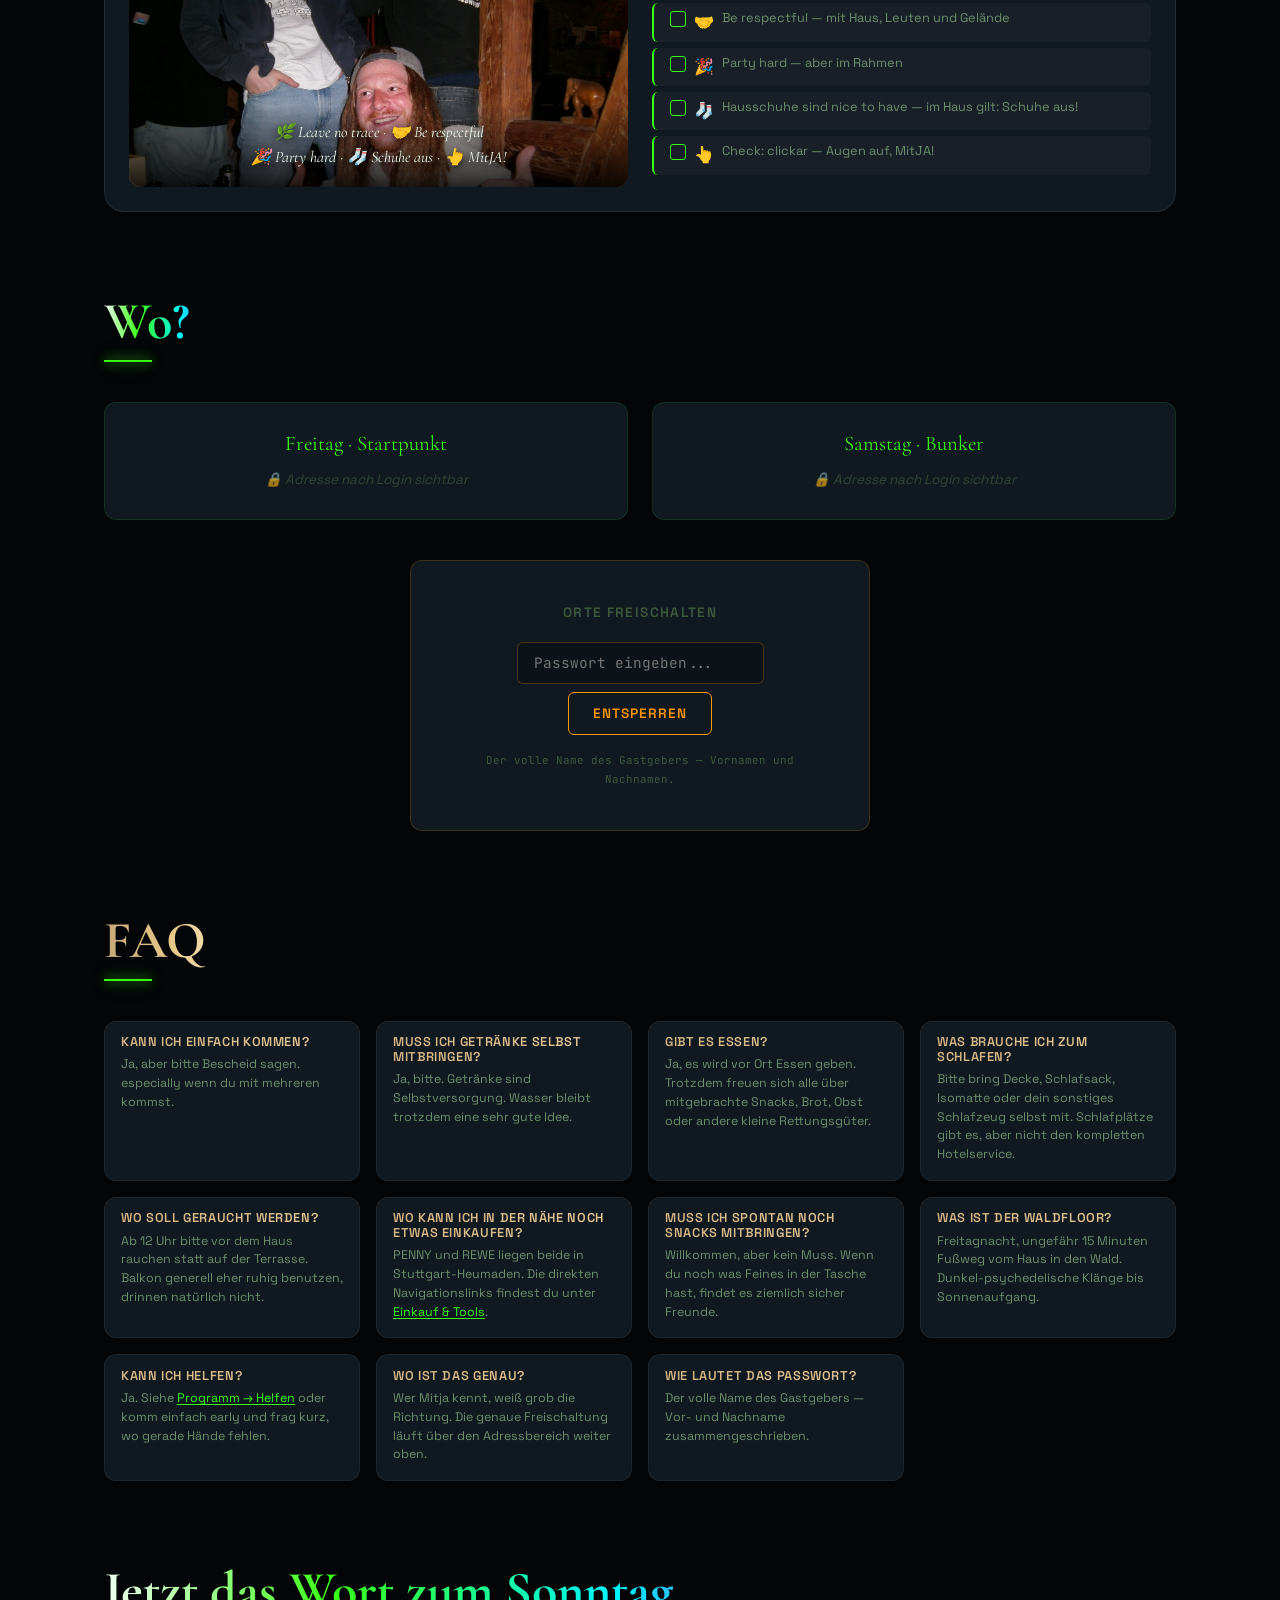
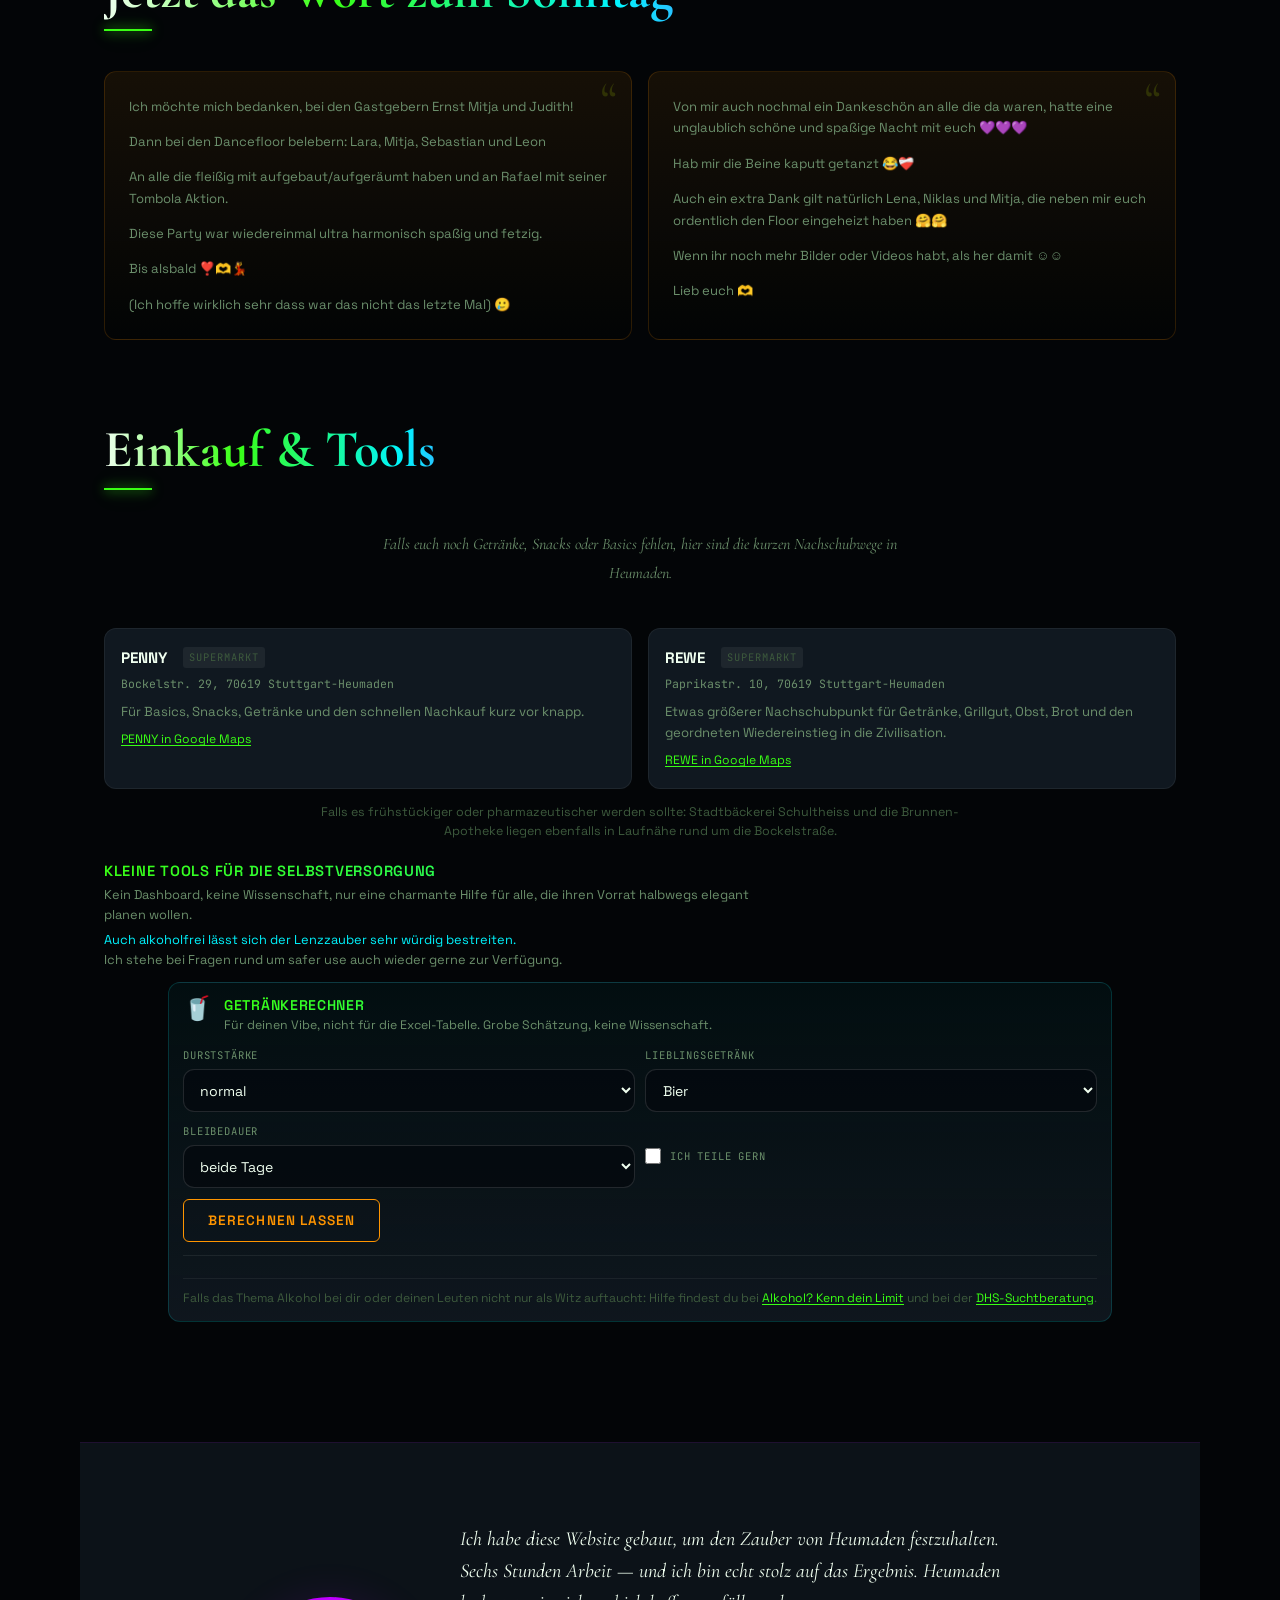
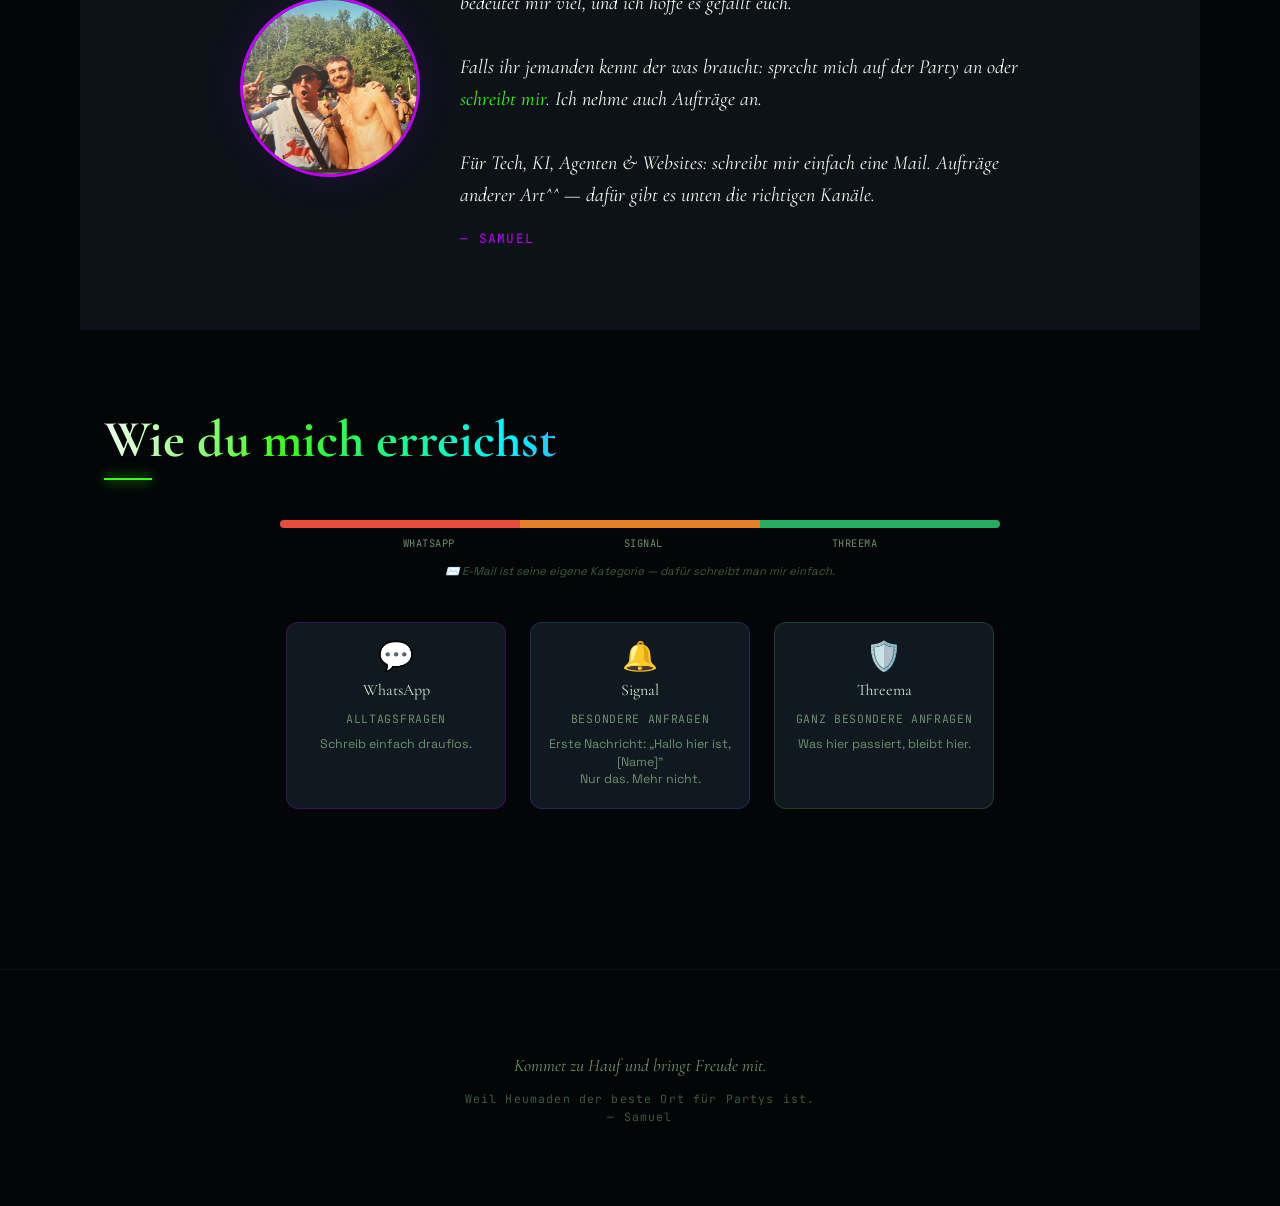
==== commit 27c70ae1: "Add workshop timetable and helper plan" ====
--- a/index.html
+++ b/index.html
@@ -141,6 +141,7 @@
       <button class="programm-tab" data-view="lineup-fr">Line-up Fr</button>
       <button class="programm-tab" data-view="lineup-sa">Line-up Sa</button>
       <button class="programm-tab" data-view="workshops">Workshops</button>
+      <button class="programm-tab" data-view="workshop-timetable">Workshop-Zeitplan</button>
       <button class="programm-tab" data-view="helfen">Helfen</button>
     </div>
 
@@ -153,15 +154,17 @@
             <span class="day-subtitle">Waldpfad · Outdoor</span>
           </div>
           <div class="slot">
-            <span class="slot-time">Mittags</span>
+            <span class="slot-time">ab 12:00</span>
             <div class="slot-content">
-              <span class="slot-event">Ankunft</span>
+              <span class="slot-event">Ankunft · Outdoor-Aufbau</span>
+              <span class="slot-detail">Bei gutem Wetter startet alles draußen. Aufbauziel: ca. 15:00 fertig.</span>
             </div>
           </div>
           <div class="slot">
-            <span class="slot-time">Nachmittags</span>
+            <span class="slot-time">15:00–19:30</span>
             <div class="slot-content">
-              <span class="slot-event">Grillen · Workshops · Spiele</span>
+              <span class="slot-event">Workshops · Spiele · Grillen</span>
+              <span class="slot-detail">Freitag ist das Workshopfenster bis zur Opening Zeremonie.</span>
             </div>
           </div>
           <div class="slot">
@@ -421,58 +424,94 @@
     <div id="prog-workshops" class="prog-view">
 
       <div class="workshop-callout">
-        <span class="workshop-callout-kicker">Workshop-Ideen gesucht</span>
-        <h3>Hast du eine Idee für einen Workshop?</h3>
-        <p>Wenn du etwas anbieten willst, präsentier deine Idee in der <a href="https://chat.whatsapp.com/GMdp1x0mp1v1D1uTjMfEDq?mode=gi_t" target="_blank" rel="noopener noreferrer" class="info-link">Helping-Hands-Gruppe</a>. Unten stehen ein paar mögliche Richtungen für alle, die noch Inspiration brauchen. Eigene Gedanken sind ausdrücklich willkommen.</p>
+        <span class="workshop-callout-kicker">Freitag · erste Zusagen stehen</span>
+        <h3>Workshops, Spiele und kleine Eskalationen</h3>
+        <p>Alle Workshops sind für Freitag gedacht, nach dem Aufbau und vor der Opening Zeremonie. Zeiten sind Orientierung, die finale Einteilung läuft in der <a href="https://chat.whatsapp.com/GMdp1x0mp1v1D1uTjMfEDq?mode=gi_t" target="_blank" rel="noopener noreferrer" class="info-link">Helping-Hands-Gruppe</a>.</p>
       </div>
 
       <div class="workshop-material-grid">
 
         <div class="wm-card">
-          <span class="wm-icon">🫧</span>
+          <span class="wm-icon">🏆</span>
           <div class="wm-info">
             <div class="wm-header">
-              <h3>Seifenblasen</h3>
-              <span class="wm-time">Idee</span>
-            </div>
-            <p class="wm-desc">Eine mögliche kleine Aktion draußen im Hof.</p>
-            <p class="wm-material">💡 <strong>Material:</strong> Eigene Seifenblasen-Flüssigkeit, falls vorhanden.</p>
+              <h3>Spiele &amp; Challenges</h3>
+              <span class="wm-time">Raffi</span>
+            </div>
+            <p class="wm-desc">Verschiedene Spielchen und Challenges mit Gewinnern und Preisen. Dauer grob 90 Minuten.</p>
+            <p class="wm-material">💡 <strong>Status:</strong> Slot im Freitag-Zeitplan vorgesehen.</p>
           </div>
         </div>
 
         <div class="wm-card">
-          <span class="wm-icon">🏐</span>
+          <span class="wm-icon">🎨</span>
           <div class="wm-info">
             <div class="wm-header">
-              <h3>Volleyball</h3>
-              <span class="wm-time">Idee</span>
-            </div>
-            <p class="wm-desc">Spiel, Bewegung, bisschen Chaos. Kann stattfinden, wenn jemand Ball und Energie mitbringt.</p>
-            <p class="wm-material">💡 <strong>Material:</strong> Volleyball oder ähnliches.</p>
+              <h3>Bastelwerkstatt</h3>
+              <span class="wm-time">Raffi + Franzi</span>
+            </div>
+            <p class="wm-desc">Papierflieger mit Material und Anleitung, dazu Armbandknüpfen. Raffi organisiert, Franzi unterstützt beim Knüpfen.</p>
+            <p class="wm-material">💡 <strong>Format:</strong> Offen, selbsterklärend, Menschen können dazukommen.</p>
           </div>
         </div>
 
         <div class="wm-card">
-          <span class="wm-icon">🔥</span>
+          <span class="wm-icon">🪵</span>
           <div class="wm-info">
             <div class="wm-header">
-              <h3>Grill-Workshop</h3>
-              <span class="wm-time">Idee</span>
-            </div>
-            <p class="wm-desc">Nicht offiziell, aber praktisch: gemeinsam anpacken, anzünden, wenden, versorgen.</p>
-            <p class="wm-material">💡 <strong>Material:</strong> Grillgut, Soßen, Brot, Salat.</p>
+              <h3>Wikingerschach</h3>
+              <span class="wm-time">Franzi</span>
+            </div>
+            <p class="wm-desc">Outdoor-Spiel für alle, die nach Aufbau noch Energie haben. Interesse kam von Raffi und Mitja.</p>
+            <p class="wm-material">💡 <strong>Status:</strong> Franzi kann ein Wikingerschach organisieren.</p>
           </div>
         </div>
 
         <div class="wm-card">
-          <span class="wm-icon">✨</span>
+          <span class="wm-icon">🎟️</span>
           <div class="wm-info">
             <div class="wm-header">
-              <h3>Schminken</h3>
-              <span class="wm-time">Idee</span>
-            </div>
-            <p class="wm-desc">UV-Glitzer, Kriegsbemalung oder was immer passt, wenn jemand Lust hat.</p>
-            <p class="wm-material">💡 <strong>Material:</strong> Eigene Farben, Lacke oder Glitzer.</p>
+              <h3>Tombola</h3>
+              <span class="wm-time">Raffi</span>
+            </div>
+            <p class="wm-desc">Tombola-Idee steht, Preise sind noch der Engpass. Wer Kleinkram oder Quatschpreise hat: melden.</p>
+            <p class="wm-material">💡 <strong>Gesucht:</strong> Preishilfe und Mitorganisation.</p>
+          </div>
+        </div>
+
+        <div class="wm-card">
+          <span class="wm-icon">✊</span>
+          <div class="wm-info">
+            <div class="wm-header">
+              <h3>How to Demo für linke Querulant:innen</h3>
+              <span class="wm-time">Michi</span>
+            </div>
+            <p class="wm-desc">Workshop von Michi. Inhalt folgt vor Ort wahrscheinlich besser als in einer Websitebeschreibung.</p>
+            <p class="wm-material">💡 <strong>Status:</strong> Angebot steht.</p>
+          </div>
+        </div>
+
+        <div class="wm-card">
+          <span class="wm-icon">🎛️</span>
+          <div class="wm-info">
+            <div class="wm-header">
+              <h3>Musicproducing</h3>
+              <span class="wm-time">Quirin</span>
+            </div>
+            <p class="wm-desc">Ein kleiner Einstieg in Musicproducing, Sound, Ideen und was man daraus machen kann.</p>
+            <p class="wm-material">💡 <strong>Zeit:</strong> Freitag im Workshopfenster.</p>
+          </div>
+        </div>
+
+        <div class="wm-card">
+          <span class="wm-icon">🕺</span>
+          <div class="wm-info">
+            <div class="wm-header">
+              <h3>Line Dance für Faule</h3>
+              <span class="wm-time">Judy</span>
+            </div>
+            <p class="wm-desc">Niedrige Einstiegshürde, maximale Würde fraglich. Genau richtig für Freitag vor der Nacht.</p>
+            <p class="wm-material">💡 <strong>Status:</strong> Angebot steht.</p>
           </div>
         </div>
 
@@ -488,30 +527,69 @@
           </div>
         </div>
 
-        <div class="wm-card wm-card--blank">
-          <span class="wm-icon">🌀</span>
-          <div class="wm-info">
-            <div class="wm-header">
-              <h3>Freier Slot</h3>
-              <span class="wm-time">offen</span>
-            </div>
-            <p class="wm-desc">Für motivierte Helfer*innen, die noch keinen fertigen Plan haben, aber Bock auf Beitrag.</p>
-            <p class="wm-material">💡 <strong>Format:</strong> Klein reicht. Es muss nicht perfekt sein.</p>
-          </div>
-        </div>
-
-        <div class="wm-card wm-card--slushy">
-          <span class="wm-icon">🧊</span>
-          <div class="wm-info">
-            <div class="wm-header">
-              <h3>MagicWonderland Slushy</h3>
-              <span class="wm-time">Fr · später</span>
-            </div>
-            <p class="wm-desc">Samuel bringt die Maschine aus Heidelberg mit. Freitag gibt's die besondere MagicWonderland-Runde für alle, die Bock drauf haben. Die Maschine muss Freitag und Samstag zuverlässig betreut werden. More Infos coming soon.</p>
-            <p class="wm-material">💡 <strong>Preislogik:</strong> Die besondere Runde kostet 5€ pro Person. Normaler Slush mit Sirup, Zucker und Wasser bleibt gratis. Schlüsselwort: „Zintronensaft Säure“.</p>
-          </div>
-        </div>
-
+      </div>
+
+    </div>
+
+    <!-- ── Workshop-Zeitplan ── -->
+    <div id="prog-workshop-timetable" class="prog-view">
+
+      <div class="workshop-callout">
+        <span class="workshop-callout-kicker">Freitag · 15:00–19:30</span>
+        <h3>Workshop-Zeitplan</h3>
+        <p>Der Aufbau soll bis ca. 15:00 stehen. Danach ist Workshopfenster bis zur feierlichen Opening Zeremonie um 19:30. Die Zeiten sind Orientierung und können in der Helping-Hands-Gruppe noch geschoben werden.</p>
+      </div>
+
+      <div class="workshop-timeline">
+        <div class="workshop-time-row">
+          <span class="workshop-time">15:00–16:30</span>
+          <div class="workshop-time-copy">
+            <strong>Spiele &amp; Challenges</strong>
+            <span>Raffi · ca. 90 Minuten · mit Preisen</span>
+          </div>
+        </div>
+        <div class="workshop-time-row">
+          <span class="workshop-time">15:00–18:30</span>
+          <div class="workshop-time-copy">
+            <strong>Bastelwerkstatt offen</strong>
+            <span>Papierflieger selbstständig · Armbandknüpfen mit Raffi und Franzi</span>
+          </div>
+        </div>
+        <div class="workshop-time-row">
+          <span class="workshop-time">16:00–17:00</span>
+          <div class="workshop-time-copy">
+            <strong>Wikingerschach</strong>
+            <span>Franzi organisiert · draußen, wenn Wetter und Fläche passen</span>
+          </div>
+        </div>
+        <div class="workshop-time-row">
+          <span class="workshop-time">16:30–17:30</span>
+          <div class="workshop-time-copy">
+            <strong>Musicproducing</strong>
+            <span>Quirin · kleiner Einstieg in Sound und Producing</span>
+          </div>
+        </div>
+        <div class="workshop-time-row">
+          <span class="workshop-time">17:30–18:15</span>
+          <div class="workshop-time-copy">
+            <strong>How to Demo für linke Querulant:innen</strong>
+            <span>Michi</span>
+          </div>
+        </div>
+        <div class="workshop-time-row">
+          <span class="workshop-time">18:15–18:45</span>
+          <div class="workshop-time-copy">
+            <strong>Line Dance für Faule</strong>
+            <span>Judy · niedrigschwellig, würdevoll optional</span>
+          </div>
+        </div>
+        <div class="workshop-time-row workshop-time-row--open">
+          <span class="workshop-time">laufend</span>
+          <div class="workshop-time-copy">
+            <strong>Tombola · freie Ideen · kleine Beiträge</strong>
+            <span>Raffi sucht Preishilfe; neue Ideen weiter in die Helping-Hands-Gruppe.</span>
+          </div>
+        </div>
       </div>
 
     </div>
@@ -523,39 +601,89 @@
         <span class="whatsapp-icon">💬</span>
         <div class="whatsapp-info">
           <span class="whatsapp-label">Helping-Hands Gruppe</span>
-          <p class="whatsapp-desc">Damit Workshops, Frühstück, Kochen, Aufbau, Lichttechnik und der ganze Zauber funktionieren, brauchen wir kleine Beiträge von vielen Leuten. Komm rein, sag was du beitragen kannst, und wir koordinieren es dort.</p>
+          <p class="whatsapp-desc">Damit Workshops, Frühstück, Kochen, Aufbau, Lichttechnik und der ganze Zauber funktionieren, brauchen wir kleine Beiträge von vielen Leuten. Hier geht es um Info, Zusagen und spontane Koordination.</p>
           <a href="https://chat.whatsapp.com/GMdp1x0mp1v1D1uTjMfEDq?mode=gi_t" target="_blank" rel="noopener noreferrer" class="btn btn-sm btn-violet whatsapp-link">Helping-Hands beitreten</a>
         </div>
       </div>
 
+      <div class="help-section-title">Offen gesucht</div>
+
+      <div class="help-open-grid">
+        <div class="help-callout help-callout--slushy">
+          <span class="help-callout-icon">🧊</span>
+          <div class="help-callout-copy">
+            <span class="help-callout-label">Slushy-Maschine betreuen</span>
+            <p class="help-callout-text">Für Freitag und Samstag wird noch eine verlässliche Person gesucht, die befüllt, nachfüllt und ein Auge auf die Maschine hat. Samuel will das diesmal nicht selbst machen.</p>
+            <p class="help-callout-linkline"><a href="https://support.ninjakitchen.com/hc/en-us/articles/14631901557020-FS301-Series-Ninja-Slushi-Professional-Frozen-Drink-Maker-Owner-s-Guide" target="_blank" rel="noopener" class="info-link">Offizielle Ninja Slushi Bedienungsanleitung</a></p>
+          </div>
+        </div>
+
+        <div class="help-callout">
+          <span class="help-callout-icon">💡</span>
+          <div class="help-callout-copy">
+            <span class="help-callout-label">Lichttechniker*innen</span>
+            <p class="help-callout-text">Für Waldfloor, Kabel, Licht und Material werden Menschen gesucht, die konzentriert mitdenken und nichts wild verkabeln.</p>
+          </div>
+        </div>
+
+        <div class="help-callout">
+          <span class="help-callout-icon">🎟️</span>
+          <div class="help-callout-copy">
+            <span class="help-callout-label">Tombola-Preise</span>
+            <p class="help-callout-text">Raffi hat Bock auf Tombola, braucht aber noch Preishilfe. Kleine Quatschpreise, Fundstücke oder liebevolle Kleinigkeiten passen.</p>
+          </div>
+        </div>
+
+        <div class="help-callout">
+          <span class="help-callout-icon">🧤</span>
+          <div class="help-callout-copy">
+            <span class="help-callout-label">Aufbau- und Abbauhände</span>
+            <p class="help-callout-text">Freitag braucht Aufbau, später Reset. Samstag und Sonntag braucht es Menschen, die nicht einfach verschwinden, wenn irgendwo Müll liegt.</p>
+          </div>
+        </div>
+      </div>
+
+      <div class="help-section-title">Konkreter Helferplan</div>
+
       <div class="help-callout help-callout--slushy">
-        <span class="help-callout-icon">🧊</span>
+        <span class="help-callout-icon">⚠️</span>
         <div class="help-callout-copy">
-          <span class="help-callout-label">Zuverlässige Hilfe gesucht</span>
-          <p class="help-callout-text">Für Freitag und Samstag wird noch eine verlässliche Person gesucht, die die Slush-Maschine befüllt und betreut. Samuel will das diesmal nicht selbst machen. Normaler Slush bleibt gratis, die besondere MagicWonderland-Runde ist kostenpflichtig. Die Maschine war teuer, kommt extra aus Heidelberg und soll bitte mit Respekt behandelt werden: kein Scheiß bauen, respect the venue.</p>
-          <p class="help-callout-linkline"><a href="https://support.ninjakitchen.com/hc/en-us/articles/14631901557020-FS301-Series-Ninja-Slushi-Professional-Frozen-Drink-Maker-Owner-s-Guide" target="_blank" rel="noopener" class="info-link">Offizielle Ninja Slushi Bedienungsanleitung</a></p>
+          <span class="help-callout-label">Orientierung, kein Dienstplan</span>
+          <p class="help-callout-text">Konkrete Zusagen bitte in die Gruppe schreiben. Vor Ort wird trotzdem spontan Hilfe gebraucht, besonders beim Tragen, Sortieren, Müll und kleinen Rettungsmissionen.</p>
         </div>
       </div>
 
       <div class="shift-grid">
+
+        <div class="shift-day">
+          <div class="shift-day-title">Do · Vorbereitung</div>
+          <div class="shift-row">
+            <span class="shift-time">abends</span>
+            <span class="shift-task">Vorbereitung und erster Aufbau — Mitja, Judith, Lisa</span>
+          </div>
+          <div class="shift-row shift-row--blank">
+            <span class="shift-time">bei Bedarf</span>
+            <span class="shift-task">Kleine Vorbereitungsmissionen, falls noch etwas fehlt</span>
+          </div>
+        </div>
 
         <div class="shift-day">
           <div class="shift-day-title">Fr · Outdoor-Aufbau</div>
           <div class="shift-row">
-            <span class="shift-time">offen</span>
+            <span class="shift-time">12:00</span>
+            <span class="shift-task">Stromaggregat abholen</span>
+          </div>
+          <div class="shift-row">
+            <span class="shift-time">ab 12:00</span>
             <span class="shift-task">Outdoor-Aufbau, Tragen, Wege freimachen</span>
           </div>
           <div class="shift-row">
-            <span class="shift-time">gesucht</span>
+            <span class="shift-time">bis 15:00</span>
             <span class="shift-task">Waldfloor, Licht, Kabel und Material verteilen</span>
           </div>
           <div class="shift-row">
             <span class="shift-time">laufend</span>
             <span class="shift-task">Deko, Kleinkram, schnelle Hände draußen</span>
-          </div>
-          <div class="shift-row">
-            <span class="shift-time">später</span>
-            <span class="shift-task">Slush-Maschine befüllen &amp; betreuen — zuverlässige Hilfe gesucht</span>
           </div>
           <div class="shift-row shift-row--blank">
             <span class="shift-time">3–5 🧚</span>
@@ -564,7 +692,7 @@
         </div>
 
         <div class="shift-day">
-          <div class="shift-day-title">Fr · Outdoor-Reset</div>
+          <div class="shift-day-title">Fr · Outdoor-Reset / Abbau</div>
           <div class="shift-row">
             <span class="shift-time">später</span>
             <span class="shift-task">Müll und Pfand vom Outdoor-Ort einsammeln</span>
@@ -590,11 +718,19 @@
         <div class="shift-day">
           <div class="shift-day-title">Sa · Support für viele</div>
           <div class="shift-row">
-            <span class="shift-time">vormittags</span>
+            <span class="shift-time">08:00</span>
+            <span class="shift-task">Abbau / erster Reset</span>
+          </div>
+          <div class="shift-row">
+            <span class="shift-time">11:00</span>
             <span class="shift-task">Frühstück, Kaffee, Menschen wiederbeleben</span>
           </div>
           <div class="shift-row">
-            <span class="shift-time">tagsüber</span>
+            <span class="shift-time">12:00</span>
+            <span class="shift-task">Stromaggregat zurückbringen</span>
+          </div>
+          <div class="shift-row">
+            <span class="shift-time">ca. 14:00</span>
             <span class="shift-task">Kochen, Küche, Getränke und Grundversorgung</span>
           </div>
           <div class="shift-row">
@@ -622,8 +758,8 @@
         <div class="shift-day">
           <div class="shift-day-title">So · 26. Apr</div>
           <div class="shift-row">
-            <span class="shift-time">offen</span>
-            <span class="shift-task">Aufräumen, Müll wegbringen, Flächen retten</span>
+            <span class="shift-time">ab 16:00</span>
+            <span class="shift-task">Putztrupp: aufräumen, Müll wegbringen, Flächen retten</span>
           </div>
           <div class="shift-row">
             <span class="shift-time">wer kann?</span>
--- a/css/style.css
+++ b/css/style.css
@@ -2523,6 +2523,13 @@
   }
 }
 
+@media (min-width: 980px) {
+  .workshop-material-grid,
+  .wm-grid {
+    grid-template-columns: repeat(3, 1fr);
+  }
+}
+
 .wm-card {
   display: flex;
   align-items: flex-start;
@@ -2586,6 +2593,57 @@
   color: var(--text-muted);
   margin: 0;
   line-height: 1.4;
+}
+
+.workshop-timeline {
+  display: grid;
+  gap: 0.65rem;
+}
+
+.workshop-time-row {
+  display: grid;
+  grid-template-columns: 7.2rem 1fr;
+  gap: 0.75rem;
+  align-items: start;
+  padding: 0.85rem;
+  border: 1px solid rgba(255, 149, 0, 0.12);
+  border-radius: var(--radius-md);
+  background: var(--bg-card);
+}
+
+.workshop-time-row--open {
+  border-style: dashed;
+  background: rgba(255, 149, 0, 0.035);
+}
+
+.workshop-time {
+  font-family: var(--font-mono);
+  font-size: 0.68rem;
+  color: var(--amber);
+  padding-top: 0.12rem;
+}
+
+.workshop-time-copy {
+  display: grid;
+  gap: 0.18rem;
+}
+
+.workshop-time-copy strong {
+  font-size: 0.85rem;
+  color: var(--text-bright);
+}
+
+.workshop-time-copy span {
+  font-size: 0.78rem;
+  color: var(--text-dim);
+  line-height: 1.5;
+}
+
+@media (max-width: 560px) {
+  .workshop-time-row {
+    grid-template-columns: 1fr;
+    gap: 0.35rem;
+  }
 }
 
 /* ═══════════════════════════════════════════════════════════
@@ -2601,6 +2659,28 @@
   border-radius: var(--radius-md);
   padding: var(--space-md);
   margin-bottom: var(--space-md);
+}
+
+.help-section-title {
+  margin: 0.9rem 0 0.55rem;
+  font-family: var(--font-mono);
+  font-size: 0.68rem;
+  letter-spacing: 0.12em;
+  text-transform: uppercase;
+  color: var(--amber);
+}
+
+.help-open-grid {
+  display: grid;
+  grid-template-columns: 1fr;
+  gap: 0.75rem;
+  margin-bottom: 0.95rem;
+}
+
+@media (min-width: 760px) {
+  .help-open-grid {
+    grid-template-columns: repeat(2, 1fr);
+  }
 }
 
 .help-callout {
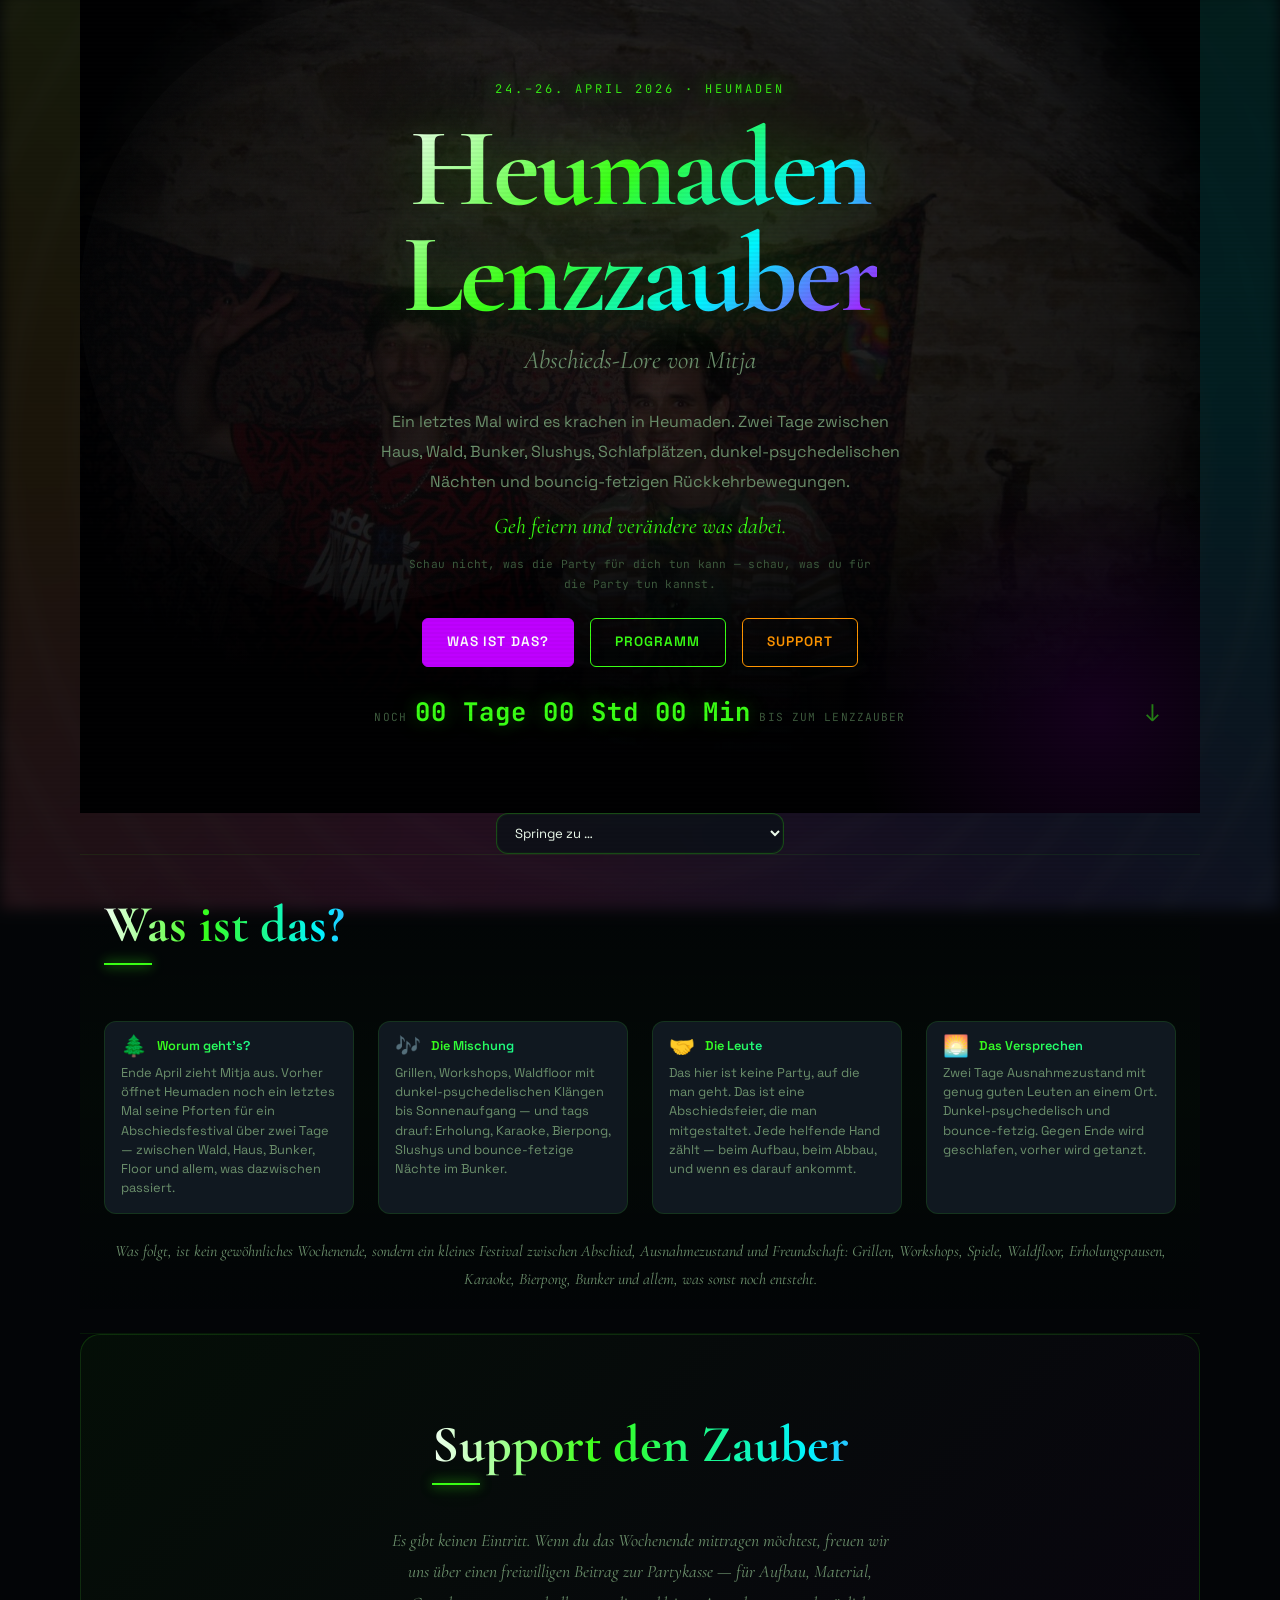
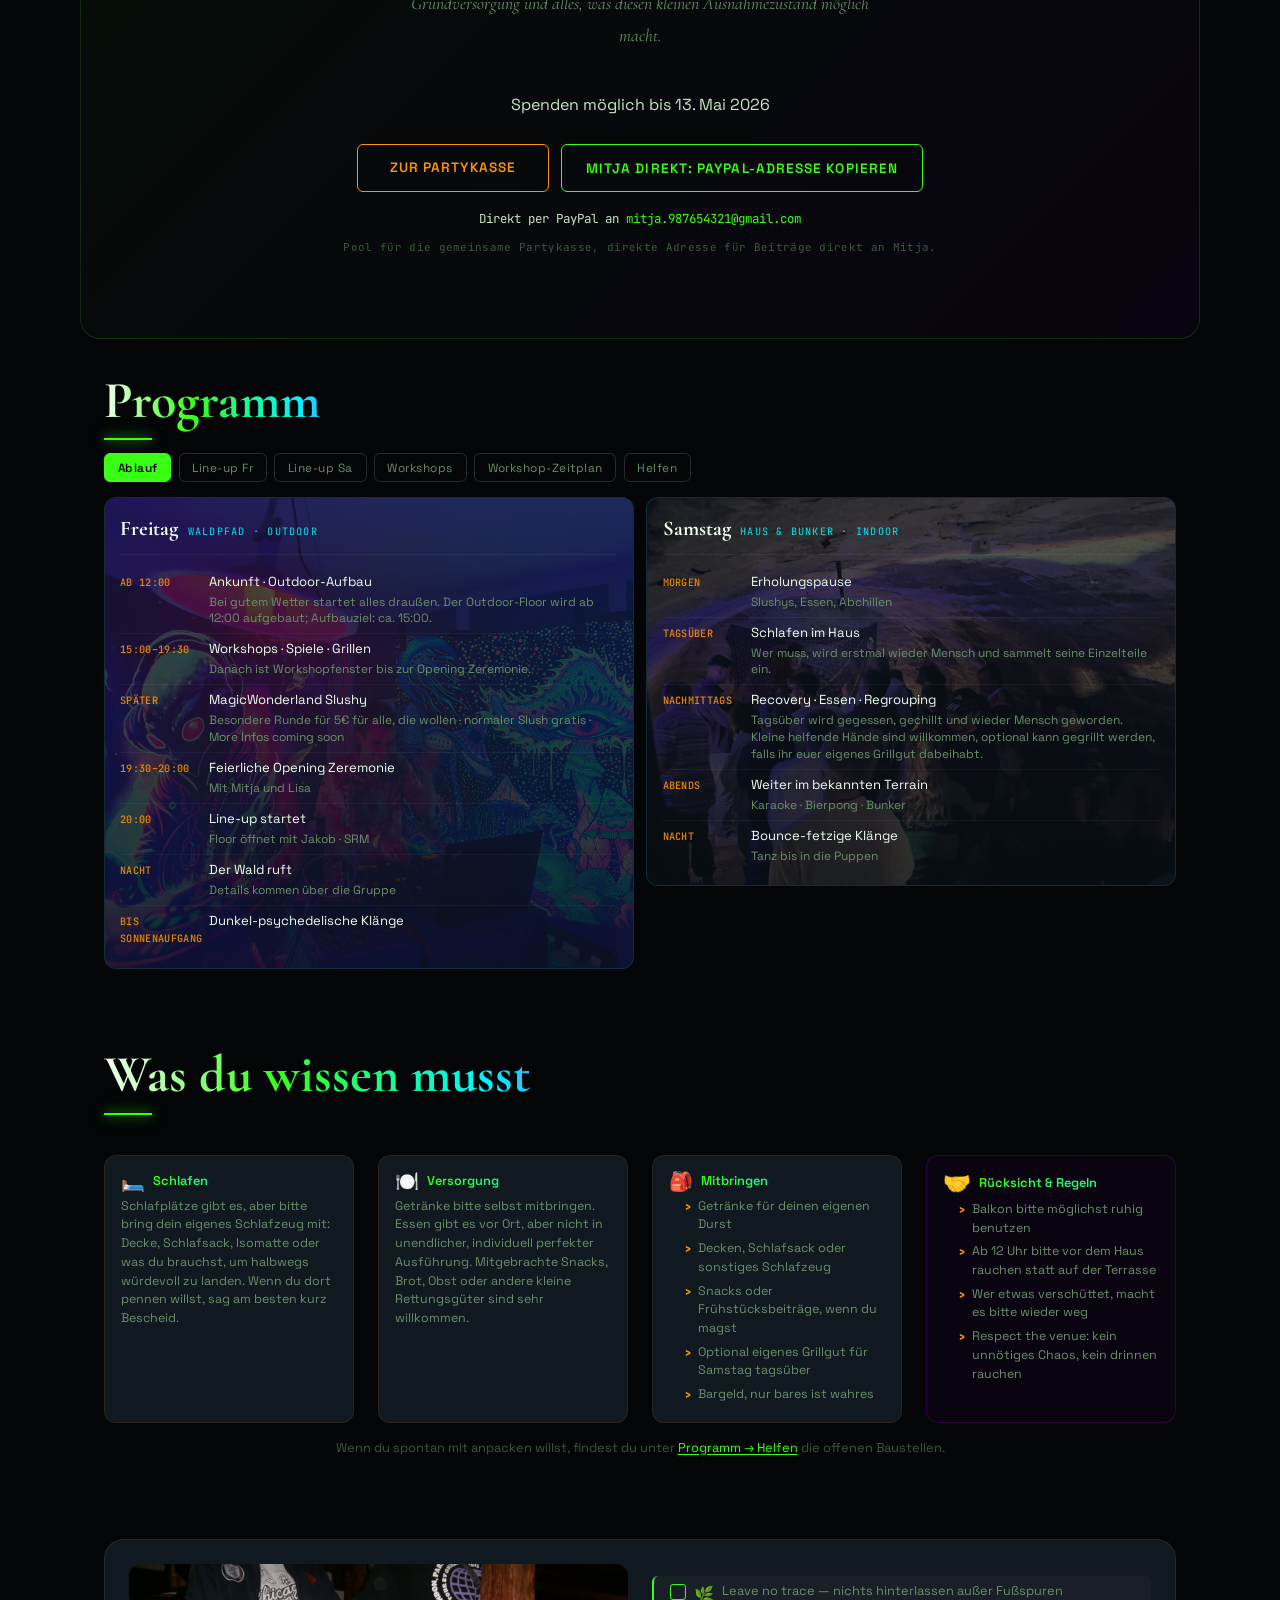
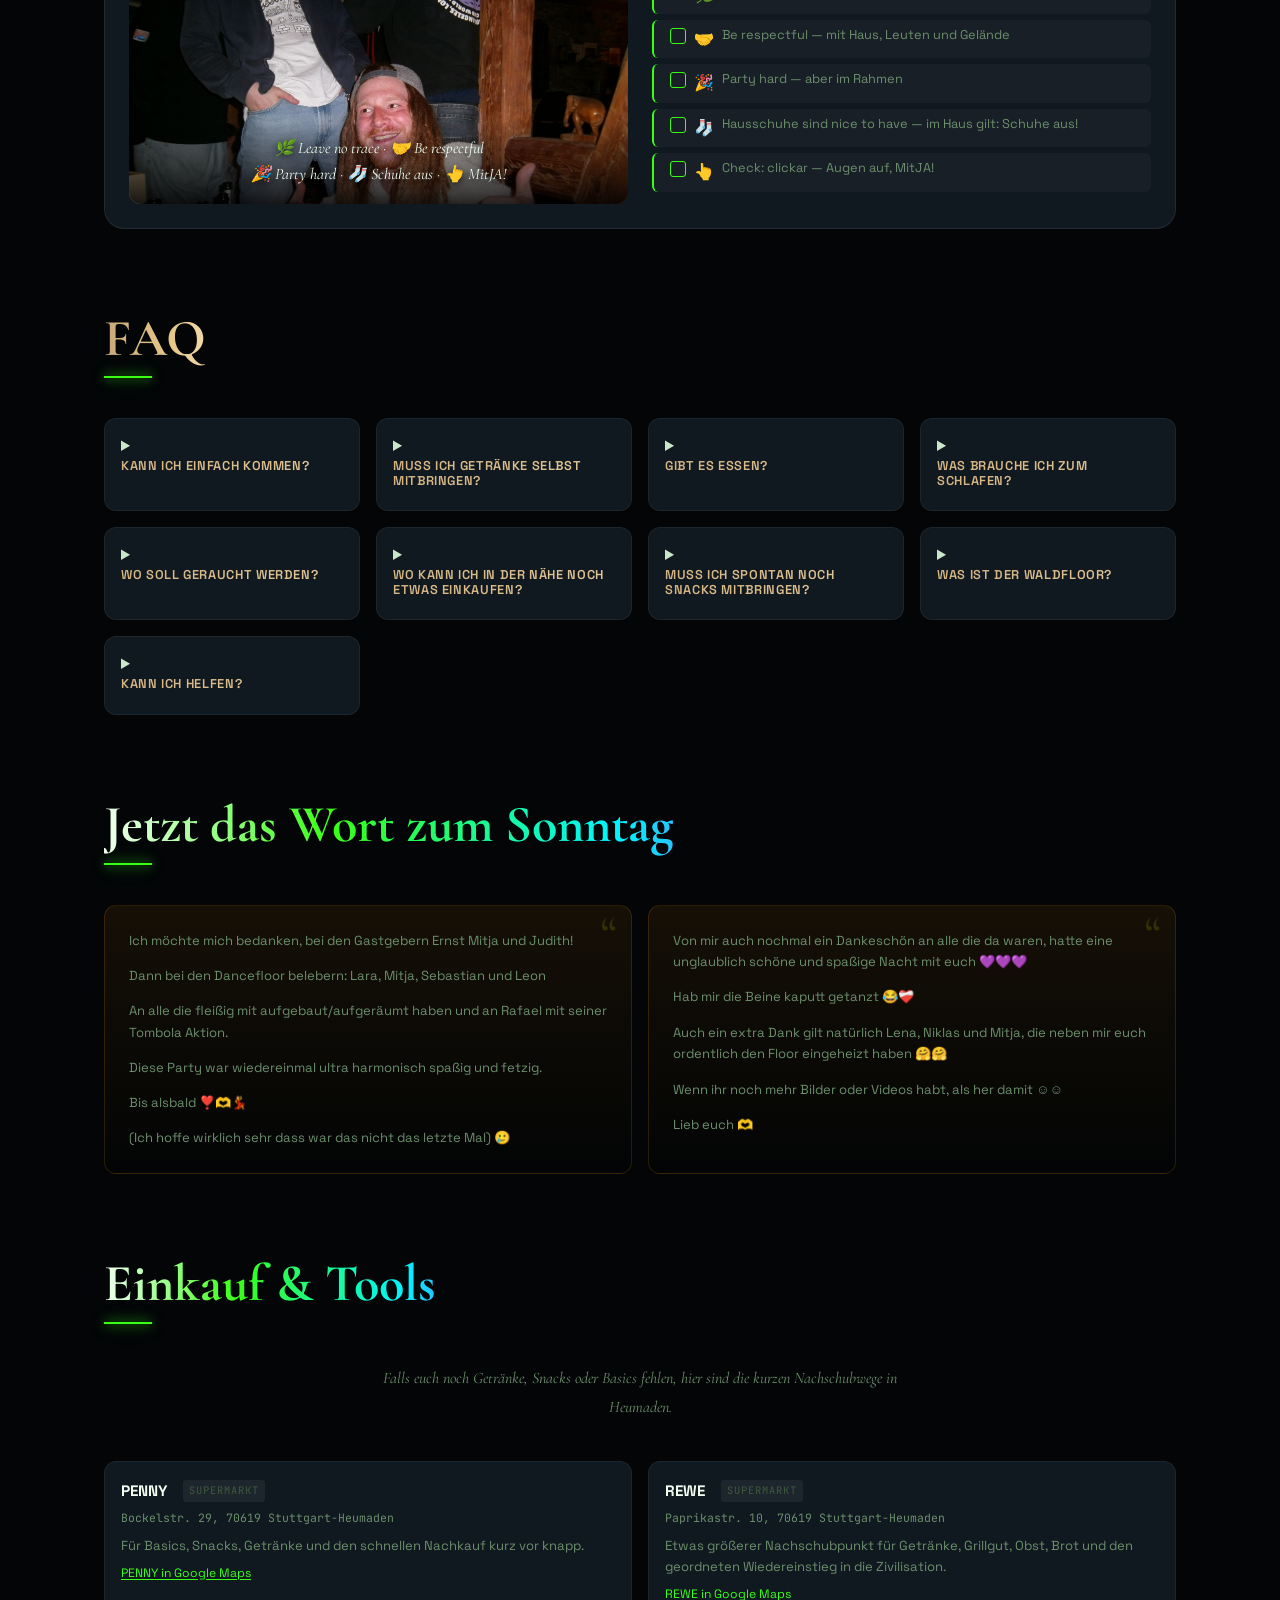
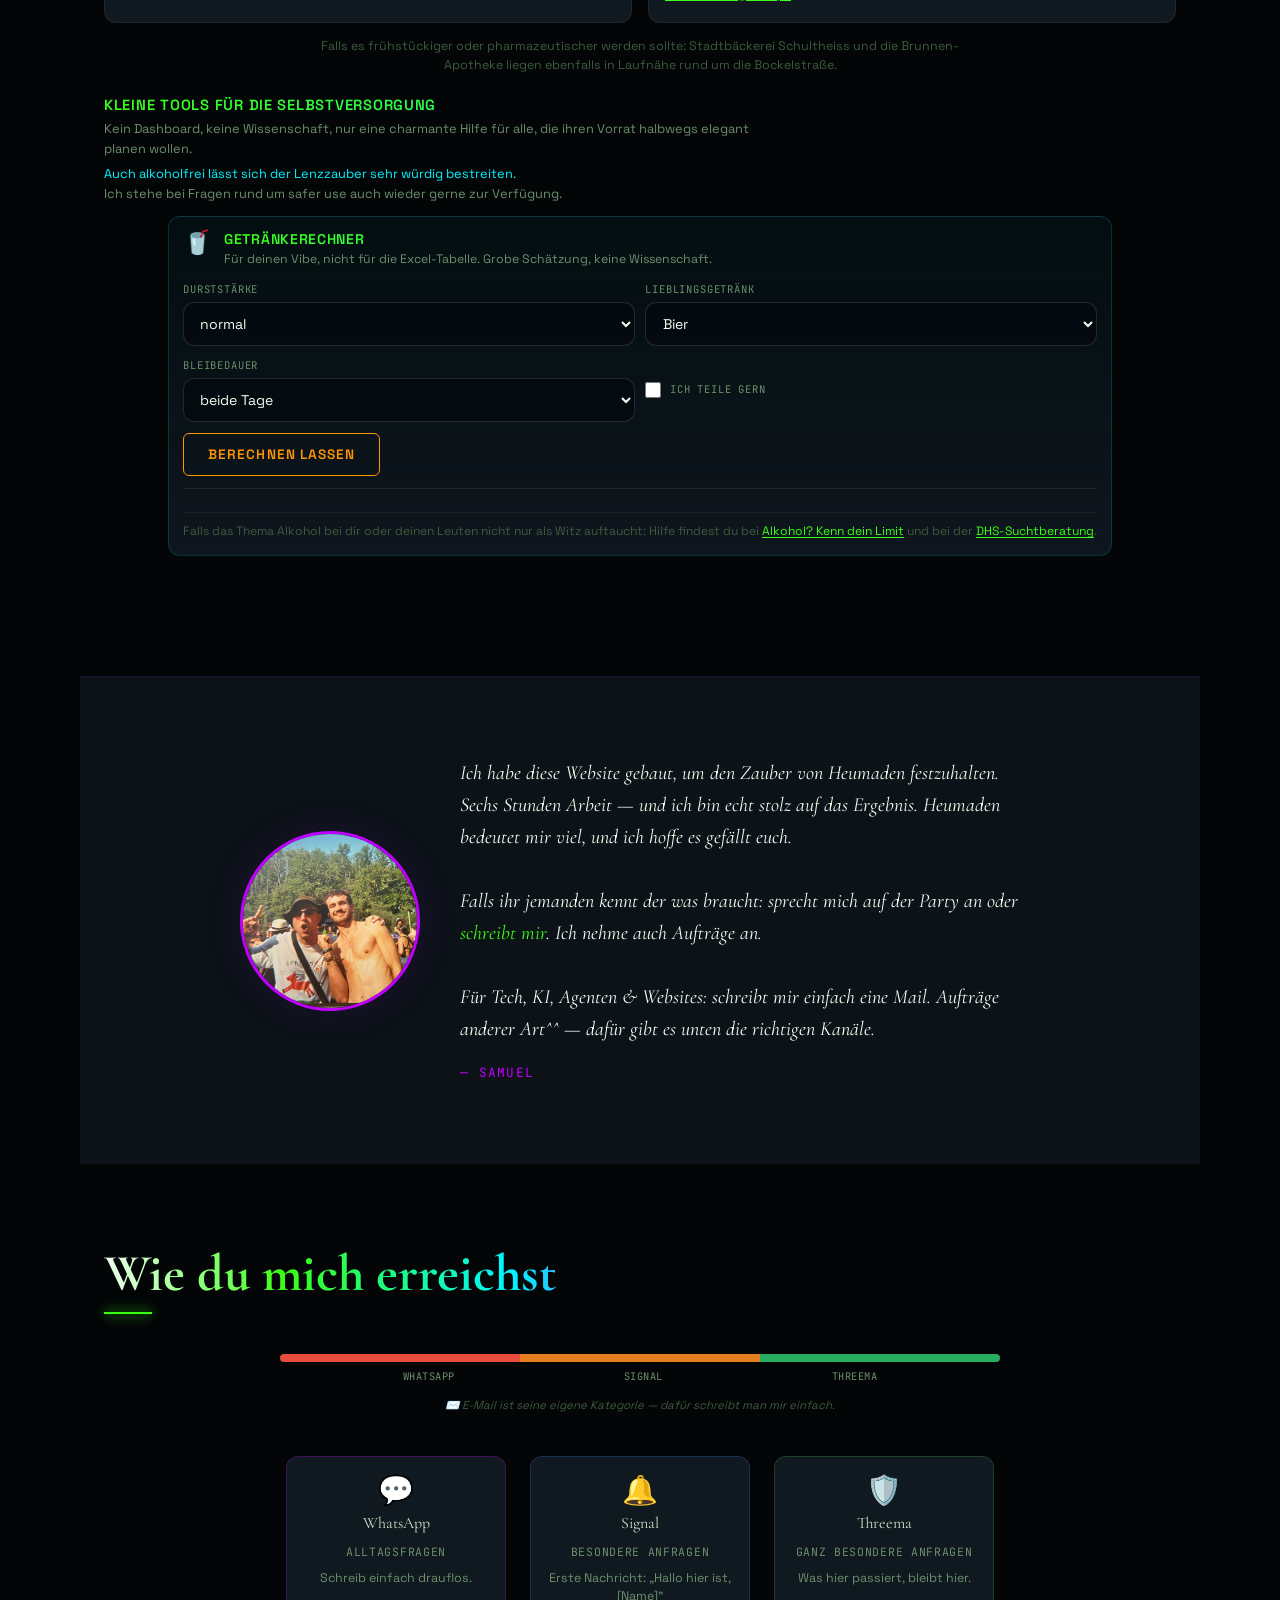
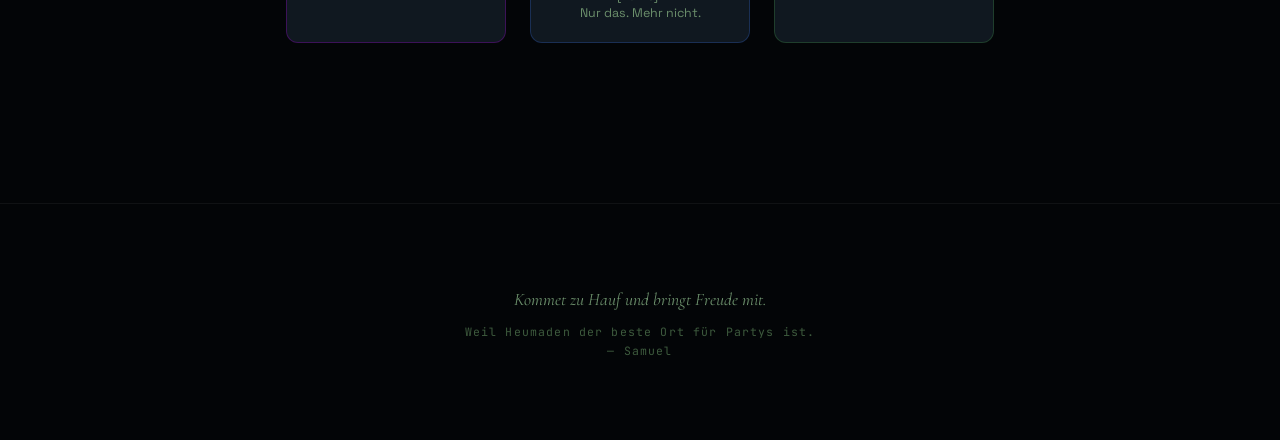
==== commit fa603b36: "Update lineup and remove location details" ====
--- a/index.html
+++ b/index.html
@@ -32,7 +32,7 @@
     <div class="hero-ctas">
       <a href="#was-ist-das" class="btn btn-violet">Was ist das?</a>
       <a href="#programm" class="btn">Programm</a>
-      <a href="#orte" class="btn btn-amber">Wo?</a>
+      <a href="#support" class="btn btn-amber">Support</a>
     </div>
     <div class="hero-countdown" id="hero-countdown" aria-live="polite">
       <span class="hc-label">Noch</span>
@@ -52,7 +52,6 @@
         <option value="#programm">Programm</option>
         <option value="#infos">Was du wissen musst</option>
         <option value="#community">Community</option>
-        <option value="#orte">Wo?</option>
         <option value="#faq">FAQ</option>
         <option value="#reviews">Wort zum Sonntag</option>
         <option value="#einkauf">Einkauf &amp; Tools</option>
@@ -157,14 +156,14 @@
             <span class="slot-time">ab 12:00</span>
             <div class="slot-content">
               <span class="slot-event">Ankunft · Outdoor-Aufbau</span>
-              <span class="slot-detail">Bei gutem Wetter startet alles draußen. Aufbauziel: ca. 15:00 fertig.</span>
+              <span class="slot-detail">Bei gutem Wetter startet alles draußen. Der Outdoor-Floor wird ab 12:00 aufgebaut; Aufbauziel: ca. 15:00.</span>
             </div>
           </div>
           <div class="slot">
             <span class="slot-time">15:00–19:30</span>
             <div class="slot-content">
               <span class="slot-event">Workshops · Spiele · Grillen</span>
-              <span class="slot-detail">Freitag ist das Workshopfenster bis zur Opening Zeremonie.</span>
+              <span class="slot-detail">Danach ist Workshopfenster bis zur Opening Zeremonie.</span>
             </div>
           </div>
           <div class="slot">
@@ -185,14 +184,14 @@
             <span class="slot-time">20:00</span>
             <div class="slot-content">
               <span class="slot-event">Line-up startet</span>
-              <span class="slot-detail">Floor öffnet mit Niklas · BauZZner</span>
+              <span class="slot-detail">Floor öffnet mit Jakob · SRM</span>
             </div>
           </div>
           <div class="slot">
             <span class="slot-time">Nacht</span>
             <div class="slot-content">
               <span class="slot-event">Der Wald ruft</span>
-              <span class="slot-detail">15 min Fußweg vom Haus</span>
+              <span class="slot-detail">Details kommen über die Gruppe</span>
             </div>
           </div>
           <div class="slot">
@@ -255,37 +254,29 @@
         <p>Der Pfad ist fast versiegelt. Manche Slots bleiben offen für Energie, Interesse und spontane Übergaben.</p>
       </div>
       <div class="lineup-day" id="friday">
-        <div class="act-card act-card--special act-card--tba">
-          <div class="act-avatar-placeholder">🌿</div>
-          <div class="act-info">
-            <span class="act-name">Leiser Open-Call</span>
-            <span class="act-note">Falls Interesse entsteht · bitte soft starten</span>
-          </div>
-          <span class="act-time">16:00–18:00</span>
-        </div>
-        <div class="act-card act-card--special act-card--tba">
-          <div class="act-avatar-placeholder">🌘</div>
-          <div class="act-info">
-            <span class="act-name">Warm-up offen</span>
-            <span class="act-note">Falls Interesse entsteht · etwas leiser</span>
-          </div>
-          <span class="act-time">18:00–19:30</span>
-        </div>
         <div class="act-card act-card--special">
           <div class="act-avatar-placeholder">🕯️</div>
           <div class="act-info">
             <span class="act-name">Feierliche Opening Zeremonie</span>
-            <span class="act-note">Mit Mitja und Lisa · der Kreis öffnet sich</span>
+            <span class="act-note">Mit Mitja, Lisa, … · der Kreis öffnet sich</span>
           </div>
           <span class="act-time">19:30–20:00</span>
         </div>
-        <div class="act-card" data-sc-url="https://soundcloud.com/niklas-staude">
-          <div class="act-avatar-placeholder">🎵</div>
-          <div class="act-info">
-            <span class="act-name">BauZZner (Niklas)</span>
-            <span class="act-note"><a href="https://soundcloud.com/niklas-staude" target="_blank" rel="noopener" class="slot-link">soundcloud</a></span>
-          </div>
-          <span class="act-time">20:00–22:00</span>
+        <div class="act-card" data-sc-url="https://soundcloud.com/srmshroom">
+          <div class="act-avatar-placeholder">🎵</div>
+          <div class="act-info">
+            <span class="act-name">SRM (Jakob)</span>
+            <span class="act-note"><a href="https://m.soundcloud.com/srmshroom" target="_blank" rel="noopener" class="slot-link">soundcloud</a></span>
+          </div>
+          <span class="act-time">20:00–21:30</span>
+        </div>
+        <div class="act-card" data-sc-url="https://soundcloud.com/tobytrue">
+          <div class="act-avatar-placeholder">🎵</div>
+          <div class="act-info">
+            <span class="act-name">TobyTrue (Toby)</span>
+            <span class="act-note">Prog. Goa/Psytrance · 138–145 BPM · <a href="https://soundcloud.com/tobytrue" target="_blank" rel="noopener" class="slot-link">soundcloud</a></span>
+          </div>
+          <span class="act-time">21:30–23:00</span>
         </div>
         <div class="act-card" data-sc-url="https://soundcloud.com/dzube">
           <div class="act-avatar-placeholder">🎵</div>
@@ -293,45 +284,37 @@
             <span class="act-name">Lennard Dziubinsky (Lennard)</span>
             <span class="act-note"><a href="https://soundcloud.com/dzube" target="_blank" rel="noopener" class="slot-link">soundcloud</a></span>
           </div>
-          <span class="act-time">22:00–23:30</span>
-        </div>
-        <div class="act-card" data-sc-url="https://soundcloud.com/tobytrue">
-          <div class="act-avatar-placeholder">🎵</div>
-          <div class="act-info">
-            <span class="act-name">TobyTrue (Toby)</span>
-            <span class="act-note"><a href="https://soundcloud.com/tobytrue" target="_blank" rel="noopener" class="slot-link">soundcloud</a></span>
-          </div>
-          <span class="act-time">23:30–01:00</span>
+          <span class="act-time">23:00–00:30</span>
         </div>
         <div class="act-card" data-sc-url="https://soundcloud.com/user-612903642">
           <div class="act-avatar-placeholder">🎵</div>
           <div class="act-info">
             <span class="act-name">NOxCuse (Seb)</span>
-            <span class="act-note"><a href="https://soundcloud.com/user-612903642" target="_blank" rel="noopener" class="slot-link">soundcloud</a></span>
-          </div>
-          <span class="act-time">01:00–02:30</span>
+            <span class="act-note">Trance / Acid / Hardtechno · <a href="https://soundcloud.com/user-612903642" target="_blank" rel="noopener" class="slot-link">soundcloud</a></span>
+          </div>
+          <span class="act-time">00:30–02:00</span>
         </div>
         <div class="act-card" data-sc-url="https://soundcloud.com/mitjapzi">
           <div class="act-avatar-placeholder">🎵</div>
           <div class="act-info">
             <span class="act-name">mitjapzi (Mitja)</span>
-            <span class="act-note"><a href="https://soundcloud.com/mitjapzi" target="_blank" rel="noopener" class="slot-link">soundcloud</a></span>
-          </div>
-          <span class="act-time">02:30–04:00</span>
+            <span class="act-note">Psy / Darkpsy / Hitech · 150–180 BPM · <a href="https://soundcloud.com/mitjapzi" target="_blank" rel="noopener" class="slot-link">soundcloud</a></span>
+          </div>
+          <span class="act-time">02:00–04:00</span>
         </div>
         <div class="act-card" data-sc-url="https://soundcloud.com/heidronic">
           <div class="act-avatar-placeholder">🎵</div>
           <div class="act-info">
             <span class="act-name">Heidronic (Jona)</span>
-            <span class="act-note"><a href="https://soundcloud.com/heidronic" target="_blank" rel="noopener" class="slot-link">soundcloud</a></span>
+            <span class="act-note">Night Fullon / Twilight · 148–150 BPM · <a href="https://soundcloud.com/heidronic" target="_blank" rel="noopener" class="slot-link">soundcloud</a></span>
           </div>
           <span class="act-time">04:00–05:30</span>
         </div>
-        <div class="act-card" data-sc-url="https://soundcloud.com/leon-265735031">
-          <div class="act-avatar-placeholder">🎵</div>
-          <div class="act-info">
-            <span class="act-name">AMOR (Huppe)</span>
-            <span class="act-note"><a href="https://soundcloud.com/leon-265735031" target="_blank" rel="noopener" class="slot-link">soundcloud</a></span>
+        <div class="act-card">
+          <div class="act-avatar-placeholder">🎵</div>
+          <div class="act-info">
+            <span class="act-name">AMOR</span>
+            <span class="act-note">Morgenslot</span>
           </div>
           <span class="act-time">05:30–07:00</span>
         </div>
@@ -350,14 +333,14 @@
     <div id="prog-lineup-sa" class="prog-view">
       <div class="lineup-teaser">
         <span class="lineup-teaser-kicker">Finalerer Drop · Samstag</span>
-        <p>Der Bunker ist geladen. Ein früher Slot bleibt noch ein leuchtendes Fragezeichen für spontane Energie.</p>
+        <p>Der Bunker ist geladen. Die Nacht läuft durch bis Open Deck, je nachdem wie viel Energie noch im Raum ist.</p>
       </div>
       <div class="lineup-day" id="saturday">
-        <div class="act-card act-card--special act-card--tba">
-          <div class="act-avatar-placeholder">🌀</div>
-          <div class="act-info">
-            <span class="act-name">Secret Warm-up</span>
-            <span class="act-note">TBA · der Slot bleibt offen für den richtigen Impuls</span>
+        <div class="act-card" data-sc-url="https://soundcloud.com/niklas-staude">
+          <div class="act-avatar-placeholder">🎵</div>
+          <div class="act-info">
+            <span class="act-name">BauZZner (Niklas)</span>
+            <span class="act-note"><a href="https://soundcloud.com/niklas-staude" target="_blank" rel="noopener" class="slot-link">soundcloud</a></span>
           </div>
           <span class="act-time">20:00–21:30</span>
         </div>
@@ -365,7 +348,7 @@
           <div class="act-avatar-placeholder">🎵</div>
           <div class="act-info">
             <span class="act-name">L4RA (Lara)</span>
-            <span class="act-note"><a href="https://soundcloud.com/soundsynergy" target="_blank" rel="noopener" class="slot-link">soundcloud</a></span>
+            <span class="act-note">160 BPM Trance / Bounce / Techno · <a href="https://soundcloud.com/soundsynergy" target="_blank" rel="noopener" class="slot-link">soundcloud</a></span>
           </div>
           <span class="act-time">21:30–23:00</span>
         </div>
@@ -393,11 +376,11 @@
           </div>
           <span class="act-time">02:30–04:00</span>
         </div>
-        <div class="act-card">
+        <div class="act-card" data-sc-url="https://soundcloud.com/shahryarrnaji">
           <div class="act-avatar-placeholder">🎵</div>
           <div class="act-info">
             <span class="act-name">Shah</span>
-            <span class="act-note">04:00-Ritual · Profil folgt vielleicht noch</span>
+            <span class="act-note">Schranz · <a href="https://soundcloud.com/shahryarrnaji" target="_blank" rel="noopener" class="slot-link">soundcloud</a></span>
           </div>
           <span class="act-time">04:00–05:00</span>
         </div>
@@ -405,7 +388,7 @@
           <div class="act-avatar-placeholder">🎵</div>
           <div class="act-info">
             <span class="act-name">NOxCuse (Seb)</span>
-            <span class="act-note"><a href="https://soundcloud.com/user-612903642" target="_blank" rel="noopener" class="slot-link">soundcloud</a></span>
+            <span class="act-note">Schranz · <a href="https://soundcloud.com/user-612903642" target="_blank" rel="noopener" class="slot-link">soundcloud</a></span>
           </div>
           <span class="act-time">05:00–06:30</span>
         </div>
@@ -426,7 +409,7 @@
       <div class="workshop-callout">
         <span class="workshop-callout-kicker">Freitag · erste Zusagen stehen</span>
         <h3>Workshops, Spiele und kleine Eskalationen</h3>
-        <p>Alle Workshops sind für Freitag gedacht, nach dem Aufbau und vor der Opening Zeremonie. Zeiten sind Orientierung, die finale Einteilung läuft in der <a href="https://chat.whatsapp.com/GMdp1x0mp1v1D1uTjMfEDq?mode=gi_t" target="_blank" rel="noopener noreferrer" class="info-link">Helping-Hands-Gruppe</a>.</p>
+        <p>Alle Workshops sind für Freitag gedacht, nach dem Aufbau und vor der Opening Zeremonie. Bei gutem Wetter passiert das draußen. Zeiten sind Orientierung, die finale Einteilung läuft in der <a href="https://chat.whatsapp.com/GMdp1x0mp1v1D1uTjMfEDq?mode=gi_t" target="_blank" rel="noopener noreferrer" class="info-link">Helping-Hands-Gruppe</a>.</p>
       </div>
 
       <div class="workshop-material-grid">
@@ -438,7 +421,7 @@
               <h3>Spiele &amp; Challenges</h3>
               <span class="wm-time">Raffi</span>
             </div>
-            <p class="wm-desc">Verschiedene Spielchen und Challenges mit Gewinnern und Preisen. Dauer grob 90 Minuten.</p>
+            <p class="wm-desc">Verschiedene Spielchen und Challenges mit Gewinnern und Preisen. Alle, die Lust haben, können mitmachen. Dauer grob 90 Minuten.</p>
             <p class="wm-material">💡 <strong>Status:</strong> Slot im Freitag-Zeitplan vorgesehen.</p>
           </div>
         </div>
@@ -450,8 +433,8 @@
               <h3>Bastelwerkstatt</h3>
               <span class="wm-time">Raffi + Franzi</span>
             </div>
-            <p class="wm-desc">Papierflieger mit Material und Anleitung, dazu Armbandknüpfen. Raffi organisiert, Franzi unterstützt beim Knüpfen.</p>
-            <p class="wm-material">💡 <strong>Format:</strong> Offen, selbsterklärend, Menschen können dazukommen.</p>
+            <p class="wm-desc">Papierflieger mit Material und Anleitung, Armbandknüpfen und eigene Becher gestalten mit Stiften, Stickern, Washi Tape und optionaler Kordel zum Umhängen.</p>
+            <p class="wm-material">💡 <strong>Format:</strong> Offen, selbsterklärend, Raffi organisiert Material und Anleitungen, Franzi unterstützt beim Knüpfen.</p>
           </div>
         </div>
 
@@ -535,56 +518,56 @@
     <div id="prog-workshop-timetable" class="prog-view">
 
       <div class="workshop-callout">
-        <span class="workshop-callout-kicker">Freitag · 15:00–19:30</span>
+        <span class="workshop-callout-kicker">Freitag · Zeiten folgen</span>
         <h3>Workshop-Zeitplan</h3>
-        <p>Der Aufbau soll bis ca. 15:00 stehen. Danach ist Workshopfenster bis zur feierlichen Opening Zeremonie um 19:30. Die Zeiten sind Orientierung und können in der Helping-Hands-Gruppe noch geschoben werden.</p>
+        <p>Der Aufbau soll bis ca. 15:00 stehen. Danach ist Workshopfenster bis zur feierlichen Opening Zeremonie um 19:30. Feste Workshop-Zeiten werden erst eingetragen, wenn sie final stehen.</p>
       </div>
 
       <div class="workshop-timeline">
         <div class="workshop-time-row">
-          <span class="workshop-time">15:00–16:30</span>
+          <span class="workshop-time">Zeit folgt</span>
           <div class="workshop-time-copy">
             <strong>Spiele &amp; Challenges</strong>
             <span>Raffi · ca. 90 Minuten · mit Preisen</span>
           </div>
         </div>
         <div class="workshop-time-row">
-          <span class="workshop-time">15:00–18:30</span>
+          <span class="workshop-time">Zeit folgt</span>
           <div class="workshop-time-copy">
             <strong>Bastelwerkstatt offen</strong>
-            <span>Papierflieger selbstständig · Armbandknüpfen mit Raffi und Franzi</span>
+            <span>Papierflieger selbstständig · Armbandknüpfen mit Raffi und Franzi · Becher gestalten</span>
           </div>
         </div>
         <div class="workshop-time-row">
-          <span class="workshop-time">16:00–17:00</span>
+          <span class="workshop-time">Zeit folgt</span>
           <div class="workshop-time-copy">
             <strong>Wikingerschach</strong>
             <span>Franzi organisiert · draußen, wenn Wetter und Fläche passen</span>
           </div>
         </div>
         <div class="workshop-time-row">
-          <span class="workshop-time">16:30–17:30</span>
+          <span class="workshop-time">Zeit folgt</span>
           <div class="workshop-time-copy">
             <strong>Musicproducing</strong>
             <span>Quirin · kleiner Einstieg in Sound und Producing</span>
           </div>
         </div>
         <div class="workshop-time-row">
-          <span class="workshop-time">17:30–18:15</span>
+          <span class="workshop-time">Zeit folgt</span>
           <div class="workshop-time-copy">
             <strong>How to Demo für linke Querulant:innen</strong>
             <span>Michi</span>
           </div>
         </div>
         <div class="workshop-time-row">
-          <span class="workshop-time">18:15–18:45</span>
+          <span class="workshop-time">Zeit folgt</span>
           <div class="workshop-time-copy">
             <strong>Line Dance für Faule</strong>
             <span>Judy · niedrigschwellig, würdevoll optional</span>
           </div>
         </div>
         <div class="workshop-time-row workshop-time-row--open">
-          <span class="workshop-time">laufend</span>
+          <span class="workshop-time">Zeit folgt</span>
           <div class="workshop-time-copy">
             <strong>Tombola · freie Ideen · kleine Beiträge</strong>
             <span>Raffi sucht Preishilfe; neue Ideen weiter in die Helping-Hands-Gruppe.</span>
@@ -601,7 +584,7 @@
         <span class="whatsapp-icon">💬</span>
         <div class="whatsapp-info">
           <span class="whatsapp-label">Helping-Hands Gruppe</span>
-          <p class="whatsapp-desc">Damit Workshops, Frühstück, Kochen, Aufbau, Lichttechnik und der ganze Zauber funktionieren, brauchen wir kleine Beiträge von vielen Leuten. Hier geht es um Info, Zusagen und spontane Koordination.</p>
+          <p class="whatsapp-desc">Damit Workshops, Frühstück, Kochen, Aufbau, Lichttechnik, Awareness und der ganze Zauber funktionieren, brauchen wir kleine Beiträge von vielen Leuten. Hier geht es um Info, Zusagen und spontane Koordination.</p>
           <a href="https://chat.whatsapp.com/GMdp1x0mp1v1D1uTjMfEDq?mode=gi_t" target="_blank" rel="noopener noreferrer" class="btn btn-sm btn-violet whatsapp-link">Helping-Hands beitreten</a>
         </div>
       </div>
@@ -612,8 +595,8 @@
         <div class="help-callout help-callout--slushy">
           <span class="help-callout-icon">🧊</span>
           <div class="help-callout-copy">
-            <span class="help-callout-label">Slushy-Maschine betreuen</span>
-            <p class="help-callout-text">Für Freitag und Samstag wird noch eine verlässliche Person gesucht, die befüllt, nachfüllt und ein Auge auf die Maschine hat. Samuel will das diesmal nicht selbst machen.</p>
+            <span class="help-callout-label">Slushy-Maschine Samstag betreuen</span>
+            <p class="help-callout-text">Bisher nur 1 Stimme. Gesucht wird noch verlässliche Hilfe, die befüllt, nachfüllt und ein Auge auf die Maschine hat. Samuel will das diesmal nicht selbst machen.</p>
             <p class="help-callout-linkline"><a href="https://support.ninjakitchen.com/hc/en-us/articles/14631901557020-FS301-Series-Ninja-Slushi-Professional-Frozen-Drink-Maker-Owner-s-Guide" target="_blank" rel="noopener" class="info-link">Offizielle Ninja Slushi Bedienungsanleitung</a></p>
           </div>
         </div>
@@ -622,7 +605,7 @@
           <span class="help-callout-icon">💡</span>
           <div class="help-callout-copy">
             <span class="help-callout-label">Lichttechniker*innen</span>
-            <p class="help-callout-text">Für Waldfloor, Kabel, Licht und Material werden Menschen gesucht, die konzentriert mitdenken und nichts wild verkabeln.</p>
+            <p class="help-callout-text">Bisher 3 Stimmen. Für Waldfloor, Kabel, Licht und Material werden Menschen gesucht, die konzentriert mitdenken und nichts wild verkabeln.</p>
           </div>
         </div>
 
@@ -638,7 +621,75 @@
           <span class="help-callout-icon">🧤</span>
           <div class="help-callout-copy">
             <span class="help-callout-label">Aufbau- und Abbauhände</span>
-            <p class="help-callout-text">Freitag braucht Aufbau, später Reset. Samstag und Sonntag braucht es Menschen, die nicht einfach verschwinden, wenn irgendwo Müll liegt.</p>
+            <p class="help-callout-text">Aufbau Freitag und Abbau Samstag haben je 6 Stimmen. Samstag und Sonntag braucht es trotzdem Menschen, die nicht einfach verschwinden, wenn irgendwo Müll liegt.</p>
+          </div>
+        </div>
+
+        <div class="help-callout">
+          <span class="help-callout-icon">☕</span>
+          <div class="help-callout-copy">
+            <span class="help-callout-label">Frühstücksteam Sonntag</span>
+            <p class="help-callout-text">Bisher 0 Stimmen. Hier braucht es noch Menschen, die Sonntagmorgen Kaffee, Essen und einen ruhigen Start mittragen.</p>
+          </div>
+        </div>
+
+        <div class="help-callout">
+          <span class="help-callout-icon">🤝</span>
+          <div class="help-callout-copy">
+            <span class="help-callout-label">Awareness-Team</span>
+            <p class="help-callout-text">Freitag und Samstag haben bisher je 2 Stimmen. Samstag braucht es außerdem ein kurzes Briefing mit den relevanten Infos.</p>
+          </div>
+        </div>
+      </div>
+
+      <div class="help-section-title">Planungsstand aus Abstimmung</div>
+
+      <div class="shift-grid">
+        <div class="shift-day">
+          <div class="shift-day-title">Schon mehrere Meldungen</div>
+          <div class="shift-row">
+            <span class="shift-time">6 Stimmen</span>
+            <span class="shift-task">Aufbau Freitag ab 12:00</span>
+          </div>
+          <div class="shift-row">
+            <span class="shift-time">6 Stimmen</span>
+            <span class="shift-task">Abbau Samstagmorgen ca. 08:00</span>
+          </div>
+          <div class="shift-row">
+            <span class="shift-time">4 Stimmen</span>
+            <span class="shift-task">Kochteam Samstag</span>
+          </div>
+          <div class="shift-row">
+            <span class="shift-time">3 Stimmen</span>
+            <span class="shift-task">Lichttechniker*in</span>
+          </div>
+          <div class="shift-row">
+            <span class="shift-time">3 Stimmen</span>
+            <span class="shift-task">Putztrupp Sonntag</span>
+          </div>
+        </div>
+
+        <div class="shift-day">
+          <div class="shift-day-title">Braucht noch Menschen</div>
+          <div class="shift-row">
+            <span class="shift-time">2 Stimmen</span>
+            <span class="shift-task">Frühstücksteam Samstag</span>
+          </div>
+          <div class="shift-row">
+            <span class="shift-time">2 Stimmen</span>
+            <span class="shift-task">Awareness-Team Freitag</span>
+          </div>
+          <div class="shift-row">
+            <span class="shift-time">2 Stimmen</span>
+            <span class="shift-task">Awareness-Team Samstag mit kurzem Briefing</span>
+          </div>
+          <div class="shift-row">
+            <span class="shift-time">1 Stimme</span>
+            <span class="shift-task">Slushy-Betreuer*in Samstag</span>
+          </div>
+          <div class="shift-row">
+            <span class="shift-time">0 Stimmen</span>
+            <span class="shift-task">Frühstücksteam Sonntag</span>
           </div>
         </div>
       </div>
@@ -685,6 +736,10 @@
             <span class="shift-time">laufend</span>
             <span class="shift-task">Deko, Kleinkram, schnelle Hände draußen</span>
           </div>
+          <div class="shift-row">
+            <span class="shift-time">abends</span>
+            <span class="shift-task">Awareness-Team Freitag: ansprechbar sein und relevante Infos im Blick behalten</span>
+          </div>
           <div class="shift-row shift-row--blank">
             <span class="shift-time">3–5 🧚</span>
             <span class="shift-task">Freies Feld: Outdoor-Crew, Waldfloor-Hilfe, Rettungsmissionen</span>
@@ -745,6 +800,10 @@
             <span class="shift-time">abends</span>
             <span class="shift-task">Slush-Maschine befüllen &amp; betreuen — zuverlässige Hilfe gesucht</span>
           </div>
+          <div class="shift-row">
+            <span class="shift-time">abends</span>
+            <span class="shift-task">Awareness-Team Samstag einarbeiten und die relevanten Infos kurz briefen</span>
+          </div>
           <div class="shift-row shift-row--blank">
             <span class="shift-time">2–4 🍳</span>
             <span class="shift-task">Freies Feld: Küche, Snacks, Frühstücks- oder Kochzauber</span>
@@ -757,6 +816,10 @@
 
         <div class="shift-day">
           <div class="shift-day-title">So · 26. Apr</div>
+          <div class="shift-row">
+            <span class="shift-time">morgens</span>
+            <span class="shift-task">Frühstücksteam Sonntag - bisher noch offen</span>
+          </div>
           <div class="shift-row">
             <span class="shift-time">ab 16:00</span>
             <span class="shift-task">Putztrupp: aufräumen, Müll wegbringen, Flächen retten</span>
@@ -859,122 +922,73 @@
     </div>
   </section>
 
-  <!-- ═══════════════════════════════════ ORTE / MAPS ═══════════════════════════════════ -->
-  <section class="locations" id="orte">
-    <h2>Wo?</h2>
-    <div class="location-cards">
-
-      <div class="location-card">
-        <div class="location-name">Freitag · Startpunkt</div>
-        <div class="location-address locked" id="addr-fri-lock">
-          <span class="addr-locked-msg">🔒 Adresse nach Login sichtbar</span>
-        </div>
-        <div class="location-address real hidden" id="addr-fri-real">
-          Heumaden
-        </div>
-        <div class="location-detail locked-detail hidden" id="detail-fri-lock">Wald · Grillen · Waldfloor</div>
-        <div class="location-detail real hidden" id="detail-fri-real">Wald · Grillen · Waldfloor · Outdoor</div>
-        <a href="https://maps.app.goo.gl/gERZXAxDN73kbogH6" target="_blank" rel="noopener" class="btn btn-amber addr-reveal-btn hidden" id="btn-fri">
-          <svg width="13" height="13" viewBox="0 0 24 24" fill="none" stroke="currentColor" stroke-width="2" stroke-linecap="round" stroke-linejoin="round" aria-hidden="true"><path d="M12 2C8.13 2 5 5.13 5 9c0 5.25 7 13 7 13s7-7.75 7-13c0-3.87-3.13-7-7-7zm0 9.5a2.5 2.5 0 1 1 0-5 2.5 2.5 0 0 1 0 5z"/></svg>
-          In Google Maps
-        </a>
-      </div>
-
-      <div class="location-card">
-        <div class="location-name">Samstag · Bunker</div>
-        <div class="location-address locked" id="addr-sat-lock">
-          <span class="addr-locked-msg">🔒 Adresse nach Login sichtbar</span>
-        </div>
-        <div class="location-address real hidden" id="addr-sat-real">
-          Nellingerstraße 3, 70619 Stuttgart
-        </div>
-        <div class="location-detail locked-detail hidden" id="detail-sat-lock">Indoor · Tanzfläche · Karaoke</div>
-        <div class="location-detail real hidden" id="detail-sat-real">Indoor · Tanzfläche · Karaoke · Bunker</div>
-        <a href="https://www.google.com/maps/search/?api=1&amp;query=Bockelstra%C3%9Fe%2C+70619+Stuttgart-Heumaden" target="_blank" rel="noopener" class="btn btn-amber addr-reveal-btn hidden" id="btn-sat">
-          <svg width="13" height="13" viewBox="0 0 24 24" fill="none" stroke="currentColor" stroke-width="2" stroke-linecap="round" stroke-linejoin="round" aria-hidden="true"><path d="M12 2C8.13 2 5 5.13 5 9c0 5.25 7 13 7 13s7-7.75 7-13c0-3.87-3.13-7-7-7zm0 9.5a2.5 2.5 0 1 1 0-5 2.5 2.5 0 0 1 0 5z"/></svg>
-          In Google Maps
-        </a>
-      </div>
-
-    </div>
-
-    <div class="addr-gate" id="addr-gate">
-      <p class="addr-gate-label">Orte freischalten</p>
-      <div class="addr-gate-input-row">
-        <input
-          type="password"
-          id="addr-password"
-          class="addr-password-input"
-          placeholder="Passwort eingeben..."
-          autocomplete="off"
-          spellcheck="false"
-        >
-        <button class="btn btn-amber addr-unlock-btn" id="addr-unlock-btn">Entsperren</button>
-      </div>
-      <p class="addr-gate-error hidden" id="addr-error">Falsches Passwort.</p>
-      <p class="addr-gate-hint">Der volle Name des Gastgebers — Vornamen und Nachnamen.</p>
-    </div>
-  </section>
-
   <!-- ═══════════════════════════════════ FAQ ═══════════════════════════════════ -->
   <section class="faq" id="faq">
     <h2>FAQ</h2>
     <div class="faq-grid">
 
-      <div class="faq-item">
-        <h3>Kann ich einfach kommen?</h3>
-        <p>Ja, aber bitte Bescheid sagen. especially wenn du mit mehreren kommst.</p>
-      </div>
-
-      <div class="faq-item">
-        <h3>Muss ich Getränke selbst mitbringen?</h3>
-        <p>Ja, bitte. Getränke sind Selbstversorgung. Wasser bleibt trotzdem eine sehr gute Idee.</p>
-      </div>
-
-      <div class="faq-item">
-        <h3>Gibt es Essen?</h3>
-        <p>Ja, es wird vor Ort Essen geben. Trotzdem freuen sich alle über mitgebrachte Snacks, Brot, Obst oder andere kleine Rettungsgüter.</p>
-      </div>
-
-      <div class="faq-item">
-        <h3>Was brauche ich zum Schlafen?</h3>
-        <p>Bitte bring Decke, Schlafsack, Isomatte oder dein sonstiges Schlafzeug selbst mit. Schlafplätze gibt es, aber nicht den kompletten Hotelservice.</p>
-      </div>
-
-      <div class="faq-item">
-        <h3>Wo soll geraucht werden?</h3>
-        <p>Ab 12 Uhr bitte vor dem Haus rauchen statt auf der Terrasse. Balkon generell eher ruhig benutzen, drinnen natürlich nicht.</p>
-      </div>
-
-      <div class="faq-item">
-        <h3>Wo kann ich in der Nähe noch etwas einkaufen?</h3>
-        <p>PENNY und REWE liegen beide in Stuttgart-Heumaden. Die direkten Navigationslinks findest du unter <a href="#einkauf" class="info-link">Einkauf &amp; Tools</a>.</p>
-      </div>
-
-      <div class="faq-item">
-        <h3>Muss ich spontan noch Snacks mitbringen?</h3>
-        <p>Willkommen, aber kein Muss. Wenn du noch was Feines in der Tasche hast, findet es ziemlich sicher Freunde.</p>
-      </div>
-
-      <div class="faq-item">
-        <h3>Was ist der Waldfloor?</h3>
-        <p>Freitagnacht, ungefähr 15 Minuten Fußweg vom Haus in den Wald. Dunkel-psychedelische Klänge bis Sonnenaufgang.</p>
-      </div>
-
-      <div class="faq-item">
-        <h3>Kann ich helfen?</h3>
-        <p>Ja. Siehe <a href="#prog-helfen" class="info-link">Programm → Helfen</a> oder komm einfach early und frag kurz, wo gerade Hände fehlen.</p>
-      </div>
-
-      <div class="faq-item">
-        <h3>Wo ist das genau?</h3>
-        <p>Wer Mitja kennt, weiß grob die Richtung. Die genaue Freischaltung läuft über den Adressbereich weiter oben.</p>
-      </div>
-
-      <div class="faq-item">
-        <h3>Wie lautet das Passwort?</h3>
-        <p>Der volle Name des Gastgebers — Vor- und Nachname zusammengeschrieben.</p>
-      </div>
+      <details class="faq-item">
+        <summary><h3>Kann ich einfach kommen?</h3></summary>
+        <div class="faq-content">
+          <p>Ja, aber bitte Bescheid sagen. especially wenn du mit mehreren kommst.</p>
+        </div>
+      </details>
+
+      <details class="faq-item">
+        <summary><h3>Muss ich Getränke selbst mitbringen?</h3></summary>
+        <div class="faq-content">
+          <p>Ja, bitte. Getränke sind Selbstversorgung. Wasser bleibt trotzdem eine sehr gute Idee.</p>
+        </div>
+      </details>
+
+      <details class="faq-item">
+        <summary><h3>Gibt es Essen?</h3></summary>
+        <div class="faq-content">
+          <p>Ja, es wird vor Ort Essen geben. Trotzdem freuen sich alle über mitgebrachte Snacks, Brot, Obst oder andere kleine Rettungsgüter.</p>
+        </div>
+      </details>
+
+      <details class="faq-item">
+        <summary><h3>Was brauche ich zum Schlafen?</h3></summary>
+        <div class="faq-content">
+          <p>Bitte bring Decke, Schlafsack, Isomatte oder dein sonstiges Schlafzeug selbst mit. Schlafplätze gibt es, aber nicht den kompletten Hotelservice.</p>
+        </div>
+      </details>
+
+      <details class="faq-item">
+        <summary><h3>Wo soll geraucht werden?</h3></summary>
+        <div class="faq-content">
+          <p>Ab 12 Uhr bitte vor dem Haus rauchen statt auf der Terrasse. Balkon generell eher ruhig benutzen, drinnen natürlich nicht.</p>
+        </div>
+      </details>
+
+      <details class="faq-item">
+        <summary><h3>Wo kann ich in der Nähe noch etwas einkaufen?</h3></summary>
+        <div class="faq-content">
+          <p>PENNY und REWE liegen beide in Stuttgart-Heumaden. Die direkten Navigationslinks findest du unter <a href="#einkauf" class="info-link">Einkauf &amp; Tools</a>.</p>
+        </div>
+      </details>
+
+      <details class="faq-item">
+        <summary><h3>Muss ich spontan noch Snacks mitbringen?</h3></summary>
+        <div class="faq-content">
+          <p>Willkommen, aber kein Muss. Wenn du noch was Feines in der Tasche hast, findet es ziemlich sicher Freunde.</p>
+        </div>
+      </details>
+
+      <details class="faq-item">
+        <summary><h3>Was ist der Waldfloor?</h3></summary>
+        <div class="faq-content">
+          <p>Freitagnacht draußen, dunkel-psychedelische Klänge bis Sonnenaufgang. Die genauen Infos kommen über die Gruppe.</p>
+        </div>
+      </details>
+
+      <details class="faq-item">
+        <summary><h3>Kann ich helfen?</h3></summary>
+        <div class="faq-content">
+          <p>Ja. Siehe <a href="#prog-helfen" class="info-link">Programm → Helfen</a> oder komm einfach early und frag kurz, wo gerade Hände fehlen.</p>
+        </div>
+      </details>
 
     </div>
   </section>
@@ -1188,5 +1202,21 @@
   </footer>
 
   <script src="js/lineup.js"></script>
+  <script>
+    // Laufband "Was ist das?" Mobile
+    const wg = document.querySelector('.whatis-grid');
+    if (wg && window.innerWidth <= 768) {
+      let p = 0; let t = false;
+      wg.addEventListener('touchstart', () => t = true, {passive: true});
+      wg.addEventListener('touchend', () => { t = false; p = wg.scrollLeft; }, {passive: true});
+      setInterval(() => {
+        if (!t) {
+          p += 0.8;
+          if (p >= wg.scrollWidth - wg.clientWidth) p = 0;
+          wg.scrollLeft = p;
+        }
+      }, 20);
+    }
+  </script>
 </body>
 </html>
--- a/css/style.css
+++ b/css/style.css
@@ -66,6 +66,33 @@
 
   /* Transitions */
   --ease: cubic-bezier(0.25, 0.46, 0.45, 0.94);
+}
+
+@media (max-width: 768px) {
+  :root {
+    --space-sm: 0.85rem;
+    --space-md: 1.15rem;
+    --space-lg: 1.6rem;
+    --space-xl: 2.8rem;
+  }
+
+  .hero {
+    padding-left: var(--space-md);
+    padding-right: var(--space-md);
+  }
+
+  .hero-eyebrow {
+    font-size: 0.68rem;
+    letter-spacing: 0.18em;
+  }
+
+  .hero .mood,
+  .hero-guidance,
+  .hero-motto {
+    width: calc(100vw - (2 * var(--space-md))) !important;
+    max-width: calc(100vw - (2 * var(--space-md))) !important;
+    box-sizing: border-box;
+  }
 }
 
 /* ═══════════════════════════════════════════════════════════
@@ -346,6 +373,13 @@
 }
 
 .hero-eyebrow {
+  position: relative;
+  inset: auto;
+  background: none;
+  filter: none;
+  z-index: 4;
+  width: 100%;
+  max-width: 100%;
   font-family: var(--font-mono);
   font-size: 0.75rem;
   letter-spacing: 0.25em;
@@ -354,6 +388,7 @@
   margin-bottom: var(--space-sm);
   opacity: 0.9;
   text-shadow: 0 0 20px var(--acid);
+  overflow-wrap: anywhere;
 }
 
 .hero h1 {
@@ -374,14 +409,18 @@
 }
 
 .hero .mood {
+  width: 100%;
   max-width: 540px;
   font-size: 1rem;
   line-height: 1.9;
   color: var(--text-dim);
   margin-bottom: var(--space-xs);
+  overflow-wrap: normal;
 }
 
 .hero-motto {
+  width: 100%;
+  max-width: 480px;
   font-family: var(--font-display);
   font-size: clamp(1rem, 3vw, 1.4rem);
   font-style: italic;
@@ -391,6 +430,8 @@
 }
 
 .hero-guidance {
+  width: 100%;
+  max-width: 480px;
   font-family: var(--font-mono);
   font-size: 0.7rem;
   color: var(--text-muted);
@@ -398,6 +439,7 @@
   letter-spacing: 0.02em;
   max-width: 480px;
   text-align: center;
+  overflow-wrap: normal;
 }
 
 .hero-ctas {
@@ -1139,154 +1181,8 @@
   font-weight: 700;
 }
 
-/* ═══════════════════════════════════════════════════════════
-   LOCATIONS
-══════════════════════════════════════════════════════════ */
-
-.location-cards {
-  display: grid;
-  grid-template-columns: 1fr;
-  gap: var(--space-md);
-}
-
-@media (min-width: 640px) {
-  .location-cards {
-    grid-template-columns: 1fr 1fr;
-  }
-}
-
-.location-card {
-  background: var(--bg-card);
-  border: 1px solid rgba(57, 255, 20, 0.1);
-  border-radius: var(--radius-md);
-  padding: var(--space-md);
-  text-align: center;
-  transition: all 0.3s var(--ease);
-}
-
-.location-card:hover {
-  border-color: var(--acid);
-  box-shadow: 0 0 25px var(--acid-soft);
-}
-
-.location-address.locked {
-  font-size: 0.85rem;
-  color: var(--text-muted);
-  font-style: italic;
-}
-
-.addr-locked-msg {
-  opacity: 0.7;
-}
-
-.location-detail.locked-detail {
-  font-size: 0.78rem;
-  color: var(--text-muted);
-  margin-bottom: var(--space-sm);
-  font-style: italic;
-}
-
-.addr-reveal-btn {
-  margin-top: var(--space-xs);
-}
-
-/* ─── ADDRESS GATE ─── */
-
-.addr-gate {
-  margin-top: var(--space-lg);
-  padding: var(--space-lg);
-  background: var(--bg-card);
-  border: 1px solid rgba(255, 149, 0, 0.2);
-  border-radius: var(--radius-md);
-  text-align: center;
-  max-width: 460px;
-  margin-left: auto;
-  margin-right: auto;
-}
-
-.addr-gate-label {
-  font-family: var(--font-head);
-  font-size: 0.85rem;
-  font-weight: 600;
-  text-transform: uppercase;
-  letter-spacing: 0.1em;
-  color: var(--text-muted);
-  margin-bottom: var(--space-sm);
-}
-
-.addr-gate-input-row {
-  display: flex;
-  gap: var(--space-xs);
-  justify-content: center;
-  flex-wrap: wrap;
-}
-
-.addr-password-input {
-  background: var(--bg-surface);
-  border: 1px solid rgba(255, 149, 0, 0.25);
-  border-radius: var(--radius-sm);
-  padding: 0.65rem 1rem;
-  color: var(--text-bright);
-  font-family: var(--font-mono);
-  font-size: 0.9rem;
-  outline: none;
-  transition: border-color 0.2s;
-  min-width: 200px;
-}
-
-.addr-password-input:focus {
-  border-color: var(--amber);
-  box-shadow: 0 0 10px rgba(255, 149, 0, 0.15);
-}
-
-.addr-unlock-btn {
-  flex-shrink: 0;
-}
-
-.addr-gate-error {
-  color: #ff4444;
-  font-size: 0.82rem;
-  margin-top: var(--space-xs);
-}
-
-.addr-gate-hint {
-  font-family: var(--font-mono);
-  font-size: 0.68rem;
-  color: var(--text-muted);
-  margin-top: var(--space-sm);
-  margin-bottom: 0;
-}
-
-.addr-gate.unlocked {
-  border-color: rgba(57, 255, 20, 0.3);
-}
-
-.addr-gate.unlocked .addr-gate-label {
-  color: var(--acid);
-}
-
 .hidden {
   display: none !important;
-}
-
-.location-name {
-  font-family: var(--font-display);
-  font-size: 1.3rem;
-  color: var(--acid);
-  margin-bottom: var(--space-xs);
-}
-
-.location-address {
-  font-size: 0.9rem;
-  color: var(--text-bright);
-  margin-bottom: 4px;
-}
-
-.location-detail {
-  font-size: 0.78rem;
-  color: var(--text-muted);
-  margin-bottom: var(--space-sm);
-  font-style: italic;
 }
 
 /* ═══════════════════════════════════════════════════════════
@@ -2085,10 +1981,6 @@
   animation-delay: 0.3s;
 }
 
-.locations {
-  animation-delay: 0.35s;
-}
-
 .support {
   animation-delay: 0.4s;
 }
@@ -3316,7 +3208,7 @@
 }
 
 .komm-card {
-  flex: 1 1 200px;
+  flex: 1 1 130px;
   max-width: 220px;
   background: var(--bg-card);
   border-radius: var(--radius-md);
@@ -3601,12 +3493,6 @@
   font-size: 0.8rem;
   color: var(--text-muted);
   text-align: center;
-}
-
-.location-utility-link {
-  margin-top: 0.8rem;
-  text-align: center;
-  font-size: 0.8rem;
 }
 
 .einkauf-link {
@@ -3928,7 +3814,6 @@
 #programm h2,
 #infos h2,
 #community h2,
-#orte h2,
 #reviews h2,
 #einkauf h2 {
   background: linear-gradient(
@@ -3994,3 +3879,131 @@
   background-clip: text;
   animation: section-grad-shift 16s linear infinite;
 }
+
+/* ═══════════════════════════════════════════════════════════
+   MOBILE OPTIMIZATION — CAROUSELS & ACCORDIONS
+══════════════════════════════════════════════════════════ */
+
+@media (max-width: 768px) {
+  .hero {
+    padding-left: var(--space-md);
+    padding-right: var(--space-md);
+  }
+
+  .hero-eyebrow {
+    font-size: 0.68rem;
+    letter-spacing: 0.18em;
+  }
+
+  .hero .mood,
+  .hero-guidance,
+  .hero-motto {
+    max-width: calc(100vw - (2 * var(--space-md)));
+  }
+
+  /* ── Horizontale Swipe-Bereiche ── */
+  .whatis-grid,
+  .reviews-grid,
+  .einkauf-grid {
+    display: flex !important;
+    flex-wrap: nowrap !important;
+    overflow-x: auto !important;
+    scroll-snap-type: x mandatory !important;
+    gap: var(--space-sm) !important;
+    padding-bottom: var(--space-md) !important;
+    margin-left: calc(-1 * var(--space-md)) !important;
+    margin-right: calc(-1 * var(--space-md)) !important;
+    padding-left: var(--space-md) !important;
+    padding-right: var(--space-md) !important;
+    scrollbar-width: none !important;
+    -ms-overflow-style: none !important;
+  }
+  .whatis-grid {
+    scroll-snap-type: none !important;
+  }
+  .whatis-grid::-webkit-scrollbar,
+  .reviews-grid::-webkit-scrollbar,
+  .einkauf-grid::-webkit-scrollbar {
+    display: none !important;
+  }
+
+  .whatis-card,
+  .review-card,
+  .einkauf-card {
+    flex: 0 0 85% !important;
+    scroll-snap-align: center !important;
+    min-width: 0 !important;
+    margin-bottom: 0 !important;
+  }
+
+  /* ── FAQ Akkordeon ── */
+  details.faq-item {
+    cursor: pointer;
+    background: var(--bg-card);
+    border: 1px solid rgba(255, 255, 255, 0.06);
+    border-radius: var(--radius-md);
+    padding: 0;
+    transition: all 0.3s var(--ease);
+  }
+
+  details.faq-item summary {
+    list-style: none;
+    outline: none;
+    padding: var(--space-sm);
+    display: flex;
+    justify-content: space-between;
+    align-items: center;
+    position: relative;
+  }
+
+  details.faq-item summary::-webkit-details-marker {
+    display: none;
+  }
+
+  details.faq-item summary h3 {
+    margin: 0;
+    font-size: 0.85rem;
+    color: var(--acid);
+    flex: 1;
+  }
+
+  /* Toggle Icon (+ / -) */
+  details.faq-item summary::after {
+    content: '+';
+    font-family: var(--font-mono);
+    font-size: 1.2rem;
+    color: var(--acid);
+    transition: transform 0.3s;
+    margin-left: var(--space-sm);
+  }
+
+  details.faq-item[open] summary::after {
+    content: '−';
+    transform: rotate(180deg);
+  }
+
+  details.faq-item[open] {
+    border-color: rgba(57, 255, 20, 0.3);
+  }
+
+  details.faq-item .faq-content {
+    padding: 0 var(--space-sm) var(--space-sm);
+    animation: fade-up 0.3s var(--ease);
+  }
+
+  details.faq-item p {
+    font-size: 0.82rem;
+    color: var(--text-dim);
+    margin-top: 0;
+  }
+
+  /* Sektions-Abstände auf Mobile weiter verringern */
+  section {
+    padding-top: var(--space-md);
+    padding-bottom: var(--space-md);
+  }
+
+  h2 {
+    margin-bottom: var(--space-md);
+  }
+}
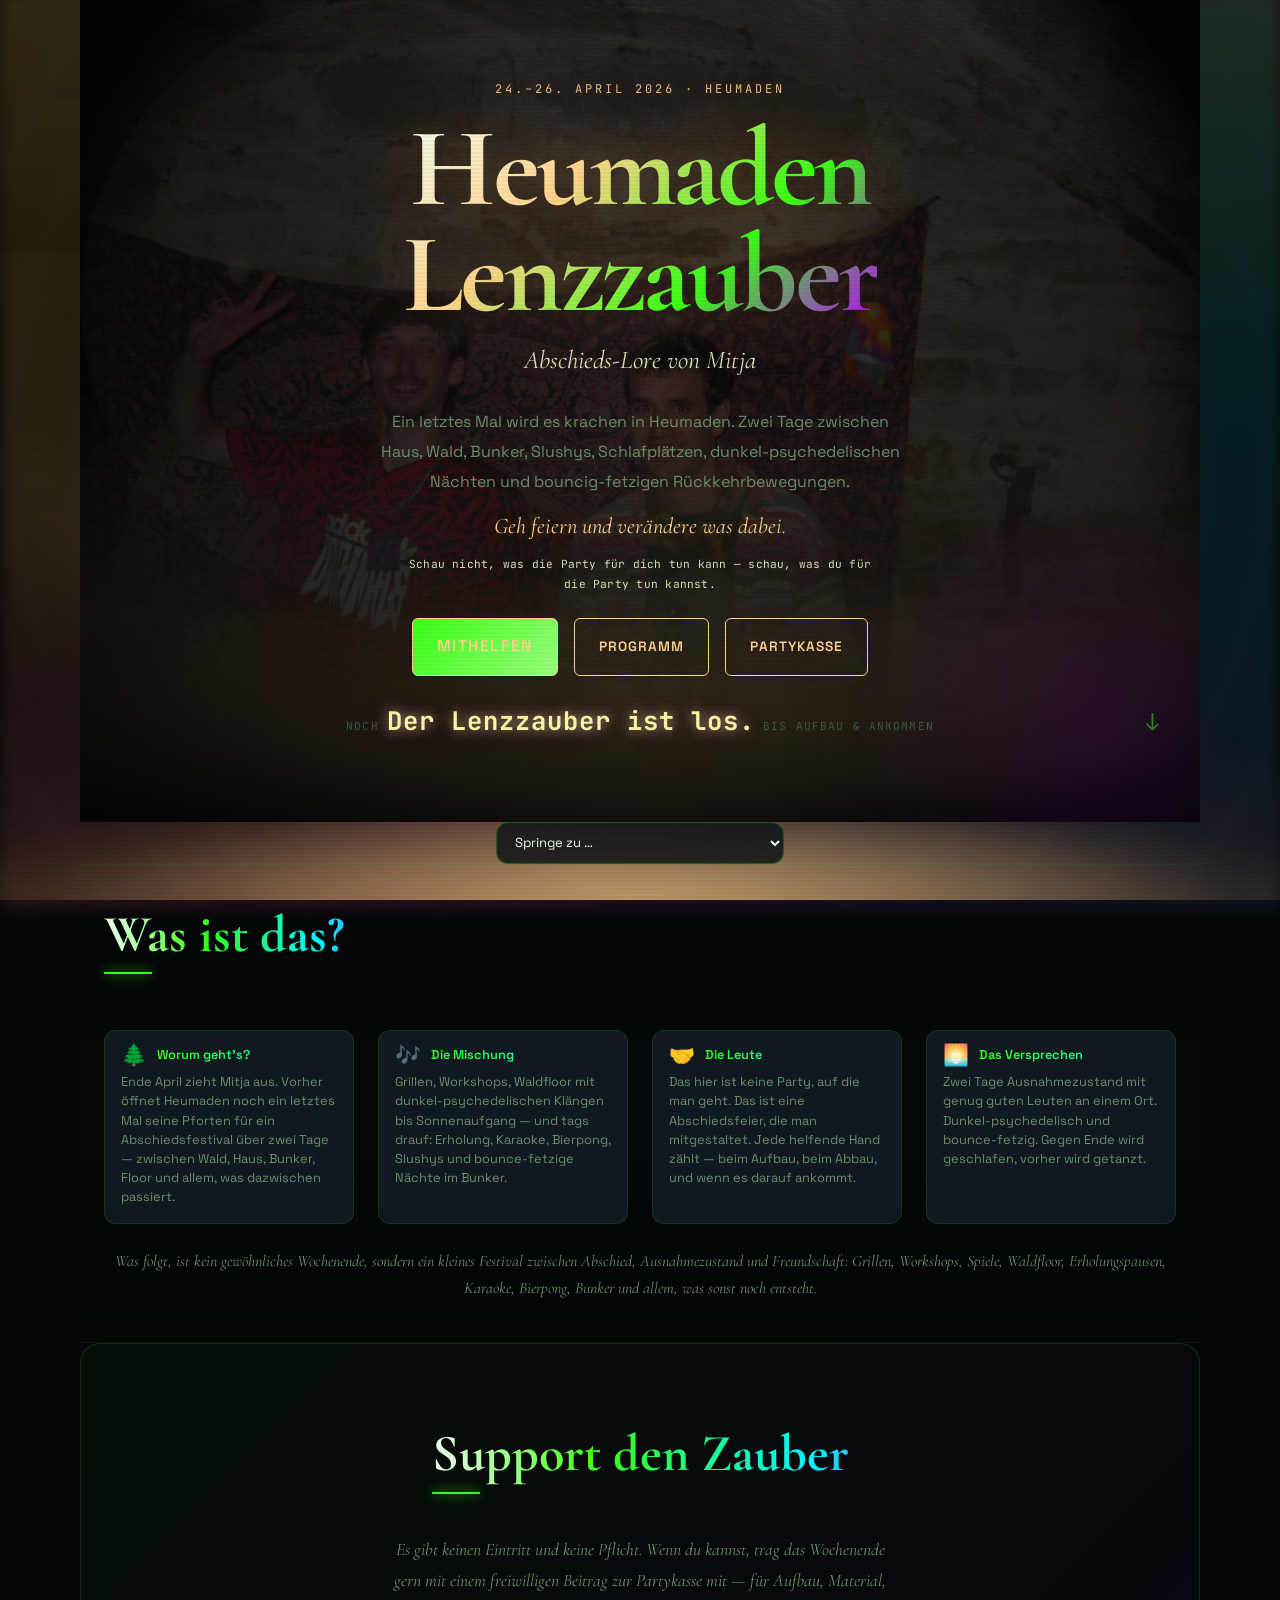
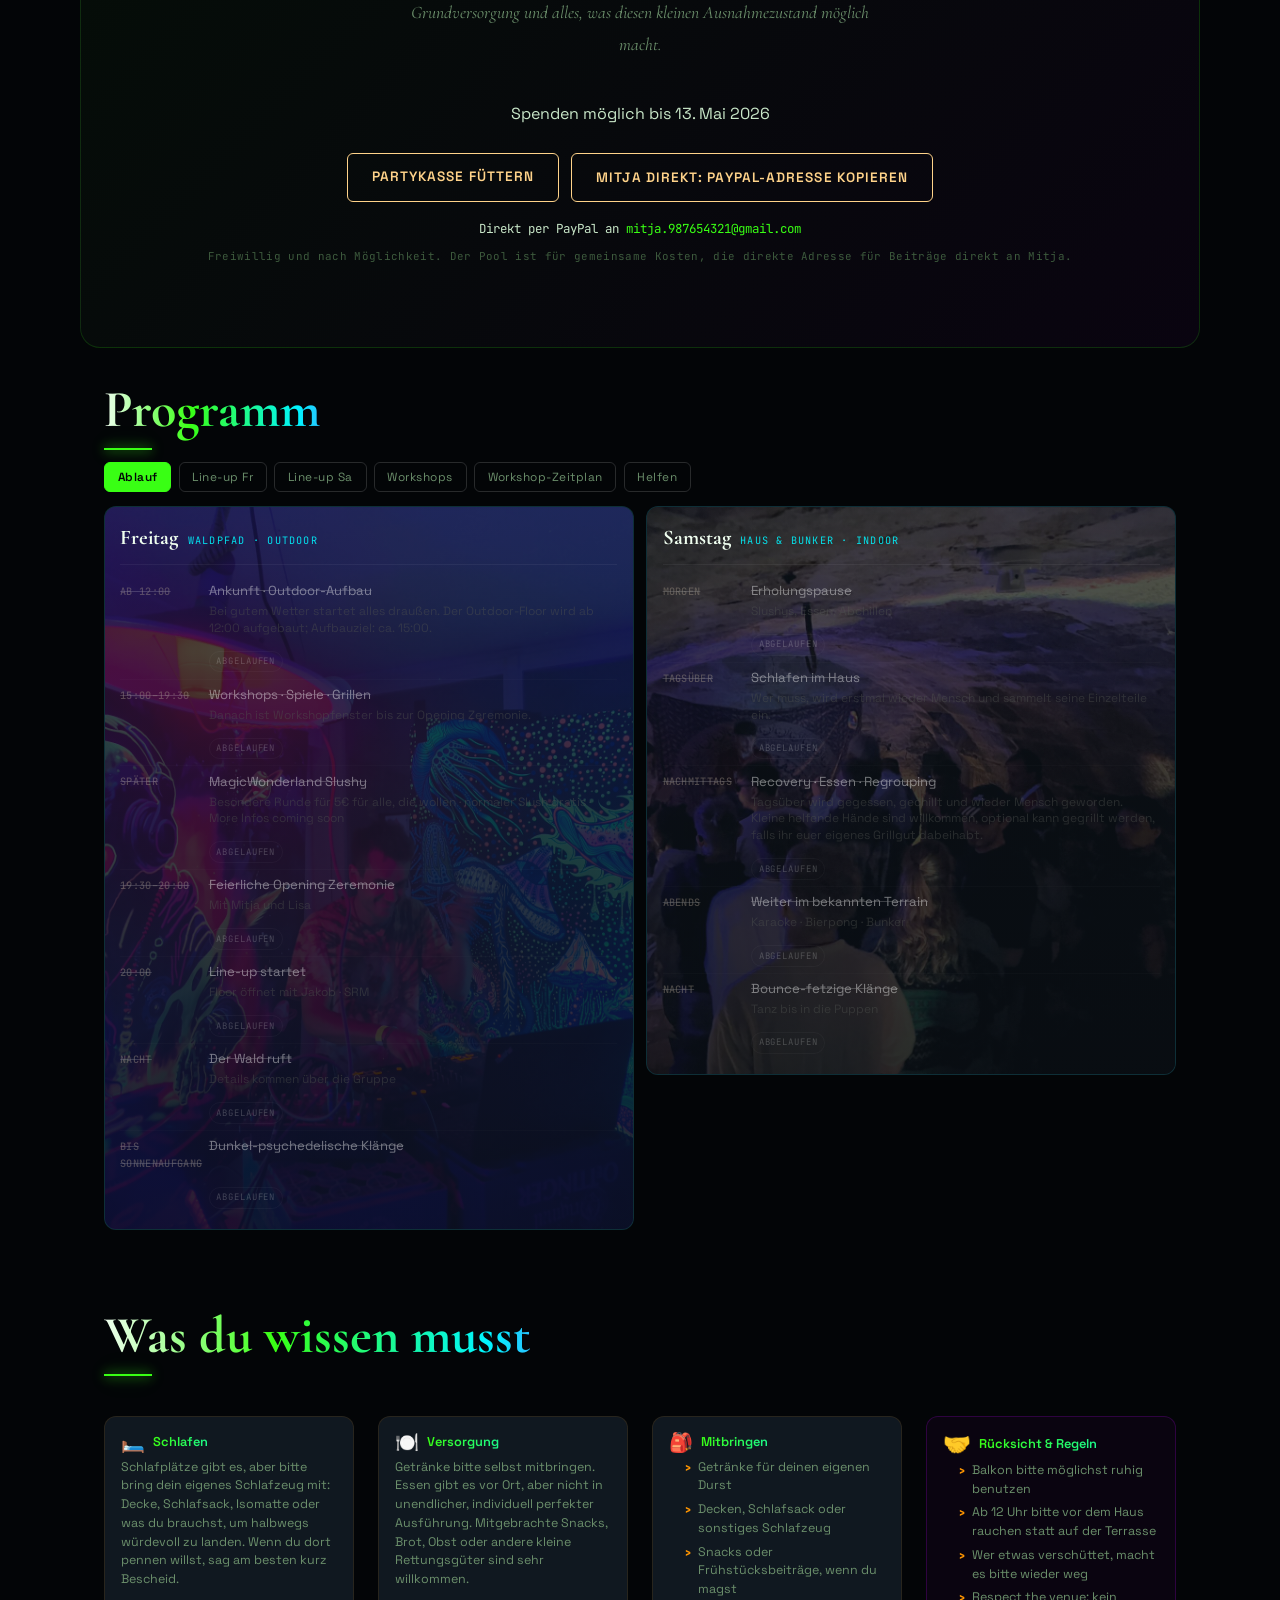
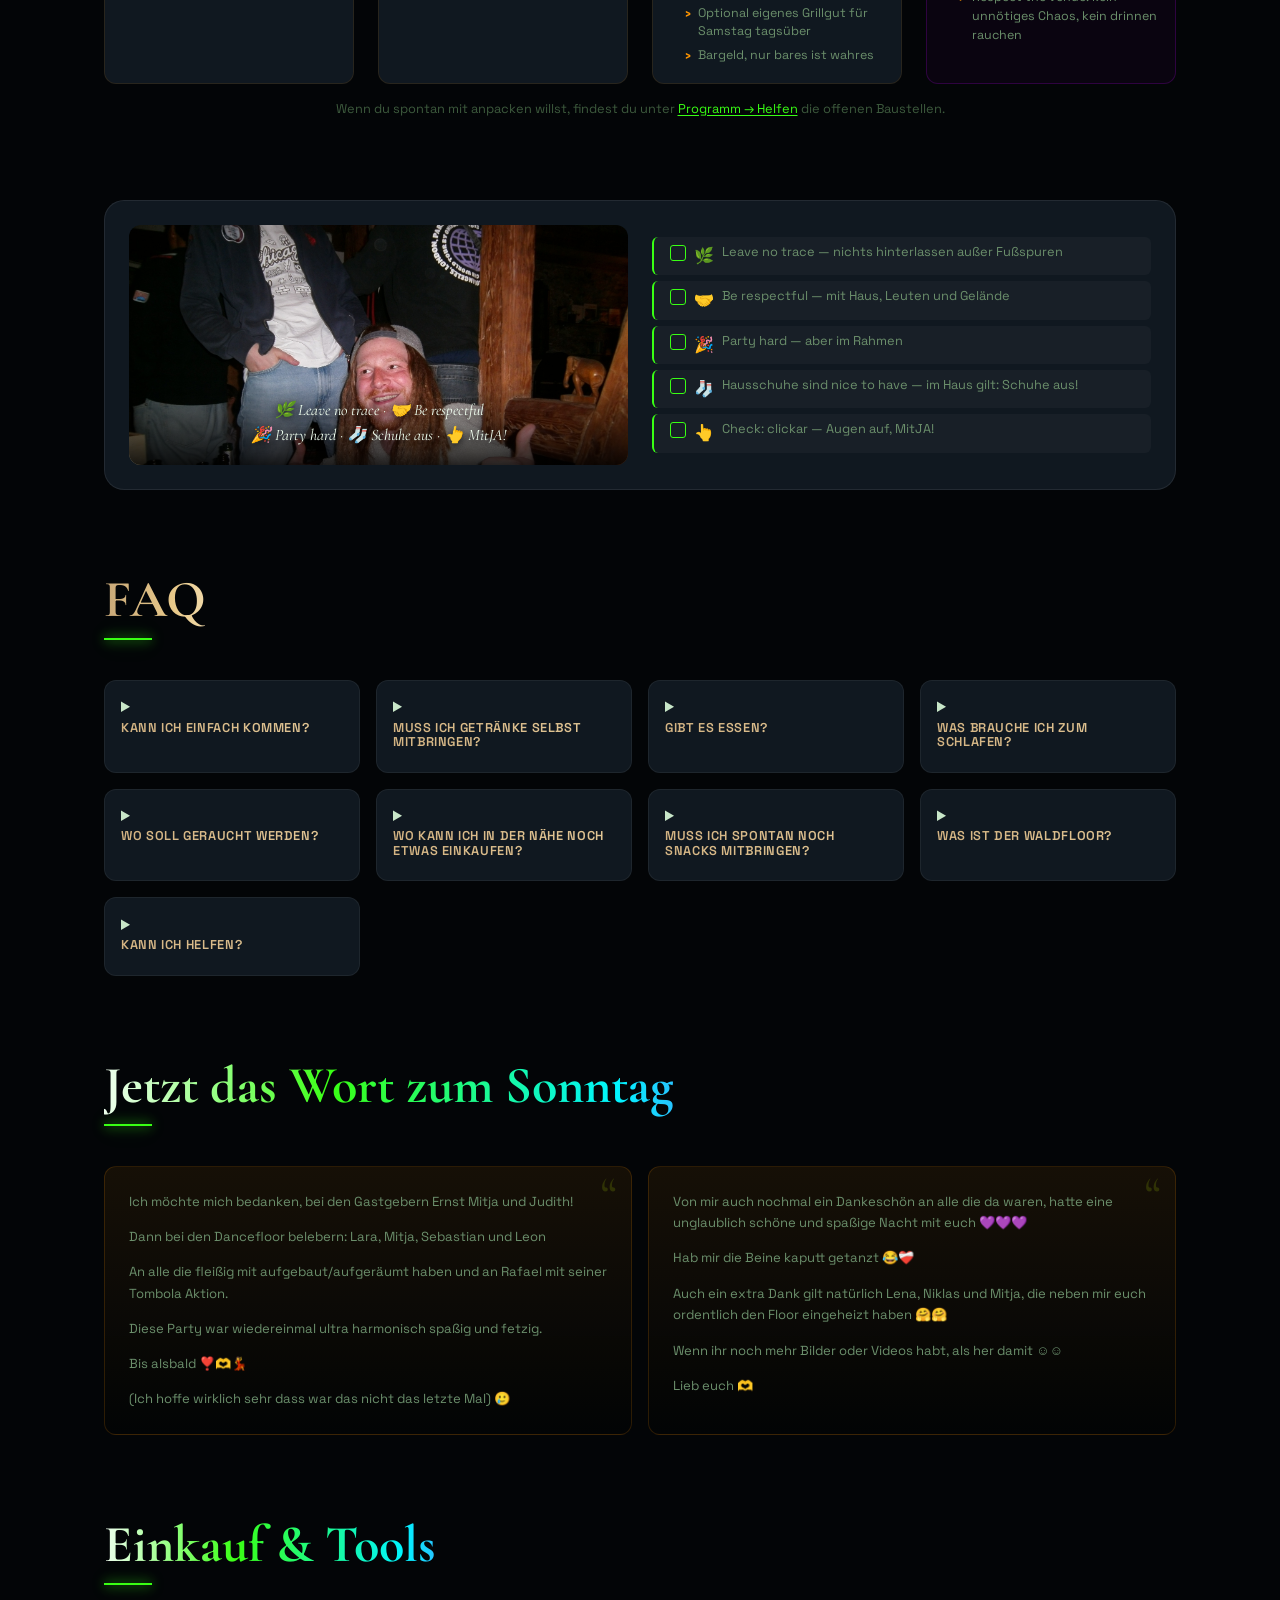
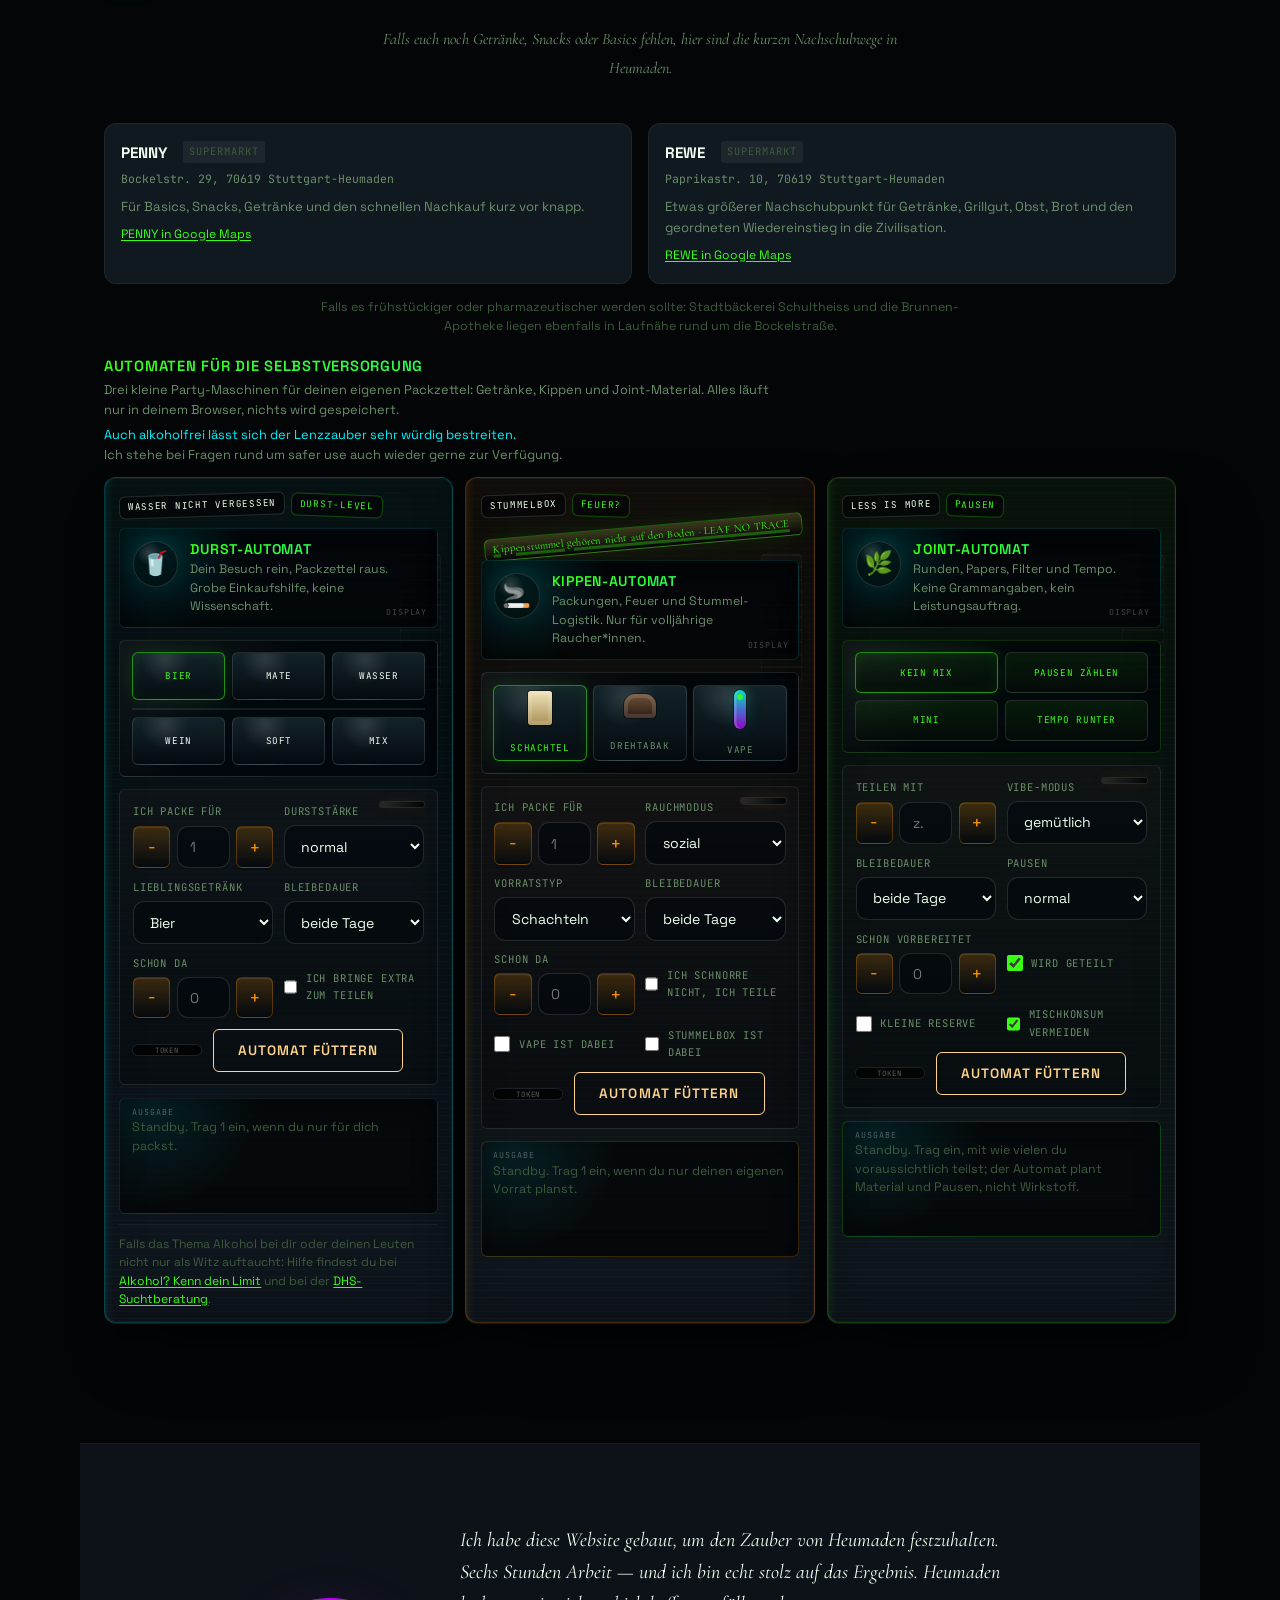
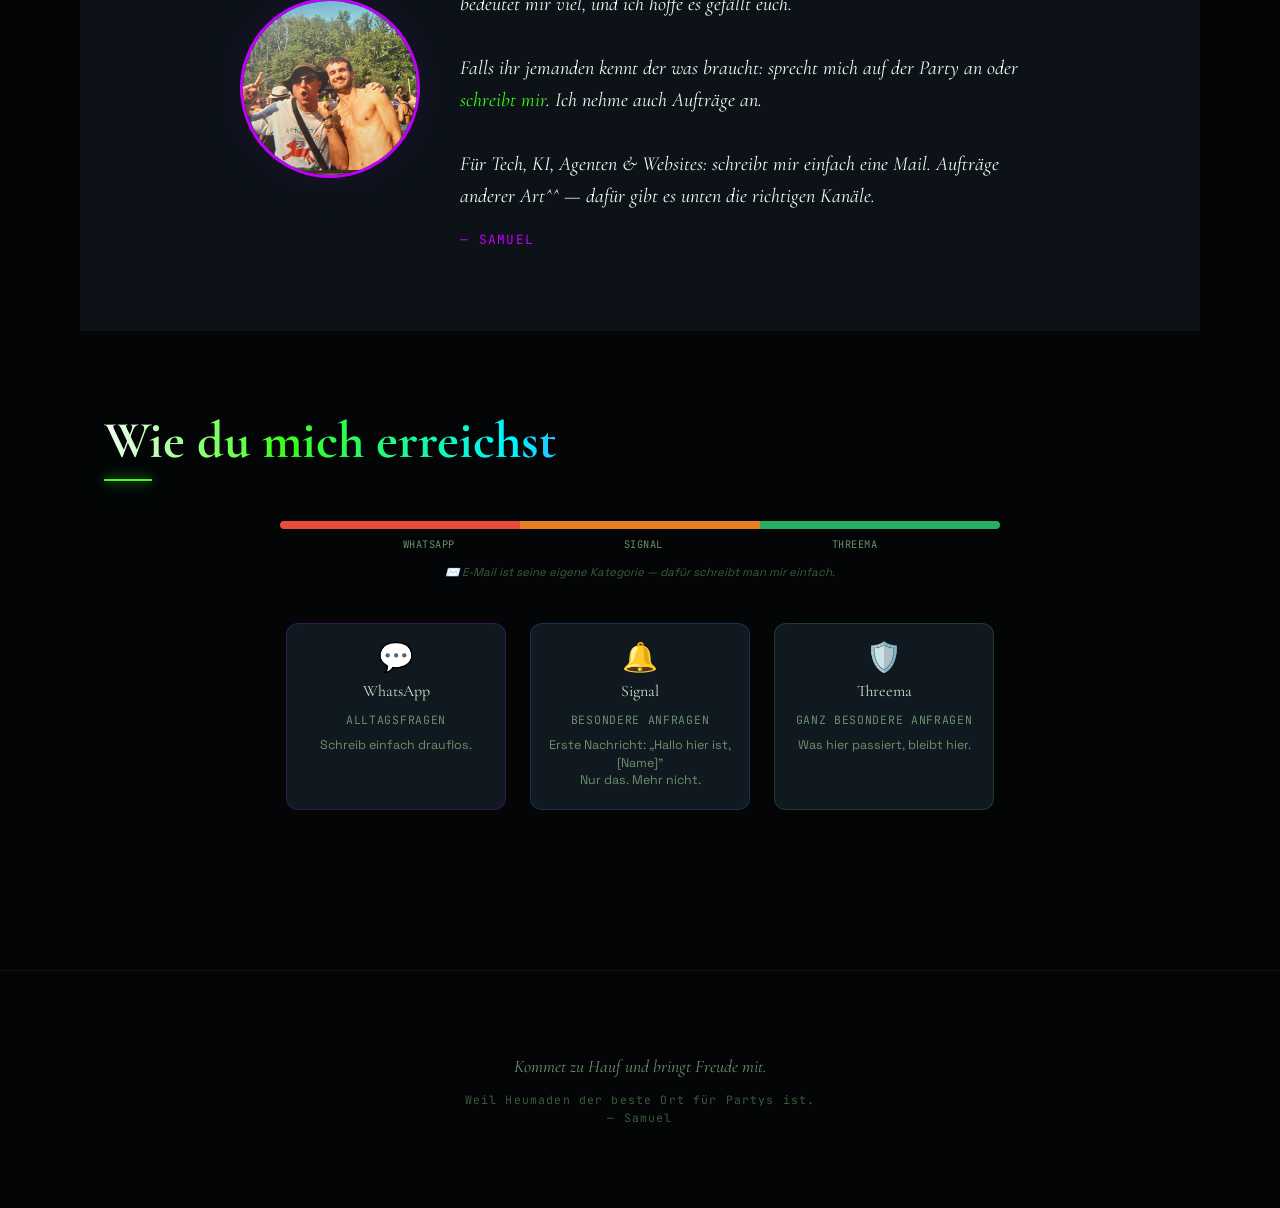
==== commit c1759522: "Add playful packing automats" ====
--- a/index.html
+++ b/index.html
@@ -6,6 +6,10 @@
   <title>Heumaden Lenzzauber · 24.–26. April 2026</title>
   <meta name="description" content="Heumaden Lenzzauber Festival — 24.–26. April · Abschieds-Lore von Mitja · Zwei Tage Ausnahmezustand in Heumaden.">
   <link rel="stylesheet" href="css/style.css">
+  <link rel="stylesheet" href="css/time-sun-cycle.css">
+  <link rel="stylesheet" href="css/dj-transition.css">
+  <link rel="stylesheet" href="css/countdown-fireworks.css">
+  <link rel="stylesheet" href="css/memento-timeline.css">
   <link rel="icon" href="data:image/svg+xml,<svg xmlns='http://www.w3.org/2000/svg' viewBox='0 0 100 100'><text y='.9em' font-size='90'>🌿</text></svg>">
 </head>
 <body>
@@ -30,14 +34,14 @@
     <p class="hero-motto">Geh feiern und verändere was dabei.</p>
     <p class="hero-guidance">Schau nicht, was die Party für dich tun kann — schau, was du für die Party tun kannst.</p>
     <div class="hero-ctas">
-      <a href="#was-ist-das" class="btn btn-violet">Was ist das?</a>
+      <a href="#prog-helfen" class="btn btn-help-primary">Mithelfen</a>
       <a href="#programm" class="btn">Programm</a>
-      <a href="#support" class="btn btn-amber">Support</a>
+      <a href="#support" class="btn btn-amber">Partykasse</a>
     </div>
     <div class="hero-countdown" id="hero-countdown" aria-live="polite">
       <span class="hc-label">Noch</span>
       <span class="hc-digits" id="hc-digits"></span>
-      <span class="hc-label">bis zum Lenzzauber</span>
+      <span class="hc-label">bis Aufbau &amp; Ankommen</span>
     </div>
     <div class="scroll-indicator" aria-hidden="true">↓</div>
   </section>
@@ -103,7 +107,7 @@
   <!-- ═══════════════════════════════════ SUPPORT ═══════════════════════════════════ -->
   <section class="support" id="support">
     <h2>Support den Zauber</h2>
-    <p class="support-text">Es gibt keinen Eintritt. Wenn du das Wochenende mittragen möchtest, freuen wir uns über einen freiwilligen Beitrag zur Partykasse — für Aufbau, Material, Grundversorgung und alles, was diesen kleinen Ausnahmezustand möglich macht.</p>
+    <p class="support-text">Es gibt keinen Eintritt und keine Pflicht. Wenn du kannst, trag das Wochenende gern mit einem freiwilligen Beitrag zur Partykasse mit — für Aufbau, Material, Grundversorgung und alles, was diesen kleinen Ausnahmezustand möglich macht.</p>
     <p class="support-deadline">Spenden möglich bis 13. Mai 2026</p>
     <div class="support-actions">
       <a
@@ -112,7 +116,7 @@
         rel="noopener"
         class="btn btn-amber support-cta"
       >
-        Zur Partykasse
+        Partykasse füttern
       </a>
       <button
         type="button"
@@ -126,7 +130,7 @@
       </button>
     </div>
     <p class="support-paypal">Direkt per PayPal an <span>mitja.987654321@gmail.com</span></p>
-    <p class="support-note">Pool für die gemeinsame Partykasse, direkte Adresse für Beiträge direkt an Mitja.</p>
+    <p class="support-note">Freiwillig und nach Möglichkeit. Der Pool ist für gemeinsame Kosten, die direkte Adresse für Beiträge direkt an Mitja.</p>
   </section>
 
   <!-- ═══════════════════════════════════ PROGRAMM ═══════════════════════════════════ -->
@@ -592,15 +596,6 @@
       <div class="help-section-title">Offen gesucht</div>
 
       <div class="help-open-grid">
-        <div class="help-callout help-callout--slushy">
-          <span class="help-callout-icon">🧊</span>
-          <div class="help-callout-copy">
-            <span class="help-callout-label">Slushy-Maschine Samstag betreuen</span>
-            <p class="help-callout-text">Bisher nur 1 Stimme. Gesucht wird noch verlässliche Hilfe, die befüllt, nachfüllt und ein Auge auf die Maschine hat. Samuel will das diesmal nicht selbst machen.</p>
-            <p class="help-callout-linkline"><a href="https://support.ninjakitchen.com/hc/en-us/articles/14631901557020-FS301-Series-Ninja-Slushi-Professional-Frozen-Drink-Maker-Owner-s-Guide" target="_blank" rel="noopener" class="info-link">Offizielle Ninja Slushi Bedienungsanleitung</a></p>
-          </div>
-        </div>
-
         <div class="help-callout">
           <span class="help-callout-icon">💡</span>
           <div class="help-callout-copy">
@@ -684,10 +679,6 @@
             <span class="shift-task">Awareness-Team Samstag mit kurzem Briefing</span>
           </div>
           <div class="shift-row">
-            <span class="shift-time">1 Stimme</span>
-            <span class="shift-task">Slushy-Betreuer*in Samstag</span>
-          </div>
-          <div class="shift-row">
             <span class="shift-time">0 Stimmen</span>
             <span class="shift-task">Frühstücksteam Sonntag</span>
           </div>
@@ -795,10 +786,6 @@
           <div class="shift-row">
             <span class="shift-time">offen</span>
             <span class="shift-task">Kleine Orga, Tragen, Aufräum-Inseln</span>
-          </div>
-          <div class="shift-row">
-            <span class="shift-time">abends</span>
-            <span class="shift-task">Slush-Maschine befüllen &amp; betreuen — zuverlässige Hilfe gesucht</span>
           </div>
           <div class="shift-row">
             <span class="shift-time">abends</span>
@@ -1049,24 +1036,50 @@
 
     <p class="einkauf-side-note">Falls es frühstückiger oder pharmazeutischer werden sollte: Stadtbäckerei Schultheiss und die Brunnen-Apotheke liegen ebenfalls in Laufnähe rund um die Bockelstraße.</p>
 
-    <div class="tools-suite">
+    <div class="tools-suite vending-suite">
       <div class="tools-intro">
-        <h3>Kleine Tools für die Selbstversorgung</h3>
-        <p>Kein Dashboard, keine Wissenschaft, nur eine charmante Hilfe für alle, die ihren Vorrat halbwegs elegant planen wollen.</p>
+        <h3>Automaten für die Selbstversorgung</h3>
+        <p>Drei kleine Party-Maschinen für deinen eigenen Packzettel: Getränke, Kippen und Joint-Material. Alles läuft nur in deinem Browser, nichts wird gespeichert.</p>
         <p class="tools-nonalc">Auch alkoholfrei lässt sich der Lenzzauber sehr würdig bestreiten.</p>
         <p>Ich stehe bei Fragen rund um safer use auch wieder gerne zur Verfügung.</p>
       </div>
 
-      <section class="tool-card tool-card--primary" aria-labelledby="drink-tool-title">
+      <section class="tool-card tool-card--primary vending-machine vending-machine--drink" aria-labelledby="drink-tool-title">
+        <div class="vending-stickers" aria-hidden="true">
+          <span>Wasser nicht vergessen</span>
+          <span>Durst-Level</span>
+        </div>
         <div class="tool-card-head">
           <span class="tool-icon">🥤</span>
           <div>
-            <h3 id="drink-tool-title">Getränkerechner</h3>
-            <p class="tool-copy">Für deinen Vibe, nicht für die Excel-Tabelle. Grobe Schätzung, keine Wissenschaft.</p>
+            <h3 id="drink-tool-title">Durst-Automat</h3>
+            <p class="tool-copy">Dein Besuch rein, Packzettel raus. Grobe Einkaufshilfe, keine Wissenschaft.</p>
+          </div>
+        </div>
+
+        <div class="vending-window vending-window--drink">
+          <div class="vending-shelf">
+            <button type="button" class="vending-choice" data-select-target="drink-type" data-select-value="bier">Bier</button>
+            <button type="button" class="vending-choice" data-select-target="drink-type" data-select-value="mate">Mate</button>
+            <button type="button" class="vending-choice" data-select-target="drink-type" data-select-value="wasser">Wasser</button>
+          </div>
+          <div class="vending-shelf">
+            <button type="button" class="vending-choice" data-select-target="drink-type" data-select-value="wein">Wein</button>
+            <button type="button" class="vending-choice" data-select-target="drink-type" data-select-value="softdrink">Soft</button>
+            <button type="button" class="vending-choice" data-select-target="drink-type" data-select-value="longdrink">Mix</button>
           </div>
         </div>
 
         <form class="tool-form" id="drink-calculator" novalidate>
+          <label class="tool-field">
+            <span>Ich packe für</span>
+            <div class="tool-stepper">
+              <button type="button" class="step-btn" data-step-target="drink-crew" data-step="-1">-</button>
+              <input type="number" id="drink-crew" name="drink-crew" min="1" max="8" step="1" placeholder="1" inputmode="numeric">
+              <button type="button" class="step-btn" data-step-target="drink-crew" data-step="1">+</button>
+            </div>
+          </label>
+
           <label class="tool-field">
             <span>Durststärke</span>
             <select id="drink-thirst" name="thirst">
@@ -1106,19 +1119,233 @@
             </select>
           </label>
 
+          <label class="tool-field">
+            <span>Schon da</span>
+            <div class="tool-stepper">
+              <button type="button" class="step-btn" data-step-target="drink-stock" data-step="-1">-</button>
+              <input type="number" id="drink-stock" name="drink-stock" min="0" max="300" step="1" placeholder="0" inputmode="numeric">
+              <button type="button" class="step-btn" data-step-target="drink-stock" data-step="1">+</button>
+            </div>
+          </label>
+
           <label class="tool-checkbox">
             <input type="checkbox" id="drink-share" name="share">
-            <span>Ich teile gern</span>
+            <span>Ich bringe Extra zum Teilen</span>
           </label>
 
           <div class="tool-actions">
-            <button type="button" class="btn btn-amber tool-submit" id="drink-calc-btn">Berechnen lassen</button>
+            <button type="button" class="btn btn-amber tool-submit" id="drink-calc-btn">Automat füttern</button>
           </div>
         </form>
 
-        <div class="tool-result" id="drink-result" aria-live="polite"></div>
+        <div class="tool-result vending-display vending-display--standby" id="drink-result" aria-live="polite">
+          <p class="tool-result-empty">Standby. Trag 1 ein, wenn du nur für dich packst.</p>
+        </div>
 
         <p class="tools-help-note">Falls das Thema Alkohol bei dir oder deinen Leuten nicht nur als Witz auftaucht: Hilfe findest du bei <a href="https://www.kenn-dein-limit.de/alkoholberatung/" target="_blank" rel="noopener noreferrer" class="info-link">Alkohol? Kenn dein Limit</a> und bei der <a href="https://www.dhs.de/suchthilfe/suchtberatung" target="_blank" rel="noopener noreferrer" class="info-link">DHS-Suchtberatung</a>.</p>
+      </section>
+
+      <section class="tool-card vending-machine vending-machine--smoke" aria-labelledby="smoke-tool-title">
+        <div class="vending-stickers" aria-hidden="true">
+          <span>Stummelbox</span>
+          <span>Feuer?</span>
+          <span class="vending-sticker-marker">Kippenstummel gehören nicht auf den Boden · LEAF NO TRACE</span>
+        </div>
+        <div class="tool-card-head">
+          <span class="tool-icon">🚬</span>
+          <div>
+            <h3 id="smoke-tool-title">Kippen-Automat</h3>
+            <p class="tool-copy">Packungen, Feuer und Stummel-Logistik. Nur für volljährige Raucher*innen.</p>
+          </div>
+        </div>
+
+        <div class="vending-window vending-window--smoke">
+          <button type="button" class="smoke-product smoke-product--pack vending-choice" data-select-target="smoke-type" data-select-value="packs">
+            <span class="smoke-pack-visual"></span>
+            <span>Schachtel</span>
+          </button>
+          <button type="button" class="smoke-product smoke-product--pouch vending-choice" data-select-target="smoke-type" data-select-value="roll">
+            <span class="smoke-pouch-visual"></span>
+            <span>Drehtabak</span>
+          </button>
+          <button type="button" class="smoke-product smoke-product--vape vending-choice" data-check-target="smoke-vape">
+            <span class="smoke-vape-visual"></span>
+            <span>Vape</span>
+          </button>
+        </div>
+
+        <form class="tool-form" id="smoke-calculator" novalidate>
+          <label class="tool-field">
+            <span>Ich packe für</span>
+            <div class="tool-stepper">
+              <button type="button" class="step-btn" data-step-target="smoke-crew" data-step="-1">-</button>
+              <input type="number" id="smoke-crew" name="smoke-crew" min="1" max="8" step="1" placeholder="1" inputmode="numeric">
+              <button type="button" class="step-btn" data-step-target="smoke-crew" data-step="1">+</button>
+            </div>
+          </label>
+
+          <label class="tool-field">
+            <span>Rauchmodus</span>
+            <select id="smoke-mode" name="smoke-mode">
+              <option value="casual">gelegentlich</option>
+              <option value="social" selected>sozial</option>
+              <option value="steady">stabil</option>
+              <option value="heavy">dauerfeuer</option>
+            </select>
+          </label>
+
+          <label class="tool-field">
+            <span>Vorratstyp</span>
+            <select id="smoke-type" name="smoke-type">
+              <option value="packs" selected>Schachteln</option>
+              <option value="roll">Drehtabak</option>
+            </select>
+          </label>
+
+          <label class="tool-field hidden" id="smoke-pouch-wrap">
+            <span>Pouch-Größe</span>
+            <select id="smoke-pouch" name="smoke-pouch">
+              <option value="30">30 g</option>
+              <option value="40" selected>40 g</option>
+              <option value="50">50 g</option>
+            </select>
+          </label>
+
+          <label class="tool-field">
+            <span>Bleibedauer</span>
+            <select id="smoke-duration" name="smoke-duration">
+              <option value="friday">Freitag</option>
+              <option value="saturday">Samstag</option>
+              <option value="both" selected>beide Tage</option>
+              <option value="overnight">mit Übernachtung</option>
+            </select>
+          </label>
+
+          <label class="tool-field">
+            <span>Schon da</span>
+            <div class="tool-stepper">
+              <button type="button" class="step-btn" data-step-target="smoke-stock" data-step="-1">-</button>
+              <input type="number" id="smoke-stock" name="smoke-stock" min="0" max="600" step="1" placeholder="0" inputmode="numeric">
+              <button type="button" class="step-btn" data-step-target="smoke-stock" data-step="1">+</button>
+            </div>
+          </label>
+
+          <label class="tool-checkbox">
+            <input type="checkbox" id="smoke-share" name="smoke-share">
+            <span>Ich schnorre nicht, ich teile</span>
+          </label>
+
+          <label class="tool-checkbox">
+            <input type="checkbox" id="smoke-vape" name="smoke-vape">
+            <span>Vape ist dabei</span>
+          </label>
+
+          <label class="tool-checkbox">
+            <input type="checkbox" id="smoke-ash" name="smoke-ash">
+            <span>Stummelbox ist dabei</span>
+          </label>
+
+          <div class="tool-actions">
+            <button type="button" class="btn btn-amber tool-submit" id="smoke-calc-btn">Automat füttern</button>
+          </div>
+        </form>
+
+        <div class="tool-result vending-display vending-display--standby" id="smoke-result" aria-live="polite">
+          <p class="tool-result-empty">Standby. Trag 1 ein, wenn du nur deinen eigenen Vorrat planst.</p>
+        </div>
+      </section>
+
+      <section class="tool-card vending-machine vending-machine--joint" aria-labelledby="joint-tool-title">
+        <div class="vending-stickers" aria-hidden="true">
+          <span>Less is more</span>
+          <span>Pausen</span>
+        </div>
+        <div class="tool-card-head">
+          <span class="tool-icon">🌿</span>
+          <div>
+            <h3 id="joint-tool-title">Joint-Automat</h3>
+            <p class="tool-copy">Runden, Papers, Filter und Tempo. Keine Grammangaben, kein Leistungsauftrag.</p>
+          </div>
+        </div>
+
+        <div class="vending-window vending-window--joint">
+          <button type="button" class="vending-choice" data-check-target="joint-avoid-mix">kein Mix</button>
+          <button type="button" class="vending-choice" data-select-target="joint-pause" data-select-value="long">Pausen zählen</button>
+          <button type="button" class="vending-choice" data-select-target="joint-mode" data-select-value="mini">Mini</button>
+          <button type="button" class="vending-choice" data-select-target="joint-mode" data-select-value="slow">Tempo runter</button>
+        </div>
+
+        <form class="tool-form" id="joint-calculator" novalidate>
+          <label class="tool-field">
+            <span>Teilen mit</span>
+            <div class="tool-stepper">
+              <button type="button" class="step-btn" data-step-target="joint-crew" data-step="-1">-</button>
+              <input type="number" id="joint-crew" name="joint-crew" min="1" max="10" step="1" placeholder="z. B. 3" inputmode="numeric">
+              <button type="button" class="step-btn" data-step-target="joint-crew" data-step="1">+</button>
+            </div>
+          </label>
+
+          <label class="tool-field">
+            <span>Vibe-Modus</span>
+            <select id="joint-mode" name="joint-mode">
+              <option value="mini">mini</option>
+              <option value="cozy" selected>gemütlich</option>
+              <option value="steady">stabil</option>
+              <option value="slow">besser langsam</option>
+            </select>
+          </label>
+
+          <label class="tool-field">
+            <span>Bleibedauer</span>
+            <select id="joint-duration" name="joint-duration">
+              <option value="friday">Freitag</option>
+              <option value="saturday">Samstag</option>
+              <option value="both" selected>beide Tage</option>
+              <option value="overnight">mit Übernachtung</option>
+            </select>
+          </label>
+
+          <label class="tool-field">
+            <span>Pausen</span>
+            <select id="joint-pause" name="joint-pause">
+              <option value="short">kurz</option>
+              <option value="normal" selected>normal</option>
+              <option value="long">lang</option>
+            </select>
+          </label>
+
+          <label class="tool-field">
+            <span>Schon vorbereitet</span>
+            <div class="tool-stepper">
+              <button type="button" class="step-btn" data-step-target="joint-prepared" data-step="-1">-</button>
+              <input type="number" id="joint-prepared" name="joint-prepared" min="0" max="80" step="1" placeholder="0" inputmode="numeric">
+              <button type="button" class="step-btn" data-step-target="joint-prepared" data-step="1">+</button>
+            </div>
+          </label>
+
+          <label class="tool-checkbox">
+            <input type="checkbox" id="joint-share" name="joint-share" checked>
+            <span>wird geteilt</span>
+          </label>
+
+          <label class="tool-checkbox">
+            <input type="checkbox" id="joint-reserve" name="joint-reserve">
+            <span>kleine Reserve</span>
+          </label>
+
+          <label class="tool-checkbox">
+            <input type="checkbox" id="joint-avoid-mix" name="joint-avoid-mix" checked>
+            <span>Mischkonsum vermeiden</span>
+          </label>
+
+          <div class="tool-actions">
+            <button type="button" class="btn btn-amber tool-submit" id="joint-calc-btn">Automat füttern</button>
+          </div>
+        </form>
+
+        <div class="tool-result vending-display vending-display--standby" id="joint-result" aria-live="polite">
+          <p class="tool-result-empty">Standby. Trag ein, mit wie vielen du voraussichtlich teilst; der Automat plant Material und Pausen, nicht Wirkstoff.</p>
+        </div>
       </section>
     </div>
 
@@ -1202,6 +1429,10 @@
   </footer>
 
   <script src="js/lineup.js"></script>
+  <script src="js/time-sun-cycle.js"></script>
+  <script src="js/dj-transition.js"></script>
+  <script src="js/countdown-fireworks.js"></script>
+  <script src="js/memento-timeline.js"></script>
   <script>
     // Laufband "Was ist das?" Mobile
     const wg = document.querySelector('.whatis-grid');
--- a/css/style.css
+++ b/css/style.css
@@ -448,7 +448,7 @@
   flex-wrap: wrap;
   gap: var(--space-sm);
   justify-content: center;
-  width: min(100%, 22rem);
+  width: min(100%, 25rem);
 }
 
 /* ─── BUTTONS ─── */
@@ -480,6 +480,16 @@
   min-height: 3rem;
 }
 
+.hero-ctas .btn-help-primary {
+  min-height: 3.6rem;
+  border-color: var(--acid);
+  background: linear-gradient(135deg, var(--acid) 0%, #9cff7e 100%);
+  color: var(--bg-void);
+  font-size: 0.98rem;
+  letter-spacing: 0.1em;
+  box-shadow: 0 0 24px var(--acid-glow), 0 0 48px var(--acid-soft);
+}
+
 .btn::before {
   content: '';
   position: absolute;
@@ -499,6 +509,16 @@
   border-color: var(--acid);
   box-shadow: 0 0 20px var(--acid-glow), 0 0 40px var(--acid-soft);
   text-shadow: none;
+}
+
+.btn-help-primary::before {
+  background: var(--text-bright);
+}
+
+.btn-help-primary:hover {
+  color: var(--bg-void);
+  border-color: var(--text-bright);
+  box-shadow: 0 0 28px var(--acid-glow), 0 0 58px rgba(57, 255, 20, 0.18);
 }
 
 .btn-amber {
@@ -3561,14 +3581,410 @@
   background: linear-gradient(180deg, rgba(0, 245, 255, 0.04), rgba(16, 24, 32, 0.92));
 }
 
+.vending-suite {
+  align-items: stretch;
+}
+
+.vending-suite .tools-intro {
+  grid-column: 1 / -1;
+}
+
+.vending-machine {
+  position: relative;
+  overflow: hidden;
+  display: flex;
+  flex-direction: column;
+  min-height: 100%;
+  border-radius: var(--radius-md);
+  padding-top: 1rem;
+  transform-style: preserve-3d;
+  transform: perspective(1100px) rotateX(1.2deg) rotateY(-1.1deg);
+  box-shadow:
+    0 1px 0 rgba(255, 255, 255, 0.08),
+    inset 0 0 0 1px rgba(255, 255, 255, 0.035),
+    inset 0 -28px 42px rgba(0, 0, 0, 0.22),
+    10px 18px 0 rgba(0, 0, 0, 0.2),
+    24px 34px 56px rgba(0, 0, 0, 0.34);
+  transition: transform 0.22s var(--ease), box-shadow 0.22s var(--ease);
+}
+
+.vending-machine:hover,
+.vending-machine:focus-within {
+  transform: perspective(1100px) rotateX(0deg) rotateY(0deg) translateY(-3px);
+  box-shadow:
+    0 1px 0 rgba(255, 255, 255, 0.1),
+    inset 0 0 0 1px rgba(255, 255, 255, 0.045),
+    inset 0 -28px 42px rgba(0, 0, 0, 0.22),
+    8px 14px 0 rgba(0, 0, 0, 0.18),
+    24px 38px 70px rgba(0, 0, 0, 0.42);
+}
+
+.vending-machine::before {
+  content: '';
+  position: absolute;
+  inset: 0;
+  pointer-events: none;
+  background:
+    linear-gradient(180deg, rgba(255, 255, 255, 0.035), transparent 26%),
+    repeating-linear-gradient(180deg, rgba(255, 255, 255, 0.035) 0 1px, transparent 1px 7px);
+  opacity: 0.35;
+  mix-blend-mode: screen;
+}
+
+.vending-machine::after {
+  content: '';
+  position: absolute;
+  top: 4.7rem;
+  right: 0.7rem;
+  width: 2.6rem;
+  height: 8.6rem;
+  border: 1px solid rgba(255, 255, 255, 0.08);
+  border-radius: var(--radius-sm);
+  background:
+    linear-gradient(180deg, rgba(255, 255, 255, 0.08), transparent 22%),
+    repeating-linear-gradient(180deg, rgba(255, 255, 255, 0.08) 0 2px, transparent 2px 0.78rem),
+    rgba(3, 5, 7, 0.32);
+  opacity: 0.36;
+  pointer-events: none;
+}
+
+.vending-machine > * {
+  position: relative;
+  z-index: 1;
+  transform: translateZ(18px);
+}
+
+.vending-machine--drink {
+  border-color: rgba(0, 245, 255, 0.2);
+  background:
+    linear-gradient(90deg, rgba(0, 245, 255, 0.08), transparent 0.52rem),
+    linear-gradient(180deg, rgba(0, 245, 255, 0.04), rgba(16, 24, 32, 0.92));
+}
+
+.vending-machine--smoke {
+  border-color: rgba(255, 149, 0, 0.22);
+  background:
+    linear-gradient(90deg, rgba(255, 149, 0, 0.1), transparent 0.52rem),
+    linear-gradient(180deg, rgba(255, 149, 0, 0.045), rgba(16, 24, 32, 0.94));
+}
+
+.vending-machine--joint {
+  border-color: rgba(57, 255, 20, 0.2);
+  background:
+    linear-gradient(90deg, rgba(57, 255, 20, 0.09), transparent 0.52rem),
+    linear-gradient(180deg, rgba(57, 255, 20, 0.045), rgba(16, 24, 32, 0.94));
+}
+
+.vending-stickers {
+  display: flex;
+  flex-wrap: wrap;
+  gap: 0.38rem;
+  margin-bottom: 0.68rem;
+}
+
+.vending-stickers span {
+  display: inline-flex;
+  align-items: center;
+  min-height: 1.45rem;
+  padding: 0.22rem 0.48rem;
+  border: 1px solid rgba(255, 255, 255, 0.14);
+  border-radius: var(--radius-sm);
+  background: rgba(3, 5, 7, 0.7);
+  color: var(--text-bright);
+  font-family: var(--font-mono);
+  font-size: 0.58rem;
+  line-height: 1;
+  letter-spacing: 0.08em;
+  text-transform: uppercase;
+  transform: rotate(-1.8deg);
+}
+
+.vending-stickers span:nth-child(2) {
+  color: var(--acid);
+  border-color: rgba(57, 255, 20, 0.28);
+  transform: rotate(2deg);
+}
+
+.vending-sticker-marker {
+  flex-basis: min(100%, 24rem);
+  margin-top: 0.18rem;
+  border-color: rgba(57, 255, 20, 0.34) !important;
+  background:
+    linear-gradient(180deg, rgba(246, 255, 112, 0.18), rgba(3, 5, 7, 0.72)) !important;
+  color: var(--acid) !important;
+  font-family: var(--font-display) !important;
+  font-size: 0.68rem !important;
+  letter-spacing: 0.02em !important;
+  text-transform: none !important;
+  transform: rotate(-5deg) translateX(0.18rem) !important;
+  text-decoration: underline;
+  text-decoration-thickness: 0.18rem;
+  text-decoration-color: rgba(57, 255, 20, 0.32);
+  box-shadow: 0 0 20px rgba(57, 255, 20, 0.08);
+}
+
+.vending-window {
+  margin: 0 0 0.75rem;
+  padding: 0.72rem;
+  border: 1px solid rgba(255, 255, 255, 0.1);
+  border-radius: var(--radius-sm);
+  background:
+    linear-gradient(135deg, rgba(255, 255, 255, 0.08), transparent 42%),
+    rgba(2, 8, 12, 0.72);
+  box-shadow: inset 0 0 24px rgba(0, 0, 0, 0.32);
+}
+
+.vending-shelf {
+  display: grid;
+  grid-template-columns: repeat(3, minmax(0, 1fr));
+  gap: 0.42rem;
+}
+
+.vending-shelf + .vending-shelf {
+  margin-top: 0.45rem;
+  padding-top: 0.45rem;
+  border-top: 2px solid rgba(255, 255, 255, 0.08);
+}
+
+.vending-choice,
+.smoke-product,
+.vending-window--joint .vending-choice {
+  appearance: none;
+  display: grid;
+  place-items: center;
+  min-height: 3rem;
+  border: 1px solid rgba(255, 255, 255, 0.12);
+  border-radius: var(--radius-sm);
+  background:
+    radial-gradient(circle at 35% 15%, rgba(255, 255, 255, 0.12), transparent 34%),
+    linear-gradient(180deg, rgba(20, 38, 45, 0.9), rgba(5, 12, 17, 0.92));
+  color: var(--text-bright);
+  font-family: var(--font-mono);
+  font-size: 0.58rem;
+  letter-spacing: 0.06em;
+  text-transform: uppercase;
+  text-align: center;
+  cursor: pointer;
+  transition: transform 0.18s var(--ease), border-color 0.18s var(--ease), box-shadow 0.18s var(--ease);
+}
+
+.vending-choice:hover,
+.vending-choice:focus-visible {
+  border-color: rgba(57, 255, 20, 0.36);
+  box-shadow: 0 0 0 2px rgba(57, 255, 20, 0.08), 0 0 18px rgba(57, 255, 20, 0.08);
+  transform: translateY(-1px);
+}
+
+.vending-choice.is-active {
+  border-color: rgba(57, 255, 20, 0.52);
+  color: var(--acid);
+  box-shadow: inset 0 0 14px rgba(57, 255, 20, 0.08), 0 0 20px rgba(57, 255, 20, 0.1);
+}
+
+.vending-window--smoke {
+  display: grid;
+  grid-template-columns: repeat(3, minmax(0, 1fr));
+  gap: 0.42rem;
+}
+
+.smoke-product {
+  gap: 0.34rem;
+  min-height: 4.8rem;
+  color: var(--text-dim);
+}
+
+.smoke-pack-visual,
+.smoke-pouch-visual,
+.smoke-vape-visual {
+  display: block;
+  width: 1.55rem;
+  height: 2.1rem;
+  border-radius: 0.18rem;
+  background: linear-gradient(180deg, #f1e4ba, #a89056);
+  box-shadow: 0 0 0 1px rgba(0, 0, 0, 0.45), inset 0 0 0 4px rgba(255, 255, 255, 0.12);
+}
+
+.smoke-pouch-visual {
+  width: 1.95rem;
+  height: 1.55rem;
+  border-radius: 0.7rem 0.7rem 0.28rem 0.28rem;
+  background: linear-gradient(180deg, #6f5238, #2b1c14);
+}
+
+.smoke-vape-visual {
+  width: 0.72rem;
+  height: 2.45rem;
+  border-radius: 999px;
+  background:
+    linear-gradient(180deg, rgba(0, 245, 255, 0.85), rgba(191, 0, 255, 0.72)),
+    #101820;
+  box-shadow:
+    0 0 0 1px rgba(0, 0, 0, 0.45),
+    0 0 18px rgba(0, 245, 255, 0.16),
+    inset 0.16rem 0 0 rgba(255, 255, 255, 0.18);
+}
+
+.smoke-vape-visual::after {
+  content: '';
+  display: block;
+  width: 0.38rem;
+  height: 0.38rem;
+  margin: 0.22rem auto 0;
+  border-radius: 50%;
+  background: rgba(57, 255, 20, 0.88);
+  box-shadow: 0 0 10px rgba(57, 255, 20, 0.6);
+}
+
+.vending-window--joint {
+  display: grid;
+  grid-template-columns: repeat(2, minmax(0, 1fr));
+  gap: 0.42rem;
+  border-color: rgba(57, 255, 20, 0.14);
+}
+
+.vending-window--joint .vending-choice {
+  min-height: 2.55rem;
+  color: var(--acid);
+  background:
+    linear-gradient(180deg, rgba(57, 255, 20, 0.08), rgba(5, 12, 10, 0.92));
+}
+
+.vending-display {
+  min-height: 7.25rem;
+  border: 1px solid rgba(0, 245, 255, 0.14);
+  border-radius: var(--radius-sm);
+  background:
+    radial-gradient(circle at 10% 0%, rgba(0, 245, 255, 0.1), transparent 35%),
+    rgba(3, 5, 7, 0.68);
+  box-shadow: inset 0 0 24px rgba(0, 0, 0, 0.35);
+}
+
+.vending-display--standby {
+  animation: vending-standby 1.65s steps(2, end) infinite;
+}
+
+@keyframes vending-standby {
+  0%, 100% {
+    box-shadow: inset 0 0 24px rgba(0, 0, 0, 0.35), 0 0 0 rgba(0, 245, 255, 0);
+  }
+  50% {
+    box-shadow: inset 0 0 24px rgba(0, 0, 0, 0.35), 0 0 18px rgba(0, 245, 255, 0.12);
+  }
+}
+
+@media (prefers-reduced-motion: reduce) {
+  .vending-display--standby {
+    animation: none;
+  }
+
+  .vending-machine,
+  .vending-machine:hover,
+  .vending-machine:focus-within {
+    transform: none;
+  }
+}
+
+.vending-machine--smoke .vending-display {
+  border-color: rgba(255, 149, 0, 0.2);
+}
+
+.vending-machine--joint .vending-display {
+  border-color: rgba(57, 255, 20, 0.2);
+}
+
+.tool-result-empty {
+  margin: 0;
+  color: var(--text-muted);
+  font-size: 0.78rem;
+  line-height: 1.5;
+}
+
+.tool-result-list {
+  display: grid;
+  gap: 0.22rem;
+  margin: 0.48rem 0 0;
+  padding: 0;
+  list-style: none;
+}
+
+.tool-result-list li {
+  display: flex;
+  justify-content: space-between;
+  gap: 0.75rem;
+  color: var(--text-dim);
+  font-size: 0.76rem;
+  line-height: 1.45;
+}
+
+.tool-result-list strong {
+  color: var(--text-bright);
+  font-weight: 600;
+}
+
+.tool-result-chips {
+  display: flex;
+  flex-wrap: wrap;
+  gap: 0.35rem;
+  margin-top: 0.58rem;
+}
+
+.tool-result-chips span {
+  border: 1px solid rgba(0, 245, 255, 0.14);
+  border-radius: 999px;
+  padding: 0.18rem 0.45rem;
+  color: var(--text-dim);
+  font-family: var(--font-mono);
+  font-size: 0.58rem;
+  text-transform: uppercase;
+  letter-spacing: 0.06em;
+}
+
+.tool-result-warning {
+  margin: 0.55rem 0 0;
+  color: var(--amber);
+  font-size: 0.76rem;
+  line-height: 1.45;
+}
+
 .tool-card-head {
+  position: relative;
   display: flex;
   align-items: flex-start;
   gap: 0.75rem;
   margin-bottom: 0.75rem;
+  min-height: 5.1rem;
+  padding: 0.78rem 0.78rem 0.7rem;
+  border: 1px solid rgba(0, 245, 255, 0.12);
+  border-radius: var(--radius-sm);
+  background:
+    radial-gradient(circle at 12% 18%, rgba(0, 245, 255, 0.14), transparent 30%),
+    linear-gradient(180deg, rgba(2, 5, 9, 0.92), rgba(3, 5, 7, 0.72));
+  box-shadow: inset 0 0 18px rgba(0, 0, 0, 0.35);
+}
+
+.vending-machine .tool-card-head::after {
+  content: 'DISPLAY';
+  position: absolute;
+  right: 0.62rem;
+  bottom: 0.42rem;
+  color: rgba(255, 255, 255, 0.26);
+  font-family: var(--font-mono);
+  font-size: 0.52rem;
+  letter-spacing: 0.1em;
 }
 
 .tool-icon {
+  display: grid;
+  place-items: center;
+  flex: 0 0 2.85rem;
+  width: 2.85rem;
+  height: 2.85rem;
+  border: 1px solid rgba(255, 255, 255, 0.12);
+  border-radius: 50%;
+  background:
+    radial-gradient(circle at 35% 25%, rgba(255, 255, 255, 0.18), transparent 28%),
+    rgba(0, 0, 0, 0.28);
+  box-shadow: 0 0 22px rgba(0, 245, 255, 0.09);
   font-size: 1.45rem;
   line-height: 1;
 }
@@ -3587,9 +4003,30 @@
 }
 
 .tool-form {
+  position: relative;
   display: grid;
   grid-template-columns: 1fr;
   gap: 0.65rem;
+  padding: 0.78rem;
+  border: 1px solid rgba(255, 255, 255, 0.085);
+  border-radius: var(--radius-sm);
+  background:
+    linear-gradient(180deg, rgba(255, 255, 255, 0.035), transparent),
+    rgba(3, 5, 7, 0.38);
+}
+
+.vending-machine .tool-form::before {
+  content: '';
+  position: absolute;
+  right: 0.78rem;
+  top: 0.72rem;
+  width: 2.8rem;
+  height: 0.34rem;
+  border-radius: 999px;
+  background:
+    linear-gradient(90deg, rgba(255, 255, 255, 0.14), rgba(0, 0, 0, 0.35)),
+    rgba(0, 0, 0, 0.58);
+  box-shadow: 0 0 0 1px rgba(255, 255, 255, 0.08), 0 0 14px rgba(255, 149, 0, 0.12);
 }
 
 .tool-field {
@@ -3623,6 +4060,38 @@
   font-family: var(--font-head);
 }
 
+.tool-stepper {
+  display: grid;
+  grid-template-columns: 2.35rem minmax(0, 1fr) 2.35rem;
+  gap: 0.38rem;
+  align-items: stretch;
+}
+
+.step-btn {
+  min-width: 0;
+  border: 1px solid rgba(255, 149, 0, 0.28);
+  border-radius: var(--radius-sm);
+  background:
+    linear-gradient(180deg, rgba(255, 149, 0, 0.2), rgba(5, 10, 15, 0.92));
+  color: var(--amber);
+  font-family: var(--font-mono);
+  font-size: 1rem;
+  cursor: pointer;
+  box-shadow: inset 0 1px 0 rgba(255, 255, 255, 0.1), 0 2px 0 rgba(0, 0, 0, 0.25);
+  transition: transform 0.15s var(--ease), box-shadow 0.15s var(--ease), border-color 0.15s var(--ease);
+}
+
+.step-btn:hover,
+.step-btn:focus-visible {
+  border-color: rgba(255, 149, 0, 0.55);
+  box-shadow: inset 0 1px 0 rgba(255, 255, 255, 0.14), 0 0 14px rgba(255, 149, 0, 0.12);
+}
+
+.step-btn:active {
+  transform: translateY(2px);
+  box-shadow: inset 0 2px 8px rgba(0, 0, 0, 0.35);
+}
+
 .tool-field input:focus,
 .tool-field select:focus {
   outline: none;
@@ -3646,7 +4115,26 @@
 .tool-actions {
   grid-column: 1 / -1;
   display: flex;
+  align-items: center;
   justify-content: flex-start;
+  gap: 0.75rem;
+  flex-wrap: wrap;
+}
+
+.vending-machine .tool-actions::before {
+  content: 'TOKEN';
+  display: inline-flex;
+  align-items: center;
+  justify-content: center;
+  width: 4.25rem;
+  height: 0.62rem;
+  border-radius: 999px;
+  background: rgba(0, 0, 0, 0.52);
+  color: rgba(255, 255, 255, 0.34);
+  font-family: var(--font-mono);
+  font-size: 0.46rem;
+  letter-spacing: 0.11em;
+  box-shadow: inset 0 0 8px rgba(0, 0, 0, 0.75), 0 0 0 1px rgba(255, 255, 255, 0.08);
 }
 
 .tool-submit {
@@ -3654,9 +4142,25 @@
 }
 
 .tool-result {
+  position: relative;
   margin-top: 0.8rem;
   border-top: 1px solid rgba(255, 255, 255, 0.07);
   padding-top: 0.75rem;
+}
+
+.vending-machine .tool-result {
+  padding: 1.2rem 0.72rem 0.78rem;
+}
+
+.vending-machine .tool-result::before {
+  content: 'AUSGABE';
+  position: absolute;
+  top: 0.42rem;
+  left: 0.72rem;
+  color: rgba(255, 255, 255, 0.3);
+  font-family: var(--font-mono);
+  font-size: 0.52rem;
+  letter-spacing: 0.12em;
 }
 
 .tool-result-main {
@@ -3676,6 +4180,12 @@
 @media (min-width: 700px) {
   .tool-form {
     grid-template-columns: repeat(2, minmax(0, 1fr));
+  }
+}
+
+@media (min-width: 960px) {
+  .vending-suite {
+    grid-template-columns: repeat(3, minmax(0, 1fr));
   }
 }
 
@@ -3795,6 +4305,18 @@
   text-shadow: 0 0 18px var(--acid-glow), 0 0 36px rgba(57,255,20,0.2);
   letter-spacing: 0.04em;
   animation: digits-pulse 3s ease-in-out infinite;
+}
+
+@media (max-width: 540px) {
+  .hero-countdown {
+    flex-direction: column;
+    align-items: center;
+    gap: 0.15rem;
+  }
+
+  .hc-label {
+    line-height: 1.25;
+  }
 }
 
 @keyframes digits-pulse {
--- a/css/time-sun-cycle.css
+++ b/css/time-sun-cycle.css
@@ -0,0 +1,217 @@
+/* Heumaden time sun cycle effect.
+   Public hooks are set by js/time-sun-cycle.js on <html>. */
+
+:root {
+  --sun-cycle-accent: transparent;
+  --sun-cycle-accent-strong: transparent;
+  --sun-cycle-glow: transparent;
+  --sun-cycle-haze: transparent;
+  --sun-cycle-sky: transparent;
+  --sun-cycle-horizon: transparent;
+  --sun-cycle-ray: transparent;
+}
+
+html.is-sunrise-window {
+  --sun-cycle-accent: #ffd38a;
+  --sun-cycle-accent-strong: #ff8e42;
+  --sun-cycle-glow: rgba(255, 177, 82, 0.34);
+  --sun-cycle-haze: rgba(255, 210, 136, 0.16);
+  --sun-cycle-sky: rgba(255, 148, 72, 0.12);
+  --sun-cycle-horizon: rgba(255, 198, 105, 0.24);
+  --sun-cycle-ray: rgba(255, 224, 151, 0.16);
+}
+
+html.is-sunset-window {
+  --sun-cycle-accent: #ff8fbd;
+  --sun-cycle-accent-strong: #ff6a3d;
+  --sun-cycle-glow: rgba(255, 105, 76, 0.32);
+  --sun-cycle-haze: rgba(255, 113, 156, 0.13);
+  --sun-cycle-sky: rgba(191, 0, 255, 0.11);
+  --sun-cycle-horizon: rgba(255, 116, 67, 0.25);
+  --sun-cycle-ray: rgba(255, 174, 91, 0.14);
+}
+
+.sun-cycle-overlay {
+  position: fixed;
+  inset: 0;
+  pointer-events: none;
+  z-index: 0;
+  overflow: hidden;
+  opacity: 0;
+  contain: layout style paint;
+  transition: opacity 900ms var(--ease, ease);
+}
+
+html.is-sunrise-window .sun-cycle-overlay,
+html.is-sunset-window .sun-cycle-overlay {
+  opacity: 1;
+}
+
+.sun-cycle-layer {
+  position: absolute;
+  inset: 0;
+  pointer-events: none;
+  transform: translateZ(0);
+}
+
+.sun-cycle-layer--sky {
+  background:
+    linear-gradient(180deg, var(--sun-cycle-sky) 0%, transparent 46%),
+    radial-gradient(ellipse 120% 62% at 50% 112%, var(--sun-cycle-horizon) 0%, transparent 62%);
+  mix-blend-mode: screen;
+  opacity: 0.86;
+}
+
+.sun-cycle-layer--horizon {
+  inset: auto -12vw -18vh;
+  height: min(48vh, 34rem);
+  background:
+    radial-gradient(ellipse 58% 42% at 50% 64%, var(--sun-cycle-accent) 0%, transparent 66%),
+    radial-gradient(ellipse 96% 56% at 50% 82%, var(--sun-cycle-glow) 0%, transparent 72%);
+  filter: blur(18px);
+  opacity: 0.72;
+  animation: sun-cycle-breathe 8s ease-in-out infinite alternate;
+}
+
+.sun-cycle-layer--rays {
+  background:
+    conic-gradient(
+      from 248deg at 50% 100%,
+      transparent 0deg,
+      var(--sun-cycle-ray) 13deg,
+      transparent 28deg,
+      transparent 42deg,
+      var(--sun-cycle-ray) 56deg,
+      transparent 73deg,
+      transparent 100deg
+    );
+  clip-path: polygon(0 28%, 100% 28%, 100% 100%, 0 100%);
+  filter: blur(16px);
+  mix-blend-mode: screen;
+  opacity: 0.44;
+  animation: sun-cycle-rays 14s ease-in-out infinite alternate;
+}
+
+html.is-sunrise-window .hero,
+html.is-sunset-window .hero {
+  background:
+    radial-gradient(ellipse 90% 48% at 50% 100%, var(--sun-cycle-haze) 0%, transparent 68%),
+    var(--bg-void);
+}
+
+html.is-sunrise-window .hero-bg::before,
+html.is-sunset-window .hero-bg::before {
+  content: '';
+  position: absolute;
+  inset: 0;
+  pointer-events: none;
+  background:
+    linear-gradient(180deg, transparent 0%, transparent 48%, var(--sun-cycle-haze) 76%, transparent 100%),
+    radial-gradient(ellipse 78% 24% at 50% 86%, var(--sun-cycle-horizon) 0%, transparent 70%);
+  mix-blend-mode: screen;
+  opacity: 0.9;
+  z-index: 1;
+  animation: sun-cycle-hero-haze 9s ease-in-out infinite alternate;
+}
+
+html.is-sunrise-window .hero-bg,
+html.is-sunset-window .hero-bg {
+  filter: brightness(0.7) saturate(1.12) contrast(1.03);
+}
+
+html.is-sunrise-window .hero h1,
+html.is-sunset-window .hero h1 {
+  background:
+    linear-gradient(135deg, var(--text-bright) 0%, var(--sun-cycle-accent) 34%, var(--acid) 68%, var(--violet) 100%);
+  -webkit-background-clip: text;
+  background-clip: text;
+  filter: drop-shadow(0 0 32px var(--sun-cycle-glow));
+}
+
+html.is-sunrise-window .hero-eyebrow,
+html.is-sunset-window .hero-eyebrow,
+html.is-sunrise-window .hero-motto,
+html.is-sunset-window .hero-motto {
+  color: var(--sun-cycle-accent);
+  text-shadow: 0 0 18px var(--sun-cycle-glow), 0 0 36px var(--sun-cycle-haze);
+}
+
+html.is-sunrise-window .hero .subtitle,
+html.is-sunset-window .hero .subtitle,
+html.is-sunrise-window .hero-guidance,
+html.is-sunset-window .hero-guidance {
+  color: color-mix(in srgb, var(--text-body) 70%, var(--sun-cycle-accent) 30%);
+}
+
+html.is-sunrise-window .btn,
+html.is-sunset-window .btn {
+  border-color: var(--sun-cycle-accent);
+  color: var(--sun-cycle-accent);
+  box-shadow: 0 0 0 transparent;
+}
+
+html.is-sunrise-window .btn::before,
+html.is-sunset-window .btn::before {
+  background: linear-gradient(135deg, var(--sun-cycle-accent), var(--sun-cycle-accent-strong));
+}
+
+html.is-sunrise-window .btn:hover,
+html.is-sunset-window .btn:hover {
+  border-color: var(--sun-cycle-accent);
+  box-shadow: 0 0 20px var(--sun-cycle-glow), 0 0 42px var(--sun-cycle-haze);
+  color: var(--bg-void);
+}
+
+@keyframes sun-cycle-breathe {
+  from {
+    transform: translate3d(0, 1.5vh, 0) scale(0.98);
+    opacity: 0.56;
+  }
+  to {
+    transform: translate3d(0, -1vh, 0) scale(1.04);
+    opacity: 0.82;
+  }
+}
+
+@keyframes sun-cycle-rays {
+  from {
+    transform: translateY(2vh) scaleX(0.96);
+    opacity: 0.28;
+  }
+  to {
+    transform: translateY(-1vh) scaleX(1.05);
+    opacity: 0.48;
+  }
+}
+
+@keyframes sun-cycle-hero-haze {
+  from {
+    opacity: 0.66;
+  }
+  to {
+    opacity: 0.92;
+  }
+}
+
+@media (prefers-reduced-motion: reduce) {
+  .sun-cycle-overlay,
+  .sun-cycle-layer,
+  html.is-sunrise-window .hero-bg::before,
+  html.is-sunset-window .hero-bg::before {
+    animation: none;
+    transition: none;
+  }
+
+  html.is-sunrise-window .sun-cycle-overlay,
+  html.is-sunset-window .sun-cycle-overlay {
+    opacity: 0.62;
+  }
+
+  .sun-cycle-layer--horizon {
+    opacity: 0.48;
+  }
+
+  .sun-cycle-layer--rays {
+    opacity: 0.22;
+  }
+}
--- a/css/dj-transition.css
+++ b/css/dj-transition.css
@@ -0,0 +1,269 @@
+.dj-transition-overlay {
+  position: fixed;
+  inset: 0;
+  z-index: 9998;
+  pointer-events: none;
+  overflow: hidden;
+  opacity: 0;
+  mix-blend-mode: screen;
+  contain: layout paint style;
+}
+
+.dj-transition-overlay::before,
+.dj-transition-overlay::after {
+  content: "";
+  position: absolute;
+  inset: 0;
+  opacity: 0;
+}
+
+.dj-transition-overlay::before {
+  background:
+    linear-gradient(transparent 0 48%, rgba(255, 255, 255, 0.34) 49.4% 50.6%, transparent 52% 100%),
+    repeating-linear-gradient(
+      0deg,
+      rgba(255, 255, 255, 0.075) 0 1px,
+      transparent 1px 8px
+    );
+  transform: translateY(-110%);
+}
+
+.dj-transition-overlay::after {
+  background:
+    radial-gradient(circle at 18% 50%, rgba(57, 255, 20, 0.14), transparent 16rem),
+    radial-gradient(circle at 82% 48%, rgba(0, 229, 255, 0.13), transparent 15rem),
+    linear-gradient(90deg, rgba(255, 0, 132, 0.18), transparent 36%, rgba(0, 229, 255, 0.16));
+  filter: saturate(1.16) contrast(1.05);
+  transform: translateX(-0.8%);
+}
+
+.dj-transition-overlay__pulse,
+.dj-transition-overlay__glitch,
+.dj-transition-overlay__fader {
+  position: absolute;
+  pointer-events: none;
+}
+
+.dj-transition-overlay__pulse {
+  width: 28vmin;
+  height: 28vmin;
+  left: 50%;
+  top: 50%;
+  border: 1px solid rgba(255, 255, 255, 0.28);
+  border-radius: 50%;
+  box-shadow:
+    0 0 0 0 rgba(255, 149, 0, 0.12),
+    0 0 2rem rgba(0, 229, 255, 0.12),
+    inset 0 0 1.2rem rgba(191, 0, 255, 0.11);
+  opacity: 0;
+  transform: translate(-50%, -50%) scale(0.28);
+}
+
+.dj-transition-overlay__glitch {
+  inset: 0;
+  opacity: 0;
+  background:
+    linear-gradient(90deg, transparent 0 11%, rgba(255, 0, 132, 0.16) 11% 12%, transparent 12% 42%, rgba(0, 229, 255, 0.14) 42% 43%, transparent 43%),
+    linear-gradient(180deg, transparent 0 56%, rgba(255, 255, 255, 0.12) 56% 57%, transparent 57%);
+  clip-path: polygon(0 14%, 100% 12%, 100% 23%, 0 26%);
+  transform: translate3d(-1.2%, 0, 0);
+}
+
+.dj-transition-overlay__fader {
+  left: 50%;
+  bottom: 8vh;
+  width: min(34rem, 58vw);
+  height: 0.28rem;
+  border-radius: 999px;
+  background:
+    linear-gradient(90deg, transparent, rgba(255, 255, 255, 0.42), transparent),
+    linear-gradient(90deg, rgba(255, 149, 0, 0.42), rgba(57, 255, 20, 0.42), rgba(0, 229, 255, 0.42));
+  box-shadow: 0 0 1.1rem rgba(255, 255, 255, 0.14);
+  opacity: 0;
+  transform: translateX(-50%) scaleX(0.18);
+  transform-origin: center;
+}
+
+:root.is-dj-transition .dj-transition-overlay {
+  animation: dj-overlay-pop 520ms ease-out both;
+}
+
+:root.is-dj-transition .dj-transition-overlay::before {
+  animation: dj-scanline-wipe 430ms cubic-bezier(0.16, 1, 0.3, 1) both;
+}
+
+:root.is-dj-transition .dj-transition-overlay::after {
+  animation: dj-strobe-glow 500ms steps(3, end) both;
+}
+
+:root.is-dj-transition .dj-transition-overlay__pulse {
+  animation: dj-bass-pulse 500ms cubic-bezier(0.12, 0.88, 0.24, 1) both;
+}
+
+:root.is-dj-transition .dj-transition-overlay__glitch {
+  animation: dj-glitch-slice 460ms steps(2, end) both;
+}
+
+:root.is-dj-transition .dj-transition-overlay__fader {
+  animation: dj-crossfader 460ms cubic-bezier(0.16, 1, 0.3, 1) both;
+}
+
+:root.is-dj-transition .act-card:focus-visible,
+:root.is-dj-transition .act-card:hover {
+  filter: saturate(1.14) brightness(1.06);
+}
+
+@keyframes dj-overlay-pop {
+  0%,
+  100% {
+    opacity: 0;
+  }
+
+  8%,
+  72% {
+    opacity: 0.56;
+  }
+}
+
+@keyframes dj-scanline-wipe {
+  0% {
+    opacity: 0;
+    transform: translateY(-110%);
+  }
+
+  12%,
+  54% {
+    opacity: 0.38;
+  }
+
+  100% {
+    opacity: 0;
+    transform: translateY(110%);
+  }
+}
+
+@keyframes dj-strobe-glow {
+  0% {
+    opacity: 0;
+    transform: translateX(-2%);
+  }
+
+  12% {
+    opacity: 0.34;
+    transform: translateX(0.8%);
+  }
+
+  26% {
+    opacity: 0.08;
+    transform: translateX(-0.5%);
+  }
+
+  42% {
+    opacity: 0.28;
+    transform: translateX(0.9%);
+  }
+
+  68% {
+    opacity: 0.1;
+    transform: translateX(-0.3%);
+  }
+
+  100% {
+    opacity: 0;
+    transform: translateX(0);
+  }
+}
+
+@keyframes dj-bass-pulse {
+  0% {
+    opacity: 0;
+    transform: translate(-50%, -50%) scale(0.28);
+  }
+
+  18% {
+    opacity: 0.38;
+  }
+
+  100% {
+    opacity: 0;
+    transform: translate(-50%, -50%) scale(1.35);
+  }
+}
+
+@keyframes dj-glitch-slice {
+  0% {
+    opacity: 0;
+    clip-path: polygon(0 8%, 100% 4%, 100% 28%, 0 34%);
+    transform: translate3d(-3%, 0, 0);
+  }
+
+  14% {
+    opacity: 0.32;
+    clip-path: polygon(0 48%, 100% 45%, 100% 54%, 0 57%);
+    transform: translate3d(0.9%, 0, 0);
+  }
+
+  34% {
+    opacity: 0.2;
+    clip-path: polygon(0 18%, 100% 21%, 100% 29%, 0 27%);
+    transform: translate3d(-0.8%, 0, 0);
+  }
+
+  62% {
+    opacity: 0.24;
+    clip-path: polygon(0 72%, 100% 69%, 100% 78%, 0 81%);
+    transform: translate3d(0.6%, 0, 0);
+  }
+
+  100% {
+    opacity: 0;
+    clip-path: polygon(0 0, 100% 0, 100% 0, 0 0);
+    transform: translate3d(0, 0, 0);
+  }
+}
+
+@keyframes dj-crossfader {
+  0% {
+    opacity: 0;
+    transform: translateX(-50%) scaleX(0.18);
+  }
+
+  18%,
+  60% {
+    opacity: 0.42;
+  }
+
+  100% {
+    opacity: 0;
+    transform: translateX(-50%) scaleX(1);
+  }
+}
+
+@media (prefers-reduced-motion: reduce) {
+  .dj-transition-overlay,
+  .dj-transition-overlay::before,
+  .dj-transition-overlay::after,
+  .dj-transition-overlay__pulse,
+  .dj-transition-overlay__glitch,
+  .dj-transition-overlay__fader {
+    animation-duration: 180ms !important;
+    animation-timing-function: ease-out !important;
+  }
+
+  .dj-transition-overlay__pulse,
+  .dj-transition-overlay__glitch,
+  .dj-transition-overlay__fader {
+    display: none;
+  }
+
+  .dj-transition-overlay::before {
+    background: rgba(255, 255, 255, 0.24);
+    transform: none;
+  }
+
+  .dj-transition-overlay::after {
+    background: linear-gradient(90deg, rgba(255, 149, 0, 0.16), rgba(0, 229, 255, 0.14));
+    filter: none;
+    transform: none;
+  }
+}
--- a/css/countdown-fireworks.css
+++ b/css/countdown-fireworks.css
@@ -0,0 +1,213 @@
+/* Countdown completion fireworks. Safe to load on every page. */
+:root {
+  --fireworks-z-index: 2147483000;
+  --fireworks-spark-size: 0.58rem;
+}
+
+.fireworks-overlay {
+  position: fixed;
+  inset: 0;
+  z-index: var(--fireworks-z-index);
+  pointer-events: none;
+  overflow: hidden;
+  contain: layout paint style;
+  isolation: isolate;
+}
+
+.fireworks-overlay::before,
+.fireworks-overlay::after {
+  content: "";
+  position: absolute;
+  inset: 0;
+  opacity: 0;
+  pointer-events: none;
+}
+
+.fireworks-overlay::before {
+  background:
+    radial-gradient(circle at 50% 42%, rgba(255, 255, 255, 0.68), transparent 18%),
+    radial-gradient(circle at 18% 18%, rgba(0, 245, 255, 0.26), transparent 26%),
+    radial-gradient(circle at 82% 24%, rgba(255, 0, 198, 0.24), transparent 26%),
+    radial-gradient(circle at 50% 86%, rgba(57, 255, 20, 0.18), transparent 34%);
+  mix-blend-mode: screen;
+  animation: fireworks-sky-flash 860ms ease-out 80ms 2;
+}
+
+.fireworks-overlay::after {
+  background:
+    linear-gradient(115deg, transparent 0 46%, rgba(255, 255, 255, 0.52) 49%, transparent 52%),
+    linear-gradient(245deg, transparent 0 46%, rgba(0, 245, 255, 0.42) 49%, transparent 52%);
+  filter: blur(1px);
+  mix-blend-mode: screen;
+  animation: fireworks-lightning-cut 1180ms steps(1, end) 120ms 2;
+}
+
+.fireworks-burst {
+  position: absolute;
+  left: var(--fireworks-x, 50%);
+  top: var(--fireworks-y, 42%);
+  width: 0;
+  height: 0;
+  transform: translate3d(0, 0, 0);
+  animation: fireworks-burst-pop 900ms ease-out both;
+}
+
+.fireworks-spark {
+  position: absolute;
+  left: calc(var(--fireworks-spark-size) / -2);
+  top: calc(var(--fireworks-spark-size) / -2);
+  width: var(--fireworks-spark-size);
+  height: var(--fireworks-spark-size);
+  border-radius: 999px;
+  background:
+    radial-gradient(circle, rgba(255, 255, 255, 0.98) 0 24%, var(--spark-color, #39ff14) 25% 72%, transparent 73%);
+  box-shadow:
+    0 0 0.65rem var(--spark-color, #39ff14),
+    0 0 1.25rem var(--spark-color, #39ff14);
+  opacity: 0;
+  transform:
+    rotate(var(--spark-angle, 0deg))
+    translate3d(0, 0, 0)
+    scale(var(--spark-scale, 1));
+  animation: fireworks-spark-flight var(--spark-duration, 1320ms) cubic-bezier(0.12, 0.74, 0.28, 1) var(--spark-delay, 0ms) both;
+  will-change: transform, opacity;
+}
+
+.fireworks-confetti {
+  position: absolute;
+  left: var(--confetti-x, 50%);
+  top: -8vh;
+  width: var(--confetti-w, 0.42rem);
+  height: var(--confetti-h, 0.78rem);
+  border-radius: 0.12rem;
+  background: var(--confetti-color, #00f5ff);
+  box-shadow: 0 0 0.5rem var(--confetti-color, #00f5ff);
+  opacity: 0;
+  transform:
+    translate3d(0, 0, 0)
+    rotate(var(--confetti-rotate, 0deg));
+  animation: fireworks-confetti-fall var(--confetti-duration, 2800ms) cubic-bezier(0.2, 0.68, 0.35, 1) var(--confetti-delay, 0ms) both;
+  will-change: transform, opacity;
+}
+
+.is-countdown-complete .hc-digits {
+  color: #fff7a8;
+  text-shadow:
+    0 0 0.75rem rgba(255, 247, 168, 0.64),
+    0 0 1.6rem rgba(255, 0, 198, 0.34),
+    0 0 2.4rem rgba(0, 245, 255, 0.22);
+}
+
+@keyframes fireworks-sky-flash {
+  0%,
+  100% {
+    opacity: 0;
+  }
+  12% {
+    opacity: 0.72;
+  }
+  20% {
+    opacity: 0.16;
+  }
+  34% {
+    opacity: 0.44;
+  }
+  56% {
+    opacity: 0.08;
+  }
+}
+
+@keyframes fireworks-lightning-cut {
+  0%,
+  14%,
+  38%,
+  100% {
+    opacity: 0;
+  }
+  8% {
+    opacity: 0.82;
+  }
+  24% {
+    opacity: 0.34;
+  }
+}
+
+@keyframes fireworks-burst-pop {
+  0% {
+    opacity: 0;
+    transform: scale(0.4);
+  }
+  14% {
+    opacity: 1;
+    transform: scale(1);
+  }
+  100% {
+    opacity: 0;
+    transform: scale(1.08);
+  }
+}
+
+@keyframes fireworks-spark-flight {
+  0% {
+    opacity: 0;
+    transform:
+      rotate(var(--spark-angle, 0deg))
+      translate3d(0, 0, 0)
+      scale(0.2);
+  }
+  10% {
+    opacity: 1;
+  }
+  72% {
+    opacity: 0.9;
+  }
+  100% {
+    opacity: 0;
+    transform:
+      rotate(var(--spark-angle, 0deg))
+      translate3d(var(--spark-distance, 8rem), 0, 0)
+      scale(var(--spark-end-scale, 0.15));
+  }
+}
+
+@keyframes fireworks-confetti-fall {
+  0% {
+    opacity: 0;
+    transform:
+      translate3d(0, -8vh, 0)
+      rotate(var(--confetti-rotate, 0deg));
+  }
+  8% {
+    opacity: 1;
+  }
+  84% {
+    opacity: 0.92;
+  }
+  100% {
+    opacity: 0;
+    transform:
+      translate3d(var(--confetti-drift, 0), 116vh, 0)
+      rotate(calc(var(--confetti-rotate, 0deg) + var(--confetti-spin, 540deg)));
+  }
+}
+
+@media (max-width: 700px) {
+  :root {
+    --fireworks-spark-size: 0.46rem;
+  }
+}
+
+@media (prefers-reduced-motion: reduce) {
+  .fireworks-overlay::before,
+  .fireworks-overlay::after,
+  .fireworks-burst,
+  .fireworks-spark,
+  .fireworks-confetti {
+    animation-duration: 1ms !important;
+    animation-iteration-count: 1 !important;
+  }
+
+  .fireworks-overlay::before {
+    opacity: 0.18;
+  }
+}
--- a/css/memento-timeline.css
+++ b/css/memento-timeline.css
@@ -0,0 +1,104 @@
+/* Time-aware state for finite party slots. */
+
+.slot,
+.act-card {
+  position: relative;
+}
+
+.memento-state {
+  display: inline-flex;
+  align-items: center;
+  width: fit-content;
+  min-height: 1.35rem;
+  margin-top: 0.25rem;
+  padding: 0.16rem 0.42rem;
+  border: 1px solid rgba(255, 255, 255, 0.1);
+  border-radius: 999px;
+  color: var(--text-muted);
+  font-family: var(--font-mono);
+  font-size: 0.56rem;
+  letter-spacing: 0.1em;
+  line-height: 1;
+  text-transform: uppercase;
+}
+
+.act-card .memento-state {
+  grid-column: 2 / -1;
+  margin-top: 0.1rem;
+}
+
+.slot .memento-state {
+  grid-column: 2 / -1;
+}
+
+.is-memento-past {
+  opacity: 0.44;
+  filter: grayscale(0.78) saturate(0.52);
+}
+
+.is-memento-past:hover {
+  opacity: 0.62;
+  filter: grayscale(0.55) saturate(0.68);
+}
+
+.is-memento-past .slot-event,
+.is-memento-past .slot-time,
+.is-memento-past .act-name,
+.is-memento-past .act-time {
+  text-decoration-line: line-through;
+  text-decoration-thickness: 1px;
+  text-decoration-color: rgba(240, 255, 240, 0.46);
+  text-decoration-skip-ink: none;
+}
+
+.is-memento-past .slot-detail,
+.is-memento-past .act-note {
+  color: var(--text-muted);
+}
+
+.is-memento-past .memento-state {
+  border-color: rgba(255, 255, 255, 0.08);
+  color: rgba(200, 230, 200, 0.56);
+}
+
+.is-memento-now {
+  border-color: rgba(255, 149, 0, 0.48) !important;
+  background:
+    linear-gradient(135deg, rgba(255, 149, 0, 0.12), rgba(57, 255, 20, 0.055)),
+    var(--bg-card);
+  box-shadow: 0 0 22px rgba(255, 149, 0, 0.12);
+}
+
+.slot.is-memento-now {
+  margin: 0.12rem 0;
+  padding-left: 0.5rem;
+  border-left: 2px solid var(--amber);
+}
+
+.is-memento-now .slot-time,
+.is-memento-now .act-time,
+.is-memento-now .memento-state {
+  color: var(--amber);
+}
+
+.is-memento-now .memento-state {
+  border-color: rgba(255, 149, 0, 0.42);
+  box-shadow: 0 0 14px rgba(255, 149, 0, 0.12);
+}
+
+.is-memento-upcoming .memento-state {
+  display: none;
+}
+
+@media (max-width: 700px) {
+  .act-card .memento-state {
+    grid-column: 1 / -1;
+  }
+}
+
+@media (prefers-reduced-motion: reduce) {
+  .is-memento-past,
+  .is-memento-past:hover {
+    transition: none;
+  }
+}
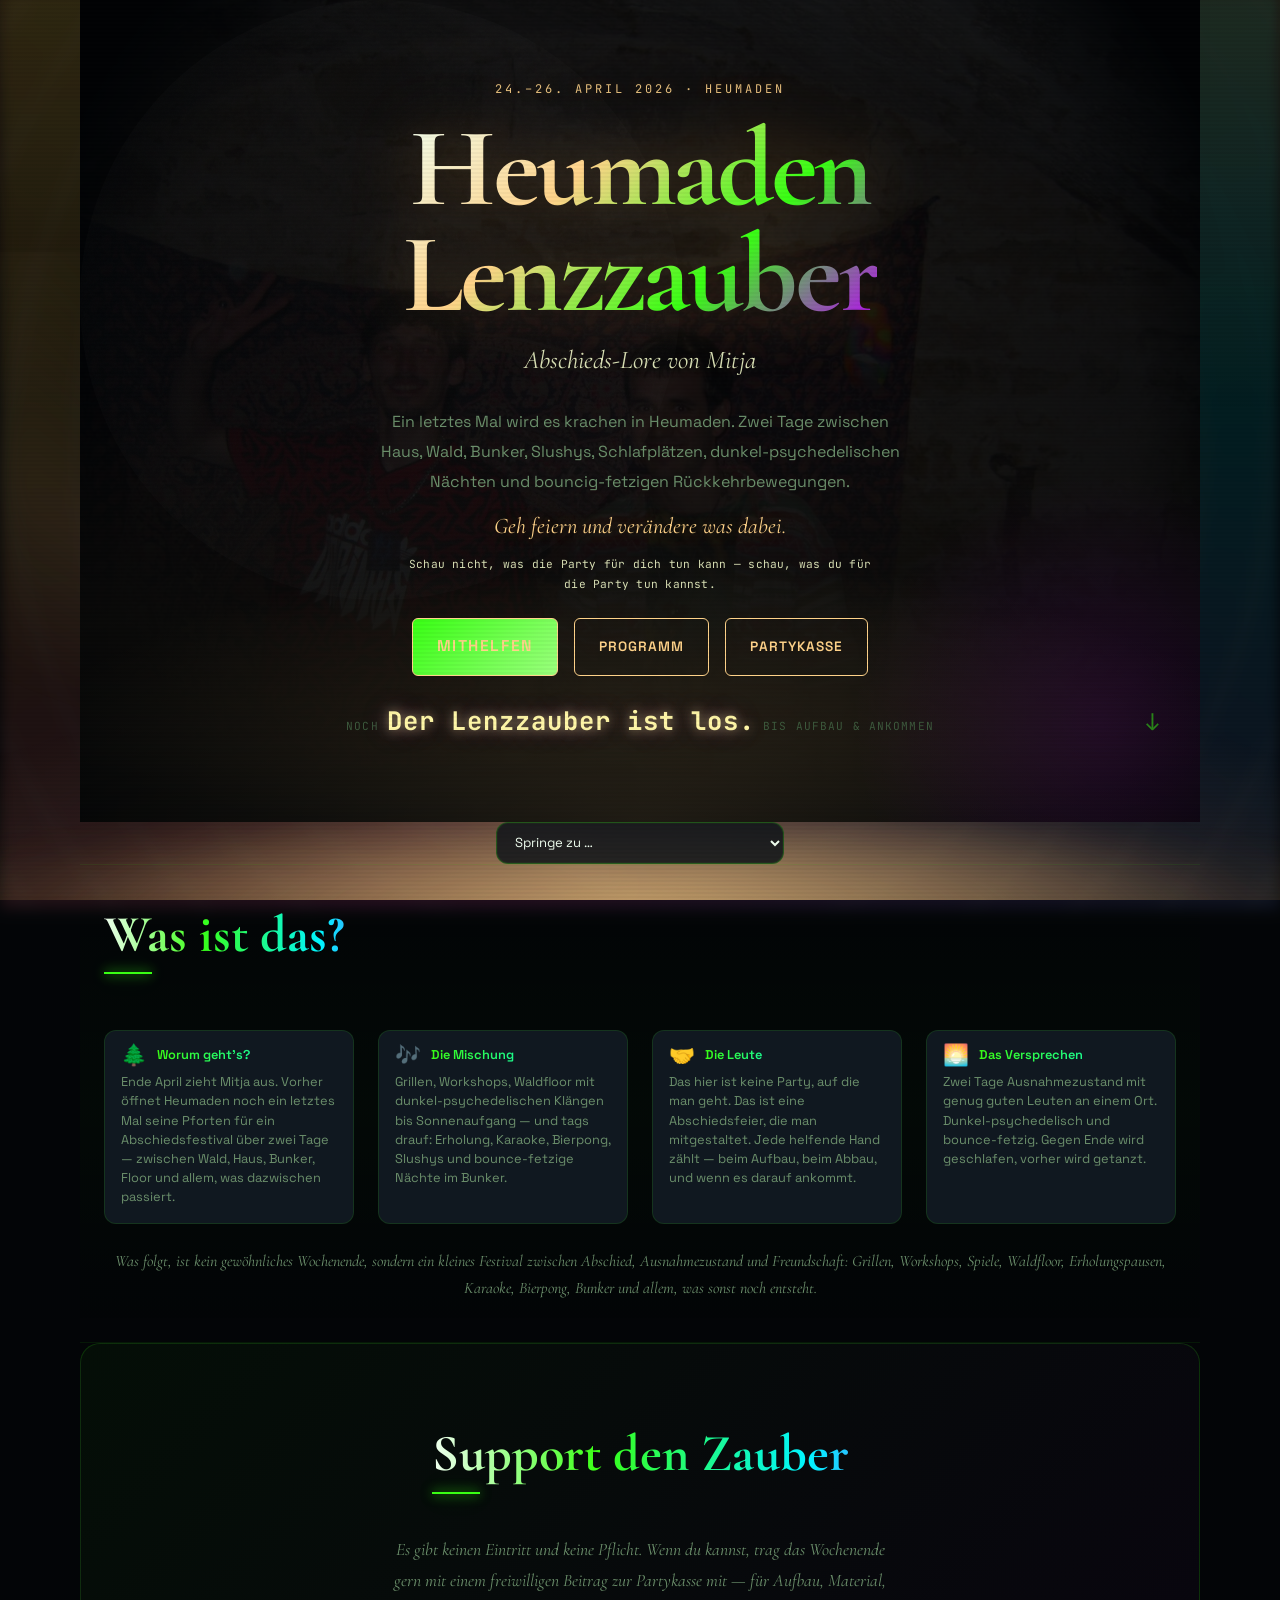
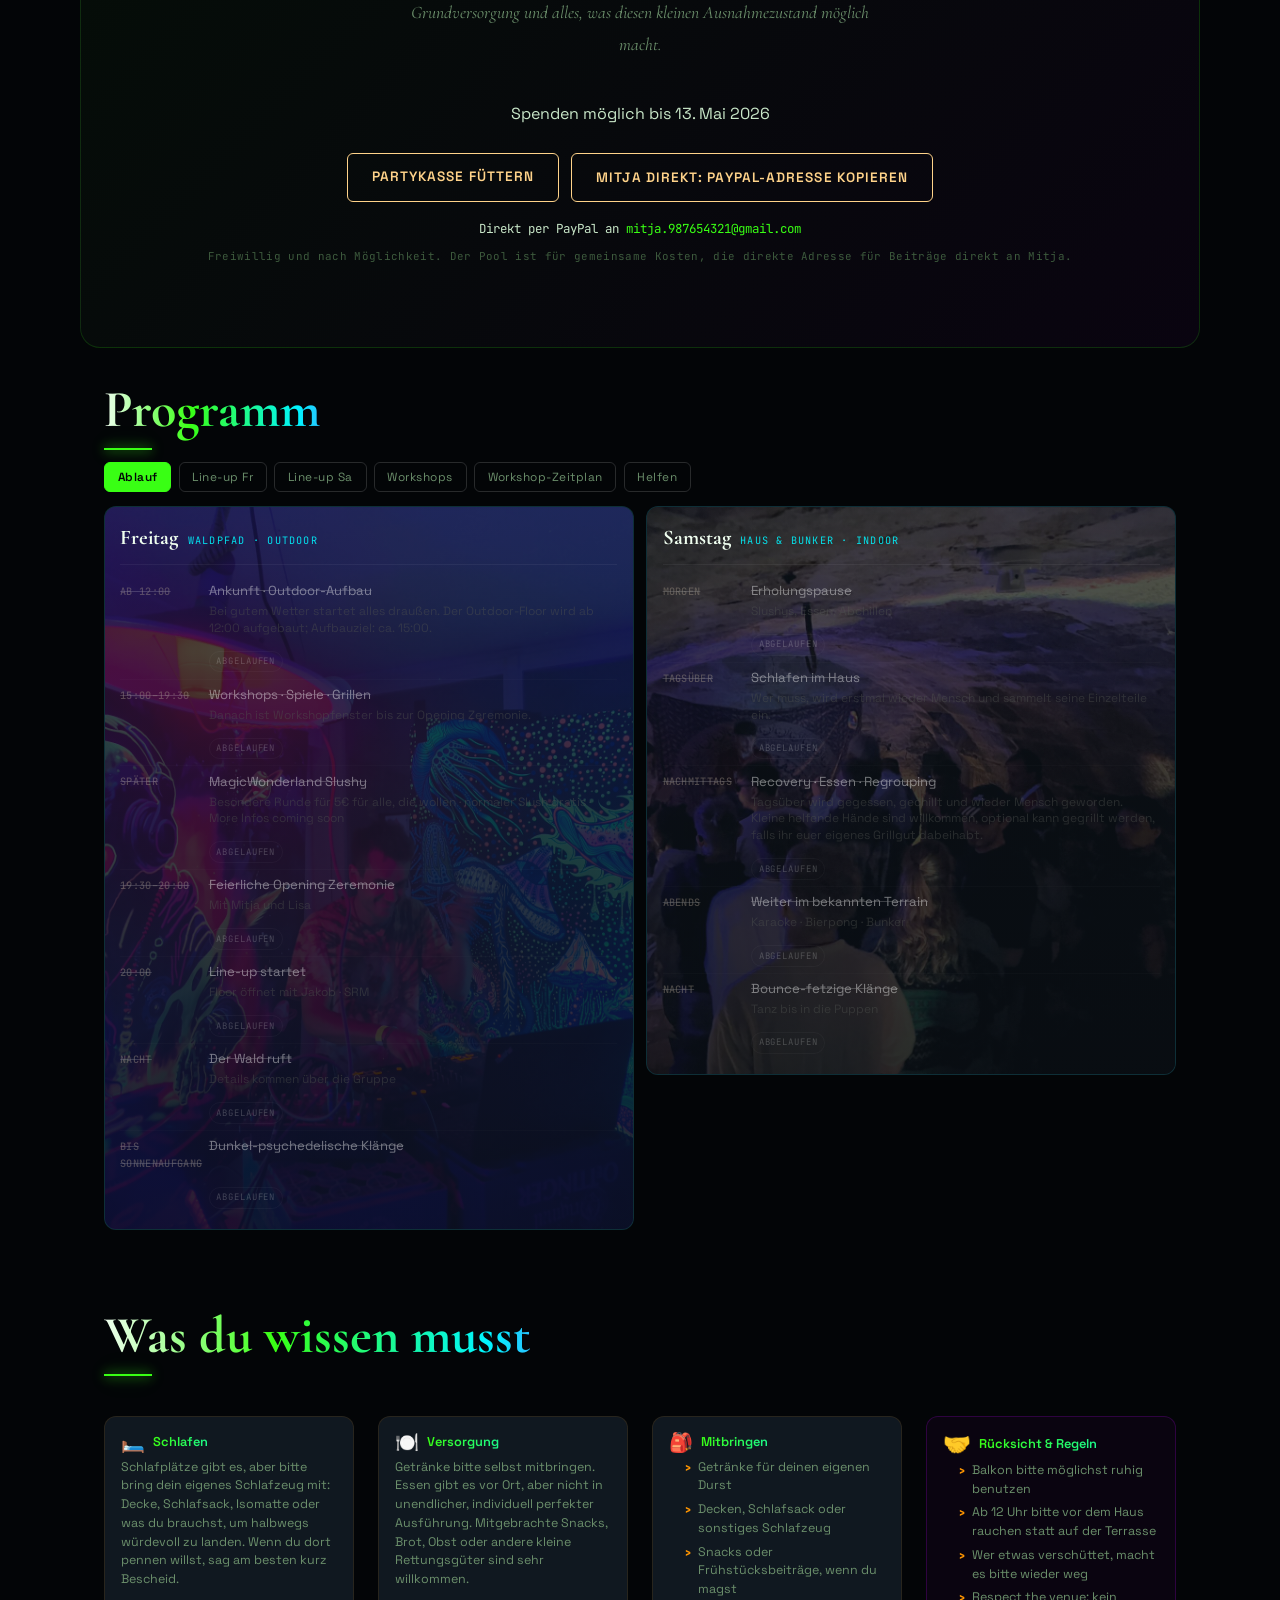
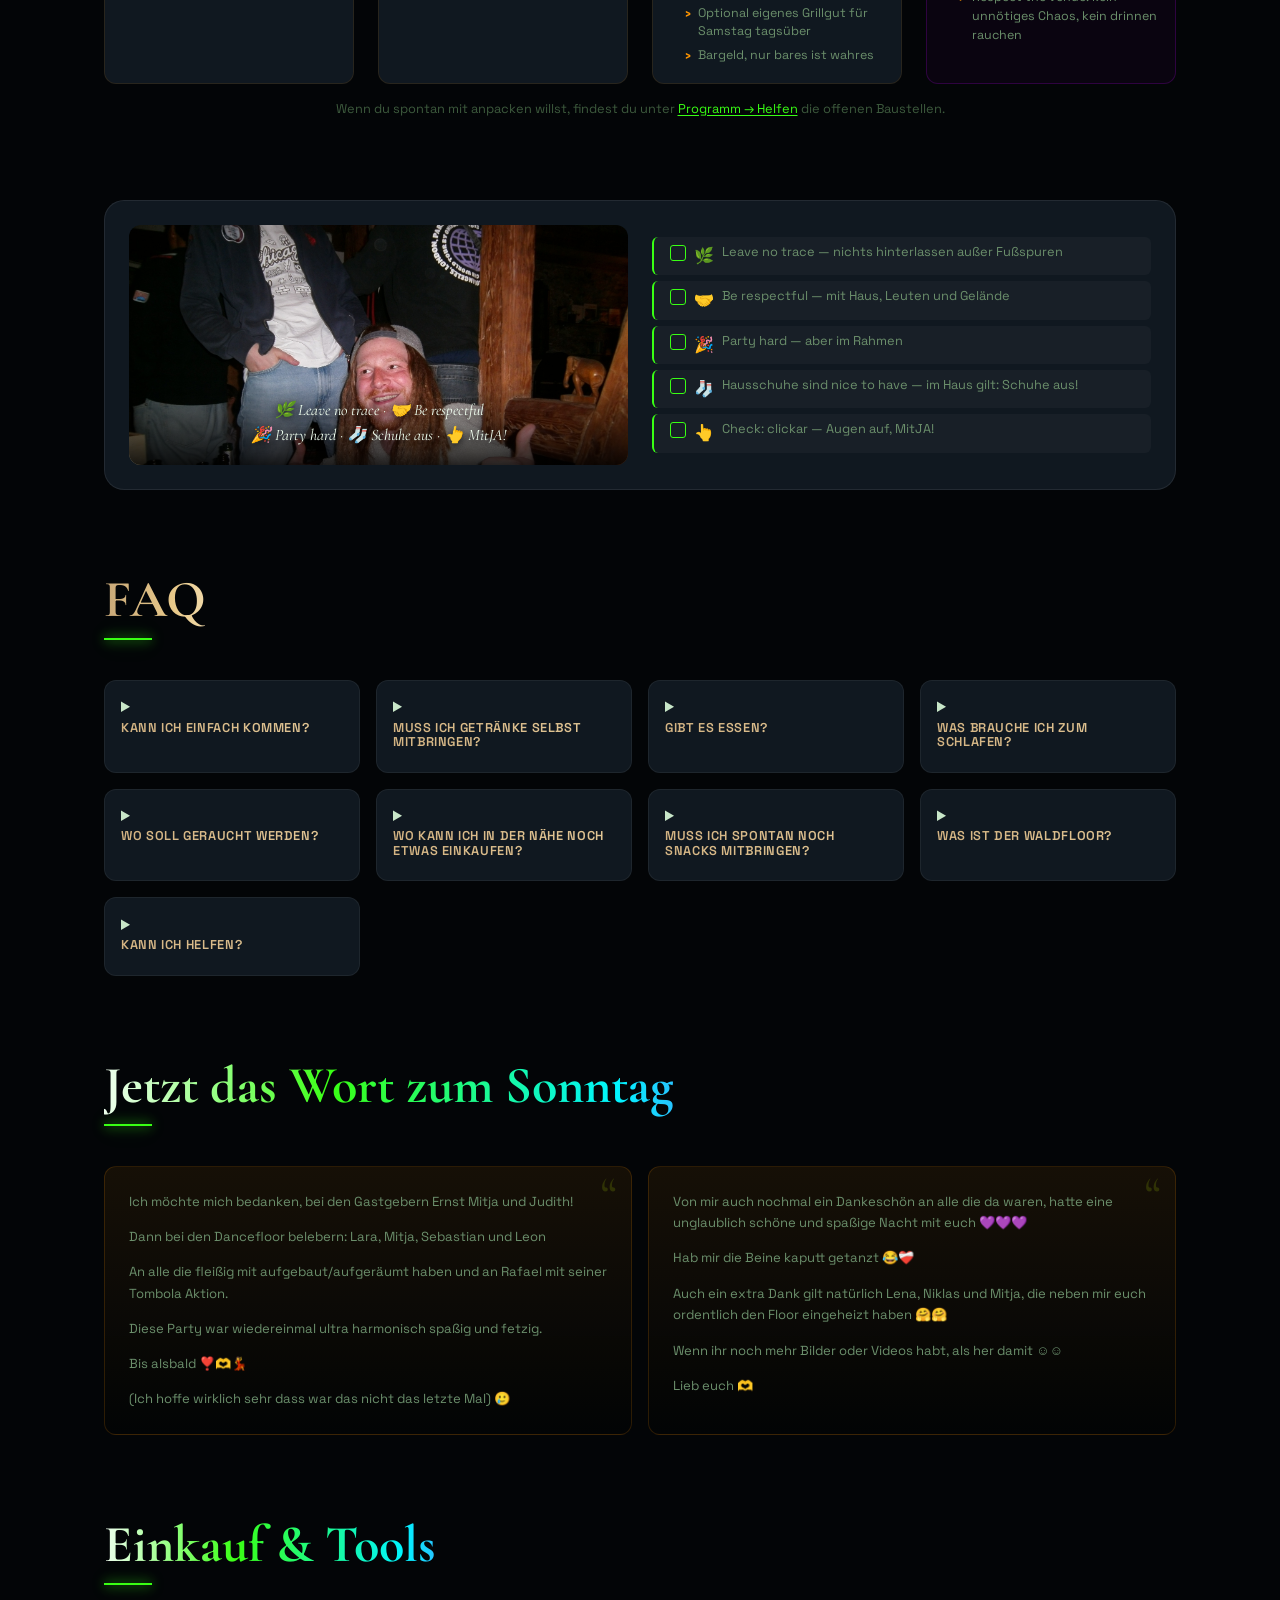
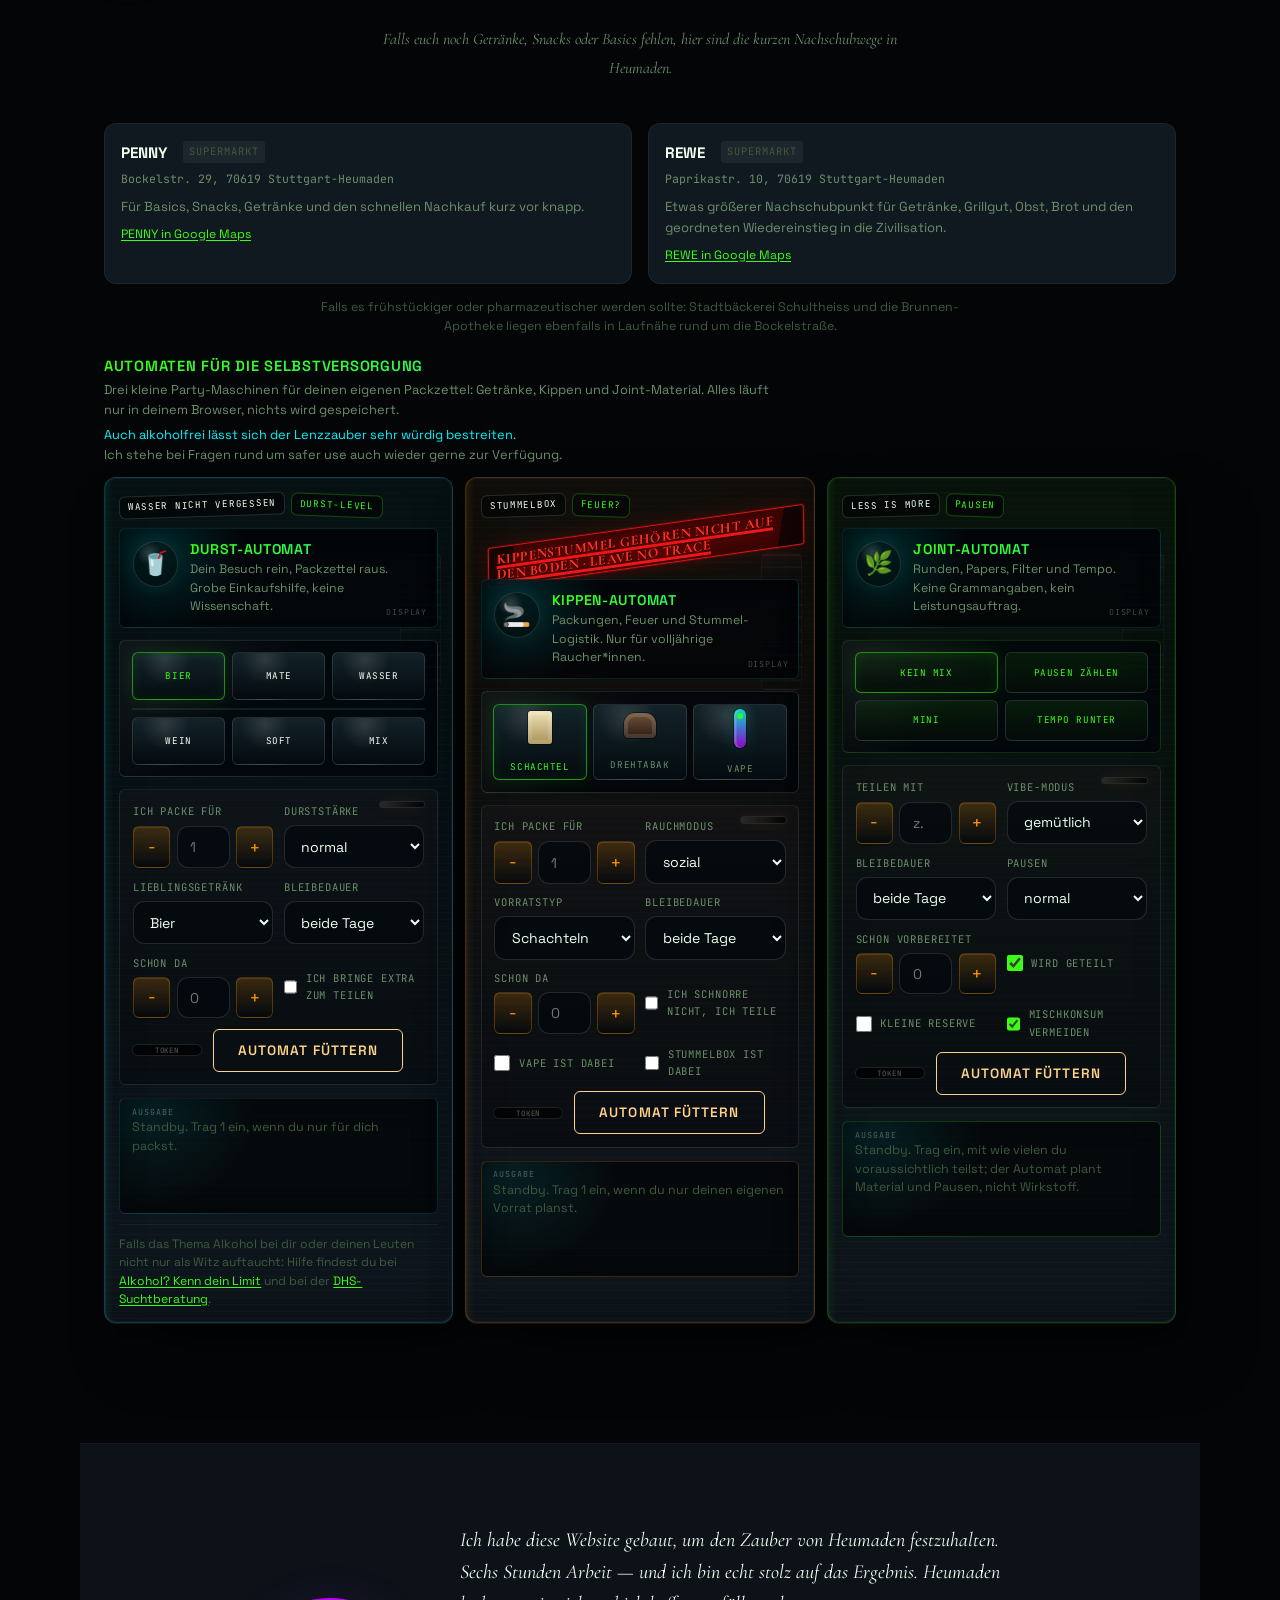
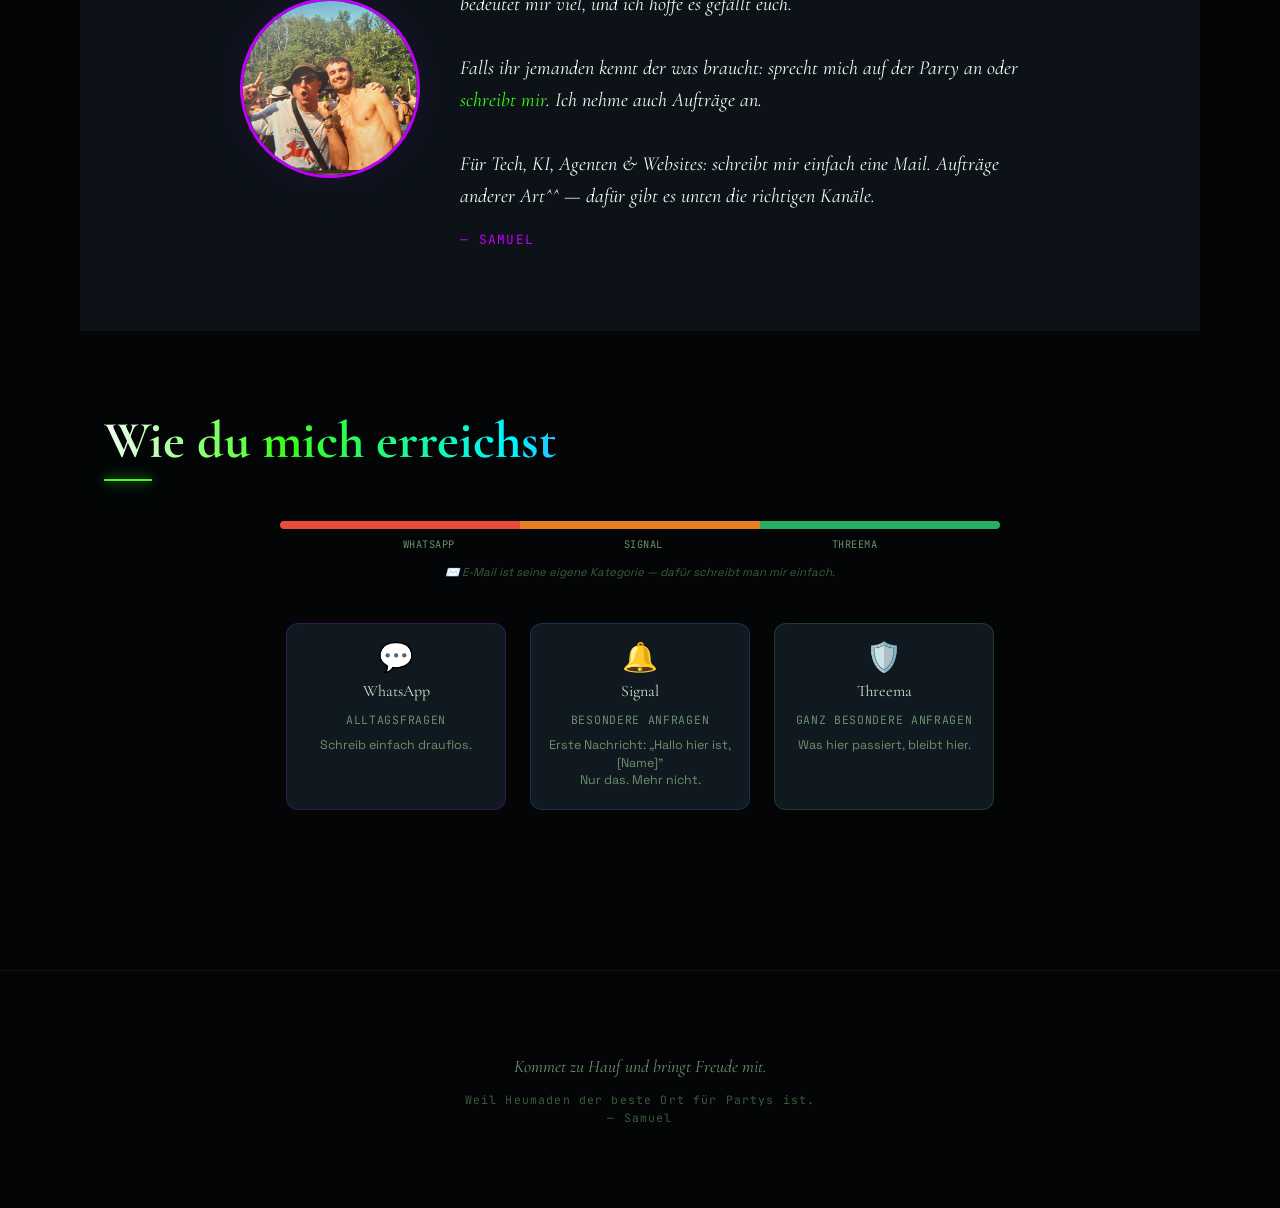
==== commit 8e96dbf7: "Fix leave no trace wording" ====
--- a/index.html
+++ b/index.html
@@ -1149,7 +1149,7 @@
         <div class="vending-stickers" aria-hidden="true">
           <span>Stummelbox</span>
           <span>Feuer?</span>
-          <span class="vending-sticker-marker">Kippenstummel gehören nicht auf den Boden · LEAF NO TRACE</span>
+          <span class="vending-sticker-marker">Kippenstummel gehören nicht auf den Boden · LEAVE NO TRACE</span>
         </div>
         <div class="tool-card-head">
           <span class="tool-icon">🚬</span>
--- a/css/style.css
+++ b/css/style.css
@@ -3707,20 +3707,32 @@
 
 .vending-sticker-marker {
   flex-basis: min(100%, 24rem);
-  margin-top: 0.18rem;
-  border-color: rgba(57, 255, 20, 0.34) !important;
+  margin: 0.25rem 0 0.08rem;
+  border-color: rgba(255, 45, 45, 0.68) !important;
+  border-radius: 0.18rem !important;
   background:
-    linear-gradient(180deg, rgba(246, 255, 112, 0.18), rgba(3, 5, 7, 0.72)) !important;
-  color: var(--acid) !important;
+    linear-gradient(100deg, transparent 0 8%, rgba(255, 0, 0, 0.14) 8% 92%, transparent 92%),
+    rgba(18, 2, 2, 0.62) !important;
+  color: #ff3b30 !important;
   font-family: var(--font-display) !important;
-  font-size: 0.68rem !important;
-  letter-spacing: 0.02em !important;
-  text-transform: none !important;
-  transform: rotate(-5deg) translateX(0.18rem) !important;
+  font-size: 0.86rem !important;
+  font-weight: 700 !important;
+  letter-spacing: 0.04em !important;
+  line-height: 1.12 !important;
+  text-transform: uppercase !important;
+  transform: rotate(-8deg) translateX(0.35rem) skewX(-7deg) !important;
+  text-shadow:
+    0.04em 0.03em 0 rgba(0, 0, 0, 0.9),
+    -0.03em 0.02em 0 rgba(255, 255, 255, 0.08),
+    0 0 12px rgba(255, 0, 0, 0.36);
   text-decoration: underline;
-  text-decoration-thickness: 0.18rem;
-  text-decoration-color: rgba(57, 255, 20, 0.32);
-  box-shadow: 0 0 20px rgba(57, 255, 20, 0.08);
+  text-decoration-thickness: 0.16rem;
+  text-decoration-color: rgba(255, 45, 45, 0.78);
+  text-underline-offset: 0.1rem;
+  box-shadow:
+    0 0 0 1px rgba(255, 45, 45, 0.18),
+    0 0 20px rgba(255, 0, 0, 0.16);
+  filter: saturate(1.25);
 }
 
 .vending-window {
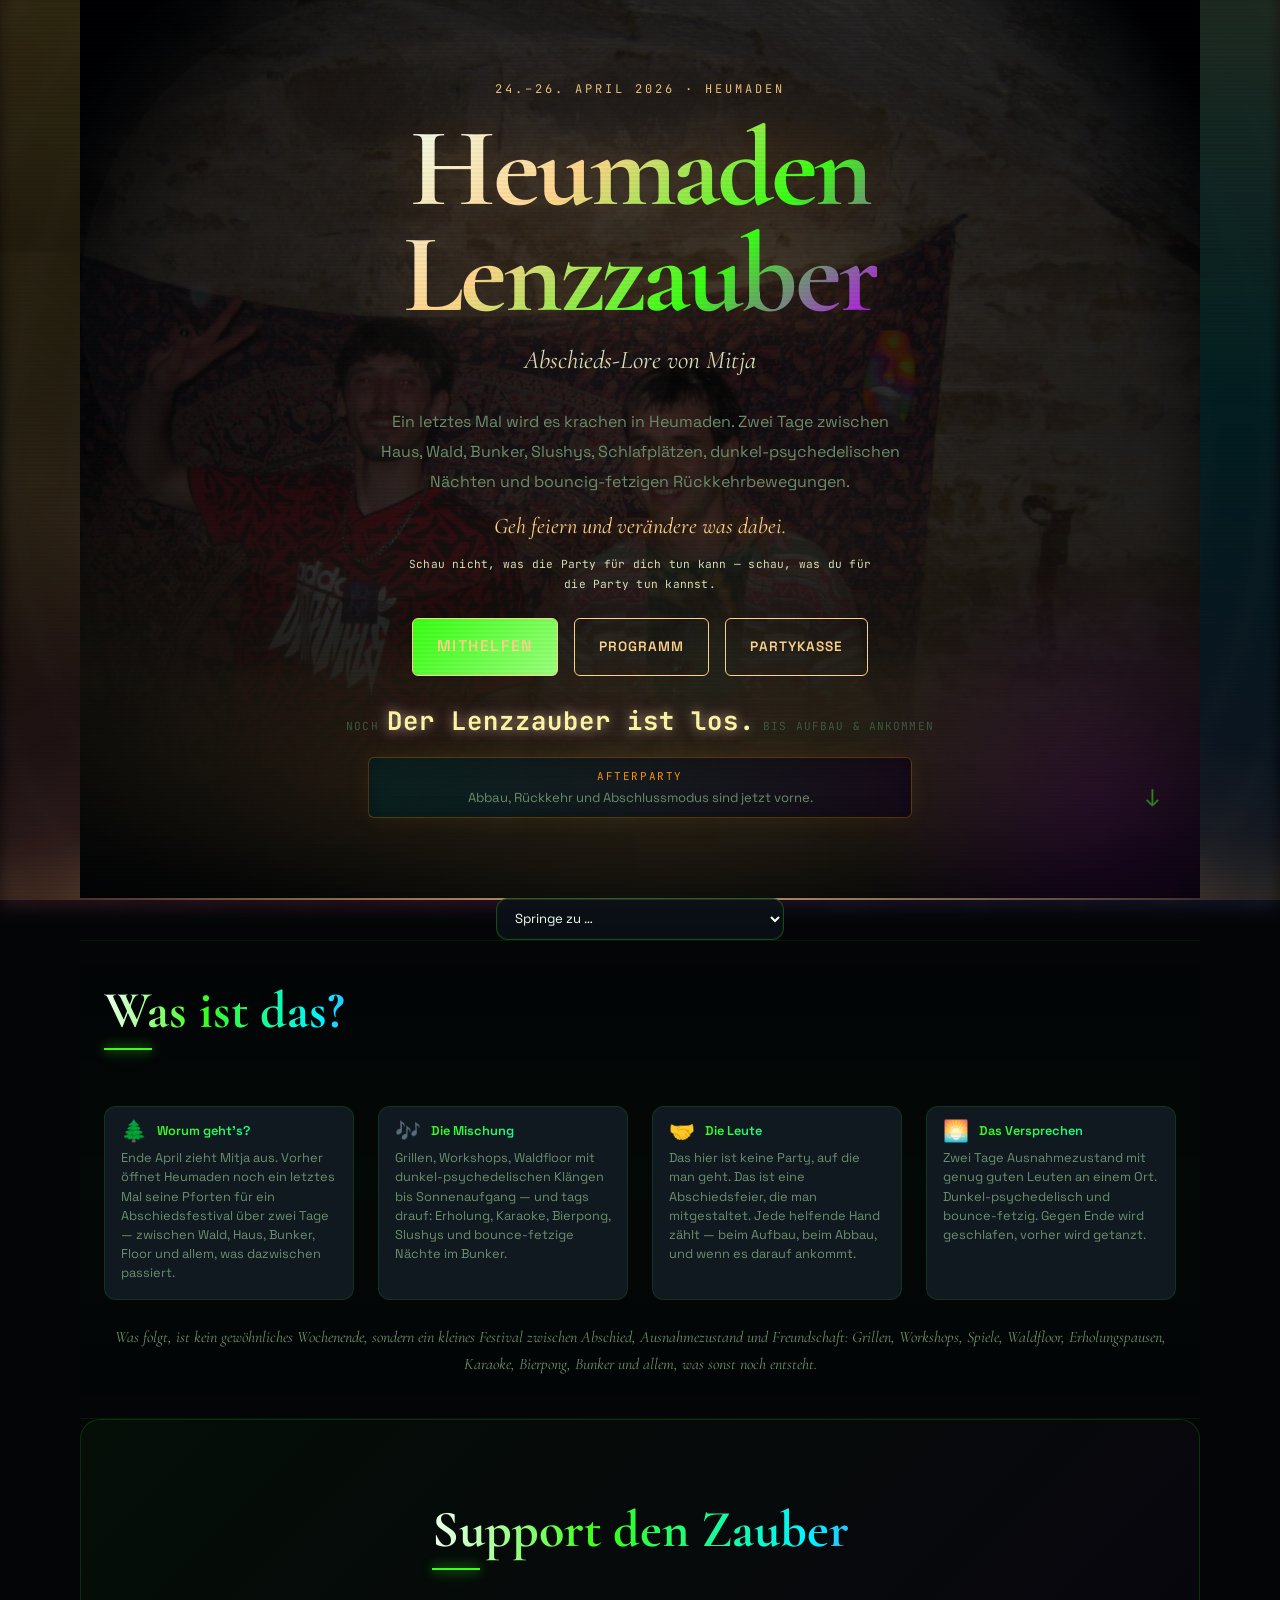
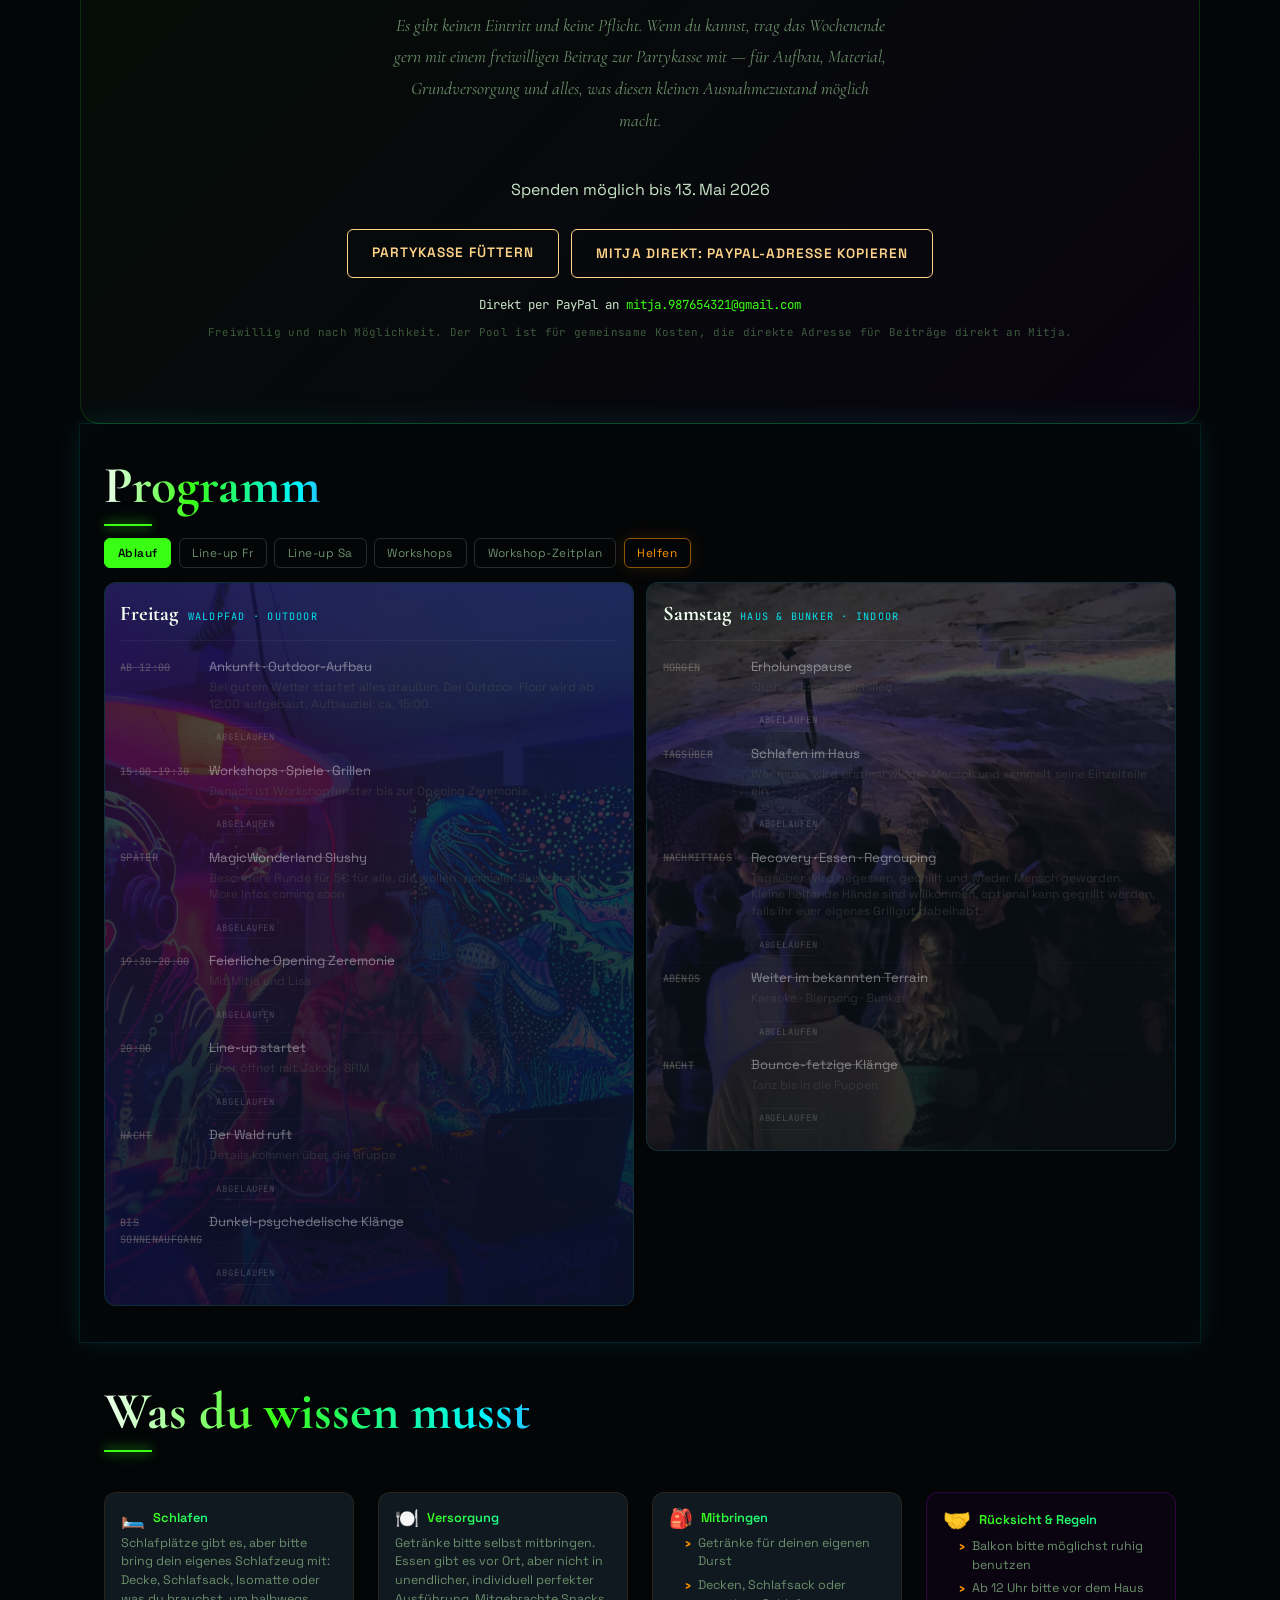
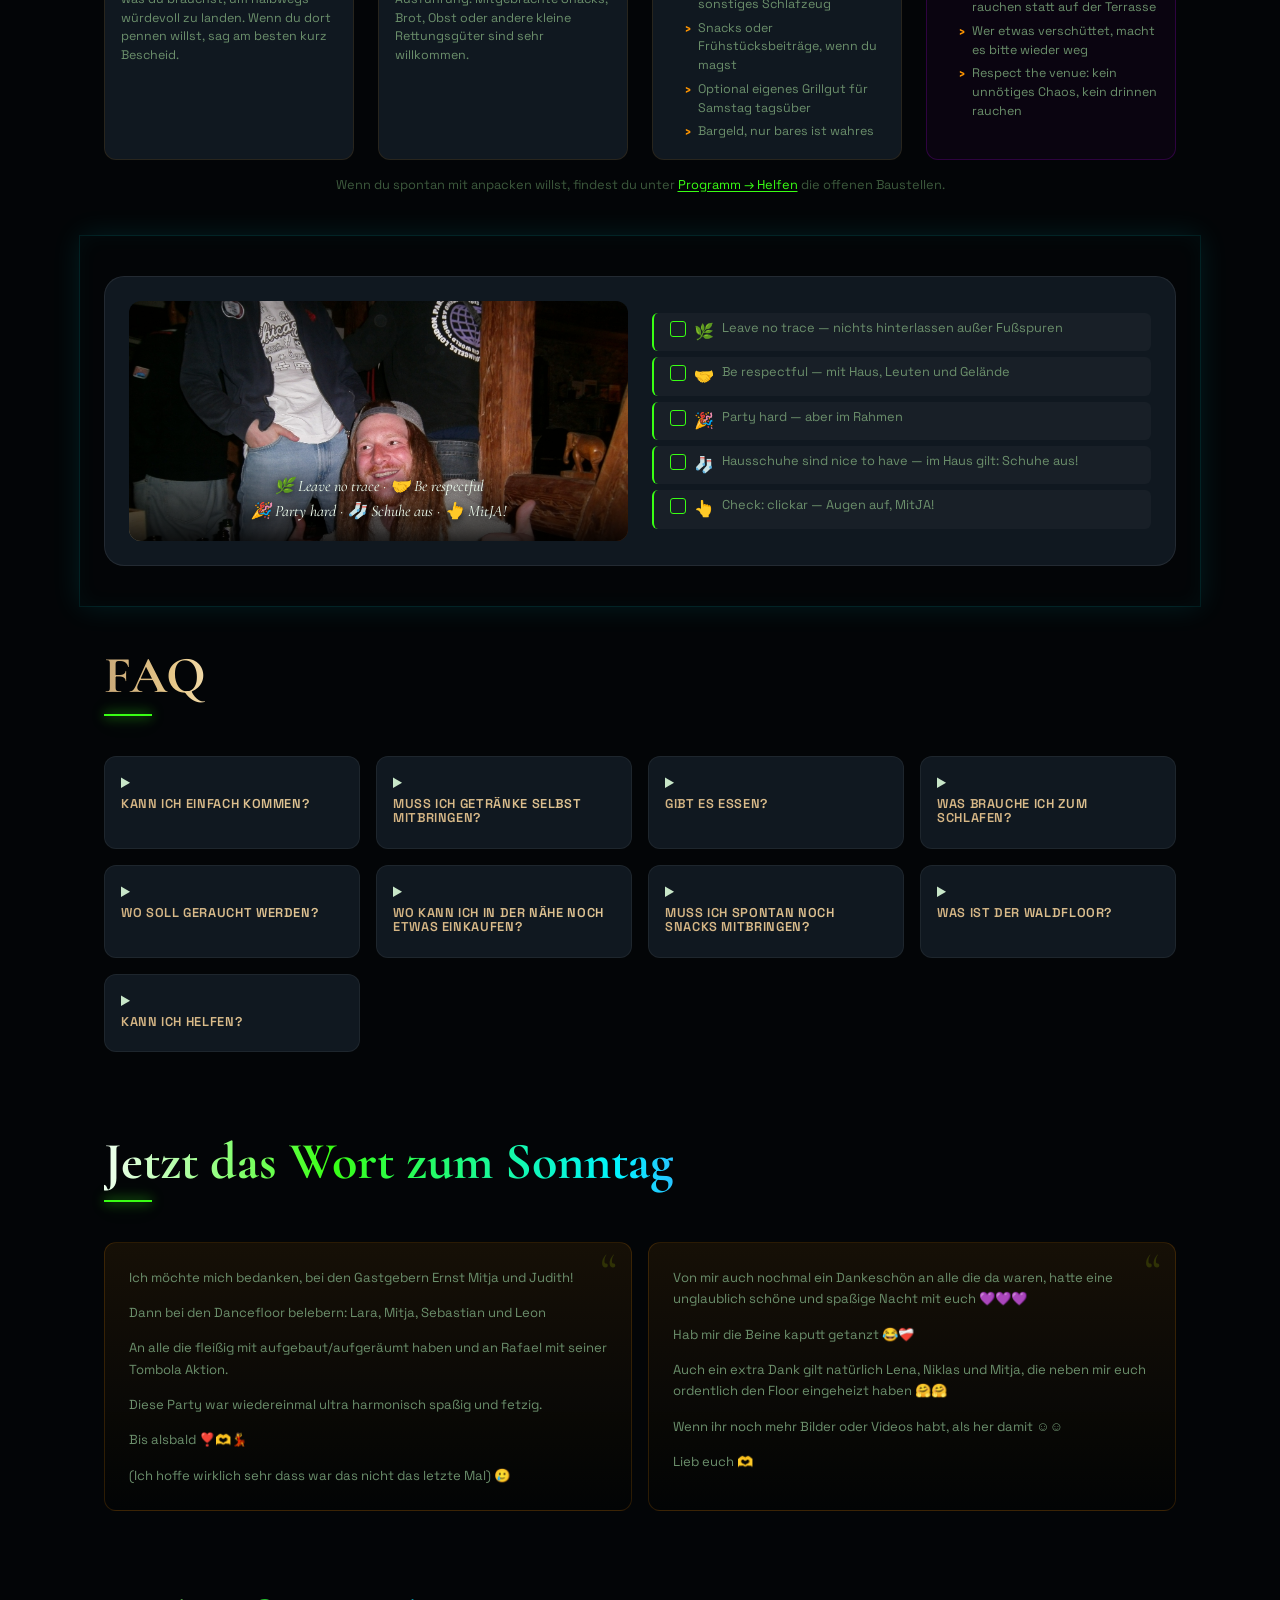
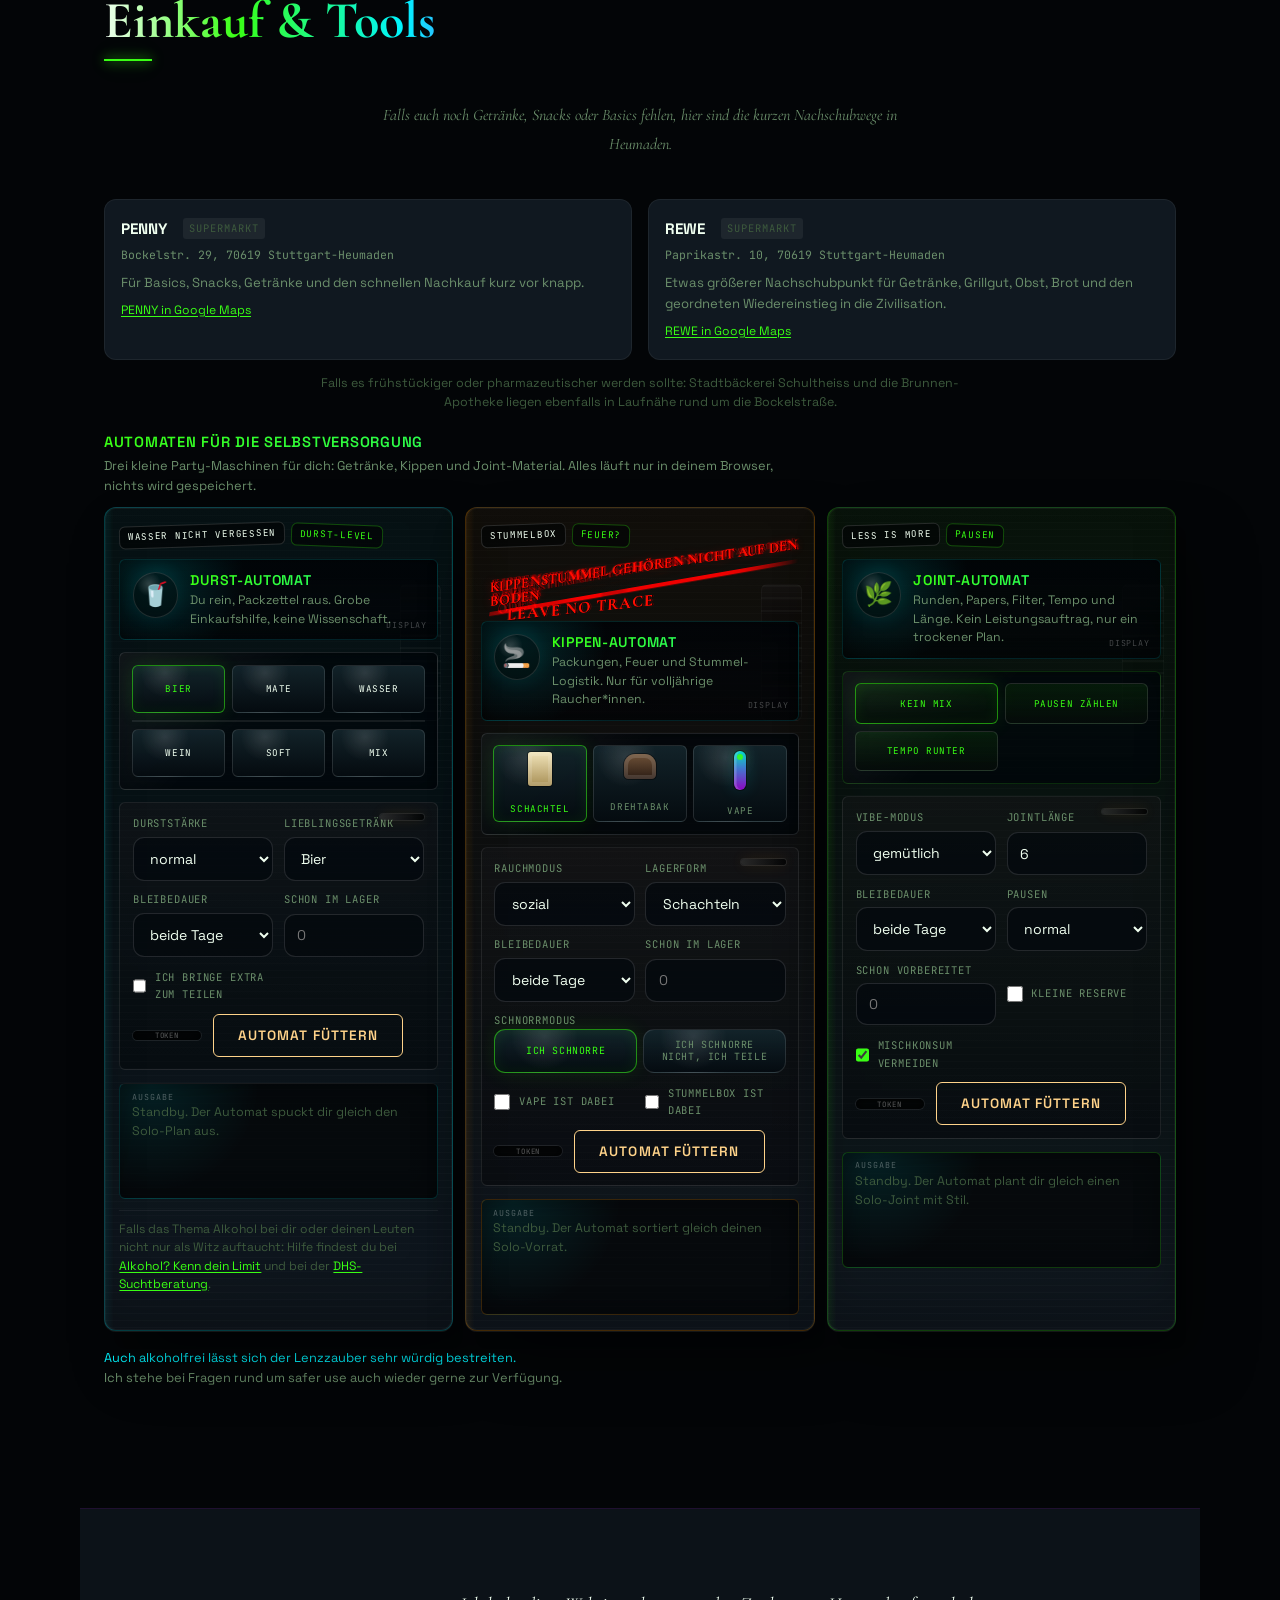
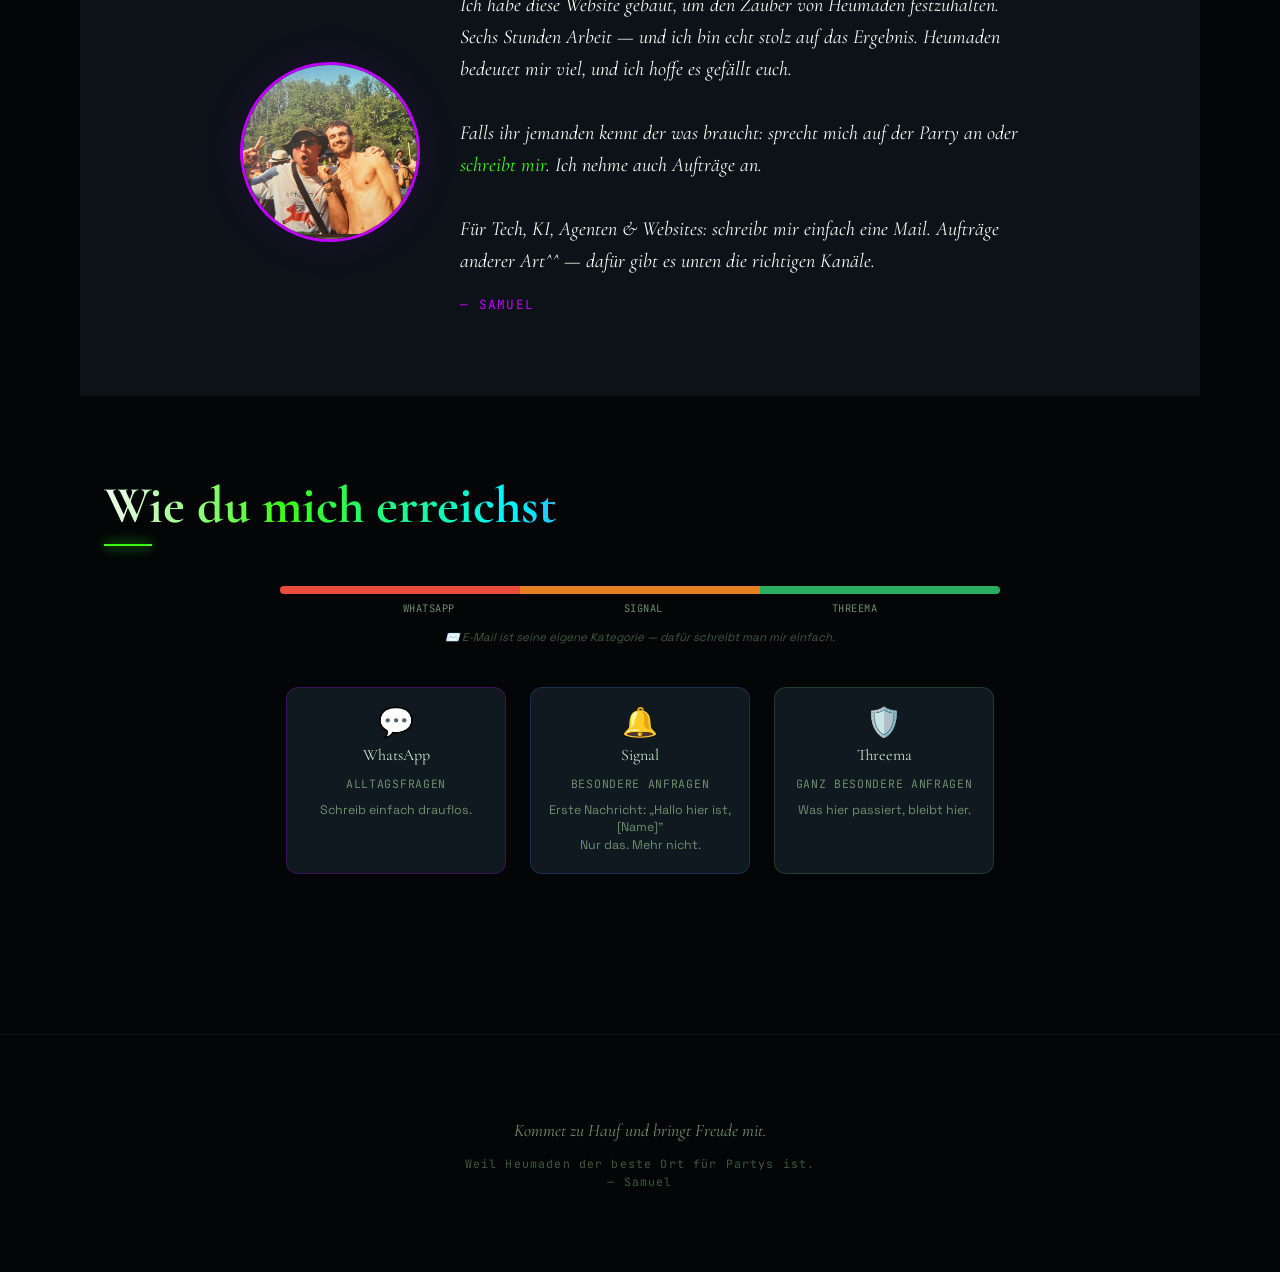
==== commit 08c14ba0: "Add party state machine and vending upgrades" ====
--- a/index.html
+++ b/index.html
@@ -10,6 +10,7 @@
   <link rel="stylesheet" href="css/dj-transition.css">
   <link rel="stylesheet" href="css/countdown-fireworks.css">
   <link rel="stylesheet" href="css/memento-timeline.css">
+  <link rel="stylesheet" href="css/party-state.css">
   <link rel="icon" href="data:image/svg+xml,<svg xmlns='http://www.w3.org/2000/svg' viewBox='0 0 100 100'><text y='.9em' font-size='90'>🌿</text></svg>">
 </head>
 <body>
@@ -59,6 +60,8 @@
         <option value="#faq">FAQ</option>
         <option value="#reviews">Wort zum Sonntag</option>
         <option value="#einkauf">Einkauf &amp; Tools</option>
+        <option value="#freunde">Freunde &amp; Builder</option>
+        <option value="#komm">Kontakt</option>
       </select>
     </div>
   </nav>
@@ -1039,12 +1042,11 @@
     <div class="tools-suite vending-suite">
       <div class="tools-intro">
         <h3>Automaten für die Selbstversorgung</h3>
-        <p>Drei kleine Party-Maschinen für deinen eigenen Packzettel: Getränke, Kippen und Joint-Material. Alles läuft nur in deinem Browser, nichts wird gespeichert.</p>
-        <p class="tools-nonalc">Auch alkoholfrei lässt sich der Lenzzauber sehr würdig bestreiten.</p>
-        <p>Ich stehe bei Fragen rund um safer use auch wieder gerne zur Verfügung.</p>
-      </div>
-
-      <section class="tool-card tool-card--primary vending-machine vending-machine--drink" aria-labelledby="drink-tool-title">
+        <p>Drei kleine Party-Maschinen für dich: Getränke, Kippen und Joint-Material. Alles läuft nur in deinem Browser, nichts wird gespeichert.</p>
+      </div>
+
+      <div class="vending-track" aria-label="Automaten" data-vending-carousel>
+      <section class="tool-card tool-card--primary vending-machine vending-machine--drink" aria-labelledby="drink-tool-title" data-vending-panel data-vending-label="Getränke">
         <div class="vending-stickers" aria-hidden="true">
           <span>Wasser nicht vergessen</span>
           <span>Durst-Level</span>
@@ -1053,7 +1055,7 @@
           <span class="tool-icon">🥤</span>
           <div>
             <h3 id="drink-tool-title">Durst-Automat</h3>
-            <p class="tool-copy">Dein Besuch rein, Packzettel raus. Grobe Einkaufshilfe, keine Wissenschaft.</p>
+            <p class="tool-copy">Du rein, Packzettel raus. Grobe Einkaufshilfe, keine Wissenschaft.</p>
           </div>
         </div>
 
@@ -1071,15 +1073,6 @@
         </div>
 
         <form class="tool-form" id="drink-calculator" novalidate>
-          <label class="tool-field">
-            <span>Ich packe für</span>
-            <div class="tool-stepper">
-              <button type="button" class="step-btn" data-step-target="drink-crew" data-step="-1">-</button>
-              <input type="number" id="drink-crew" name="drink-crew" min="1" max="8" step="1" placeholder="1" inputmode="numeric">
-              <button type="button" class="step-btn" data-step-target="drink-crew" data-step="1">+</button>
-            </div>
-          </label>
-
           <label class="tool-field">
             <span>Durststärke</span>
             <select id="drink-thirst" name="thirst">
@@ -1120,12 +1113,8 @@
           </label>
 
           <label class="tool-field">
-            <span>Schon da</span>
-            <div class="tool-stepper">
-              <button type="button" class="step-btn" data-step-target="drink-stock" data-step="-1">-</button>
-              <input type="number" id="drink-stock" name="drink-stock" min="0" max="300" step="1" placeholder="0" inputmode="numeric">
-              <button type="button" class="step-btn" data-step-target="drink-stock" data-step="1">+</button>
-            </div>
+            <span>Schon im Lager</span>
+            <input type="number" id="drink-stock" name="drink-stock" min="0" max="300" step="1" placeholder="0" inputmode="numeric">
           </label>
 
           <label class="tool-checkbox">
@@ -1139,17 +1128,20 @@
         </form>
 
         <div class="tool-result vending-display vending-display--standby" id="drink-result" aria-live="polite">
-          <p class="tool-result-empty">Standby. Trag 1 ein, wenn du nur für dich packst.</p>
+          <p class="tool-result-empty">Standby. Der Automat spuckt dir gleich den Solo-Plan aus.</p>
         </div>
 
         <p class="tools-help-note">Falls das Thema Alkohol bei dir oder deinen Leuten nicht nur als Witz auftaucht: Hilfe findest du bei <a href="https://www.kenn-dein-limit.de/alkoholberatung/" target="_blank" rel="noopener noreferrer" class="info-link">Alkohol? Kenn dein Limit</a> und bei der <a href="https://www.dhs.de/suchthilfe/suchtberatung" target="_blank" rel="noopener noreferrer" class="info-link">DHS-Suchtberatung</a>.</p>
       </section>
 
-      <section class="tool-card vending-machine vending-machine--smoke" aria-labelledby="smoke-tool-title">
+      <section class="tool-card vending-machine vending-machine--smoke" aria-labelledby="smoke-tool-title" data-vending-panel data-vending-label="Kippen">
         <div class="vending-stickers" aria-hidden="true">
           <span>Stummelbox</span>
           <span>Feuer?</span>
-          <span class="vending-sticker-marker">Kippenstummel gehören nicht auf den Boden · LEAVE NO TRACE</span>
+          <span class="vending-sticker-marker" data-tag="Kippenstummel gehören nicht auf den Boden">
+            <span>Kippenstummel gehören nicht auf den Boden</span>
+            <span>LEAVE NO TRACE</span>
+          </span>
         </div>
         <div class="tool-card-head">
           <span class="tool-icon">🚬</span>
@@ -1176,26 +1168,18 @@
 
         <form class="tool-form" id="smoke-calculator" novalidate>
           <label class="tool-field">
-            <span>Ich packe für</span>
-            <div class="tool-stepper">
-              <button type="button" class="step-btn" data-step-target="smoke-crew" data-step="-1">-</button>
-              <input type="number" id="smoke-crew" name="smoke-crew" min="1" max="8" step="1" placeholder="1" inputmode="numeric">
-              <button type="button" class="step-btn" data-step-target="smoke-crew" data-step="1">+</button>
-            </div>
-          </label>
-
-          <label class="tool-field">
             <span>Rauchmodus</span>
             <select id="smoke-mode" name="smoke-mode">
               <option value="casual">gelegentlich</option>
               <option value="social" selected>sozial</option>
               <option value="steady">stabil</option>
               <option value="heavy">dauerfeuer</option>
+              <option value="chain">Kettenraucher</option>
             </select>
           </label>
 
           <label class="tool-field">
-            <span>Vorratstyp</span>
+            <span>Lagerform</span>
             <select id="smoke-type" name="smoke-type">
               <option value="packs" selected>Schachteln</option>
               <option value="roll">Drehtabak</option>
@@ -1222,18 +1206,23 @@
           </label>
 
           <label class="tool-field">
-            <span>Schon da</span>
-            <div class="tool-stepper">
-              <button type="button" class="step-btn" data-step-target="smoke-stock" data-step="-1">-</button>
-              <input type="number" id="smoke-stock" name="smoke-stock" min="0" max="600" step="1" placeholder="0" inputmode="numeric">
-              <button type="button" class="step-btn" data-step-target="smoke-stock" data-step="1">+</button>
-            </div>
-          </label>
-
-          <label class="tool-checkbox">
-            <input type="checkbox" id="smoke-share" name="smoke-share">
-            <span>Ich schnorre nicht, ich teile</span>
-          </label>
+            <span>Schon im Lager</span>
+            <input type="number" id="smoke-stock" name="smoke-stock" min="0" max="600" step="1" placeholder="0" inputmode="numeric">
+          </label>
+
+          <fieldset class="tool-field tool-field--full tool-segmented">
+            <legend>Schnorrmodus</legend>
+            <div class="tool-segmented-control">
+              <label class="tool-segmented-option">
+                <input type="radio" id="smoke-share-schnorre" name="smoke-share" value="snore" checked>
+                <span>ich schnorre</span>
+              </label>
+              <label class="tool-segmented-option">
+                <input type="radio" id="smoke-share-teilen" name="smoke-share" value="share">
+                <span>ich schnorre nicht, ich teile</span>
+              </label>
+            </div>
+          </fieldset>
 
           <label class="tool-checkbox">
             <input type="checkbox" id="smoke-vape" name="smoke-vape">
@@ -1251,11 +1240,11 @@
         </form>
 
         <div class="tool-result vending-display vending-display--standby" id="smoke-result" aria-live="polite">
-          <p class="tool-result-empty">Standby. Trag 1 ein, wenn du nur deinen eigenen Vorrat planst.</p>
+          <p class="tool-result-empty">Standby. Der Automat sortiert gleich deinen Solo-Vorrat.</p>
         </div>
       </section>
 
-      <section class="tool-card vending-machine vending-machine--joint" aria-labelledby="joint-tool-title">
+      <section class="tool-card vending-machine vending-machine--joint" aria-labelledby="joint-tool-title" data-vending-panel data-vending-label="Joint">
         <div class="vending-stickers" aria-hidden="true">
           <span>Less is more</span>
           <span>Pausen</span>
@@ -1264,27 +1253,17 @@
           <span class="tool-icon">🌿</span>
           <div>
             <h3 id="joint-tool-title">Joint-Automat</h3>
-            <p class="tool-copy">Runden, Papers, Filter und Tempo. Keine Grammangaben, kein Leistungsauftrag.</p>
+            <p class="tool-copy">Runden, Papers, Filter, Tempo und Länge. Kein Leistungsauftrag, nur ein trockener Plan.</p>
           </div>
         </div>
 
         <div class="vending-window vending-window--joint">
           <button type="button" class="vending-choice" data-check-target="joint-avoid-mix">kein Mix</button>
           <button type="button" class="vending-choice" data-select-target="joint-pause" data-select-value="long">Pausen zählen</button>
-          <button type="button" class="vending-choice" data-select-target="joint-mode" data-select-value="mini">Mini</button>
           <button type="button" class="vending-choice" data-select-target="joint-mode" data-select-value="slow">Tempo runter</button>
         </div>
 
         <form class="tool-form" id="joint-calculator" novalidate>
-          <label class="tool-field">
-            <span>Teilen mit</span>
-            <div class="tool-stepper">
-              <button type="button" class="step-btn" data-step-target="joint-crew" data-step="-1">-</button>
-              <input type="number" id="joint-crew" name="joint-crew" min="1" max="10" step="1" placeholder="z. B. 3" inputmode="numeric">
-              <button type="button" class="step-btn" data-step-target="joint-crew" data-step="1">+</button>
-            </div>
-          </label>
-
           <label class="tool-field">
             <span>Vibe-Modus</span>
             <select id="joint-mode" name="joint-mode">
@@ -1296,6 +1275,11 @@
           </label>
 
           <label class="tool-field">
+            <span>Jointlänge</span>
+            <input type="number" id="joint-length" name="joint-length" min="3" max="14" step="1" value="6" inputmode="numeric">
+          </label>
+
+          <label class="tool-field">
             <span>Bleibedauer</span>
             <select id="joint-duration" name="joint-duration">
               <option value="friday">Freitag</option>
@@ -1316,16 +1300,7 @@
 
           <label class="tool-field">
             <span>Schon vorbereitet</span>
-            <div class="tool-stepper">
-              <button type="button" class="step-btn" data-step-target="joint-prepared" data-step="-1">-</button>
-              <input type="number" id="joint-prepared" name="joint-prepared" min="0" max="80" step="1" placeholder="0" inputmode="numeric">
-              <button type="button" class="step-btn" data-step-target="joint-prepared" data-step="1">+</button>
-            </div>
-          </label>
-
-          <label class="tool-checkbox">
-            <input type="checkbox" id="joint-share" name="joint-share" checked>
-            <span>wird geteilt</span>
+            <input type="number" id="joint-prepared" name="joint-prepared" min="0" max="80" step="1" placeholder="0" inputmode="numeric">
           </label>
 
           <label class="tool-checkbox">
@@ -1344,9 +1319,21 @@
         </form>
 
         <div class="tool-result vending-display vending-display--standby" id="joint-result" aria-live="polite">
-          <p class="tool-result-empty">Standby. Trag ein, mit wie vielen du voraussichtlich teilst; der Automat plant Material und Pausen, nicht Wirkstoff.</p>
+          <p class="tool-result-empty">Standby. Der Automat plant dir gleich einen Solo-Joint mit Stil.</p>
         </div>
       </section>
+      </div>
+
+      <div class="vending-carousel-nav" aria-label="Automat auswählen">
+        <button type="button" class="vending-carousel-pill is-active" data-vending-target="0">Getränke</button>
+        <button type="button" class="vending-carousel-pill" data-vending-target="1">Kippen</button>
+        <button type="button" class="vending-carousel-pill" data-vending-target="2">Joint</button>
+      </div>
+
+      <div class="tools-afterword">
+        <p class="tools-nonalc">Auch alkoholfrei lässt sich der Lenzzauber sehr würdig bestreiten.</p>
+        <p>Ich stehe bei Fragen rund um safer use auch wieder gerne zur Verfügung.</p>
+      </div>
     </div>
 
   </section>
@@ -1433,6 +1420,7 @@
   <script src="js/dj-transition.js"></script>
   <script src="js/countdown-fireworks.js"></script>
   <script src="js/memento-timeline.js"></script>
+  <script src="js/party-state.js"></script>
   <script>
     // Laufband "Was ist das?" Mobile
     const wg = document.querySelector('.whatis-grid');
--- a/css/style.css
+++ b/css/style.css
@@ -3560,6 +3560,18 @@
   color: var(--cyan) !important;
 }
 
+.tools-afterword {
+  grid-column: 1 / -1;
+  max-width: 42rem;
+}
+
+.tools-afterword p {
+  margin: 0;
+  font-size: 0.8rem;
+  line-height: 1.55;
+  color: var(--text-dim);
+}
+
 .tools-help-note {
   margin: 0.65rem 0 0 !important;
   padding-top: 0.6rem;
@@ -3587,6 +3599,44 @@
 
 .vending-suite .tools-intro {
   grid-column: 1 / -1;
+}
+
+.vending-track {
+  grid-column: 1 / -1;
+  display: grid;
+  gap: 0.75rem;
+}
+
+.vending-carousel-nav {
+  display: none;
+}
+
+.vending-carousel-pill {
+  appearance: none;
+  border: 1px solid rgba(255, 255, 255, 0.12);
+  border-radius: 999px;
+  background: rgba(3, 5, 7, 0.62);
+  color: var(--text-dim);
+  cursor: pointer;
+  font-family: var(--font-mono);
+  font-size: 0.64rem;
+  letter-spacing: 0.08em;
+  min-height: 2.3rem;
+  padding: 0.48rem 0.78rem;
+  text-transform: uppercase;
+  transition: border-color 0.18s var(--ease), color 0.18s var(--ease), transform 0.18s var(--ease), box-shadow 0.18s var(--ease);
+}
+
+.vending-carousel-pill.is-active {
+  border-color: rgba(0, 245, 255, 0.38);
+  color: var(--text-bright);
+  box-shadow: inset 0 0 14px rgba(0, 245, 255, 0.08), 0 0 18px rgba(0, 245, 255, 0.1);
+}
+
+.vending-carousel-pill:focus-visible {
+  outline: none;
+  border-color: rgba(57, 255, 20, 0.48);
+  box-shadow: 0 0 0 2px rgba(57, 255, 20, 0.14);
 }
 
 .vending-machine {
@@ -3706,33 +3756,103 @@
 }
 
 .vending-sticker-marker {
-  flex-basis: min(100%, 24rem);
-  margin: 0.25rem 0 0.08rem;
-  border-color: rgba(255, 45, 45, 0.68) !important;
-  border-radius: 0.18rem !important;
+  position: relative;
+  display: inline-grid !important;
+  flex-basis: min(100%, 25rem);
+  gap: 0.08rem;
+  margin: 0.28rem 0 0.1rem;
+  padding: 0.14rem 0.18rem 0.06rem !important;
+  border: 0 !important;
+  border-radius: 0 !important;
+  background: transparent !important;
+  color: #ff2a1f !important;
+  font-family: var(--font-display) !important;
+  font-size: 0.9rem !important;
+  font-weight: 900 !important;
+  line-height: 0.95 !important;
+  letter-spacing: 0.025em !important;
+  text-transform: uppercase !important;
+  transform: rotate(-8deg) translateX(0.3rem) skewX(-8deg) !important;
+  text-shadow:
+    0.055em 0.03em 0 rgba(20, 0, 0, 0.96),
+    -0.035em 0.015em 0 rgba(255, 110, 100, 0.24),
+    0.12em -0.04em 0 rgba(255, 0, 0, 0.2),
+    0 0 9px rgba(255, 0, 0, 0.3);
+  box-shadow: none !important;
+  filter: saturate(1.45) contrast(1.08);
+  isolation: isolate;
+}
+
+.vending-sticker-marker::before,
+.vending-sticker-marker::after {
+  content: attr(data-tag);
+  position: absolute;
+  left: 0.2rem;
+  top: 0.08rem;
+  z-index: -1;
+  max-width: 21rem;
+  color: rgba(255, 0, 0, 0.28);
+  font: inherit;
+  letter-spacing: inherit;
+  text-transform: inherit;
+  transform: translate(0.06rem, 0.05rem) rotate(1deg);
+  clip-path: polygon(0 8%, 97% 0, 100% 34%, 7% 42%, 4% 54%, 98% 58%, 96% 100%, 0 92%);
+  pointer-events: none;
+}
+
+.vending-sticker-marker::after {
+  left: 0.04rem;
+  top: 0.24rem;
+  color: rgba(255, 35, 24, 0.18);
+  transform: translate(-0.08rem, 0.08rem) rotate(-2deg);
+  clip-path: polygon(5% 0, 100% 7%, 94% 30%, 0 34%, 7% 51%, 96% 48%, 100% 80%, 3% 100%);
+}
+
+.vending-stickers .vending-sticker-marker span {
+  display: block !important;
+  min-height: 0;
+  padding: 0 !important;
+  border: 0 !important;
+  border-radius: 0 !important;
+  background: transparent !important;
+  color: inherit !important;
+  font: inherit !important;
+  line-height: inherit !important;
+  letter-spacing: inherit !important;
+  text-transform: inherit !important;
+  transform: none !important;
+}
+
+.vending-sticker-marker span:first-child {
+  position: relative;
+  max-width: 22rem;
+}
+
+.vending-sticker-marker span:first-child::after {
+  content: '';
+  position: absolute;
+  left: -0.08rem;
+  right: 0.1rem;
+  bottom: -0.11rem;
+  height: 0.22rem;
   background:
-    linear-gradient(100deg, transparent 0 8%, rgba(255, 0, 0, 0.14) 8% 92%, transparent 92%),
-    rgba(18, 2, 2, 0.62) !important;
-  color: #ff3b30 !important;
-  font-family: var(--font-display) !important;
-  font-size: 0.86rem !important;
-  font-weight: 700 !important;
-  letter-spacing: 0.04em !important;
-  line-height: 1.12 !important;
-  text-transform: uppercase !important;
-  transform: rotate(-8deg) translateX(0.35rem) skewX(-7deg) !important;
+    linear-gradient(90deg, transparent, rgba(255, 0, 0, 0.85) 8% 36%, transparent 37% 43%, rgba(255, 0, 0, 0.7) 45% 82%, transparent),
+    linear-gradient(90deg, rgba(255, 0, 0, 0.42), transparent 18% 22%, rgba(255, 0, 0, 0.8) 28% 76%, transparent);
+  transform: rotate(-1.8deg) skewX(-11deg);
+  filter: blur(0.2px);
+}
+
+.vending-sticker-marker span:last-child {
+  width: max-content;
+  max-width: 100%;
+  margin-top: 0.18rem;
+  font-size: 1.12em !important;
+  letter-spacing: 0.065em !important;
+  transform: translateX(1.05rem) rotate(2deg) !important;
   text-shadow:
-    0.04em 0.03em 0 rgba(0, 0, 0, 0.9),
-    -0.03em 0.02em 0 rgba(255, 255, 255, 0.08),
-    0 0 12px rgba(255, 0, 0, 0.36);
-  text-decoration: underline;
-  text-decoration-thickness: 0.16rem;
-  text-decoration-color: rgba(255, 45, 45, 0.78);
-  text-underline-offset: 0.1rem;
-  box-shadow:
-    0 0 0 1px rgba(255, 45, 45, 0.18),
-    0 0 20px rgba(255, 0, 0, 0.16);
-  filter: saturate(1.25);
+    0.045em 0.035em 0 rgba(24, 0, 0, 0.95),
+    -0.035em -0.02em 0 rgba(255, 88, 82, 0.24),
+    0.13em 0.02em 0 rgba(255, 0, 0, 0.18);
 }
 
 .vending-window {
@@ -3862,6 +3982,8 @@
 }
 
 .vending-display {
+  overflow: hidden;
+  isolation: isolate;
   min-height: 7.25rem;
   border: 1px solid rgba(0, 245, 255, 0.14);
   border-radius: var(--radius-sm);
@@ -3875,6 +3997,10 @@
   animation: vending-standby 1.65s steps(2, end) infinite;
 }
 
+.vending-display--printing {
+  animation: vending-output-blink 0.9s steps(2, end) 1;
+}
+
 @keyframes vending-standby {
   0%, 100% {
     box-shadow: inset 0 0 24px rgba(0, 0, 0, 0.35), 0 0 0 rgba(0, 245, 255, 0);
@@ -3884,8 +4010,98 @@
   }
 }
 
+@keyframes vending-output-blink {
+  0%, 100% {
+    filter: saturate(1);
+    box-shadow: inset 0 0 24px rgba(0, 0, 0, 0.35), 0 0 0 rgba(57, 255, 20, 0);
+  }
+  50% {
+    filter: saturate(1.15);
+    box-shadow: inset 0 0 24px rgba(0, 0, 0, 0.35), 0 0 18px rgba(57, 255, 20, 0.14);
+  }
+}
+
+.vending-machine--clack {
+  animation: vending-clack 180ms cubic-bezier(0.2, 0.8, 0.25, 1);
+}
+
+@keyframes vending-clack {
+  0%, 100% {
+    transform: perspective(1100px) rotateX(1.2deg) rotateY(-1.1deg);
+  }
+  38% {
+    transform: perspective(1100px) rotateX(2.4deg) rotateY(-2.7deg) translateY(2px);
+  }
+  68% {
+    transform: perspective(1100px) rotateX(0.2deg) rotateY(0.8deg) translateY(-1px);
+  }
+}
+
+.vending-machine--dispensing .vending-display {
+  animation: vending-display-flash 520ms steps(2, end);
+}
+
+@keyframes vending-display-flash {
+  0%, 100% {
+    border-color: rgba(0, 245, 255, 0.14);
+    box-shadow: inset 0 0 24px rgba(0, 0, 0, 0.35);
+  }
+  25% {
+    border-color: rgba(57, 255, 20, 0.58);
+    box-shadow: inset 0 0 24px rgba(0, 0, 0, 0.28), 0 0 22px rgba(57, 255, 20, 0.2);
+  }
+  55% {
+    border-color: rgba(255, 149, 0, 0.52);
+    box-shadow: inset 0 0 26px rgba(0, 0, 0, 0.34), 0 0 18px rgba(255, 149, 0, 0.18);
+  }
+}
+
+.vending-display--receipt {
+  background:
+    linear-gradient(180deg, rgba(255, 255, 255, 0.04), transparent 34%),
+    radial-gradient(circle at 10% 0%, rgba(0, 245, 255, 0.1), transparent 35%),
+    rgba(3, 5, 7, 0.7);
+}
+
+.vending-display--receipt > * {
+  animation: vending-receipt-in 360ms cubic-bezier(0.2, 0.78, 0.22, 1);
+}
+
+.vending-display--receipt::after {
+  content: '';
+  position: absolute;
+  left: 0.72rem;
+  right: 0.72rem;
+  top: 0.96rem;
+  height: 0.2rem;
+  border-radius: 999px;
+  background:
+    linear-gradient(90deg, transparent, rgba(255, 255, 255, 0.38), transparent),
+    repeating-linear-gradient(90deg, rgba(255, 255, 255, 0.38) 0 0.18rem, transparent 0.18rem 0.42rem);
+  opacity: 0.38;
+  pointer-events: none;
+}
+
+@keyframes vending-receipt-in {
+  0% {
+    opacity: 0;
+    transform: translateY(-0.7rem) scaleY(0.94);
+  }
+  100% {
+    opacity: 1;
+    transform: translateY(0) scaleY(1);
+  }
+}
+
 @media (prefers-reduced-motion: reduce) {
-  .vending-display--standby {
+  .vending-display--standby,
+  .vending-display--printing {
+    animation: none;
+  }
+
+  .vending-machine--clack,
+  .vending-machine--dispensing .vending-display,
+  .vending-display--receipt > * {
     animation: none;
   }
 
@@ -4046,11 +4262,20 @@
   gap: 0.28rem;
 }
 
+.tool-field,
+fieldset.tool-field {
+  min-width: 0;
+  border: 0;
+  padding: 0;
+  margin: 0;
+}
+
 .tool-field--full {
   grid-column: 1 / -1;
 }
 
 .tool-field span,
+.tool-field legend,
 .tool-checkbox span {
   font-family: var(--font-mono);
   font-size: 0.66rem;
@@ -4072,36 +4297,81 @@
   font-family: var(--font-head);
 }
 
-.tool-stepper {
+.vending-machine input[type="number"] {
+  appearance: textfield;
+  -moz-appearance: textfield;
+}
+
+.vending-machine input[type="number"]::-webkit-outer-spin-button,
+.vending-machine input[type="number"]::-webkit-inner-spin-button {
+  -webkit-appearance: none;
+  margin: 0;
+}
+
+.tool-segmented {
+  gap: 0.4rem;
+}
+
+.tool-segmented legend {
+  margin-bottom: -0.02rem;
+}
+
+.tool-segmented-control {
   display: grid;
-  grid-template-columns: 2.35rem minmax(0, 1fr) 2.35rem;
+  grid-template-columns: repeat(2, minmax(0, 1fr));
   gap: 0.38rem;
-  align-items: stretch;
-}
-
-.step-btn {
-  min-width: 0;
-  border: 1px solid rgba(255, 149, 0, 0.28);
-  border-radius: var(--radius-sm);
+}
+
+.tool-segmented-option {
+  position: relative;
+  display: flex;
+  align-items: center;
+  justify-content: center;
+  min-height: 2.65rem;
+  padding: 0.52rem 0.72rem;
+  border: 1px solid rgba(255, 255, 255, 0.12);
+  border-radius: 0.7rem;
   background:
-    linear-gradient(180deg, rgba(255, 149, 0, 0.2), rgba(5, 10, 15, 0.92));
-  color: var(--amber);
-  font-family: var(--font-mono);
-  font-size: 1rem;
+    radial-gradient(circle at 35% 15%, rgba(255, 255, 255, 0.12), transparent 34%),
+    linear-gradient(180deg, rgba(20, 38, 45, 0.9), rgba(5, 12, 17, 0.92));
+  color: var(--text-bright);
   cursor: pointer;
-  box-shadow: inset 0 1px 0 rgba(255, 255, 255, 0.1), 0 2px 0 rgba(0, 0, 0, 0.25);
-  transition: transform 0.15s var(--ease), box-shadow 0.15s var(--ease), border-color 0.15s var(--ease);
-}
-
-.step-btn:hover,
-.step-btn:focus-visible {
-  border-color: rgba(255, 149, 0, 0.55);
-  box-shadow: inset 0 1px 0 rgba(255, 255, 255, 0.14), 0 0 14px rgba(255, 149, 0, 0.12);
-}
-
-.step-btn:active {
-  transform: translateY(2px);
-  box-shadow: inset 0 2px 8px rgba(0, 0, 0, 0.35);
+  text-align: center;
+  transition: transform 0.18s var(--ease), border-color 0.18s var(--ease), box-shadow 0.18s var(--ease);
+}
+
+.tool-segmented-option input {
+  position: absolute;
+  inset: 0;
+  opacity: 0;
+  margin: 0;
+  cursor: pointer;
+}
+
+.tool-segmented-option span {
+  position: relative;
+  z-index: 1;
+  font-size: 0.62rem;
+  line-height: 1.25;
+  color: var(--text-dim);
+  text-transform: uppercase;
+  letter-spacing: 0.06em;
+}
+
+.tool-segmented-option.is-active {
+  border-color: rgba(57, 255, 20, 0.52);
+  box-shadow: inset 0 0 14px rgba(57, 255, 20, 0.08), 0 0 20px rgba(57, 255, 20, 0.1);
+}
+
+.tool-segmented-option.is-active span {
+  color: var(--acid);
+}
+
+.tool-segmented-option:hover,
+.tool-segmented-option:focus-within {
+  border-color: rgba(57, 255, 20, 0.36);
+  box-shadow: 0 0 0 2px rgba(57, 255, 20, 0.08), 0 0 18px rgba(57, 255, 20, 0.08);
+  transform: translateY(-1px);
 }
 
 .tool-field input:focus,
@@ -4151,6 +4421,15 @@
 
 .tool-submit {
   min-width: 11.5rem;
+  transition: transform 0.15s var(--ease), box-shadow 0.15s var(--ease), filter 0.15s var(--ease);
+}
+
+.tool-submit--pressed {
+  transform: translateY(2px) scale(0.985);
+  filter: brightness(1.15);
+  box-shadow:
+    inset 0 2px 12px rgba(0, 0, 0, 0.32),
+    0 0 18px rgba(255, 149, 0, 0.24);
 }
 
 .tool-result {
@@ -4193,11 +4472,195 @@
   .tool-form {
     grid-template-columns: repeat(2, minmax(0, 1fr));
   }
+
+  .vending-track {
+    grid-template-columns: repeat(2, minmax(0, 1fr));
+  }
 }
 
 @media (min-width: 960px) {
-  .vending-suite {
+  .vending-track {
     grid-template-columns: repeat(3, minmax(0, 1fr));
+  }
+}
+
+@media (max-width: 699px) {
+  .vending-track {
+    display: flex;
+    gap: 0.2rem;
+    margin-inline: calc(-1 * var(--space-md));
+    padding: 0.35rem calc(var(--space-md) + 8vw) 0.82rem;
+    overflow-x: auto;
+    overscroll-behavior-x: contain;
+    perspective: 960px;
+    scroll-padding-inline: calc(var(--space-md) + 8vw);
+    scroll-snap-type: x mandatory;
+    scrollbar-width: none;
+    touch-action: pan-x;
+    -webkit-overflow-scrolling: touch;
+  }
+
+  .vending-track::before,
+  .vending-track::after {
+    content: '';
+    position: sticky;
+    z-index: 4;
+    flex: 0 0 0;
+    width: 0;
+    pointer-events: none;
+  }
+
+  .vending-track::-webkit-scrollbar {
+    display: none;
+  }
+
+  .vending-track > .vending-machine {
+    --carousel-rotate: 0deg;
+    --carousel-scale: 0.86;
+    --carousel-opacity: 0.64;
+    --carousel-lift: 0.35rem;
+    --carousel-blur: 0.7px;
+    flex: 0 0 min(82vw, 25rem);
+    min-height: auto;
+    scroll-snap-align: center;
+    scroll-snap-stop: always;
+    transform:
+      perspective(900px)
+      rotateY(var(--carousel-rotate))
+      translateY(var(--carousel-lift))
+      scale(var(--carousel-scale));
+    transform-origin: center center;
+    opacity: var(--carousel-opacity);
+    filter: saturate(0.82) blur(var(--carousel-blur));
+    z-index: 1;
+    box-shadow:
+      0 1px 0 rgba(255, 255, 255, 0.08),
+      inset 0 0 0 1px rgba(255, 255, 255, 0.035),
+      inset 0 -22px 34px rgba(0, 0, 0, 0.2),
+      0 14px 34px rgba(0, 0, 0, 0.32);
+    transition:
+      transform 0.18s var(--ease),
+      opacity 0.18s var(--ease),
+      filter 0.18s var(--ease),
+      box-shadow 0.18s var(--ease);
+  }
+
+  .vending-track > .vending-machine.is-carousel-active {
+    --carousel-rotate: 0deg;
+    --carousel-scale: 1;
+    --carousel-opacity: 1;
+    --carousel-lift: 0;
+    --carousel-blur: 0px;
+    z-index: 3;
+    box-shadow:
+      0 1px 0 rgba(255, 255, 255, 0.1),
+      inset 0 0 0 1px rgba(255, 255, 255, 0.045),
+      inset 0 -24px 36px rgba(0, 0, 0, 0.22),
+      0 18px 44px rgba(0, 0, 0, 0.42);
+  }
+
+  .vending-track.is-carousel-ready > .vending-machine:not(.is-carousel-active) {
+    cursor: pointer;
+  }
+
+  .vending-track.is-carousel-ready > .vending-machine:not(.is-carousel-active) .tool-form,
+  .vending-track.is-carousel-ready > .vending-machine:not(.is-carousel-active) .vending-display,
+  .vending-track.is-carousel-ready > .vending-machine:not(.is-carousel-active) .tools-help-note {
+    display: none;
+  }
+
+  .vending-track.is-carousel-ready > .vending-machine:not(.is-carousel-active) .vending-window {
+    opacity: 0.58;
+    pointer-events: none;
+  }
+
+  .vending-track.is-carousel-ready > .vending-machine:not(.is-carousel-active) .tool-card-head {
+    min-height: 4.55rem;
+  }
+
+  .vending-track.is-carousel-ready > .vending-machine:not(.is-carousel-active) .tool-copy {
+    display: none;
+  }
+
+  .vending-track > .vending-machine:hover,
+  .vending-track > .vending-machine:focus-within {
+    transform:
+      perspective(900px)
+      rotateY(var(--carousel-rotate))
+      translateY(var(--carousel-lift))
+      scale(var(--carousel-scale));
+  }
+
+  .vending-track > .vending-machine::after,
+  .vending-machine .tool-form::before,
+  .vending-machine .tool-actions::before {
+    display: none;
+  }
+
+  .vending-track > .vending-machine > * {
+    transform: none;
+  }
+
+  .vending-carousel-nav {
+    grid-column: 1 / -1;
+    display: flex;
+    justify-content: center;
+    gap: 0.42rem;
+    margin: -0.1rem 0 0.72rem;
+    padding-inline: 0.2rem;
+  }
+
+  .vending-carousel-pill {
+    flex: 0 1 auto;
+    min-width: 0;
+  }
+
+  .vending-carousel-pill.is-active {
+    transform: translateY(-1px);
+  }
+
+  .vending-choice,
+  .tool-field input,
+  .tool-field select,
+  .tool-submit {
+    min-height: 2.75rem;
+  }
+
+  .tool-submit {
+    width: 100%;
+    min-width: 0;
+  }
+
+  .tool-actions {
+    justify-content: stretch;
+  }
+
+  .tool-checkbox {
+    align-items: flex-start;
+    line-height: 1.35;
+  }
+
+  .tool-checkbox input {
+    flex: 0 0 auto;
+    margin-top: 0.08rem;
+  }
+}
+
+@media (max-width: 520px) {
+  .vending-sticker-marker {
+    flex-basis: 100%;
+    margin-top: 0.18rem;
+    font-size: 0.76rem !important;
+    transform: rotate(-6deg) skewX(-6deg) !important;
+  }
+
+  .vending-sticker-marker::before,
+  .vending-sticker-marker::after {
+    max-width: 17.5rem;
+  }
+
+  .vending-sticker-marker span:last-child {
+    transform: translateX(0.62rem) rotate(1.4deg) !important;
   }
 }
 
--- a/css/party-state.css
+++ b/css/party-state.css
@@ -0,0 +1,230 @@
+/* Party state machine and Saturday trance skin. */
+
+.party-state-chip {
+  display: grid;
+  gap: 0.18rem;
+  width: min(100%, 34rem);
+  margin-top: 0.9rem;
+  padding: 0.62rem 0.78rem;
+  border: 1px solid rgba(0, 245, 255, 0.18);
+  border-radius: var(--radius-sm);
+  background:
+    linear-gradient(90deg, rgba(0, 245, 255, 0.09), rgba(191, 0, 255, 0.055)),
+    rgba(3, 5, 7, 0.64);
+  box-shadow: inset 0 0 20px rgba(0, 0, 0, 0.28), 0 0 24px rgba(0, 245, 255, 0.06);
+  text-align: center;
+}
+
+.party-state-chip__title {
+  font-family: var(--font-mono);
+  font-size: 0.68rem;
+  letter-spacing: 0.14em;
+  text-transform: uppercase;
+  color: var(--cyan);
+}
+
+.party-state-chip__text {
+  font-size: 0.82rem;
+  line-height: 1.45;
+  color: var(--text-dim);
+}
+
+.party-focus {
+  position: relative;
+}
+
+.party-focus:is(section, .prog-view, .lineup-day, .day-card, .tool-card),
+.party-focus:is(.slot, .act-card),
+html.collapsible-ready .collapsible-section.party-focus > .section-summary {
+  border-color: rgba(0, 245, 255, 0.36) !important;
+  box-shadow:
+    0 0 0 1px rgba(0, 245, 255, 0.08),
+    0 0 28px rgba(0, 245, 255, 0.11),
+    inset 0 0 22px rgba(0, 245, 255, 0.035);
+}
+
+.programm-tab.party-focus {
+  border-color: rgba(255, 149, 0, 0.55);
+  color: var(--amber);
+  box-shadow: 0 0 18px rgba(255, 149, 0, 0.14);
+}
+
+.slot.party-focus .slot-time,
+.slot.party-focus .slot-event,
+.act-card.party-focus .act-time,
+.act-card.party-focus .act-name {
+  color: var(--text-bright);
+  text-shadow: 0 0 14px rgba(0, 245, 255, 0.16);
+}
+
+html[data-party-subphase="setup"] .party-state-chip,
+html[data-party-subphase="teardown"] .party-state-chip {
+  border-color: rgba(255, 149, 0, 0.28);
+  box-shadow: inset 0 0 20px rgba(0, 0, 0, 0.28), 0 0 24px rgba(255, 149, 0, 0.08);
+}
+
+html[data-party-subphase="setup"] .party-state-chip__title,
+html[data-party-subphase="teardown"] .party-state-chip__title {
+  color: var(--amber);
+}
+
+html[data-party-subphase="workshops"] .party-state-chip {
+  border-color: rgba(57, 255, 20, 0.3);
+  box-shadow: inset 0 0 20px rgba(0, 0, 0, 0.28), 0 0 24px rgba(57, 255, 20, 0.08);
+}
+
+html[data-party-subphase="workshops"] .party-state-chip__title {
+  color: var(--acid);
+}
+
+html[data-party-subphase="no-music-faq"] .party-state-chip {
+  border-color: rgba(232, 201, 138, 0.26);
+  background:
+    linear-gradient(90deg, rgba(232, 201, 138, 0.09), rgba(0, 245, 255, 0.045)),
+    rgba(3, 5, 7, 0.64);
+}
+
+html[data-party-subphase="no-music-faq"] .party-state-chip__title {
+  color: #e8c98a;
+}
+
+.trance-overlay {
+  position: fixed;
+  inset: 0;
+  z-index: 0;
+  pointer-events: none;
+  opacity: 0;
+  transition: opacity 800ms var(--ease);
+  overflow: hidden;
+}
+
+html.is-trance-mode .trance-overlay {
+  opacity: 1;
+}
+
+.trance-overlay span {
+  position: absolute;
+  inset: auto;
+  display: block;
+  pointer-events: none;
+}
+
+.trance-overlay__horizon {
+  left: -10vw;
+  right: -10vw;
+  bottom: 10vh;
+  height: 42vh;
+  background:
+    radial-gradient(ellipse at 50% 100%, rgba(0, 245, 255, 0.22), transparent 60%),
+    linear-gradient(180deg, transparent, rgba(191, 0, 255, 0.1) 60%, rgba(0, 245, 255, 0.13));
+  filter: blur(8px);
+  animation: trance-horizon 9s ease-in-out infinite alternate;
+}
+
+.trance-overlay__rings {
+  left: 50%;
+  top: 52%;
+  width: 72vmin;
+  height: 72vmin;
+  border-radius: 50%;
+  border: 1px solid rgba(0, 245, 255, 0.12);
+  box-shadow:
+    0 0 0 8vmin rgba(191, 0, 255, 0.025),
+    0 0 0 16vmin rgba(0, 245, 255, 0.018),
+    0 0 80px rgba(0, 245, 255, 0.08);
+  transform: translate(-50%, -50%);
+  animation: trance-ring 14s linear infinite;
+}
+
+.trance-overlay__rays {
+  inset: -20vmax;
+  background:
+    repeating-conic-gradient(
+      from 12deg,
+      transparent 0 10deg,
+      rgba(0, 245, 255, 0.035) 10deg 11deg,
+      transparent 11deg 24deg,
+      rgba(255, 66, 230, 0.025) 24deg 25deg,
+      transparent 25deg 38deg
+    );
+  mix-blend-mode: screen;
+  animation: trance-rays 36s linear infinite;
+}
+
+html.is-trance-mode {
+  --acid: #7affff;
+  --cyan: #72f7ff;
+  --violet: #d66cff;
+  --amber: #ff66da;
+}
+
+html.is-trance-mode body::before {
+  opacity: 0.24;
+  filter: blur(5px) saturate(1.42);
+}
+
+html.is-trance-mode .hero {
+  background:
+    radial-gradient(ellipse at 50% 100%, rgba(0, 245, 255, 0.13), transparent 62%),
+    var(--bg-void);
+}
+
+html.is-trance-mode .programm-tab.active,
+html.is-trance-mode .programm-tab.party-focus {
+  border-color: rgba(114, 247, 255, 0.58);
+  color: #eaffff;
+  box-shadow: 0 0 20px rgba(114, 247, 255, 0.18), 0 0 38px rgba(214, 108, 255, 0.1);
+}
+
+html.is-trance-mode .act-card,
+html.is-trance-mode .lineup-teaser {
+  border-color: rgba(114, 247, 255, 0.18);
+}
+
+html.is-trance-mode .act-card.is-memento-now,
+html.is-trance-mode .act-card.party-focus {
+  border-color: rgba(114, 247, 255, 0.46) !important;
+  box-shadow:
+    0 0 0 1px rgba(255, 255, 255, 0.05),
+    0 0 28px rgba(114, 247, 255, 0.16),
+    0 0 56px rgba(214, 108, 255, 0.1),
+    inset 0 0 20px rgba(114, 247, 255, 0.04);
+}
+
+@keyframes trance-horizon {
+  from { transform: translateY(0) scaleX(1); opacity: 0.72; }
+  to { transform: translateY(-1.2vh) scaleX(1.04); opacity: 0.95; }
+}
+
+@keyframes trance-ring {
+  from { transform: translate(-50%, -50%) rotate(0deg) scale(0.96); }
+  to { transform: translate(-50%, -50%) rotate(360deg) scale(1.04); }
+}
+
+@keyframes trance-rays {
+  from { transform: rotate(0deg); }
+  to { transform: rotate(360deg); }
+}
+
+@media (prefers-reduced-motion: reduce) {
+  .trance-overlay__horizon,
+  .trance-overlay__rings,
+  .trance-overlay__rays {
+    animation: none;
+  }
+
+  .trance-overlay__rays {
+    opacity: 0.45;
+  }
+}
+
+@media (max-width: 620px) {
+  .party-state-chip {
+    margin-top: 0.7rem;
+    padding: 0.55rem 0.62rem;
+  }
+
+  .party-state-chip__text {
+    font-size: 0.76rem;
+  }
+}
